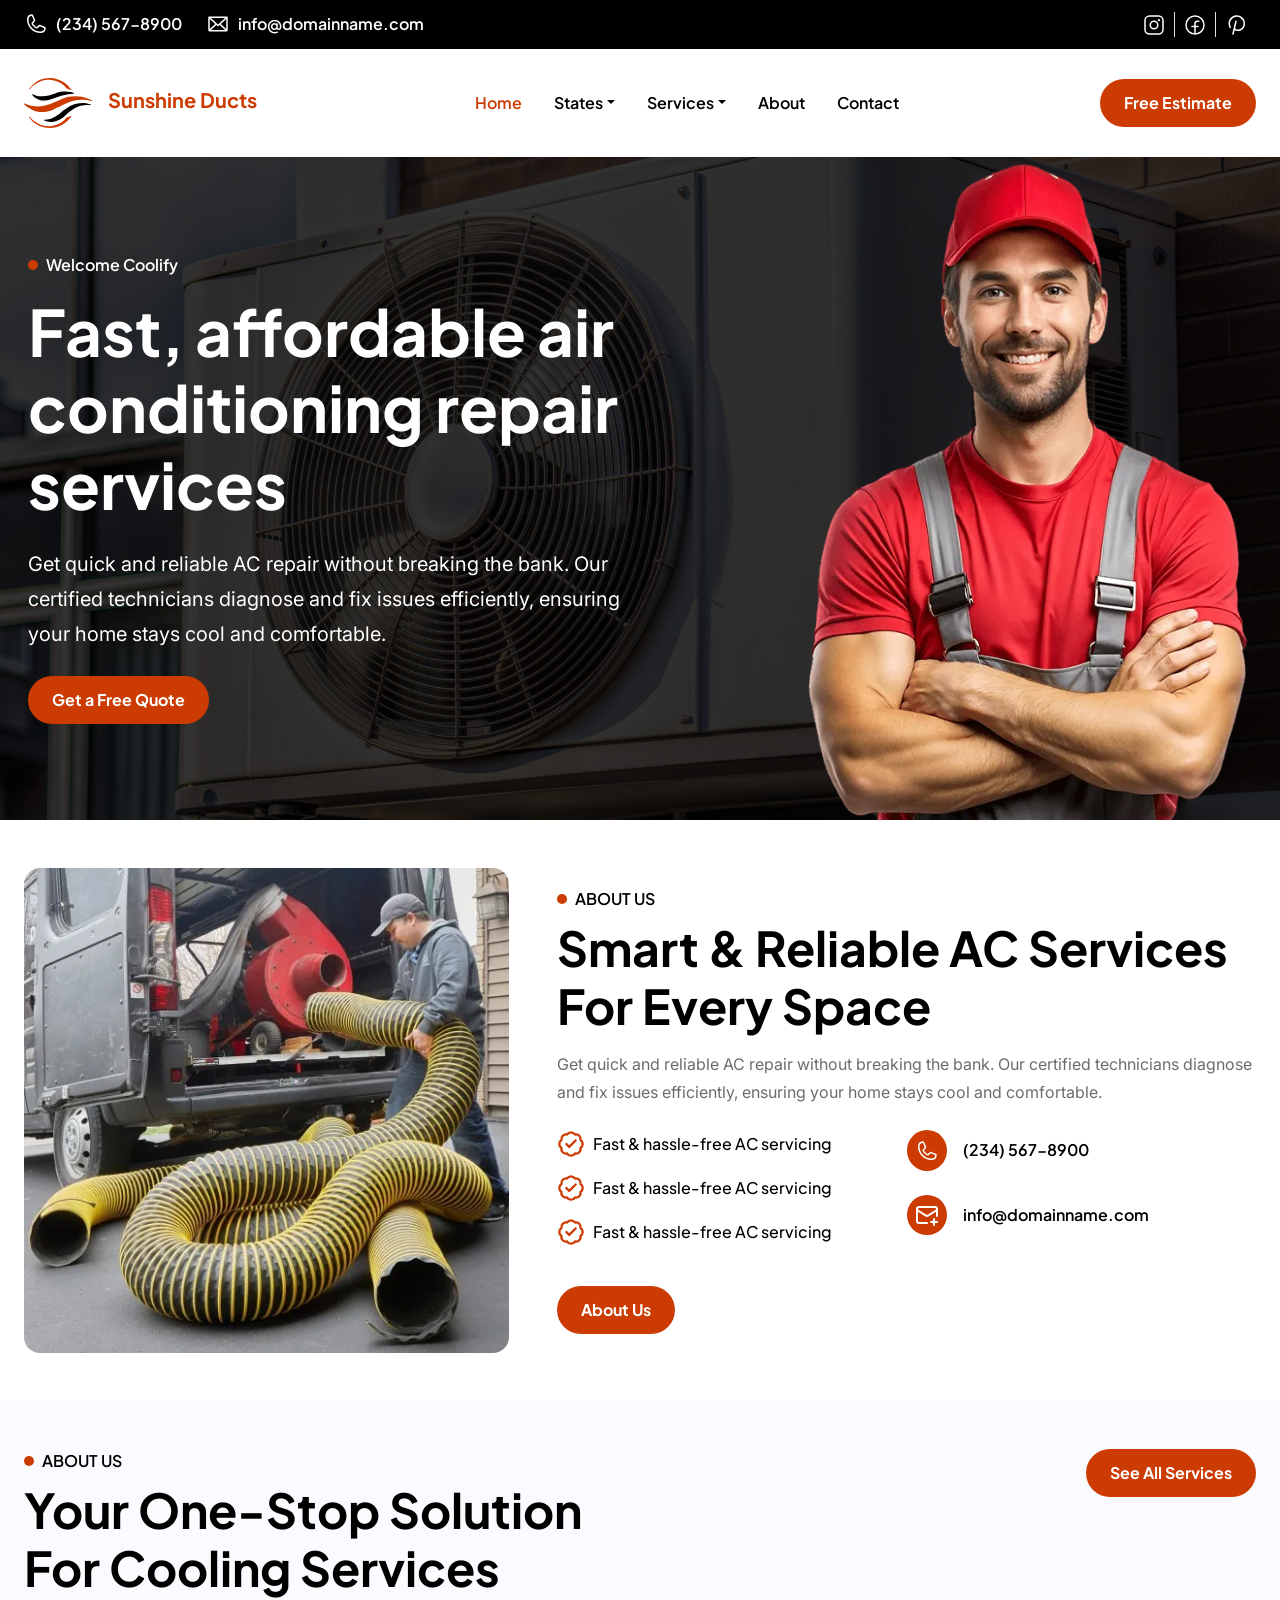
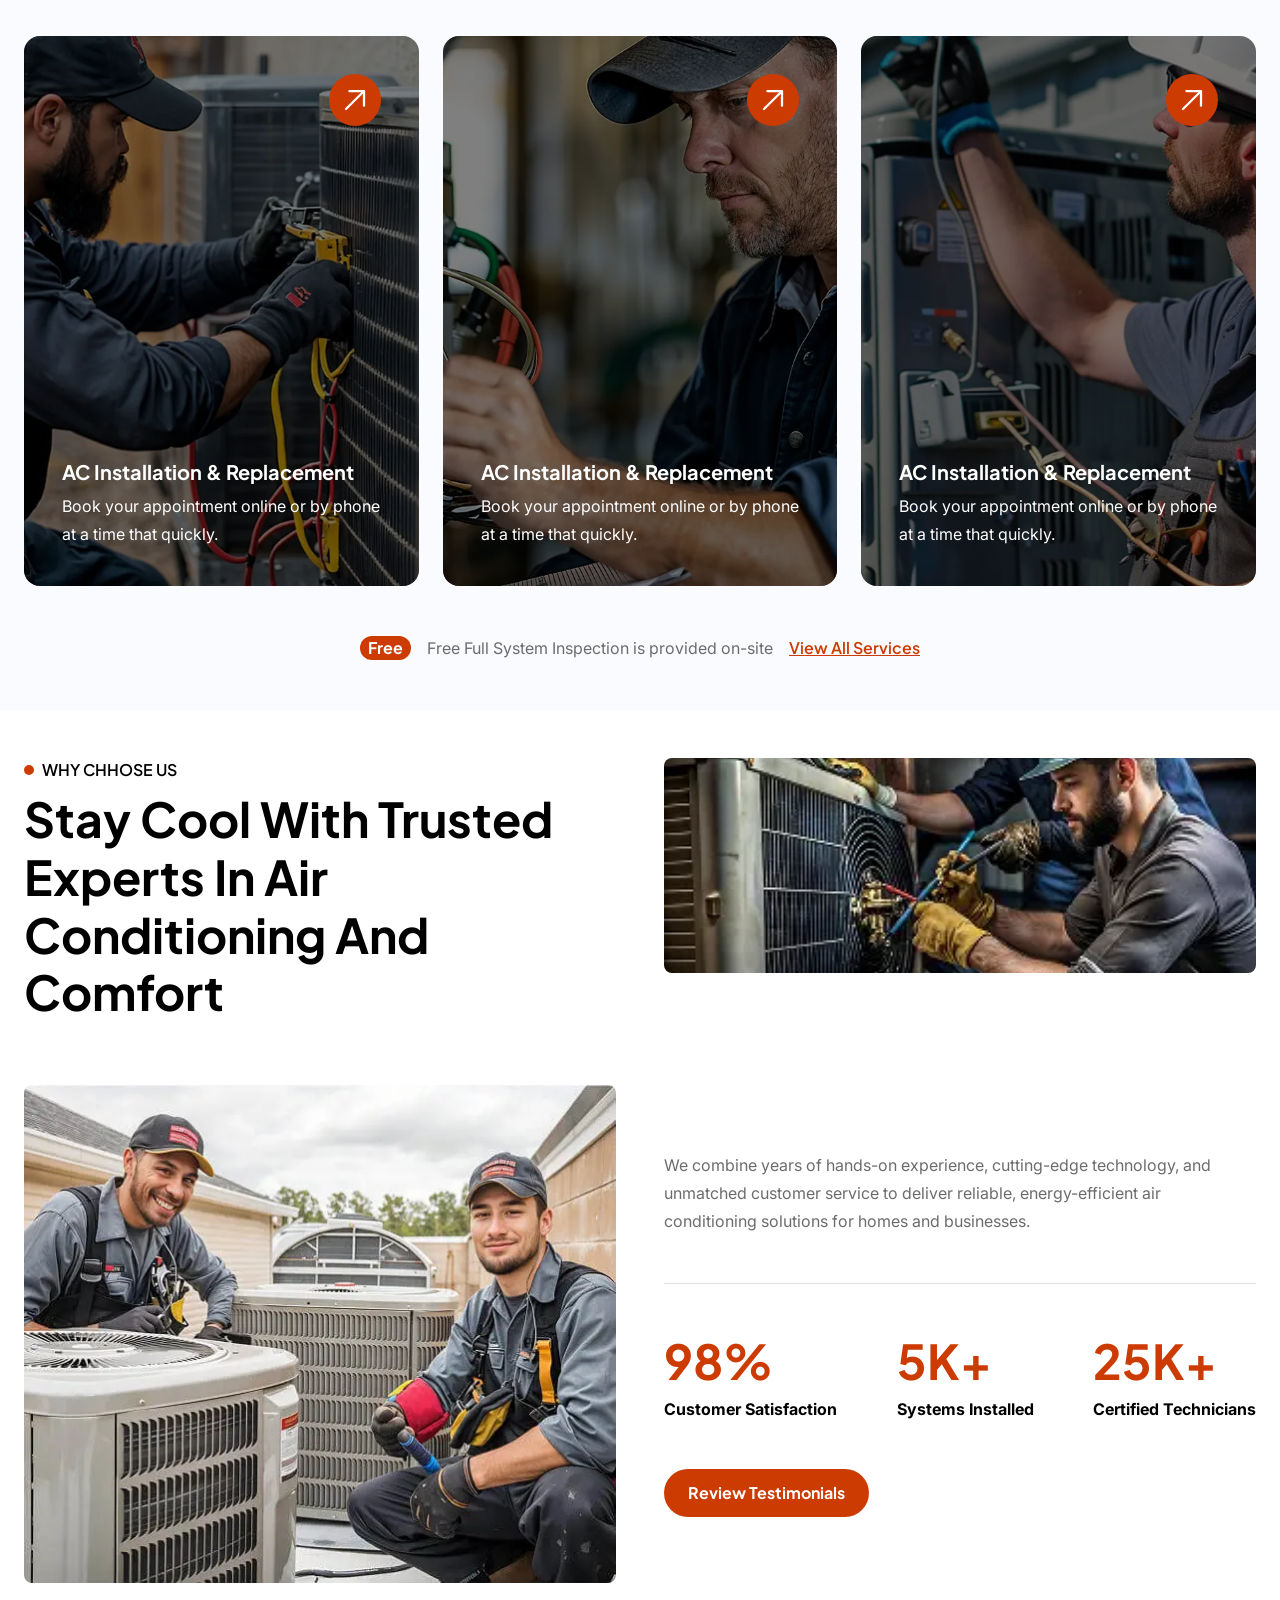
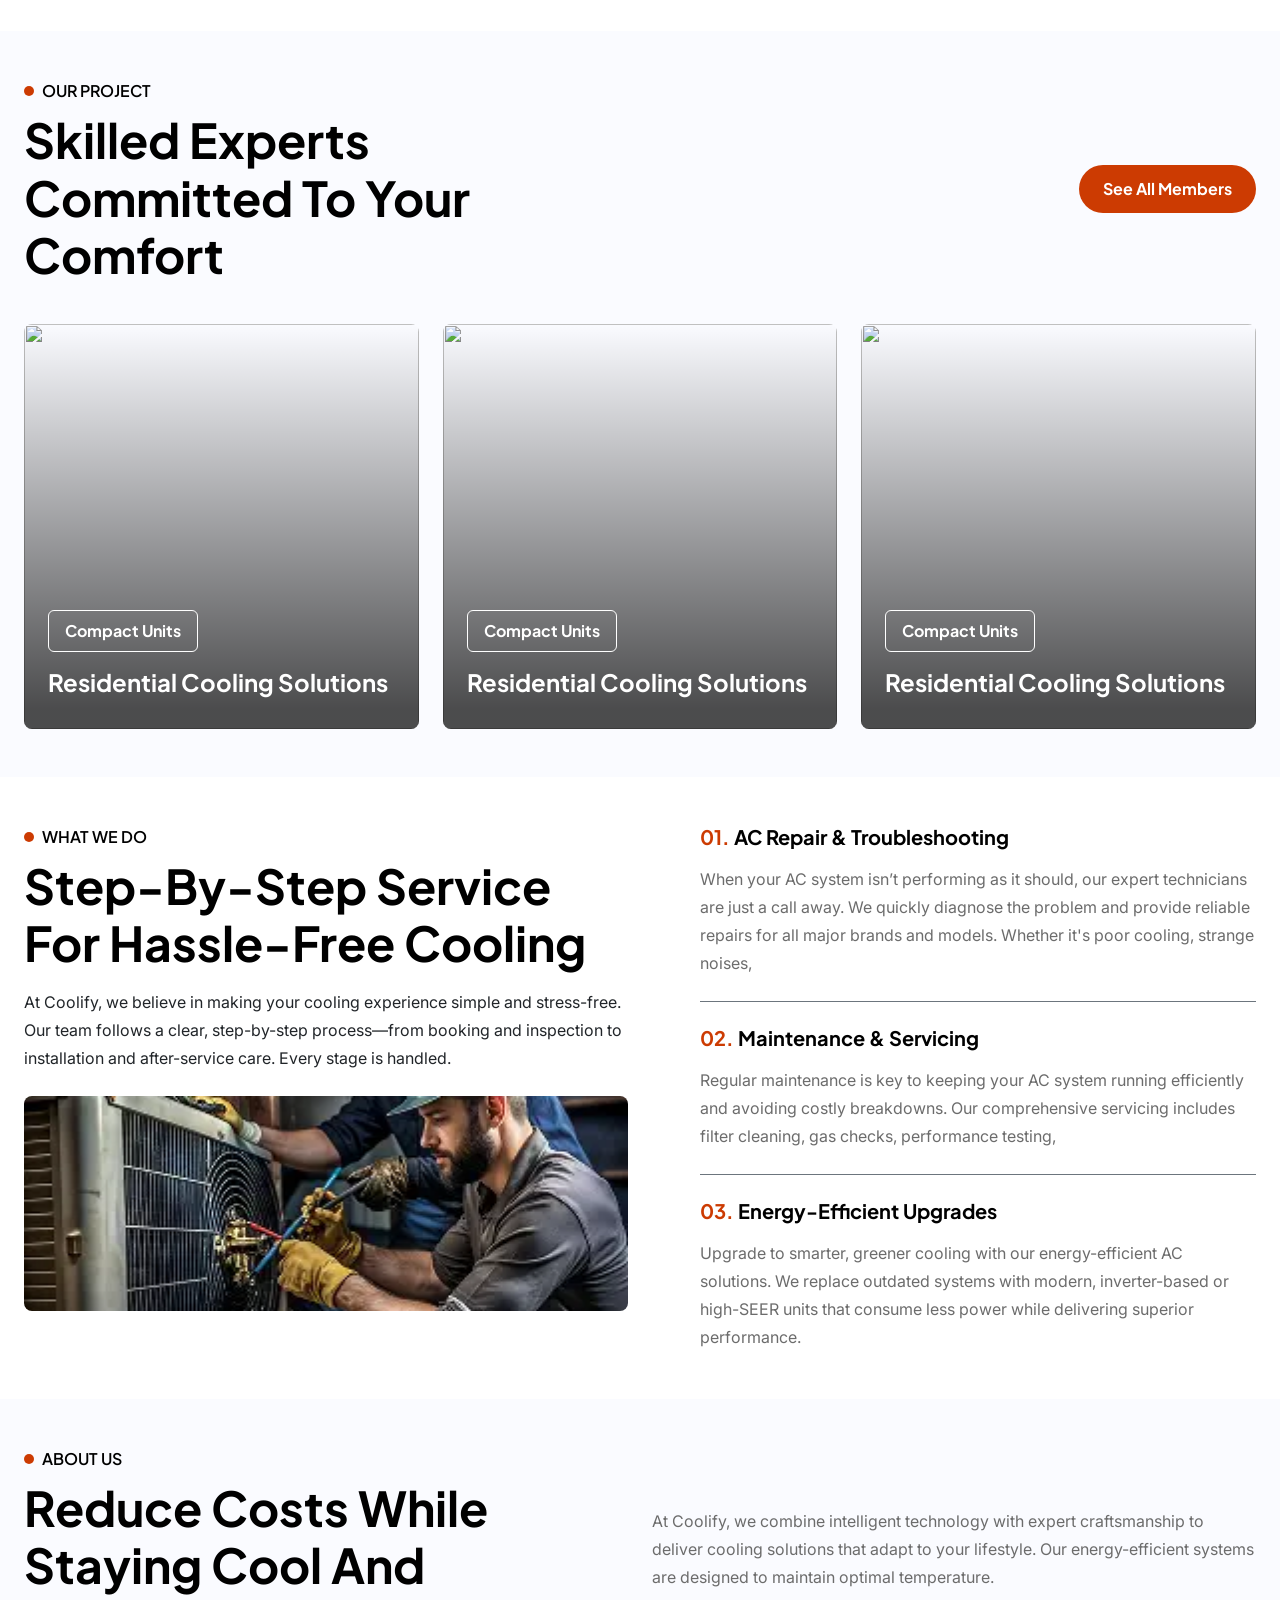
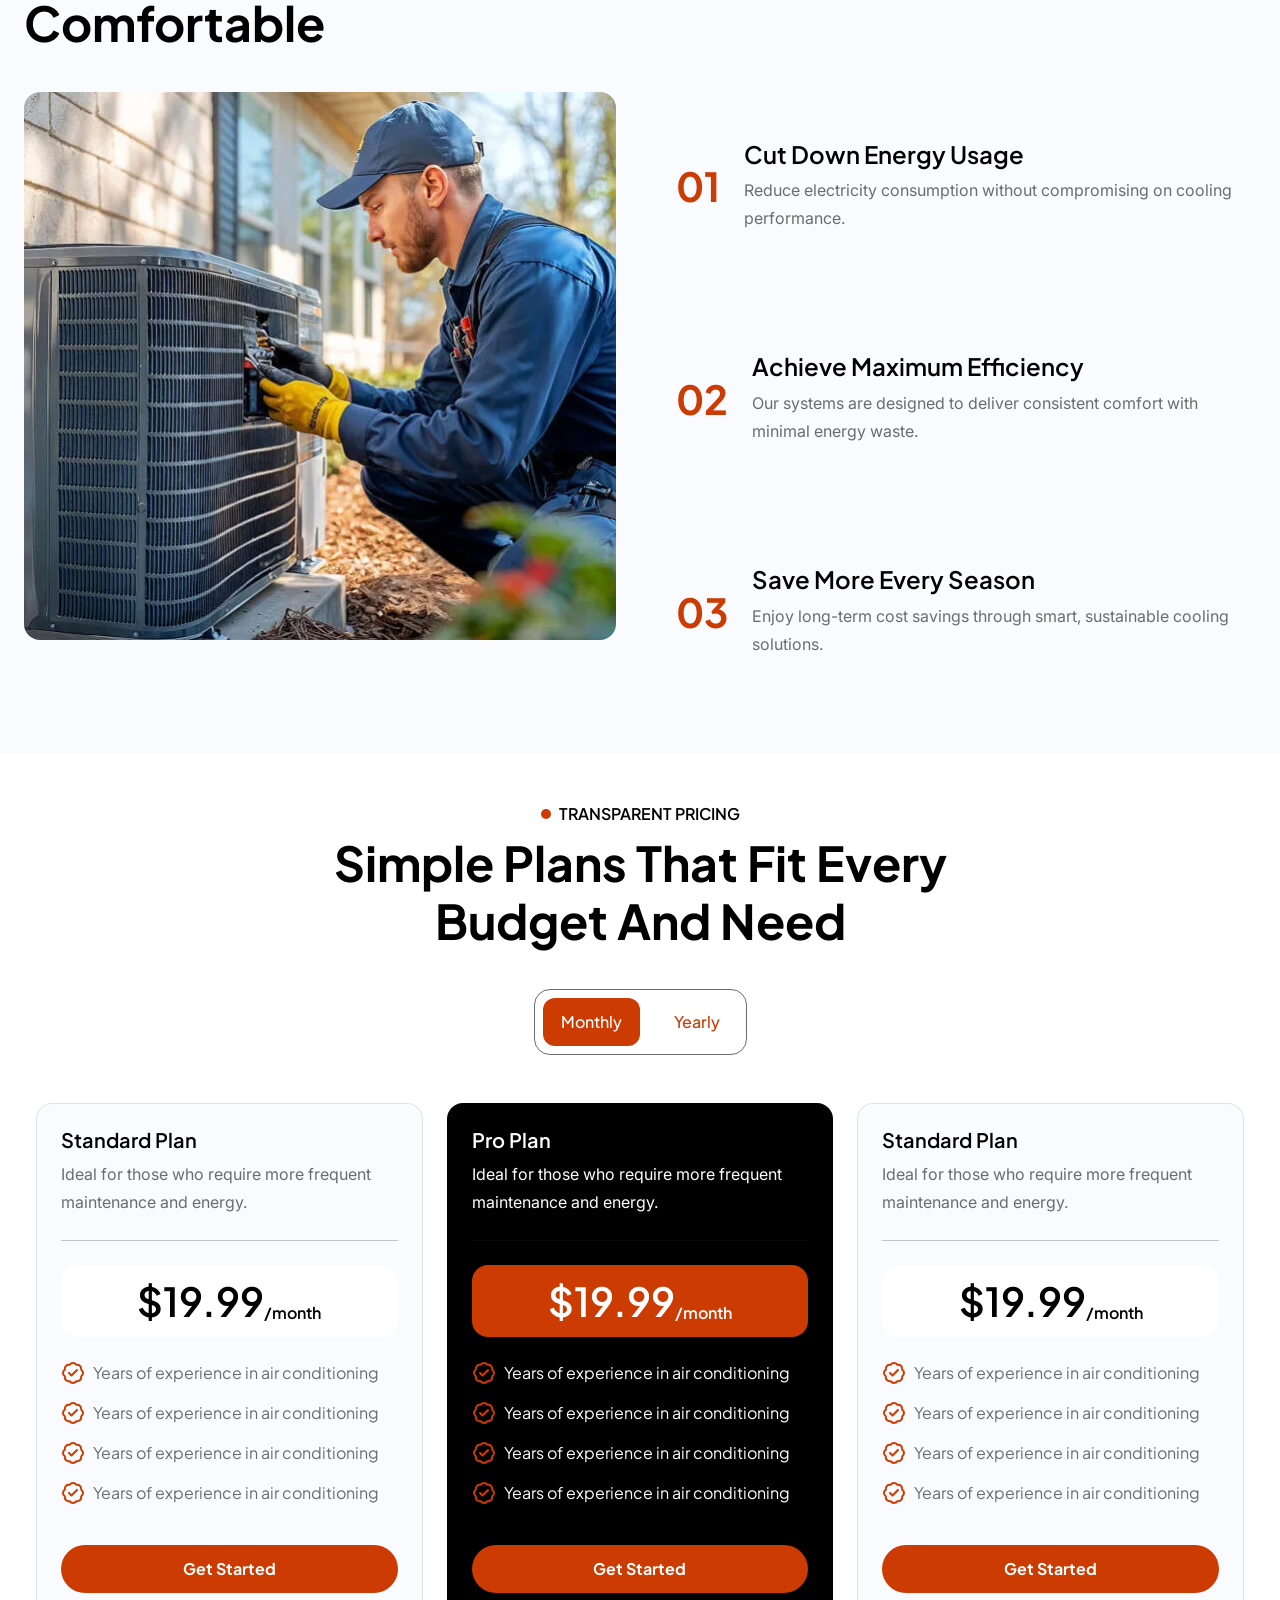
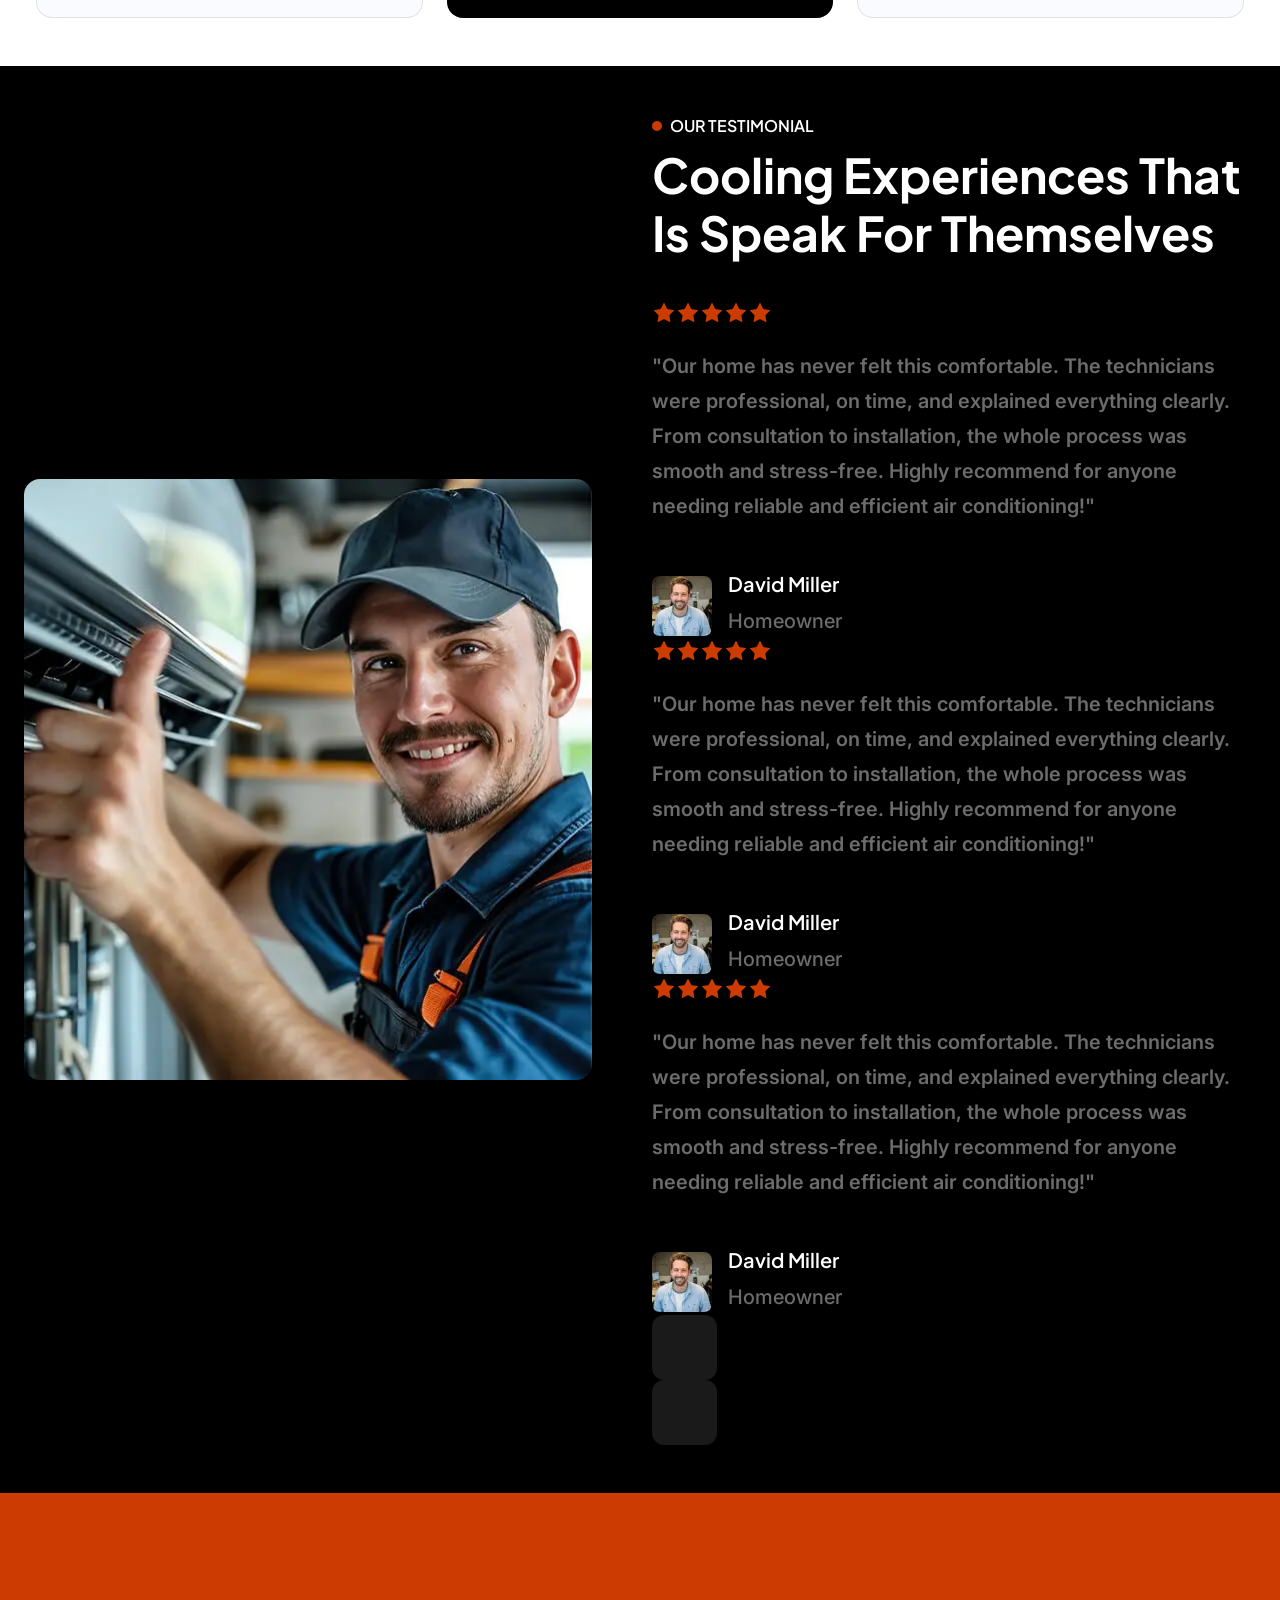
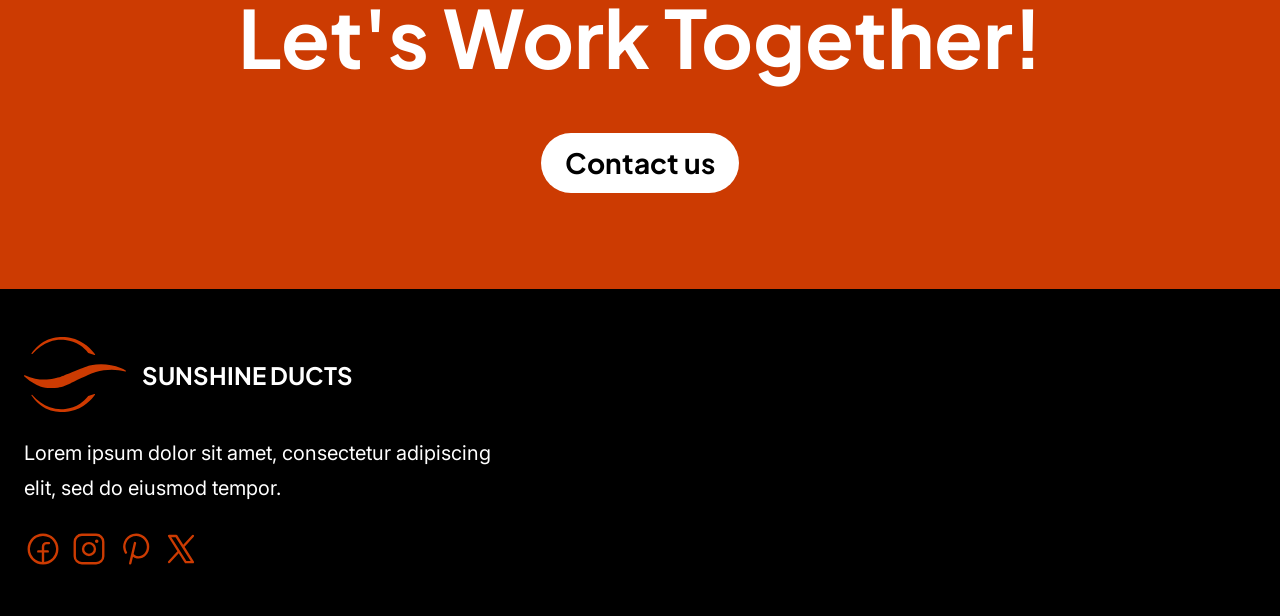
==== index.html @ 4310d36c "only footer remaining - homepage" ====
<!DOCTYPE html>
<html lang="en">
<head>
    <meta charset="UTF-8">
    <meta name="viewport" content="width=device-width, initial-scale=1.0">
    <title>Home | Sunshine Ducts</title>

    <!-- Favicon Links -->
    <link rel="icon" type="image/png" href="/assets/content/favicon/favicon-96x96.png" sizes="96x96" />
    <link rel="icon" type="image/svg+xml" href="/assets/content/favicon/favicon.svg" />
    <link rel="shortcut icon" href="/assets/content/favicon/favicon.ico" />
    <link rel="apple-touch-icon" sizes="180x180" href="/assets/content/favicon/apple-touch-icon.png" />
    <meta name="apple-mobile-web-app-title" content="Sunshine" />
    <link rel="manifest" href="/assets/content/favicon/site.webmanifest" />

    <!-- Bootstrap CSS -->
    <link href="https://cdn.jsdelivr.net/npm/bootstrap@5.3.8/dist/css/bootstrap.min.css" rel="stylesheet" integrity="sha384-sRIl4kxILFvY47J16cr9ZwB07vP4J8+LH7qKQnuqkuIAvNWLzeN8tE5YBujZqJLB" crossorigin="anonymous">

    <!-- Lenis CSS -->
    <link rel="stylesheet" href="https://unpkg.com/lenis@1.3.26/dist/lenis.css">
    
    <!-- Swiper CSS -->
    <link rel="stylesheet" href="https://cdn.jsdelivr.net/npm/swiper@12/swiper-bundle.min.css"/>

    <!-- Website CSS -->
    <link rel="stylesheet" href="assets/css/style.css">
</head>
<body>

    <header>
        <div class="container-fluid bg-black py-1">
            <div class="container-lg wrapper">
                <div class="row py-2">
                    <div class="col-12 col-lg-6">
                        <div class="d-flex flex-column flex-sm-row align-items-center justify-content-center justify-content-lg-start gap-4">
                            <span class="d-inline-flex flex-row align-items-center justify-content-center gap-2">
                                <svg xmlns="http://www.w3.org/2000/svg" width="24" height="24" fill="#ffffff" viewBox="0 0 256 256"><path d="M222.37,158.46l-47.11-21.11-.13-.06a16,16,0,0,0-15.17,1.4,8.12,8.12,0,0,0-.75.56L134.87,160c-15.42-7.49-31.34-23.29-38.83-38.51l20.78-24.71c.2-.25.39-.5.57-.77a16,16,0,0,0,1.32-15.06l0-.12L97.54,33.64a16,16,0,0,0-16.62-9.52A56.26,56.26,0,0,0,32,80c0,79.4,64.6,144,144,144a56.26,56.26,0,0,0,55.88-48.92A16,16,0,0,0,222.37,158.46ZM176,208A128.14,128.14,0,0,1,48,80,40.2,40.2,0,0,1,82.87,40a.61.61,0,0,0,0,.12l21,47L83.2,111.86a6.13,6.13,0,0,0-.57.77,16,16,0,0,0-1,15.7c9.06,18.53,27.73,37.06,46.46,46.11a16,16,0,0,0,15.75-1.14,8.44,8.44,0,0,0,.74-.56L168.89,152l47,21.05h0s.08,0,.11,0A40.21,40.21,0,0,1,176,208Z"></path></svg>
                                <a href="tel:+12345678900" class="hoverPrimary font-pri text-decoration-none text-white fw-semibold">(234) 567-8900</a>
                            </span>
                            <span class="d-inline-flex flex-row align-items-center justify-content-center gap-2">
                                <svg xmlns="http://www.w3.org/2000/svg" width="24" height="24" fill="#ffffff" viewBox="0 0 256 256"><path d="M224,48H32a8,8,0,0,0-8,8V192a16,16,0,0,0,16,16H216a16,16,0,0,0,16-16V56A8,8,0,0,0,224,48Zm-96,85.15L52.57,64H203.43ZM98.71,128,40,181.81V74.19Zm11.84,10.85,12,11.05a8,8,0,0,0,10.82,0l12-11.05,58,53.15H52.57ZM157.29,128,216,74.18V181.82Z"></path></svg>
                                <a href="mailto:info@domainname.com" class="hoverPrimary font-pri text-decoration-none text-white fw-semibold">info@domainname.com</a>
                            </span>
                        </div>
                    </div>
                    <div class="col-12 col-lg-6 d-none d-lg-block">
                        <div class="d-flex flex-row justify-content-end">
                            <span class="px-2"><svg xmlns="http://www.w3.org/2000/svg" width="24" height="24" fill="#ffffff" viewBox="0 0 256 256"><path d="M128,80a48,48,0,1,0,48,48A48.05,48.05,0,0,0,128,80Zm0,80a32,32,0,1,1,32-32A32,32,0,0,1,128,160ZM176,24H80A56.06,56.06,0,0,0,24,80v96a56.06,56.06,0,0,0,56,56h96a56.06,56.06,0,0,0,56-56V80A56.06,56.06,0,0,0,176,24Zm40,152a40,40,0,0,1-40,40H80a40,40,0,0,1-40-40V80A40,40,0,0,1,80,40h96a40,40,0,0,1,40,40ZM192,76a12,12,0,1,1-12-12A12,12,0,0,1,192,76Z"></path></svg></span>
                            <span class="px-2 border-start border-1"><svg xmlns="http://www.w3.org/2000/svg" width="24" height="24" fill="#ffffff" viewBox="0 0 256 256"><path d="M128,24A104,104,0,1,0,232,128,104.11,104.11,0,0,0,128,24Zm8,191.63V152h24a8,8,0,0,0,0-16H136V112a16,16,0,0,1,16-16h16a8,8,0,0,0,0-16H152a32,32,0,0,0-32,32v24H96a8,8,0,0,0,0,16h24v63.63a88,88,0,1,1,16,0Z"></path></svg></span>
                            <span class="px-2 border-start border-1"><svg xmlns="http://www.w3.org/2000/svg" width="24" height="24" fill="#ffffff" viewBox="0 0 256 256"><path d="M224,112c0,22.57-7.9,43.2-22.23,58.11C188.39,184,170.25,192,152,192c-17.88,0-29.82-5.86-37.43-12l-10.78,45.82A8,8,0,0,1,96,232a8.24,8.24,0,0,1-1.84-.21,8,8,0,0,1-6-9.62l32-136a8,8,0,0,1,15.58,3.66l-16.9,71.8C122,166,131.3,176,152,176c27.53,0,56-23.94,56-64A72,72,0,1,0,73.63,148a8,8,0,0,1-13.85,8A88,88,0,1,1,224,112Z"></path></svg></span>
                        </div>
                    </div>
                </div>
            </div>
        </div>
        <div class="container-fluid bg-white py-3">
            <div class="container-lg wrapper">
                <nav class="navbar navbar-expand-lg">
                    <a href="index.html" class="navbar-brand font-pri fw-bold fs-5 color-pri d-none d-sm-block"><img src="assets/content/logo/brandmark.svg" alt="Sunshine Ducts logo" height="50px" width="auto" class="me-3">Sunshine Ducts</a>
                    <a href="index.html" class="navbar-brand font-pri fw-bold fs-5 color-pri d-block d-sm-none"><img src="assets/content/logo/brandmark.svg" alt="Sunshine Ducts logo" height="50px" width="auto" class="me-3"></a>

                    <button class="navbar-toggler bg-pri" data-bs-toggle="collapse" data-bs-target="#headerMenu"><svg xmlns="http://www.w3.org/2000/svg" width="32" height="32" fill="#ffffff" viewBox="0 0 256 256"><path d="M224,128a8,8,0,0,1-8,8H40a8,8,0,0,1,0-16H216A8,8,0,0,1,224,128ZM40,72H216a8,8,0,0,0,0-16H40a8,8,0,0,0,0,16ZM216,184H40a8,8,0,0,0,0,16H216a8,8,0,0,0,0-16Z"></path></svg></button>

                    <div class="collapse navbar-collapse" id="headerMenu">
                        <ul class="navbar-nav ms-auto gap-3">
                            <li class="nav-item"><a href="index.html" class="nav-link font-pri fw-semibold text-black color-pri">Home</a></li>
                            <li class="nav-item dropdown">
                                <a href="javascript:void(0)" class="hoverPrimary nav-link dropdown-toggle font-pri fw-semibold text-black text-black" role="button" data-bs-toggle="dropdown" aria-expanded="false">States</a>
                                <ul class="dropdown-menu bg-pri p-0">
                                    <li class="p-2"><a href="javascript:void(0)" class="dropdown-link font-pri fw-semibold text-white text-decoration-none fs-6">Ontario</a></li>
                                    <li class="p-2"><a href="javascript:void(0)" class="dropdown-link font-pri fw-semibold text-white text-decoration-none fs-6">Alberta</a></li>
                                    <li class="p-2"><a href="javascript:void(0)" class="dropdown-link font-pri fw-semibold text-white text-decoration-none fs-6">Saskatchewan</a></li>
                                    <li class="p-2"><a href="javascript:void(0)" class="dropdown-link font-pri fw-semibold text-white text-decoration-none fs-6">Manitoba</a></li>
                                    <li class="p-2"><a href="javascript:void(0)" class="dropdown-link font-pri fw-semibold text-white text-decoration-none fs-6">British Columbia</a></li>
                                </ul>
                            </li>

                            <li class="nav-item dropdown">
                                <a href="javascript:void(0)" class="hoverPrimary nav-link dropdown-toggle font-pri fw-semibold text-black text-black" role="button" data-bs-toggle="dropdown" aria-expanded="false">Services</a>
                                <ul class="dropdown-menu bg-pri p-0">
                                    <li class="p-2"><a href="javascript:void(0)" class="dropdown-link font-pri fw-semibold text-white text-decoration-none fs-6">Ducts & Vents Cleaning</a></li>
                                    <li class="p-2"><a href="javascript:void(0)" class="dropdown-link font-pri fw-semibold text-white text-decoration-none fs-6">AC & Furnace Cleaning</a></li>
                                    <li class="p-2"><a href="javascript:void(0)" class="dropdown-link font-pri fw-semibold text-white text-decoration-none fs-6">Dryer Vent Cleaning</a></li>
                                    <li class="p-2"><a href="javascript:void(0)" class="dropdown-link font-pri fw-semibold text-white text-decoration-none fs-6">Full System Inspection</a></li>
                                </ul>
                            </li>
                            
                            <li class="nav-item"><a href="javascript:void(0)" class="hoverPrimary nav-link font-pri fw-semibold text-black text-black">About</a></li>
                            <li class="nav-item"><a href="javascript:void(0)" class="hoverPrimary nav-link font-pri fw-semibold text-black text-black">Contact</a></li>
                        </ul>
                        <a href="javascript:void(0)" class="d-none d-lg-block ms-auto font-pri bg-pri text-white primaryBtn"><span class="btnText">Free Estimate</span></a>
                    </div>
                </nav>
            </div>
        </div>
        <div class="container-fluid position-relative heroSection">
            <img src="assets/content/img/hero-bg-img.webp" alt="sunshine ducts hero section background image" class="heroSectionImg">

            <div class="container-lg wrapper position-relative z-3 px-3">
                <div class="row">
                    <div class="col-12 col-lg-6 py-5">
                        <div class="d-flex flex-column align-items-center align-items-lg-start justify-content-center py-5">
                            <div class="d-flex flex-row align-items-center justify-content-center gap-2 mb-3"><span class="badgeCircle"></span><span class="font-pri text-white fw-semibold fs-6">Welcome Coolify</span></div>
                            <h1 class="mb-4 font-pri text-white fw-bold display-3 text-center text-lg-start">Fast, affordable air conditioning repair services</h1>
                            <p class="mb-4 font-sec text-white fs-5 text-center text-lg-start">Get quick and reliable AC repair without breaking the bank. Our certified technicians diagnose and fix issues efficiently, ensuring your home stays cool and comfortable.</p>
                            <a href="javascript:void(0)" class="font-pri bg-pri text-white primaryBtn"><span class="btnText">Get a Free Quote</span></a>
                        </div>
                    </div>
                    <div class="col-12 col-lg-6 position-relative d-none d-lg-block">
                        <img src="assets/content/img/hero-sec-right-col-img.webp" alt="" class="heroRightSecImg">
                    </div>
                </div>
            </div>
        </div>
    </header>

    <main>
        <section id="secTwo">
            <div class="container-fluid py-5">
                <div class="container-lg wrapper">
                    <div class="row gx-2 gx-lg-5 gy-5 align-items-center">
                        <div class="col-12 col-lg-5">
                            <img src="assets/content/img/sec-two-left-img.webp" alt="" class="w-100 rounded-4">
                        </div>
                        <div class="col-12 col-lg-7">
                            <div class="d-flex flex-column align-items-start justify-content-center">
                                <div class="d-flex flex-row align-items-center justify-content-center gap-2 mb-2"><span class="badgeCircle"></span><span class="font-pri text-black fw-semibold fs-6 text-uppercase">About us</span></div>
                                <h2 class="mb-3 font-pri text-black display-5 fw-bold text-capitalize text-start">Smart & reliable AC services for every space</h2>
                                <p class="mb-4 font-sec color-para fs-6 text-start">Get quick and reliable AC repair without breaking the bank. Our certified technicians diagnose and fix issues efficiently, ensuring your home stays cool and comfortable.</p>
                                <div class="row w-100">
                                    <div class="col-12 col-md-6">
                                        <div class="d-flex flex-column align-items-start justify-content-center gap-3 mb-4">
                                            <span class="d-flex flex-row align-items-center justify-content-center gap-2 font-pri fw-medium text-black">
                                                <svg xmlns="http://www.w3.org/2000/svg" width="28" height="28" viewBox="0 0 24 24" fill="none" stroke="#cc3b02" stroke-width="2" stroke-linecap="round" stroke-linejoin="round" class="lucide lucide-badge-check"><path d="M3.85 8.62a4 4 0 0 1 4.78-4.77 4 4 0 0 1 6.74 0 4 4 0 0 1 4.78 4.78 4 4 0 0 1 0 6.74 4 4 0 0 1-4.77 4.78 4 4 0 0 1-6.75 0 4 4 0 0 1-4.78-4.77 4 4 0 0 1 0-6.76Z"/><path d="m16 9-5.5 5.5L8 12"/></svg>
                                                Fast & hassle-free AC servicing
                                            </span>
                                            <span class="d-flex flex-row align-items-center justify-content-center gap-2 font-pri fw-medium text-black">
                                                <svg xmlns="http://www.w3.org/2000/svg" width="28" height="28" viewBox="0 0 24 24" fill="none" stroke="#cc3b02" stroke-width="2" stroke-linecap="round" stroke-linejoin="round" class="lucide lucide-badge-check"><path d="M3.85 8.62a4 4 0 0 1 4.78-4.77 4 4 0 0 1 6.74 0 4 4 0 0 1 4.78 4.78 4 4 0 0 1 0 6.74 4 4 0 0 1-4.77 4.78 4 4 0 0 1-6.75 0 4 4 0 0 1-4.78-4.77 4 4 0 0 1 0-6.76Z"/><path d="m16 9-5.5 5.5L8 12"/></svg>
                                                Fast & hassle-free AC servicing
                                            </span>
                                            <span class="d-flex flex-row align-items-center justify-content-center gap-2 font-pri fw-medium text-black mb-3">
                                                <svg xmlns="http://www.w3.org/2000/svg" width="28" height="28" viewBox="0 0 24 24" fill="none" stroke="#cc3b02" stroke-width="2" stroke-linecap="round" stroke-linejoin="round" class="lucide lucide-badge-check"><path d="M3.85 8.62a4 4 0 0 1 4.78-4.77 4 4 0 0 1 6.74 0 4 4 0 0 1 4.78 4.78 4 4 0 0 1 0 6.74 4 4 0 0 1-4.77 4.78 4 4 0 0 1-6.75 0 4 4 0 0 1-4.78-4.77 4 4 0 0 1 0-6.76Z"/><path d="m16 9-5.5 5.5L8 12"/></svg>
                                                Fast & hassle-free AC servicing
                                            </span>
                                        </div>
                                    </div>
                                    <div class="col-12 col-md-6">
                                        <div class="d-flex flex-column align-items-start justify-content-start gap-4 mb-4 h-100">
                                            <span class="d-flex flex-row align-items-center justify-content-center gap-3">
                                                <span class="bg-pri p-2 rounded-circle"><svg xmlns="http://www.w3.org/2000/svg" width="24" height="24" fill="#ffffff" viewBox="0 0 256 256"><path d="M222.37,158.46l-47.11-21.11-.13-.06a16,16,0,0,0-15.17,1.4,8.12,8.12,0,0,0-.75.56L134.87,160c-15.42-7.49-31.34-23.29-38.83-38.51l20.78-24.71c.2-.25.39-.5.57-.77a16,16,0,0,0,1.32-15.06l0-.12L97.54,33.64a16,16,0,0,0-16.62-9.52A56.26,56.26,0,0,0,32,80c0,79.4,64.6,144,144,144a56.26,56.26,0,0,0,55.88-48.92A16,16,0,0,0,222.37,158.46ZM176,208A128.14,128.14,0,0,1,48,80,40.2,40.2,0,0,1,82.87,40a.61.61,0,0,0,0,.12l21,47L83.2,111.86a6.13,6.13,0,0,0-.57.77,16,16,0,0,0-1,15.7c9.06,18.53,27.73,37.06,46.46,46.11a16,16,0,0,0,15.75-1.14,8.44,8.44,0,0,0,.74-.56L168.89,152l47,21.05h0s.08,0,.11,0A40.21,40.21,0,0,1,176,208Z"></path></svg></span>
                                                <a href="tel:+12345678900" class="font-pri text-decoration-none text-black fw-semibold hoverPrimary">(234) 567-8900</a>
                                            </span>
                                            <span class="d-flex flex-row align-items-center justify-content-center gap-3">
                                                <span class="bg-pri p-2 rounded-circle"><svg xmlns="http://www.w3.org/2000/svg" width="24" height="24" viewBox="0 0 24 24" fill="none" stroke="#fff" stroke-width="2" stroke-linecap="round" stroke-linejoin="round" class="lucide lucide-mail-plus"><path d="M22 13V6a2 2 0 0 0-2-2H4a2 2 0 0 0-2 2v12c0 1.1.9 2 2 2h8"/><path d="m22 7-8.97 5.7a1.94 1.94 0 0 1-2.06 0L2 7"/><path d="M19 16v6"/><path d="M16 19h6"/></svg></span>
                                                <a href="mailto:info@domainname.com" class="font-pri text-decoration-none text-black fw-semibold hoverPrimary">info@domainname.com</a>
                                            </span>
                                        </div>
                                    </div>
                                </div>
                                <a href="javascript:void(0)" class="bg-pri text-white primaryBtn"><span class="btnText">About Us</span></a>
                            </div>
                        </div>
                    </div>
                </div>
            </div>
        </section>

        <section id="secThree">
            <div class="container-fluid py-5 bgTwo">
                <div class="container-lg wrapper">
                    <div class="row gy-2 mb-4">
                        <div class="col-12 col-lg-6">
                            <div class="d-flex flex-column align-items-center align-items-lg-start justify-content-center">
                                <div class="d-flex flex-row align-items-center justify-content-center gap-2 mb-2"><span class="badgeCircle"></span><span class="font-pri text-black fw-semibold fs-6 text-uppercase">About us</span></div>
                                <h2 class="mb-3 font-pri text-black display-5 fw-bold text-capitalize text-center text-lg-start">Your one-stop solution for cooling services</h2>
                            </div>
                        </div>
                        <div class="col-12 col-lg-6">
                            <div class="d-flex flex-row align-items-center justify-content-center justify-content-lg-end">
                                <a href="javascript:void(0)" class="bg-pri text-white primaryBtn"><span class="btnText">See All Services</span></a>
                            </div>
                        </div>
                    </div>
                    <div class="d-none d-lg-flex row gy-4 gx-4 mb-5">
                        <div class="col-12 col-sm-6 col-lg-4">
                            <div class="serviceBox">
                                <img src="assets/content/img/sec-3-serviceBox-img-1.webp" alt="" class="serviceBoxBgImg">
                                <a href="javascript:void(0)" class="p-2 bg-pri rounded-circle serviceBoxServiceIcon"><svg xmlns="http://www.w3.org/2000/svg" width="36" height="36" fill="#ffffff" viewBox="0 0 256 256"><path d="M200,64V168a8,8,0,0,1-16,0V83.31L69.66,197.66a8,8,0,0,1-11.32-11.32L172.69,72H88a8,8,0,0,1,0-16H192A8,8,0,0,1,200,64Z"></path></svg></a>
                                <div class="position-relative z-3 d-flex flex-column align-items-start justify-content-center w-100">
                                    <h3 class="text-start font-pri text-white fw-bold fs-5">AC Installation & Replacement</h3>
                                    <p class="mb-0 font-sec text-white text-start">Book your appointment online or by phone at a time that quickly.</p>
                                </div>
                            </div>
                        </div>
                        <div class="col-12 col-sm-6 col-lg-4">
                            <div class="serviceBox">
                                <img src="assets/content/img/sec-3-serviceBox-img-2.webp" alt="" class="serviceBoxBgImg">
                                <a href="javascript:void(0)" class="p-2 bg-pri rounded-circle serviceBoxServiceIcon"><svg xmlns="http://www.w3.org/2000/svg" width="36" height="36" fill="#ffffff" viewBox="0 0 256 256"><path d="M200,64V168a8,8,0,0,1-16,0V83.31L69.66,197.66a8,8,0,0,1-11.32-11.32L172.69,72H88a8,8,0,0,1,0-16H192A8,8,0,0,1,200,64Z"></path></svg></a>
                                <div class="position-relative z-3 d-flex flex-column align-items-start justify-content-center w-100">
                                    <h3 class="text-start font-pri text-white fw-bold fs-5">AC Installation & Replacement</h3>
                                    <p class="mb-0 font-sec text-white text-start">Book your appointment online or by phone at a time that quickly.</p>
                                </div>
                            </div>
                        </div>
                        <div class="col-12 col-sm-6 col-lg-4">
                            <div class="serviceBox">
                                <img src="assets/content/img/sec-3-serviceBox-img-3.webp" alt="" class="serviceBoxBgImg">
                                <a href="javascript:void(0)" class="p-2 bg-pri rounded-circle serviceBoxServiceIcon"><svg xmlns="http://www.w3.org/2000/svg" width="36" height="36" fill="#ffffff" viewBox="0 0 256 256"><path d="M200,64V168a8,8,0,0,1-16,0V83.31L69.66,197.66a8,8,0,0,1-11.32-11.32L172.69,72H88a8,8,0,0,1,0-16H192A8,8,0,0,1,200,64Z"></path></svg></a>
                                <div class="position-relative z-3 d-flex flex-column align-items-start justify-content-center w-100">
                                    <h3 class="text-start font-pri text-white fw-bold fs-5">AC Installation & Replacement</h3>
                                    <p class="mb-0 font-sec text-white text-start">Book your appointment online or by phone at a time that quickly.</p>
                                </div>
                            </div>
                        </div>
                    </div>
                    <div class="d-block d-lg-none swiper secThreeSwiper mb-5">
                        <div class="swiper-wrapper">
                            <div class="swiper-slide">
                                <div class="serviceBox">
                                    <img src="assets/content/img/sec-3-serviceBox-img-1.webp" alt="" class="serviceBoxBgImg">
                                    <a href="javascript:void(0)" class="p-2 bg-pri rounded-circle serviceBoxServiceIcon"><svg xmlns="http://www.w3.org/2000/svg" width="36" height="36" fill="#ffffff" viewBox="0 0 256 256"><path d="M200,64V168a8,8,0,0,1-16,0V83.31L69.66,197.66a8,8,0,0,1-11.32-11.32L172.69,72H88a8,8,0,0,1,0-16H192A8,8,0,0,1,200,64Z"></path></svg></a>
                                    <div class="position-relative z-3 d-flex flex-column align-items-start justify-content-center w-100">
                                        <h3 class="text-start font-pri text-white fw-bold fs-5">AC Installation & Replacement</h3>
                                        <p class="mb-0 font-sec text-white text-start">Book your appointment online or by phone at a time that quickly.</p>
                                    </div>
                                </div>
                            </div>
                            <div class="swiper-slide">
                                <div class="serviceBox">
                                    <img src="assets/content/img/sec-3-serviceBox-img-2.webp" alt="" class="serviceBoxBgImg">
                                    <a href="javascript:void(0)" class="p-2 bg-pri rounded-circle serviceBoxServiceIcon"><svg xmlns="http://www.w3.org/2000/svg" width="36" height="36" fill="#ffffff" viewBox="0 0 256 256"><path d="M200,64V168a8,8,0,0,1-16,0V83.31L69.66,197.66a8,8,0,0,1-11.32-11.32L172.69,72H88a8,8,0,0,1,0-16H192A8,8,0,0,1,200,64Z"></path></svg></a>
                                    <div class="position-relative z-3 d-flex flex-column align-items-start justify-content-center w-100">
                                        <h3 class="text-start font-pri text-white fw-bold fs-5">AC Installation & Replacement</h3>
                                        <p class="mb-0 font-sec text-white text-start">Book your appointment online or by phone at a time that quickly.</p>
                                    </div>
                                </div>
                            </div>
                            <div class="swiper-slide">
                                <div class="serviceBox">
                                    <img src="assets/content/img/sec-3-serviceBox-img-3.webp" alt="" class="serviceBoxBgImg">
                                    <a href="javascript:void(0)" class="p-2 bg-pri rounded-circle serviceBoxServiceIcon"><svg xmlns="http://www.w3.org/2000/svg" width="36" height="36" fill="#ffffff" viewBox="0 0 256 256"><path d="M200,64V168a8,8,0,0,1-16,0V83.31L69.66,197.66a8,8,0,0,1-11.32-11.32L172.69,72H88a8,8,0,0,1,0-16H192A8,8,0,0,1,200,64Z"></path></svg></a>
                                    <div class="position-relative z-3 d-flex flex-column align-items-start justify-content-center w-100">
                                        <h3 class="text-start font-pri text-white fw-bold fs-5">AC Installation & Replacement</h3>
                                        <p class="mb-0 font-sec text-white text-start">Book your appointment online or by phone at a time that quickly.</p>
                                    </div>
                                </div>
                            </div>
                        </div>
                    </div>
                    <div class="d-flex flex-column flex-sm-row align-items-center justify-content-center gap-3">
                        <span class="bg-pri font-pri text-white fw-bold px-2 fs-6 rounded-pill">Free</span>
                        <p class="mb-0 color-para font-sec text-center">Free Full System Inspection is provided on-site</p>
                        <a href="javascript:void(0)" class="font-pri color-pri fw-semibold hoverBlack">View All Services</a>
                    </div>
                </div>
            </div>
        </section>

        <section id="secFour">
            <div class="container-fluid py-5">
                <div class="container-lg wrapper">
                    <div class="row gx-5 gy-2 mb-5">
                        <div class="col-12 col-lg-6">
                            <div class="d-flex flex-column align-items-center align-items-lg-start justify-content-center">
                                <div class="d-flex flex-row align-items-center justify-content-center gap-2 mb-2"><span class="badgeCircle"></span><span class="font-pri text-black fw-semibold fs-6 text-uppercase">Why Chhose Us</span></div>
                                <h2 class="mb-3 font-pri text-black display-5 fw-bold text-capitalize text-center text-lg-start">Stay Cool with Trusted Experts in Air Conditioning and Comfort</h2>
                            </div>
                        </div>
                        <div class="col-12 col-lg-6">
                            <div class="d-flex flex-row align-items-center justify-content-center gap-3">
                                <img src="assets/content/img/sec-four-right-con-img-1.webp" alt="" class="rounded-3" style="height: 215px; width: 100%; object-fit: cover;">
                            </div>
                        </div>
                    </div>
                    <div class="row g-5 align-items-center">
                        <div class="col-12 col-lg-6">
                            <img src="assets/content/img/sec-four-bottom-con-left-img.webp" alt="" class="w-100 h-100 rounded-3">
                        </div>
                        <div class="col-12 col-lg-6">
                            <p class="mb-0 color-para fs-6 font-sec pb-5 border-bottom border-1 text-center text-lg-start">We combine years of hands-on experience, cutting-edge technology, and unmatched customer service to deliver reliable, energy-efficient air conditioning solutions for homes and businesses.</p>
                            <div class="d-flex flex-column flex-sm-row align-items-center justify-content-between">
                                <div class="pt-5 d-flex flex-column align-items-center align-items-sm-start justify-content-center gap-2">
                                    <span class="font-pri color-pri display-5 fw-bold">98%</span>
                                    <span class="font-sec text-black fw-bold fs-6">Customer Satisfaction</span>
                                </div>
                                <div class="pt-5 d-flex flex-column align-items-center align-items-sm-start justify-content-center gap-2">
                                    <span class="font-pri color-pri display-5 fw-bold">5K+</span>
                                    <span class="font-sec text-black fw-bold fs-6">Systems Installed</span>
                                </div>
                                <div class="pt-5 d-flex flex-column align-items-center align-items-sm-start justify-content-center gap-2">
                                    <span class="font-pri color-pri display-5 fw-bold">25K+</span>
                                    <span class="font-sec text-black fw-bold fs-6">Certified Technicians</span>
                                </div>
                            </div>
                            <div class="mt-5 d-flex flex-row align-items-center justify-content-center justify-content-lg-start">
                                <a href="javascript:void(0)" class="bg-pri text-white primaryBtn"><span class="btnText">Review Testimonials</span></a>
                            </div>
                        </div>
                    </div>
                </div>
            </div>
        </section>

        <section id="secFive">
            <div class="container-fluid py-5 bgTwo">
                <div class="container-lg wrapper">
                    <div class="row gy-2 mb-4 align-items-center">
                        <div class="col-12 col-lg-6">
                            <div class="d-flex flex-column align-items-center align-items-lg-start justify-content-center">
                                <div class="d-flex flex-row align-items-center justify-content-center gap-2 mb-2"><span class="badgeCircle"></span><span class="font-pri text-black fw-semibold fs-6 text-uppercase">Our project</span></div>
                                <h2 class="mb-3 font-pri text-black display-5 fw-bold text-capitalize text-center text-lg-start">Skilled experts committed to your comfort</h2>
                            </div>
                        </div>
                        <div class="col-12 col-lg-6">
                            <div class="d-flex flex-row align-items-center justify-content-center justify-content-lg-end">
                                <a href="javascript:void(0)" class="bg-pri text-white primaryBtn"><span class="btnText">See All Members</span></a>
                            </div>
                        </div>
                    </div>
                    <div class="d-none d-lg-flex row gx-4" style="min-height: 405px !important;">
                        <div class="col-12 col-lg-4">
                            <a href="javascript:void(0)" class="secFourBox">
                                <img src="https://demo.awaikenthemes.com/coolify/demo3/wp-content/uploads/2025/07/project-1.jpg" alt="" class="secFourBoxImg">
                                <span class="d-block position-relative z-3 font-pri px-3 py-2 fw-bold border border-1 border-white rounded-2 mb-3 fs-6">Compact Units</span>
                                <h3 class="position-relative z-3 font-pri fw-bold fs-4 text-capitalize">Residential cooling solutions</h3>
                            </a>
                        </div>
                        <div class="col-12 col-lg-4">
                            <a href="javascript:void(0)" class="secFourBox">
                                <img src="https://demo.awaikenthemes.com/coolify/demo3/wp-content/uploads/2025/07/project-2.jpg" alt="" class="secFourBoxImg">
                                <span class="d-block position-relative z-3 font-pri px-3 py-2 fw-bold border border-1 border-white rounded-2 mb-3 fs-6">Compact Units</span>
                                <h3 class="position-relative z-3 font-pri fw-bold fs-4 text-capitalize">Residential cooling solutions</h3>
                            </a>
                        </div>
                        <div class="col-12 col-lg-4">
                            <a href="javascript:void(0)" class="secFourBox">
                                <img src="https://demo.awaikenthemes.com/coolify/demo3/wp-content/uploads/2025/07/project-3.jpg" alt="" class="secFourBoxImg">
                                <span class="d-block position-relative z-3 font-pri px-3 py-2 fw-bold border border-1 border-white rounded-2 mb-3 fs-6">Compact Units</span>
                                <h3 class="position-relative z-3 font-pri fw-bold fs-4 text-capitalize">Residential cooling solutions</h3>
                            </a>
                        </div>
                    </div>

                    <div class="swiper secFiveSwiper d-block d-lg-none">
                        <div class="swiper-wrapper">
                            <div class="swiper-slide">
                                <a href="javascript:void(0)" class="secFourBox">
                                    <img src="https://demo.awaikenthemes.com/coolify/demo3/wp-content/uploads/2025/07/project-1.jpg" alt="" class="secFourBoxImg">
                                    <span class="d-block position-relative z-3 font-pri px-3 py-2 fw-bold border border-1 border-white rounded-2 mb-3 fs-6">Compact Units</span>
                                    <h3 class="position-relative z-3 font-pri fw-bold fs-4 text-capitalize">Residential cooling solutions</h3>
                                </a>
                            </div>
                            <div class="swiper-slide">
                                <a href="javascript:void(0)" class="secFourBox">
                                    <img src="https://demo.awaikenthemes.com/coolify/demo3/wp-content/uploads/2025/07/project-2.jpg" alt="" class="secFourBoxImg">
                                    <span class="d-block position-relative z-3 font-pri px-3 py-2 fw-bold border border-1 border-white rounded-2 mb-3 fs-6">Compact Units</span>
                                    <h3 class="position-relative z-3 font-pri fw-bold fs-4 text-capitalize">Residential cooling solutions</h3>
                                </a>
                            </div>
                            <div class="swiper-slide">
                                <a href="javascript:void(0)" class="secFourBox">
                                    <img src="https://demo.awaikenthemes.com/coolify/demo3/wp-content/uploads/2025/07/project-3.jpg" alt="" class="secFourBoxImg">
                                    <span class="d-block position-relative z-3 font-pri px-3 py-2 fw-bold border border-1 border-white rounded-2 mb-3 fs-6">Compact Units</span>
                                    <h3 class="position-relative z-3 font-pri fw-bold fs-4 text-capitalize">Residential cooling solutions</h3>
                                </a>
                            </div>
                        </div>
                    </div>
                </div>
            </div>
        </section>

        <section id="secSix">
            <div class="container-fluid py-5">
                <div class="container-lg wrapper">
                    <div class="row gy-5">
                        <div class="col-12 col-lg-6">
                            <div class="d-flex flex-column align-items-center align-items-lg-start justify-content-center">
                                <div class="d-flex flex-row align-items-center justify-content-center gap-2 mb-2"><span class="badgeCircle"></span><span class="font-pri text-black fw-semibold fs-6 text-uppercase">What we do</span></div>
                                <h2 class="mb-3 font-pri text-black display-5 fw-bold text-capitalize text-center text-lg-start">Step-by-step service for hassle-free cooling</h2>
                                <p class="mb-4 font-sec lh-75 text-center text-lg-start">At Coolify, we believe in making your cooling experience simple and stress-free. Our team follows a clear, step-by-step process—from booking and inspection to installation and after-service care. Every stage is handled.</p>
                                <img src="assets/content/img/sec-four-right-con-img-1.webp" alt="" width="100%" height="215px" style="object-fit: cover;" class="rounded-3">
                            </div>
                        </div>
                        <div class="col-12 col-lg-6">
                            <div class="d-flex flex-column align-items-center align-items-lg-start justify-content-center ps-lg-5">
                                <div class="d-flex flex-column align-items-center align-items-lg-start justify-content-center pb-4 border-bottom border-1 border-secondary mb-4">
                                    <h3 class="font-pri text-black fw-bold fs-5 mb-3 text-center text-lg-start"><span class="color-pri">01.</span> AC Repair & Troubleshooting</h3>
                                    <p class="font-sec color-para mb-0 text-center text-lg-start">When your AC system isn’t performing as it should, our expert technicians are just a call away. We quickly diagnose the problem and provide reliable repairs for all major brands and models. Whether it's poor cooling, strange noises,</p>
                                </div>
                                <div class="d-flex flex-column align-items-center align-items-lg-start justify-content-center pb-4 border-bottom border-1 border-secondary mb-4">
                                    <h3 class="font-pri text-black fw-bold fs-5 mb-3 text-center text-lg-start"><span class="color-pri">02.</span> Maintenance & Servicing</h3>
                                    <p class="font-sec color-para mb-0 text-center text-lg-start">Regular maintenance is key to keeping your AC system running efficiently and avoiding costly breakdowns. Our comprehensive servicing includes filter cleaning, gas checks, performance testing,</p>
                                </div>
                                <div class="d-flex flex-column align-items-center align-items-lg-start justify-content-center">
                                    <h3 class="font-pri text-black fw-bold fs-5 mb-3 text-center text-lg-start"><span class="color-pri">03.</span> Energy-Efficient Upgrades</h3>
                                    <p class="font-sec color-para mb-0 text-center text-lg-start">Upgrade to smarter, greener cooling with our energy-efficient AC solutions. We replace outdated systems with modern, inverter-based or high-SEER units that consume less power while delivering superior performance.</p>
                                </div>
                            </div>
                        </div>
                    </div>
                </div>
            </div>
        </section>

        <section id="secSeven">
            <div class="container-fluid py-5 bgTwo">
                <div class="container-lg wrapper">
                    <div class="row gy-2 align-items-center mb-4">
                        <div class="col-12 col-lg-6">
                            <div class="d-flex flex-column align-items-center align-items-lg-start justify-content-center">
                                <div class="d-flex flex-row align-items-center justify-content-center gap-2 mb-2"><span class="badgeCircle"></span><span class="font-pri text-black fw-semibold fs-6 text-uppercase">About us</span></div>
                                <h2 class="mb-3 font-pri text-black display-5 fw-bold text-capitalize text-center text-lg-start">Reduce costs while staying cool and comfortable</h2>
                            </div>
                        </div>
                        <div class="col-12 col-lg-6">
                            <p class="font-sec color-para fs-6 lh-75 text-center text-lg-start">At Coolify, we combine intelligent technology with expert craftsmanship to deliver cooling solutions that adapt to your lifestyle. Our energy-efficient systems are designed to maintain optimal temperature.</p>
                        </div>
                    </div>
                    <div class="row gy-4">
                        <div class="col-12 col-lg-6 pe-lg-4">
                            <img src="assets/content/img/sec-seven-left-con-img.webp" alt="" width="100%" height="auto" class="rounded-4">
                        </div>
                        <div class="col-12 col-lg-6">
                            <div class="d-flex flex-column align-items-start justify-content-center gap-4">
                                <div class="d-flex flex-column flex-sm-row align-items-start align-items-sm-center justify-content-start p-3 py-lg-5 px-lg-4 rounded-4 w-100 homeAnimationBoxes gap-4">
                                    <span class="fs-1 color-pri font-pri fw-bold boxesNumber">01</span>
                                    <div class="d-flex flex-column align-items-start justify-content-center">
                                        <h3 class="text-start font-pri fs-4 fw-semibold text-black text-capitalize boxesHeading">Cut down energy usage</h3>
                                        <p class="mb-0 text-start fw-normal font-sec fs-6 color-para boxesPara">Reduce electricity consumption without compromising on cooling performance.</p>
                                    </div>
                                </div>
                                <div class="d-flex flex-column flex-sm-row align-items-start align-items-sm-center justify-content-start p-3 py-lg-5 px-lg-4 rounded-4 w-100 homeAnimationBoxes gap-4">
                                    <span class="fs-1 color-pri font-pri fw-bold boxesNumber">02</span>
                                    <div class="d-flex flex-column align-items-start justify-content-center">
                                        <h3 class="text-start font-pri fs-4 fw-semibold text-black text-capitalize boxesHeading">Achieve maximum efficiency</h3>
                                        <p class="mb-0 text-start fw-normal font-sec fs-6 color-para boxesPara">Our systems are designed to deliver consistent comfort with minimal energy waste.</p>
                                    </div>
                                </div>
                                <div class="d-flex flex-column flex-sm-row align-items-start align-items-sm-center justify-content-start p-3 py-lg-5 px-lg-4 rounded-4 w-100 homeAnimationBoxes gap-4">
                                    <span class="fs-1 color-pri font-pri fw-bold boxesNumber">03</span>
                                    <div class="d-flex flex-column align-items-start justify-content-center">
                                        <h3 class="text-start font-pri fs-4 fw-semibold text-black text-capitalize boxesHeading">Save more every season</h3>
                                        <p class="mb-0 text-start fw-normal font-sec fs-6 color-para boxesPara">Enjoy long-term cost savings through smart, sustainable cooling solutions.</p>
                                    </div>
                                </div>
                            </div>
                        </div>
                    </div>
                </div>
            </div>
        </section>

        <section id="secEight">
            <div class="container-fluid bg-white py-5">
                <div class="container-lg wrapper">
                    <div class="d-flex flex-column align-items-center justify-content-center mb-4">
                        <div class="d-flex flex-row align-items-center justify-content-center gap-2 mb-2"><span class="badgeCircle"></span><span class="font-pri text-black fw-semibold fs-6 text-uppercase">Transparent pricing</span></div>
                        <h2 class="mb-3 font-pri text-black display-5 fw-bold text-capitalize text-center maxWidth750">Simple plans that fit every budget and need</h2>
                    </div>
                    <div class="d-flex flex-column align-items-center justify-content-center">
                        <div class="d-inline-flex flex-row align-items-center justify-content-center border border-1 border-para rounded-4 p-2 gap-3 mb-5">
                            <span class="pricingLabel activeLabel">Monthly</span>
                            <span class="pricingLabel">Yearly</span>
                        </div>
                        <div class="row gy-4 w-100">
                            <div class="col-12 col-md-6 col-lg-4 pricingPlan monthlyPlan">
                                <div class="d-flex flex-column align-items-start justify-content-center border border-1 rounded-4 p-4 bgTwo" style="border-color: #0000001a !important;">
                                    <h3 class="text-start font-pri fw-semibold text-black fs-5">Standard Plan</h3>
                                    <p class="text-start font-sec fs-6 color-para mb-0">Ideal for those who require more frequent maintenance and energy.</p>
                                    <hr class="w-100 my-4">
                                    <span class="d-flex flex-row align-items-end justify-content-center bg-white rounded-4 w-100 p-3 font-pri fw-semibold text-black fs-1 lh-1 mb-4">$19.99 <span class="fs-6">/month</span></span>
                                    <div class="w-100 d-flex flex-column align-items-start justify-content-center mb-4">
                                        <span class="w-100 font-pri fs-6 color-para d-flex flex-row align-items-center justify-content-start gap-2 mb-3"><svg xmlns="http://www.w3.org/2000/svg" width="24" height="24" viewBox="0 0 24 24" fill="none" stroke="#cc3b02" stroke-width="2" stroke-linecap="round" stroke-linejoin="round" class="lucide lucide-badge-check"><path d="M3.85 8.62a4 4 0 0 1 4.78-4.77 4 4 0 0 1 6.74 0 4 4 0 0 1 4.78 4.78 4 4 0 0 1 0 6.74 4 4 0 0 1-4.77 4.78 4 4 0 0 1-6.75 0 4 4 0 0 1-4.78-4.77 4 4 0 0 1 0-6.76Z"/><path d="m16 9-5.5 5.5L8 12"/></svg>Years of experience in air conditioning</span>
                                        <span class="w-100 font-pri fs-6 color-para d-flex flex-row align-items-center justify-content-start gap-2 mb-3"><svg xmlns="http://www.w3.org/2000/svg" width="24" height="24" viewBox="0 0 24 24" fill="none" stroke="#cc3b02" stroke-width="2" stroke-linecap="round" stroke-linejoin="round" class="lucide lucide-badge-check"><path d="M3.85 8.62a4 4 0 0 1 4.78-4.77 4 4 0 0 1 6.74 0 4 4 0 0 1 4.78 4.78 4 4 0 0 1 0 6.74 4 4 0 0 1-4.77 4.78 4 4 0 0 1-6.75 0 4 4 0 0 1-4.78-4.77 4 4 0 0 1 0-6.76Z"/><path d="m16 9-5.5 5.5L8 12"/></svg>Years of experience in air conditioning</span>
                                        <span class="w-100 font-pri fs-6 color-para d-flex flex-row align-items-center justify-content-start gap-2 mb-3"><svg xmlns="http://www.w3.org/2000/svg" width="24" height="24" viewBox="0 0 24 24" fill="none" stroke="#cc3b02" stroke-width="2" stroke-linecap="round" stroke-linejoin="round" class="lucide lucide-badge-check"><path d="M3.85 8.62a4 4 0 0 1 4.78-4.77 4 4 0 0 1 6.74 0 4 4 0 0 1 4.78 4.78 4 4 0 0 1 0 6.74 4 4 0 0 1-4.77 4.78 4 4 0 0 1-6.75 0 4 4 0 0 1-4.78-4.77 4 4 0 0 1 0-6.76Z"/><path d="m16 9-5.5 5.5L8 12"/></svg>Years of experience in air conditioning</span>
                                        <span class="w-100 font-pri fs-6 color-para d-flex flex-row align-items-center justify-content-start gap-2 mb-3"><svg xmlns="http://www.w3.org/2000/svg" width="24" height="24" viewBox="0 0 24 24" fill="none" stroke="#cc3b02" stroke-width="2" stroke-linecap="round" stroke-linejoin="round" class="lucide lucide-badge-check"><path d="M3.85 8.62a4 4 0 0 1 4.78-4.77 4 4 0 0 1 6.74 0 4 4 0 0 1 4.78 4.78 4 4 0 0 1 0 6.74 4 4 0 0 1-4.77 4.78 4 4 0 0 1-6.75 0 4 4 0 0 1-4.78-4.77 4 4 0 0 1 0-6.76Z"/><path d="m16 9-5.5 5.5L8 12"/></svg>Years of experience in air conditioning</span>
                                    </div>
                                    <a href="#" class="w-100 primaryBtn bg-pri text-white text-center"><span class="btnText">Get Started</span></a>
                                </div>
                            </div>
                            <div class="col-12 col-md-6 col-lg-4 pricingPlan monthlyPlan">
                                <div class="d-flex flex-column align-items-start justify-content-center border border-1 rounded-4 p-4 bg-black" style="border-color: #0000001a !important;">
                                    <h3 class="text-start font-pri fw-semibold text-white fs-5">Pro Plan</h3>
                                    <p class="text-start font-sec fs-6 text-white mb-0">Ideal for those who require more frequent maintenance and energy.</p>
                                    <hr class="w-100 my-4">
                                    <span class="d-flex flex-row align-items-end justify-content-center bg-pri rounded-4 w-100 p-3 font-pri fw-semibold text-white fs-1 lh-1 mb-4">$19.99 <span class="fs-6">/month</span></span>
                                    <div class="w-100 d-flex flex-column align-items-start justify-content-center mb-4">
                                        <span class="w-100 font-pri fs-6 text-white d-flex flex-row align-items-center justify-content-start gap-2 mb-3"><svg xmlns="http://www.w3.org/2000/svg" width="24" height="24" viewBox="0 0 24 24" fill="none" stroke="#cc3b02" stroke-width="2" stroke-linecap="round" stroke-linejoin="round" class="lucide lucide-badge-check"><path d="M3.85 8.62a4 4 0 0 1 4.78-4.77 4 4 0 0 1 6.74 0 4 4 0 0 1 4.78 4.78 4 4 0 0 1 0 6.74 4 4 0 0 1-4.77 4.78 4 4 0 0 1-6.75 0 4 4 0 0 1-4.78-4.77 4 4 0 0 1 0-6.76Z"/><path d="m16 9-5.5 5.5L8 12"/></svg>Years of experience in air conditioning</span>
                                        <span class="w-100 font-pri fs-6 text-white d-flex flex-row align-items-center justify-content-start gap-2 mb-3"><svg xmlns="http://www.w3.org/2000/svg" width="24" height="24" viewBox="0 0 24 24" fill="none" stroke="#cc3b02" stroke-width="2" stroke-linecap="round" stroke-linejoin="round" class="lucide lucide-badge-check"><path d="M3.85 8.62a4 4 0 0 1 4.78-4.77 4 4 0 0 1 6.74 0 4 4 0 0 1 4.78 4.78 4 4 0 0 1 0 6.74 4 4 0 0 1-4.77 4.78 4 4 0 0 1-6.75 0 4 4 0 0 1-4.78-4.77 4 4 0 0 1 0-6.76Z"/><path d="m16 9-5.5 5.5L8 12"/></svg>Years of experience in air conditioning</span>
                                        <span class="w-100 font-pri fs-6 text-white d-flex flex-row align-items-center justify-content-start gap-2 mb-3"><svg xmlns="http://www.w3.org/2000/svg" width="24" height="24" viewBox="0 0 24 24" fill="none" stroke="#cc3b02" stroke-width="2" stroke-linecap="round" stroke-linejoin="round" class="lucide lucide-badge-check"><path d="M3.85 8.62a4 4 0 0 1 4.78-4.77 4 4 0 0 1 6.74 0 4 4 0 0 1 4.78 4.78 4 4 0 0 1 0 6.74 4 4 0 0 1-4.77 4.78 4 4 0 0 1-6.75 0 4 4 0 0 1-4.78-4.77 4 4 0 0 1 0-6.76Z"/><path d="m16 9-5.5 5.5L8 12"/></svg>Years of experience in air conditioning</span>
                                        <span class="w-100 font-pri fs-6 text-white d-flex flex-row align-items-center justify-content-start gap-2 mb-3"><svg xmlns="http://www.w3.org/2000/svg" width="24" height="24" viewBox="0 0 24 24" fill="none" stroke="#cc3b02" stroke-width="2" stroke-linecap="round" stroke-linejoin="round" class="lucide lucide-badge-check"><path d="M3.85 8.62a4 4 0 0 1 4.78-4.77 4 4 0 0 1 6.74 0 4 4 0 0 1 4.78 4.78 4 4 0 0 1 0 6.74 4 4 0 0 1-4.77 4.78 4 4 0 0 1-6.75 0 4 4 0 0 1-4.78-4.77 4 4 0 0 1 0-6.76Z"/><path d="m16 9-5.5 5.5L8 12"/></svg>Years of experience in air conditioning</span>
                                    </div>
                                    <a href="#" class="w-100 primaryBtn bg-pri text-white text-center"><span class="btnText">Get Started</span></a>
                                </div>
                            </div>
                            <div class="col-12 col-md-6 col-lg-4 pricingPlan monthlyPlan">
                                <div class="d-flex flex-column align-items-start justify-content-center border border-1 rounded-4 p-4 bgTwo" style="border-color: #0000001a !important;">
                                    <h3 class="text-start font-pri fw-semibold text-black fs-5">Standard Plan</h3>
                                    <p class="text-start font-sec fs-6 color-para mb-0">Ideal for those who require more frequent maintenance and energy.</p>
                                    <hr class="w-100 my-4">
                                    <span class="d-flex flex-row align-items-end justify-content-center bg-white rounded-4 w-100 p-3 font-pri fw-semibold text-black fs-1 lh-1 mb-4">$19.99 <span class="fs-6">/month</span></span>
                                    <div class="w-100 d-flex flex-column align-items-start justify-content-center mb-4">
                                        <span class="w-100 font-pri fs-6 color-para d-flex flex-row align-items-center justify-content-start gap-2 mb-3"><svg xmlns="http://www.w3.org/2000/svg" width="24" height="24" viewBox="0 0 24 24" fill="none" stroke="#cc3b02" stroke-width="2" stroke-linecap="round" stroke-linejoin="round" class="lucide lucide-badge-check"><path d="M3.85 8.62a4 4 0 0 1 4.78-4.77 4 4 0 0 1 6.74 0 4 4 0 0 1 4.78 4.78 4 4 0 0 1 0 6.74 4 4 0 0 1-4.77 4.78 4 4 0 0 1-6.75 0 4 4 0 0 1-4.78-4.77 4 4 0 0 1 0-6.76Z"/><path d="m16 9-5.5 5.5L8 12"/></svg>Years of experience in air conditioning</span>
                                        <span class="w-100 font-pri fs-6 color-para d-flex flex-row align-items-center justify-content-start gap-2 mb-3"><svg xmlns="http://www.w3.org/2000/svg" width="24" height="24" viewBox="0 0 24 24" fill="none" stroke="#cc3b02" stroke-width="2" stroke-linecap="round" stroke-linejoin="round" class="lucide lucide-badge-check"><path d="M3.85 8.62a4 4 0 0 1 4.78-4.77 4 4 0 0 1 6.74 0 4 4 0 0 1 4.78 4.78 4 4 0 0 1 0 6.74 4 4 0 0 1-4.77 4.78 4 4 0 0 1-6.75 0 4 4 0 0 1-4.78-4.77 4 4 0 0 1 0-6.76Z"/><path d="m16 9-5.5 5.5L8 12"/></svg>Years of experience in air conditioning</span>
                                        <span class="w-100 font-pri fs-6 color-para d-flex flex-row align-items-center justify-content-start gap-2 mb-3"><svg xmlns="http://www.w3.org/2000/svg" width="24" height="24" viewBox="0 0 24 24" fill="none" stroke="#cc3b02" stroke-width="2" stroke-linecap="round" stroke-linejoin="round" class="lucide lucide-badge-check"><path d="M3.85 8.62a4 4 0 0 1 4.78-4.77 4 4 0 0 1 6.74 0 4 4 0 0 1 4.78 4.78 4 4 0 0 1 0 6.74 4 4 0 0 1-4.77 4.78 4 4 0 0 1-6.75 0 4 4 0 0 1-4.78-4.77 4 4 0 0 1 0-6.76Z"/><path d="m16 9-5.5 5.5L8 12"/></svg>Years of experience in air conditioning</span>
                                        <span class="w-100 font-pri fs-6 color-para d-flex flex-row align-items-center justify-content-start gap-2 mb-3"><svg xmlns="http://www.w3.org/2000/svg" width="24" height="24" viewBox="0 0 24 24" fill="none" stroke="#cc3b02" stroke-width="2" stroke-linecap="round" stroke-linejoin="round" class="lucide lucide-badge-check"><path d="M3.85 8.62a4 4 0 0 1 4.78-4.77 4 4 0 0 1 6.74 0 4 4 0 0 1 4.78 4.78 4 4 0 0 1 0 6.74 4 4 0 0 1-4.77 4.78 4 4 0 0 1-6.75 0 4 4 0 0 1-4.78-4.77 4 4 0 0 1 0-6.76Z"/><path d="m16 9-5.5 5.5L8 12"/></svg>Years of experience in air conditioning</span>
                                    </div>
                                    <a href="#" class="w-100 primaryBtn bg-pri text-white text-center"><span class="btnText">Get Started</span></a>
                                </div>
                            </div>
                            <div class="col-12 col-md-6 col-lg-4 pricingPlan yearlyPlan">
                                <div class="d-flex flex-column align-items-start justify-content-center border border-1 rounded-4 p-4 bgTwo" style="border-color: #0000001a !important;">
                                    <h3 class="text-start font-pri fw-semibold text-black fs-5">Standard Plan</h3>
                                    <p class="text-start font-sec fs-6 color-para mb-0">Ideal for those who require more frequent maintenance and energy.</p>
                                    <hr class="w-100 my-4">
                                    <span class="d-flex flex-row align-items-end justify-content-center bg-white rounded-4 w-100 p-3 font-pri fw-semibold text-black fs-1 lh-1 mb-4">$119.99 <span class="fs-6">/month</span></span>
                                    <div class="w-100 d-flex flex-column align-items-start justify-content-center mb-4">
                                        <span class="w-100 font-pri fs-6 color-para d-flex flex-row align-items-center justify-content-start gap-2 mb-3"><svg xmlns="http://www.w3.org/2000/svg" width="24" height="24" viewBox="0 0 24 24" fill="none" stroke="#cc3b02" stroke-width="2" stroke-linecap="round" stroke-linejoin="round" class="lucide lucide-badge-check"><path d="M3.85 8.62a4 4 0 0 1 4.78-4.77 4 4 0 0 1 6.74 0 4 4 0 0 1 4.78 4.78 4 4 0 0 1 0 6.74 4 4 0 0 1-4.77 4.78 4 4 0 0 1-6.75 0 4 4 0 0 1-4.78-4.77 4 4 0 0 1 0-6.76Z"/><path d="m16 9-5.5 5.5L8 12"/></svg>Years of experience in air conditioning</span>
                                        <span class="w-100 font-pri fs-6 color-para d-flex flex-row align-items-center justify-content-start gap-2 mb-3"><svg xmlns="http://www.w3.org/2000/svg" width="24" height="24" viewBox="0 0 24 24" fill="none" stroke="#cc3b02" stroke-width="2" stroke-linecap="round" stroke-linejoin="round" class="lucide lucide-badge-check"><path d="M3.85 8.62a4 4 0 0 1 4.78-4.77 4 4 0 0 1 6.74 0 4 4 0 0 1 4.78 4.78 4 4 0 0 1 0 6.74 4 4 0 0 1-4.77 4.78 4 4 0 0 1-6.75 0 4 4 0 0 1-4.78-4.77 4 4 0 0 1 0-6.76Z"/><path d="m16 9-5.5 5.5L8 12"/></svg>Years of experience in air conditioning</span>
                                        <span class="w-100 font-pri fs-6 color-para d-flex flex-row align-items-center justify-content-start gap-2 mb-3"><svg xmlns="http://www.w3.org/2000/svg" width="24" height="24" viewBox="0 0 24 24" fill="none" stroke="#cc3b02" stroke-width="2" stroke-linecap="round" stroke-linejoin="round" class="lucide lucide-badge-check"><path d="M3.85 8.62a4 4 0 0 1 4.78-4.77 4 4 0 0 1 6.74 0 4 4 0 0 1 4.78 4.78 4 4 0 0 1 0 6.74 4 4 0 0 1-4.77 4.78 4 4 0 0 1-6.75 0 4 4 0 0 1-4.78-4.77 4 4 0 0 1 0-6.76Z"/><path d="m16 9-5.5 5.5L8 12"/></svg>Years of experience in air conditioning</span>
                                        <span class="w-100 font-pri fs-6 color-para d-flex flex-row align-items-center justify-content-start gap-2 mb-3"><svg xmlns="http://www.w3.org/2000/svg" width="24" height="24" viewBox="0 0 24 24" fill="none" stroke="#cc3b02" stroke-width="2" stroke-linecap="round" stroke-linejoin="round" class="lucide lucide-badge-check"><path d="M3.85 8.62a4 4 0 0 1 4.78-4.77 4 4 0 0 1 6.74 0 4 4 0 0 1 4.78 4.78 4 4 0 0 1 0 6.74 4 4 0 0 1-4.77 4.78 4 4 0 0 1-6.75 0 4 4 0 0 1-4.78-4.77 4 4 0 0 1 0-6.76Z"/><path d="m16 9-5.5 5.5L8 12"/></svg>Years of experience in air conditioning</span>
                                    </div>
                                    <a href="#" class="w-100 primaryBtn bg-pri text-white text-center"><span class="btnText">Get Started</span></a>
                                </div>
                            </div>
                            <div class="col-12 col-md-6 col-lg-4 pricingPlan yearlyPlan">
                                <div class="d-flex flex-column align-items-start justify-content-center border border-1 rounded-4 p-4 bg-black" style="border-color: #0000001a !important;">
                                    <h3 class="text-start font-pri fw-semibold text-white fs-5">Pro Plan</h3>
                                    <p class="text-start font-sec fs-6 text-white mb-0">Ideal for those who require more frequent maintenance and energy.</p>
                                    <hr class="w-100 my-4">
                                    <span class="d-flex flex-row align-items-end justify-content-center bg-pri rounded-4 w-100 p-3 font-pri fw-semibold text-white fs-1 lh-1 mb-4">$179.99 <span class="fs-6">/month</span></span>
                                    <div class="w-100 d-flex flex-column align-items-start justify-content-center mb-4">
                                        <span class="w-100 font-pri fs-6 text-white d-flex flex-row align-items-center justify-content-start gap-2 mb-3"><svg xmlns="http://www.w3.org/2000/svg" width="24" height="24" viewBox="0 0 24 24" fill="none" stroke="#cc3b02" stroke-width="2" stroke-linecap="round" stroke-linejoin="round" class="lucide lucide-badge-check"><path d="M3.85 8.62a4 4 0 0 1 4.78-4.77 4 4 0 0 1 6.74 0 4 4 0 0 1 4.78 4.78 4 4 0 0 1 0 6.74 4 4 0 0 1-4.77 4.78 4 4 0 0 1-6.75 0 4 4 0 0 1-4.78-4.77 4 4 0 0 1 0-6.76Z"/><path d="m16 9-5.5 5.5L8 12"/></svg>Years of experience in air conditioning</span>
                                        <span class="w-100 font-pri fs-6 text-white d-flex flex-row align-items-center justify-content-start gap-2 mb-3"><svg xmlns="http://www.w3.org/2000/svg" width="24" height="24" viewBox="0 0 24 24" fill="none" stroke="#cc3b02" stroke-width="2" stroke-linecap="round" stroke-linejoin="round" class="lucide lucide-badge-check"><path d="M3.85 8.62a4 4 0 0 1 4.78-4.77 4 4 0 0 1 6.74 0 4 4 0 0 1 4.78 4.78 4 4 0 0 1 0 6.74 4 4 0 0 1-4.77 4.78 4 4 0 0 1-6.75 0 4 4 0 0 1-4.78-4.77 4 4 0 0 1 0-6.76Z"/><path d="m16 9-5.5 5.5L8 12"/></svg>Years of experience in air conditioning</span>
                                        <span class="w-100 font-pri fs-6 text-white d-flex flex-row align-items-center justify-content-start gap-2 mb-3"><svg xmlns="http://www.w3.org/2000/svg" width="24" height="24" viewBox="0 0 24 24" fill="none" stroke="#cc3b02" stroke-width="2" stroke-linecap="round" stroke-linejoin="round" class="lucide lucide-badge-check"><path d="M3.85 8.62a4 4 0 0 1 4.78-4.77 4 4 0 0 1 6.74 0 4 4 0 0 1 4.78 4.78 4 4 0 0 1 0 6.74 4 4 0 0 1-4.77 4.78 4 4 0 0 1-6.75 0 4 4 0 0 1-4.78-4.77 4 4 0 0 1 0-6.76Z"/><path d="m16 9-5.5 5.5L8 12"/></svg>Years of experience in air conditioning</span>
                                        <span class="w-100 font-pri fs-6 text-white d-flex flex-row align-items-center justify-content-start gap-2 mb-3"><svg xmlns="http://www.w3.org/2000/svg" width="24" height="24" viewBox="0 0 24 24" fill="none" stroke="#cc3b02" stroke-width="2" stroke-linecap="round" stroke-linejoin="round" class="lucide lucide-badge-check"><path d="M3.85 8.62a4 4 0 0 1 4.78-4.77 4 4 0 0 1 6.74 0 4 4 0 0 1 4.78 4.78 4 4 0 0 1 0 6.74 4 4 0 0 1-4.77 4.78 4 4 0 0 1-6.75 0 4 4 0 0 1-4.78-4.77 4 4 0 0 1 0-6.76Z"/><path d="m16 9-5.5 5.5L8 12"/></svg>Years of experience in air conditioning</span>
                                    </div>
                                    <a href="#" class="w-100 primaryBtn bg-pri text-white text-center"><span class="btnText">Get Started</span></a>
                                </div>
                            </div>
                            <div class="col-12 col-md-6 col-lg-4 pricingPlan yearlyPlan">
                                <div class="d-flex flex-column align-items-start justify-content-center border border-1 rounded-4 p-4 bgTwo" style="border-color: #0000001a !important;">
                                    <h3 class="text-start font-pri fw-semibold text-black fs-5">Standard Plan</h3>
                                    <p class="text-start font-sec fs-6 color-para mb-0">Ideal for those who require more frequent maintenance and energy.</p>
                                    <hr class="w-100 my-4">
                                    <span class="d-flex flex-row align-items-end justify-content-center bg-white rounded-4 w-100 p-3 font-pri fw-semibold text-black fs-1 lh-1 mb-4">$239.99 <span class="fs-6">/month</span></span>
                                    <div class="w-100 d-flex flex-column align-items-start justify-content-center mb-4">
                                        <span class="w-100 font-pri fs-6 color-para d-flex flex-row align-items-center justify-content-start gap-2 mb-3"><svg xmlns="http://www.w3.org/2000/svg" width="24" height="24" viewBox="0 0 24 24" fill="none" stroke="#cc3b02" stroke-width="2" stroke-linecap="round" stroke-linejoin="round" class="lucide lucide-badge-check"><path d="M3.85 8.62a4 4 0 0 1 4.78-4.77 4 4 0 0 1 6.74 0 4 4 0 0 1 4.78 4.78 4 4 0 0 1 0 6.74 4 4 0 0 1-4.77 4.78 4 4 0 0 1-6.75 0 4 4 0 0 1-4.78-4.77 4 4 0 0 1 0-6.76Z"/><path d="m16 9-5.5 5.5L8 12"/></svg>Years of experience in air conditioning</span>
                                        <span class="w-100 font-pri fs-6 color-para d-flex flex-row align-items-center justify-content-start gap-2 mb-3"><svg xmlns="http://www.w3.org/2000/svg" width="24" height="24" viewBox="0 0 24 24" fill="none" stroke="#cc3b02" stroke-width="2" stroke-linecap="round" stroke-linejoin="round" class="lucide lucide-badge-check"><path d="M3.85 8.62a4 4 0 0 1 4.78-4.77 4 4 0 0 1 6.74 0 4 4 0 0 1 4.78 4.78 4 4 0 0 1 0 6.74 4 4 0 0 1-4.77 4.78 4 4 0 0 1-6.75 0 4 4 0 0 1-4.78-4.77 4 4 0 0 1 0-6.76Z"/><path d="m16 9-5.5 5.5L8 12"/></svg>Years of experience in air conditioning</span>
                                        <span class="w-100 font-pri fs-6 color-para d-flex flex-row align-items-center justify-content-start gap-2 mb-3"><svg xmlns="http://www.w3.org/2000/svg" width="24" height="24" viewBox="0 0 24 24" fill="none" stroke="#cc3b02" stroke-width="2" stroke-linecap="round" stroke-linejoin="round" class="lucide lucide-badge-check"><path d="M3.85 8.62a4 4 0 0 1 4.78-4.77 4 4 0 0 1 6.74 0 4 4 0 0 1 4.78 4.78 4 4 0 0 1 0 6.74 4 4 0 0 1-4.77 4.78 4 4 0 0 1-6.75 0 4 4 0 0 1-4.78-4.77 4 4 0 0 1 0-6.76Z"/><path d="m16 9-5.5 5.5L8 12"/></svg>Years of experience in air conditioning</span>
                                        <span class="w-100 font-pri fs-6 color-para d-flex flex-row align-items-center justify-content-start gap-2 mb-3"><svg xmlns="http://www.w3.org/2000/svg" width="24" height="24" viewBox="0 0 24 24" fill="none" stroke="#cc3b02" stroke-width="2" stroke-linecap="round" stroke-linejoin="round" class="lucide lucide-badge-check"><path d="M3.85 8.62a4 4 0 0 1 4.78-4.77 4 4 0 0 1 6.74 0 4 4 0 0 1 4.78 4.78 4 4 0 0 1 0 6.74 4 4 0 0 1-4.77 4.78 4 4 0 0 1-6.75 0 4 4 0 0 1-4.78-4.77 4 4 0 0 1 0-6.76Z"/><path d="m16 9-5.5 5.5L8 12"/></svg>Years of experience in air conditioning</span>
                                    </div>
                                    <a href="#" class="w-100 primaryBtn bg-pri text-white text-center"><span class="btnText">Get Started</span></a>
                                </div>
                            </div>
                        </div>
                    </div>
                </div>
            </div>
        </section>

        <section id="secNine">
            <div class="container-fluid bg-black py-5">
                <div class="container-lg wrapper">
                    <div class="row gy-4 align-items-center">
                        <div class="col-12 col-lg-6 pe-lg-5">
                            <img src="assets/content/img/home-sec-nine-left-img.webp" alt="" class="w-100 h-100 rounded-4">
                        </div>
                        <div class="col-12 col-lg-6">
                            <div class="d-flex flex-column align-items-start justify-content-center mb-4">
                                <div class="d-flex flex-row align-items-center justify-content-center gap-2 mb-2"><span class="badgeCircle"></span><span class="font-pri text-white fw-semibold fs-6 text-uppercase">Our testimonial</span></div>
                                <h2 class="mb-3 font-pri text-white display-5 fw-bold text-capitalize text-start maxWidth750">Cooling experiences that is speak for themselves</h2>
                            </div>
                            <div class="swiper testimonialsSwiper">
                                <div class="swiper-wrapper">
                                    <div class="swiper-slide">
                                        <div class="d-flex flex-column align-items-start justify-content-center">
                                            <div class="d-flex flex-row align-items-center justify-content-start mb-4">
                                                <svg xmlns="http://www.w3.org/2000/svg" width="24" height="24" viewBox="0 0 24 24" fill="#cc3b02" stroke="currentColor" stroke-width="0" stroke-linecap="round" stroke-linejoin="round" class="lucide lucide-star"><path d="M11.525 2.295a.53.53 0 0 1 .95 0l2.31 4.679a2.123 2.123 0 0 0 1.595 1.16l5.166.756a.53.53 0 0 1 .294.904l-3.736 3.638a2.123 2.123 0 0 0-.611 1.878l.882 5.14a.53.53 0 0 1-.771.56l-4.618-2.428a2.122 2.122 0 0 0-1.973 0L6.396 21.01a.53.53 0 0 1-.77-.56l.881-5.139a2.122 2.122 0 0 0-.611-1.879L2.16 9.795a.53.53 0 0 1 .294-.906l5.165-.755a2.122 2.122 0 0 0 1.597-1.16z"/></svg>
                                                <svg xmlns="http://www.w3.org/2000/svg" width="24" height="24" viewBox="0 0 24 24" fill="#cc3b02" stroke="currentColor" stroke-width="0" stroke-linecap="round" stroke-linejoin="round" class="lucide lucide-star"><path d="M11.525 2.295a.53.53 0 0 1 .95 0l2.31 4.679a2.123 2.123 0 0 0 1.595 1.16l5.166.756a.53.53 0 0 1 .294.904l-3.736 3.638a2.123 2.123 0 0 0-.611 1.878l.882 5.14a.53.53 0 0 1-.771.56l-4.618-2.428a2.122 2.122 0 0 0-1.973 0L6.396 21.01a.53.53 0 0 1-.77-.56l.881-5.139a2.122 2.122 0 0 0-.611-1.879L2.16 9.795a.53.53 0 0 1 .294-.906l5.165-.755a2.122 2.122 0 0 0 1.597-1.16z"/></svg>
                                                <svg xmlns="http://www.w3.org/2000/svg" width="24" height="24" viewBox="0 0 24 24" fill="#cc3b02" stroke="currentColor" stroke-width="0" stroke-linecap="round" stroke-linejoin="round" class="lucide lucide-star"><path d="M11.525 2.295a.53.53 0 0 1 .95 0l2.31 4.679a2.123 2.123 0 0 0 1.595 1.16l5.166.756a.53.53 0 0 1 .294.904l-3.736 3.638a2.123 2.123 0 0 0-.611 1.878l.882 5.14a.53.53 0 0 1-.771.56l-4.618-2.428a2.122 2.122 0 0 0-1.973 0L6.396 21.01a.53.53 0 0 1-.77-.56l.881-5.139a2.122 2.122 0 0 0-.611-1.879L2.16 9.795a.53.53 0 0 1 .294-.906l5.165-.755a2.122 2.122 0 0 0 1.597-1.16z"/></svg>
                                                <svg xmlns="http://www.w3.org/2000/svg" width="24" height="24" viewBox="0 0 24 24" fill="#cc3b02" stroke="currentColor" stroke-width="0" stroke-linecap="round" stroke-linejoin="round" class="lucide lucide-star"><path d="M11.525 2.295a.53.53 0 0 1 .95 0l2.31 4.679a2.123 2.123 0 0 0 1.595 1.16l5.166.756a.53.53 0 0 1 .294.904l-3.736 3.638a2.123 2.123 0 0 0-.611 1.878l.882 5.14a.53.53 0 0 1-.771.56l-4.618-2.428a2.122 2.122 0 0 0-1.973 0L6.396 21.01a.53.53 0 0 1-.77-.56l.881-5.139a2.122 2.122 0 0 0-.611-1.879L2.16 9.795a.53.53 0 0 1 .294-.906l5.165-.755a2.122 2.122 0 0 0 1.597-1.16z"/></svg>
                                                <svg xmlns="http://www.w3.org/2000/svg" width="24" height="24" viewBox="0 0 24 24" fill="#cc3b02" stroke="currentColor" stroke-width="0" stroke-linecap="round" stroke-linejoin="round" class="lucide lucide-star"><path d="M11.525 2.295a.53.53 0 0 1 .95 0l2.31 4.679a2.123 2.123 0 0 0 1.595 1.16l5.166.756a.53.53 0 0 1 .294.904l-3.736 3.638a2.123 2.123 0 0 0-.611 1.878l.882 5.14a.53.53 0 0 1-.771.56l-4.618-2.428a2.122 2.122 0 0 0-1.973 0L6.396 21.01a.53.53 0 0 1-.77-.56l.881-5.139a2.122 2.122 0 0 0-.611-1.879L2.16 9.795a.53.53 0 0 1 .294-.906l5.165-.755a2.122 2.122 0 0 0 1.597-1.16z"/></svg>
                                            </div>
                                            <p class="font-sec color-para fs-5 fw-semibold mb-5">"Our home has never felt this comfortable. The technicians were professional, on time, and explained everything clearly. From consultation to installation, the whole process was smooth and stress-free. Highly recommend for anyone needing reliable and efficient air conditioning!"</p>
                                            <div class="d-flex flex-row align-items-center justify-content-start gap-3">
                                                <img src="assets/content/img/testimonialSectionImage.webp" alt="" class="w-100 h-100 rounded-3">
                                                <div class="d-flex flex-column align-items-start justify-content-center">
                                                    <h3 class="font-pri text-white fs-5 fw-semibold">David Miller</h3>
                                                    <p class="mb-0 font-sec color-para fs-5 fw-medium">Homeowner</p>
                                                </div>
                                            </div>
                                        </div>
                                    </div>
                                    <div class="swiper-slide">
                                        <div class="d-flex flex-column align-items-start justify-content-center">
                                            <div class="d-flex flex-row align-items-center justify-content-start mb-4">
                                                <svg xmlns="http://www.w3.org/2000/svg" width="24" height="24" viewBox="0 0 24 24" fill="#cc3b02" stroke="currentColor" stroke-width="0" stroke-linecap="round" stroke-linejoin="round" class="lucide lucide-star"><path d="M11.525 2.295a.53.53 0 0 1 .95 0l2.31 4.679a2.123 2.123 0 0 0 1.595 1.16l5.166.756a.53.53 0 0 1 .294.904l-3.736 3.638a2.123 2.123 0 0 0-.611 1.878l.882 5.14a.53.53 0 0 1-.771.56l-4.618-2.428a2.122 2.122 0 0 0-1.973 0L6.396 21.01a.53.53 0 0 1-.77-.56l.881-5.139a2.122 2.122 0 0 0-.611-1.879L2.16 9.795a.53.53 0 0 1 .294-.906l5.165-.755a2.122 2.122 0 0 0 1.597-1.16z"/></svg>
                                                <svg xmlns="http://www.w3.org/2000/svg" width="24" height="24" viewBox="0 0 24 24" fill="#cc3b02" stroke="currentColor" stroke-width="0" stroke-linecap="round" stroke-linejoin="round" class="lucide lucide-star"><path d="M11.525 2.295a.53.53 0 0 1 .95 0l2.31 4.679a2.123 2.123 0 0 0 1.595 1.16l5.166.756a.53.53 0 0 1 .294.904l-3.736 3.638a2.123 2.123 0 0 0-.611 1.878l.882 5.14a.53.53 0 0 1-.771.56l-4.618-2.428a2.122 2.122 0 0 0-1.973 0L6.396 21.01a.53.53 0 0 1-.77-.56l.881-5.139a2.122 2.122 0 0 0-.611-1.879L2.16 9.795a.53.53 0 0 1 .294-.906l5.165-.755a2.122 2.122 0 0 0 1.597-1.16z"/></svg>
                                                <svg xmlns="http://www.w3.org/2000/svg" width="24" height="24" viewBox="0 0 24 24" fill="#cc3b02" stroke="currentColor" stroke-width="0" stroke-linecap="round" stroke-linejoin="round" class="lucide lucide-star"><path d="M11.525 2.295a.53.53 0 0 1 .95 0l2.31 4.679a2.123 2.123 0 0 0 1.595 1.16l5.166.756a.53.53 0 0 1 .294.904l-3.736 3.638a2.123 2.123 0 0 0-.611 1.878l.882 5.14a.53.53 0 0 1-.771.56l-4.618-2.428a2.122 2.122 0 0 0-1.973 0L6.396 21.01a.53.53 0 0 1-.77-.56l.881-5.139a2.122 2.122 0 0 0-.611-1.879L2.16 9.795a.53.53 0 0 1 .294-.906l5.165-.755a2.122 2.122 0 0 0 1.597-1.16z"/></svg>
                                                <svg xmlns="http://www.w3.org/2000/svg" width="24" height="24" viewBox="0 0 24 24" fill="#cc3b02" stroke="currentColor" stroke-width="0" stroke-linecap="round" stroke-linejoin="round" class="lucide lucide-star"><path d="M11.525 2.295a.53.53 0 0 1 .95 0l2.31 4.679a2.123 2.123 0 0 0 1.595 1.16l5.166.756a.53.53 0 0 1 .294.904l-3.736 3.638a2.123 2.123 0 0 0-.611 1.878l.882 5.14a.53.53 0 0 1-.771.56l-4.618-2.428a2.122 2.122 0 0 0-1.973 0L6.396 21.01a.53.53 0 0 1-.77-.56l.881-5.139a2.122 2.122 0 0 0-.611-1.879L2.16 9.795a.53.53 0 0 1 .294-.906l5.165-.755a2.122 2.122 0 0 0 1.597-1.16z"/></svg>
                                                <svg xmlns="http://www.w3.org/2000/svg" width="24" height="24" viewBox="0 0 24 24" fill="#cc3b02" stroke="currentColor" stroke-width="0" stroke-linecap="round" stroke-linejoin="round" class="lucide lucide-star"><path d="M11.525 2.295a.53.53 0 0 1 .95 0l2.31 4.679a2.123 2.123 0 0 0 1.595 1.16l5.166.756a.53.53 0 0 1 .294.904l-3.736 3.638a2.123 2.123 0 0 0-.611 1.878l.882 5.14a.53.53 0 0 1-.771.56l-4.618-2.428a2.122 2.122 0 0 0-1.973 0L6.396 21.01a.53.53 0 0 1-.77-.56l.881-5.139a2.122 2.122 0 0 0-.611-1.879L2.16 9.795a.53.53 0 0 1 .294-.906l5.165-.755a2.122 2.122 0 0 0 1.597-1.16z"/></svg>
                                            </div>
                                            <p class="font-sec color-para fs-5 fw-semibold mb-5">"Our home has never felt this comfortable. The technicians were professional, on time, and explained everything clearly. From consultation to installation, the whole process was smooth and stress-free. Highly recommend for anyone needing reliable and efficient air conditioning!"</p>
                                            <div class="d-flex flex-row align-items-center justify-content-start gap-3">
                                                <img src="assets/content/img/testimonialSectionImage.webp" alt="" class="w-100 h-100 rounded-3">
                                                <div class="d-flex flex-column align-items-start justify-content-center">
                                                    <h3 class="font-pri text-white fs-5 fw-semibold">David Miller</h3>
                                                    <p class="mb-0 font-sec color-para fs-5 fw-medium">Homeowner</p>
                                                </div>
                                            </div>
                                        </div>
                                    </div>
                                    <div class="swiper-slide">
                                        <div class="d-flex flex-column align-items-start justify-content-center">
                                            <div class="d-flex flex-row align-items-center justify-content-start mb-4">
                                                <svg xmlns="http://www.w3.org/2000/svg" width="24" height="24" viewBox="0 0 24 24" fill="#cc3b02" stroke="currentColor" stroke-width="0" stroke-linecap="round" stroke-linejoin="round" class="lucide lucide-star"><path d="M11.525 2.295a.53.53 0 0 1 .95 0l2.31 4.679a2.123 2.123 0 0 0 1.595 1.16l5.166.756a.53.53 0 0 1 .294.904l-3.736 3.638a2.123 2.123 0 0 0-.611 1.878l.882 5.14a.53.53 0 0 1-.771.56l-4.618-2.428a2.122 2.122 0 0 0-1.973 0L6.396 21.01a.53.53 0 0 1-.77-.56l.881-5.139a2.122 2.122 0 0 0-.611-1.879L2.16 9.795a.53.53 0 0 1 .294-.906l5.165-.755a2.122 2.122 0 0 0 1.597-1.16z"/></svg>
                                                <svg xmlns="http://www.w3.org/2000/svg" width="24" height="24" viewBox="0 0 24 24" fill="#cc3b02" stroke="currentColor" stroke-width="0" stroke-linecap="round" stroke-linejoin="round" class="lucide lucide-star"><path d="M11.525 2.295a.53.53 0 0 1 .95 0l2.31 4.679a2.123 2.123 0 0 0 1.595 1.16l5.166.756a.53.53 0 0 1 .294.904l-3.736 3.638a2.123 2.123 0 0 0-.611 1.878l.882 5.14a.53.53 0 0 1-.771.56l-4.618-2.428a2.122 2.122 0 0 0-1.973 0L6.396 21.01a.53.53 0 0 1-.77-.56l.881-5.139a2.122 2.122 0 0 0-.611-1.879L2.16 9.795a.53.53 0 0 1 .294-.906l5.165-.755a2.122 2.122 0 0 0 1.597-1.16z"/></svg>
                                                <svg xmlns="http://www.w3.org/2000/svg" width="24" height="24" viewBox="0 0 24 24" fill="#cc3b02" stroke="currentColor" stroke-width="0" stroke-linecap="round" stroke-linejoin="round" class="lucide lucide-star"><path d="M11.525 2.295a.53.53 0 0 1 .95 0l2.31 4.679a2.123 2.123 0 0 0 1.595 1.16l5.166.756a.53.53 0 0 1 .294.904l-3.736 3.638a2.123 2.123 0 0 0-.611 1.878l.882 5.14a.53.53 0 0 1-.771.56l-4.618-2.428a2.122 2.122 0 0 0-1.973 0L6.396 21.01a.53.53 0 0 1-.77-.56l.881-5.139a2.122 2.122 0 0 0-.611-1.879L2.16 9.795a.53.53 0 0 1 .294-.906l5.165-.755a2.122 2.122 0 0 0 1.597-1.16z"/></svg>
                                                <svg xmlns="http://www.w3.org/2000/svg" width="24" height="24" viewBox="0 0 24 24" fill="#cc3b02" stroke="currentColor" stroke-width="0" stroke-linecap="round" stroke-linejoin="round" class="lucide lucide-star"><path d="M11.525 2.295a.53.53 0 0 1 .95 0l2.31 4.679a2.123 2.123 0 0 0 1.595 1.16l5.166.756a.53.53 0 0 1 .294.904l-3.736 3.638a2.123 2.123 0 0 0-.611 1.878l.882 5.14a.53.53 0 0 1-.771.56l-4.618-2.428a2.122 2.122 0 0 0-1.973 0L6.396 21.01a.53.53 0 0 1-.77-.56l.881-5.139a2.122 2.122 0 0 0-.611-1.879L2.16 9.795a.53.53 0 0 1 .294-.906l5.165-.755a2.122 2.122 0 0 0 1.597-1.16z"/></svg>
                                                <svg xmlns="http://www.w3.org/2000/svg" width="24" height="24" viewBox="0 0 24 24" fill="#cc3b02" stroke="currentColor" stroke-width="0" stroke-linecap="round" stroke-linejoin="round" class="lucide lucide-star"><path d="M11.525 2.295a.53.53 0 0 1 .95 0l2.31 4.679a2.123 2.123 0 0 0 1.595 1.16l5.166.756a.53.53 0 0 1 .294.904l-3.736 3.638a2.123 2.123 0 0 0-.611 1.878l.882 5.14a.53.53 0 0 1-.771.56l-4.618-2.428a2.122 2.122 0 0 0-1.973 0L6.396 21.01a.53.53 0 0 1-.77-.56l.881-5.139a2.122 2.122 0 0 0-.611-1.879L2.16 9.795a.53.53 0 0 1 .294-.906l5.165-.755a2.122 2.122 0 0 0 1.597-1.16z"/></svg>
                                            </div>
                                            <p class="font-sec color-para fs-5 fw-semibold mb-5">"Our home has never felt this comfortable. The technicians were professional, on time, and explained everything clearly. From consultation to installation, the whole process was smooth and stress-free. Highly recommend for anyone needing reliable and efficient air conditioning!"</p>
                                            <div class="d-flex flex-row align-items-center justify-content-start gap-3">
                                                <img src="assets/content/img/testimonialSectionImage.webp" alt="" class="w-100 h-100 rounded-3">
                                                <div class="d-flex flex-column align-items-start justify-content-center">
                                                    <h3 class="font-pri text-white fs-5 fw-semibold">David Miller</h3>
                                                    <p class="mb-0 font-sec color-para fs-5 fw-medium">Homeowner</p>
                                                </div>
                                            </div>
                                        </div>
                                    </div>
                                </div>

                                <div class="swiper-button-prev d-none d-lg-flex"></div>
                                <div class="swiper-button-next d-none d-lg-flex"></div>
                            </div>
                        </div>
                    </div>
                </div>
            </div>
        </section>

        <section id="secTen">
            <div class="container-fluid bg-pri py-5">
                <div class="container-lg wrapper py-5">
                    <div class="d-flex flex-column align-items-center justify-content-center gap-5">
                        <h2 class="display-1 text-white font-pri fw-bold text-center mb-0">Let's Work Together!</h2>
                        <a href="javascript:void(0)" class="secondaryBtn">Contact us</a>
                    </div>
                </div>
            </div>
        </section>
    </main>

    <footer>
        <div class="container-fluid bg-black py-5">
            <div class="container-lg wrapper">
                <div class="row gy-4">
                    <div class="col-12 col-lg-5">
                        <div class="d-flex flex-column align-items-center align-items-lg-start justify-content-center">
                            <div class="d-flex flex-row align-items-center justify-content-start gap-3 mb-4">
                                <img src="assets/content/logo/brandmark.svg" alt="" height="75px" width="auto">
                                <h2 class="mb-0 font-pri fw-bold fs-4 text-white text-uppercase">Sunshine Ducts</h2>
                            </div>
                            <p class="mb-4 font-sec text-white fs-5">Lorem ipsum dolor sit amet, consectetur adipiscing elit, sed do eiusmod tempor.</p>
                            <div class="d-flex flex-row align-items-center justify-content-start gap-2">
                                <svg xmlns="http://www.w3.org/2000/svg" width="38" height="38" fill="#cc3b02" viewBox="0 0 256 256"><path d="M128,24A104,104,0,1,0,232,128,104.11,104.11,0,0,0,128,24Zm8,191.63V152h24a8,8,0,0,0,0-16H136V112a16,16,0,0,1,16-16h16a8,8,0,0,0,0-16H152a32,32,0,0,0-32,32v24H96a8,8,0,0,0,0,16h24v63.63a88,88,0,1,1,16,0Z"></path></svg>
                                <svg xmlns="http://www.w3.org/2000/svg" width="38" height="38" fill="#cc3b02" viewBox="0 0 256 256"><path d="M128,80a48,48,0,1,0,48,48A48.05,48.05,0,0,0,128,80Zm0,80a32,32,0,1,1,32-32A32,32,0,0,1,128,160ZM176,24H80A56.06,56.06,0,0,0,24,80v96a56.06,56.06,0,0,0,56,56h96a56.06,56.06,0,0,0,56-56V80A56.06,56.06,0,0,0,176,24Zm40,152a40,40,0,0,1-40,40H80a40,40,0,0,1-40-40V80A40,40,0,0,1,80,40h96a40,40,0,0,1,40,40ZM192,76a12,12,0,1,1-12-12A12,12,0,0,1,192,76Z"></path></svg>
                                <svg xmlns="http://www.w3.org/2000/svg" width="38" height="38" fill="#cc3b02" viewBox="0 0 256 256"><path d="M224,112c0,22.57-7.9,43.2-22.23,58.11C188.39,184,170.25,192,152,192c-17.88,0-29.82-5.86-37.43-12l-10.78,45.82A8,8,0,0,1,96,232a8.24,8.24,0,0,1-1.84-.21,8,8,0,0,1-6-9.62l32-136a8,8,0,0,1,15.58,3.66l-16.9,71.8C122,166,131.3,176,152,176c27.53,0,56-23.94,56-64A72,72,0,1,0,73.63,148a8,8,0,0,1-13.85,8A88,88,0,1,1,224,112Z"></path></svg>
                                <svg xmlns="http://www.w3.org/2000/svg" width="38" height="38" fill="#cc3b02" viewBox="0 0 256 256"><path d="M214.75,211.71l-62.6-98.38,61.77-67.95a8,8,0,0,0-11.84-10.76L143.24,99.34,102.75,35.71A8,8,0,0,0,96,32H48a8,8,0,0,0-6.75,12.3l62.6,98.37-61.77,68a8,8,0,1,0,11.84,10.76l58.84-64.72,40.49,63.63A8,8,0,0,0,160,224h48a8,8,0,0,0,6.75-12.29ZM164.39,208,62.57,48h29L193.43,208Z"></path></svg>

                            </div>
                        </div>
                    </div>
                </div>
            </div>
        </div>
    </footer>

    <!-- Bootstrap JS -->
    <script src="https://cdn.jsdelivr.net/npm/bootstrap@5.3.8/dist/js/bootstrap.bundle.min.js" integrity="sha384-FKyoEForCGlyvwx9Hj09JcYn3nv7wiPVlz7YYwJrWVcXK/BmnVDxM+D2scQbITxI" crossorigin="anonymous"></script>

    <!-- Lenis JS -->
    <script src="https://unpkg.com/lenis@1.3.26/dist/lenis.min.js"></script> 

    <!-- Swiper JS -->
    <script src="https://cdn.jsdelivr.net/npm/swiper@12/swiper-bundle.min.js"></script>

    <!-- Website JS -->
    <script src="assets/js/script.js"></script>
</body>
</html>
---- assets/css/style.css ----
@import url('https://fonts.googleapis.com/css2?family=Inter:ital,opsz,wght@0,14..32,100..900;1,14..32,100..900&family=Plus+Jakarta+Sans:ital,wght@0,200..800;1,200..800&display=swap');

:root {
    --primaryFont: "Plus Jakarta Sans", sans-serif;
    --secondaryFont: "Inter", sans-serif;

    --primaryColor: #cc3b02;
    --bgTwo: #FAFBFF;
    --paraColor: #6c6c6c;

}

.font-pri{font-family: var(--primaryFont)!important;}
.font-sec{font-family: var(--secondaryFont)!important;}
.color-pri{color: var(--primaryColor)!important;}
.bg-pri{background-color: var(--primaryColor)!important;}
.bgTwo{background-color: var(--bgTwo)!important;}
.border-pri{border-color: var(--primaryColor)!important;}
.color-para{color: var(--paraColor)!important;}
.bg-para{background-color: var(--paraColor)!important;}
.border-para{border-color: var(--paraColor)!important;}
.wrapper{max-width: 1440px!important; margin: auto!important;}
.maxWidth750{max-width: 750px!important}
.maxWidth1000{max-width: 1000px!important;}
p{line-height: 1.75!important;}

.hoverPrimary, .hoverBlack {
    transition: color 0.3s ease-in-out;
}

.hoverPrimary:hover {
    color: var(--primaryColor) !important;
}

.hoverBlack:hover {
    color: #000 !important;
}

.navbar-toggler {
    outline: none !important;
    box-shadow: none !important;
}

.primaryBtn {
    position: relative;
    overflow: hidden;
    padding: 12px 24px !important;
    font-family: var(--primaryFont) !important;
    font-size: 1rem;
    border-radius: 100rem !important;
    font-weight: 700 !important;
    text-decoration: none !important;
}

.primaryBtn::before {
    content: "";
    position: absolute;
    top: 0;
    left: 0;
    height: 100%;
    width: 0%;
    z-index: 1;
    background-color: #000;
    transition: width 0.4s ease-in-out;
}

.primaryBtn:hover::before {
    width: 100%;
}

.btnText {
    position: relative;
    z-index: 2;
}

.heroSection::before {
    content: "";
    position: absolute;
    top: 0;
    left: 0;
    width: 100%;
    height: 100%;
    background-color: #000;
    z-index: 2;
    opacity: 0.8;
}

.heroSectionImg {
    position: absolute;
    top: 0;
    left: 0;
    width: 100%;
    height: 100%;
    object-fit: cover;
    object-position: center;
    z-index: 1;
}

.heroRightSecImg {
    position: absolute;
    top: 0;
    right: 0;
    width: auto;
    height: 100%;
    object-fit: cover;
    object-position: top center;
}

.badgeCircle {
    display: inline-block;
    width: 10px;
    height: 10px;
    background-color: var(--primaryColor);
    border-radius: 100%;
}

.serviceBox {
    position: relative;
    min-height: 550px;
    overflow: hidden;
    border-radius: 16px;
    padding: 38px;
    display: flex;
    flex-direction: column;
    align-items: end;
    justify-content: space-between;
}

.serviceBox::before {
    content: "";
    position: absolute;
    top: 0;
    left: 0;
    width: 100%;
    height: 100%;
    background-color: #000;
    opacity: 0.5;
    z-index: 2;
    transition: opacity 0.4s ease-in-out;
}

.serviceBoxBgImg {
    position: absolute;
    top: 0;
    left: 0;
    height: 100%;
    width: 100%;
    z-index: 1;
    object-fit: cover;
    object-position: center;
    transition: transform 0.4s ease-in-out;
}

.serviceBox:hover .serviceBoxBgImg {
    transform: scale(1.1)
}

.serviceBoxServiceIcon {
    transition: transform 0.4s ease-in-out, background 0.4s ease-in-out;
    position: relative;
    z-index: 3;
}

.serviceBoxServiceIcon:hover {
    transform: rotate(45deg);
    background-color: #000 !important;
}

.secFourBox {
    height: 100%;
    min-height: 400px;
    position: relative;
    display: flex;
    flex-direction: column;
    justify-content: end;
    align-items: start;
    overflow: hidden;
    border-radius: 8px;
    padding: 24px;
    text-decoration: none;
    color: #fff;
}

.secFourBox::before {
    content: "";
    position: absolute;
    inset: 0;
    background: linear-gradient(to top, #000000b2 5%, transparent);
    z-index: 2;
}

.secFourBox::after {
    content: "";
    position: absolute;
    inset: 0;
    background: linear-gradient(to top, #000000b2 10%, transparent);
    z-index: 2;
    opacity: 0;
    transition: opacity 0.5s ease-in-out;
}

.secFourBox:hover::after {
    opacity: 1;
}

.secFourBoxImg {
    position: absolute;
    inset: 0;
    width: 100%;
    height: 100%;
    object-fit: cover;
    object-position: center;
    z-index: 1;
    transition: transform 0.5s ease-in-out;
}

.secFourBox:hover .secFourBoxImg {
    transform: scale(1.1);
}

.homeAnimationBoxes {
    position: relative;
    overflow: hidden;
}

.boxesNumber, .boxesHeading, .boxesPara {
    transition: color 0.4s ease-in-out;
    position: relative;
    z-index: 2;
}

.homeAnimationBoxes::before {
    content: "";
    position: absolute;
    top: 0;
    left: 0;
    width: 100%;
    height: 0%;
    background-color: var(--primaryColor);
    opacity: 0;
    z-index: 1;
    transition: opacity 0.4s ease-in-out, height 0.4s ease-in-out;
}

.homeAnimationBoxes:hover .boxesNumber, .homeAnimationBoxes:hover .boxesHeading, .homeAnimationBoxes:hover .boxesPara {
    color: #fff !important;
}

.homeAnimationBoxes:hover::before {
    height: 100%;
    opacity: 1;
}

.pricingLabel {
    cursor: pointer;
    text-align: center;
    color: var(--primaryColor);
    font-weight: 500;
    font-family: var(--primaryFont);
    padding: 12px 18px;
    border-radius: 12px;
    transition: color 0.4s ease-in-out, background 0.4s ease-in-out;
}

.activeLabel {
    background-color: var(--primaryColor) !important;
    color: #fff !important;
}

.yearlyPlan {
    display: none;
}

.swiper-button-next,
.swiper-button-prev {
    width: 65px;
    height: 65px;
    border-radius: 12px;
    background: #1A1A1A;
}

.swiper-button-next svg,
.swiper-button-prev svg {
    color: #fff;
    width: 28px;
    height: 28px;
    
}

.swiper-button-next,
.swiper-button-prev {
    transition: 0.3s ease;
}

.swiper-button-next:hover,
.swiper-button-prev:hover {
    background: var(--primaryColor);
}

.swiper-button-prev {
    left: auto !important;
    right: 100px !important;
    top: auto !important;
    bottom: 0px !important;
}

.swiper-button-next {
    right: 20px !important;
    top: auto !important;
    bottom: 0px !important;
}

.secondaryBtn {
    text-decoration: none;
    color: #000;
    background-color: #fff;
    font-family: var(--primaryFont);
    font-size: 1.75rem;
    font-weight: 700;
    padding: 16px 24px;
    border-radius: 100px;
    line-height: 1;
}

@media (max-width: 576px) {
    .container-lg {
        padding: 8px !important;
    }

    .pricingPlan {
        padding: 0px;
    }
}
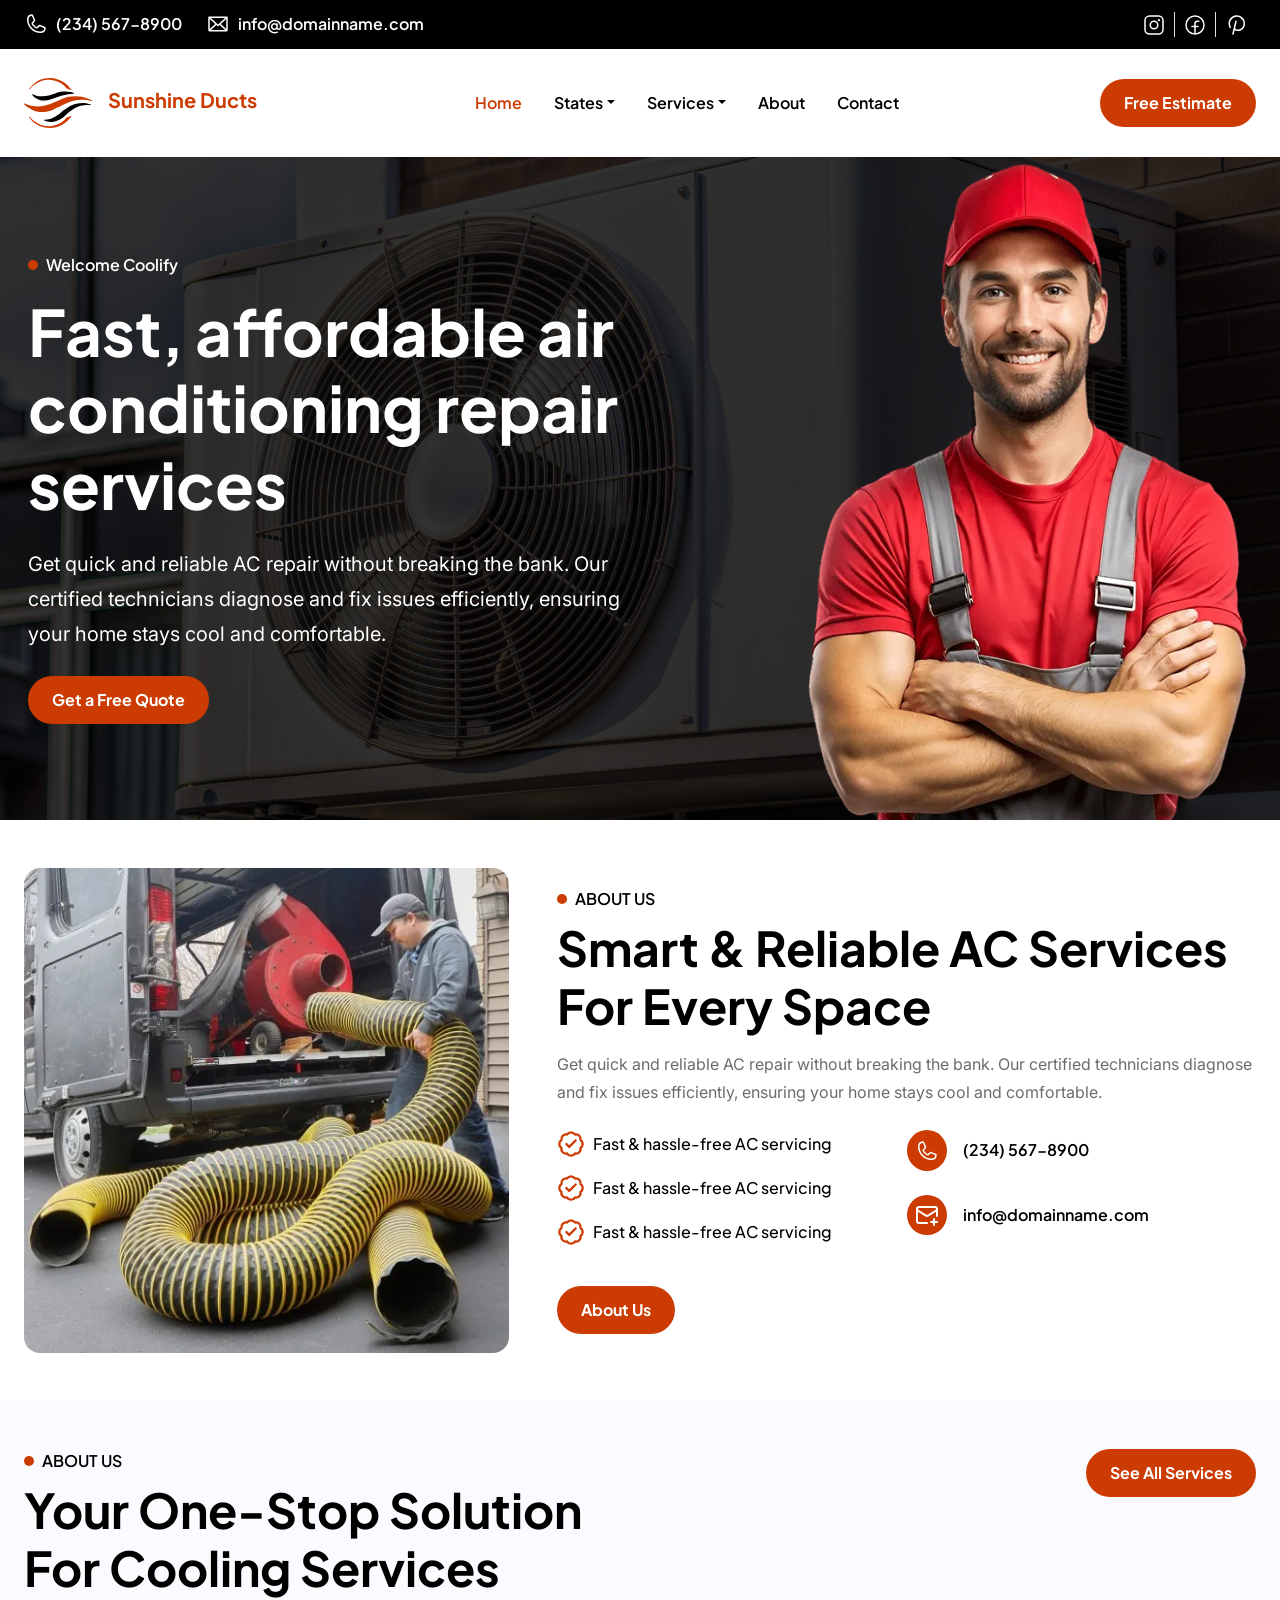
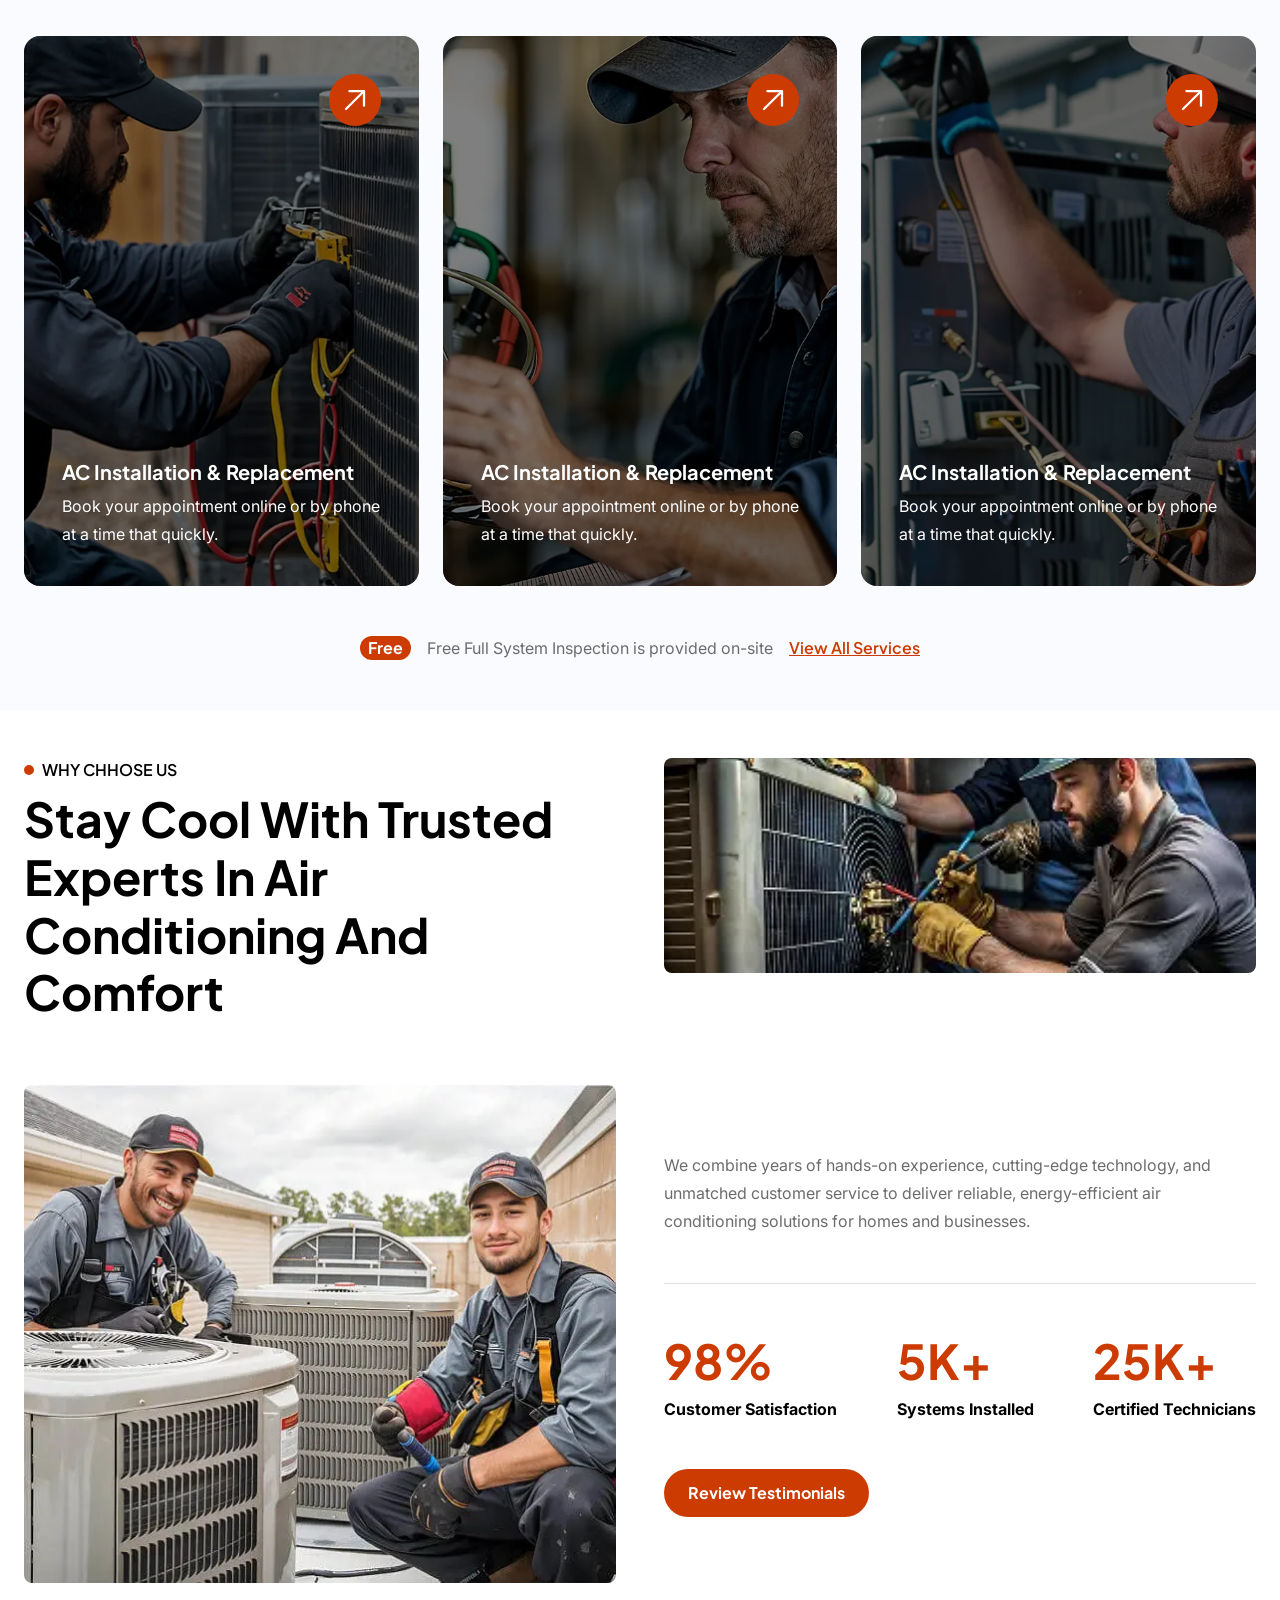
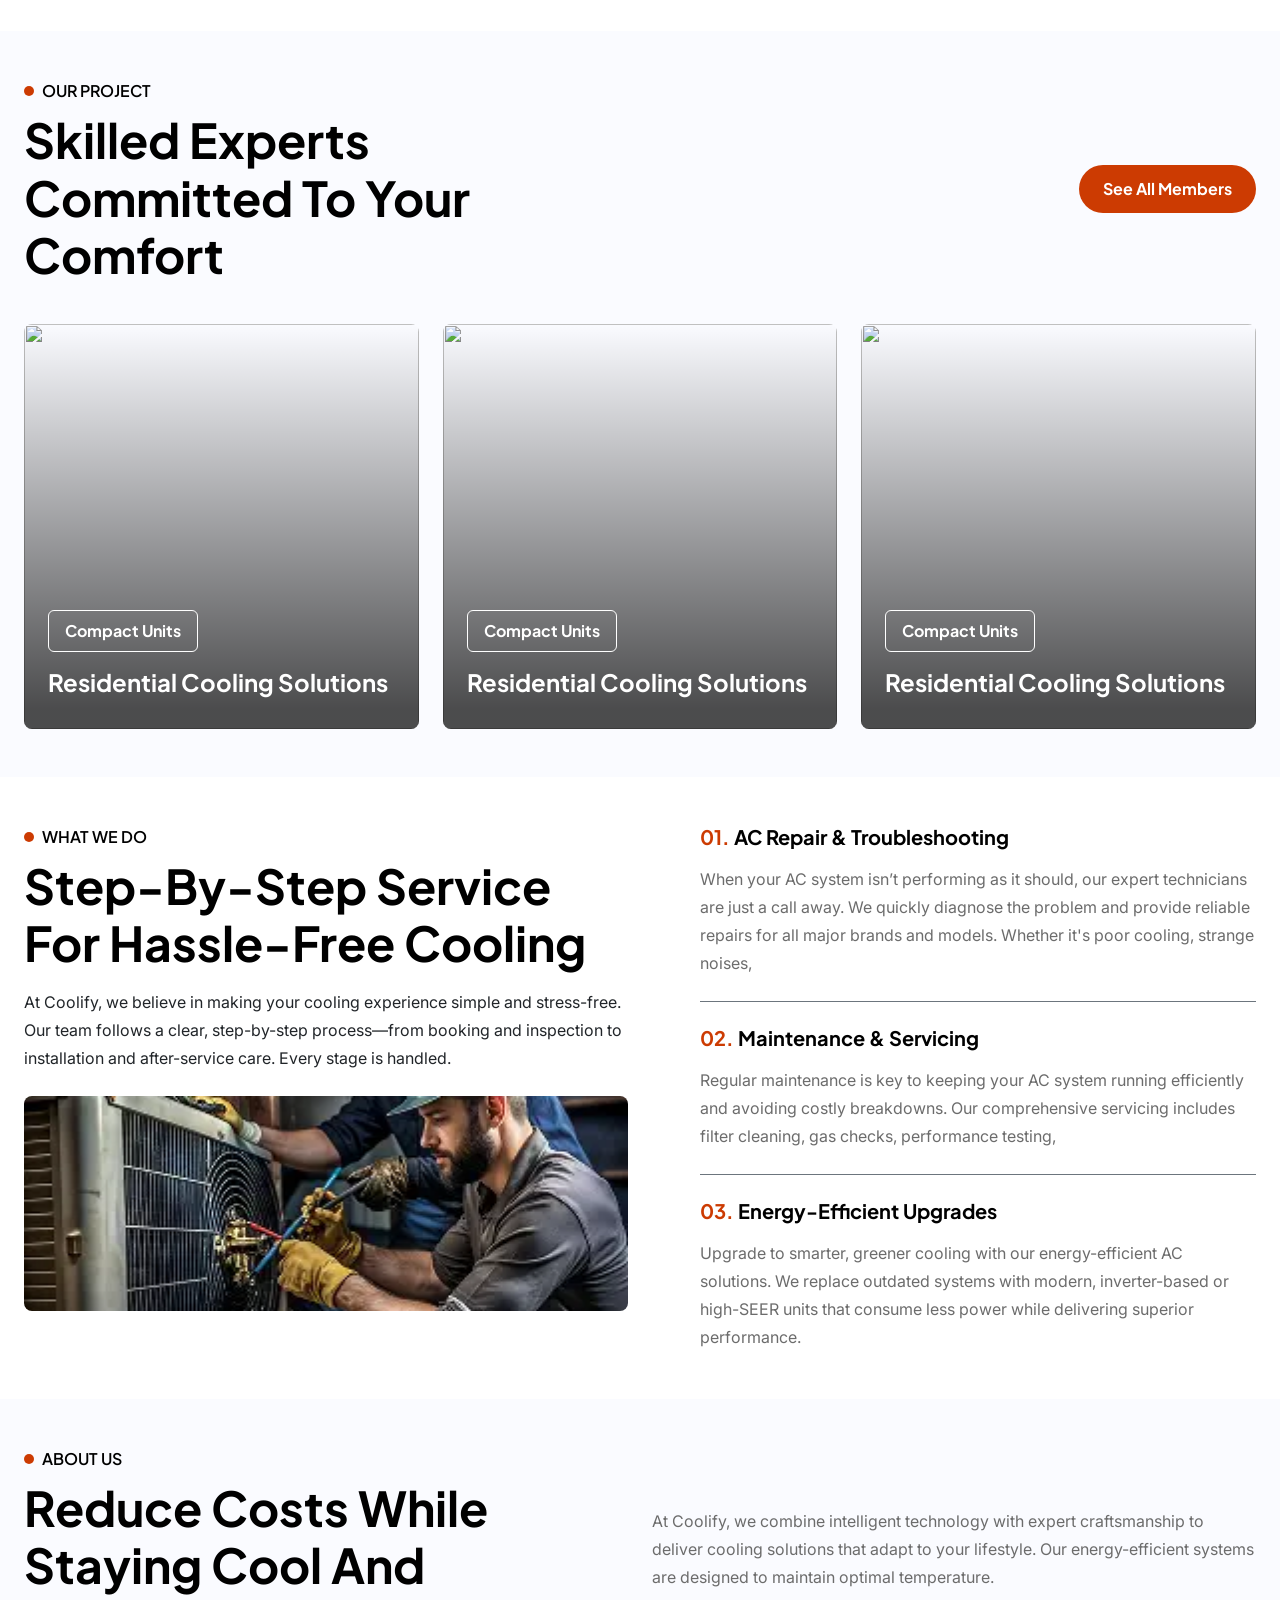
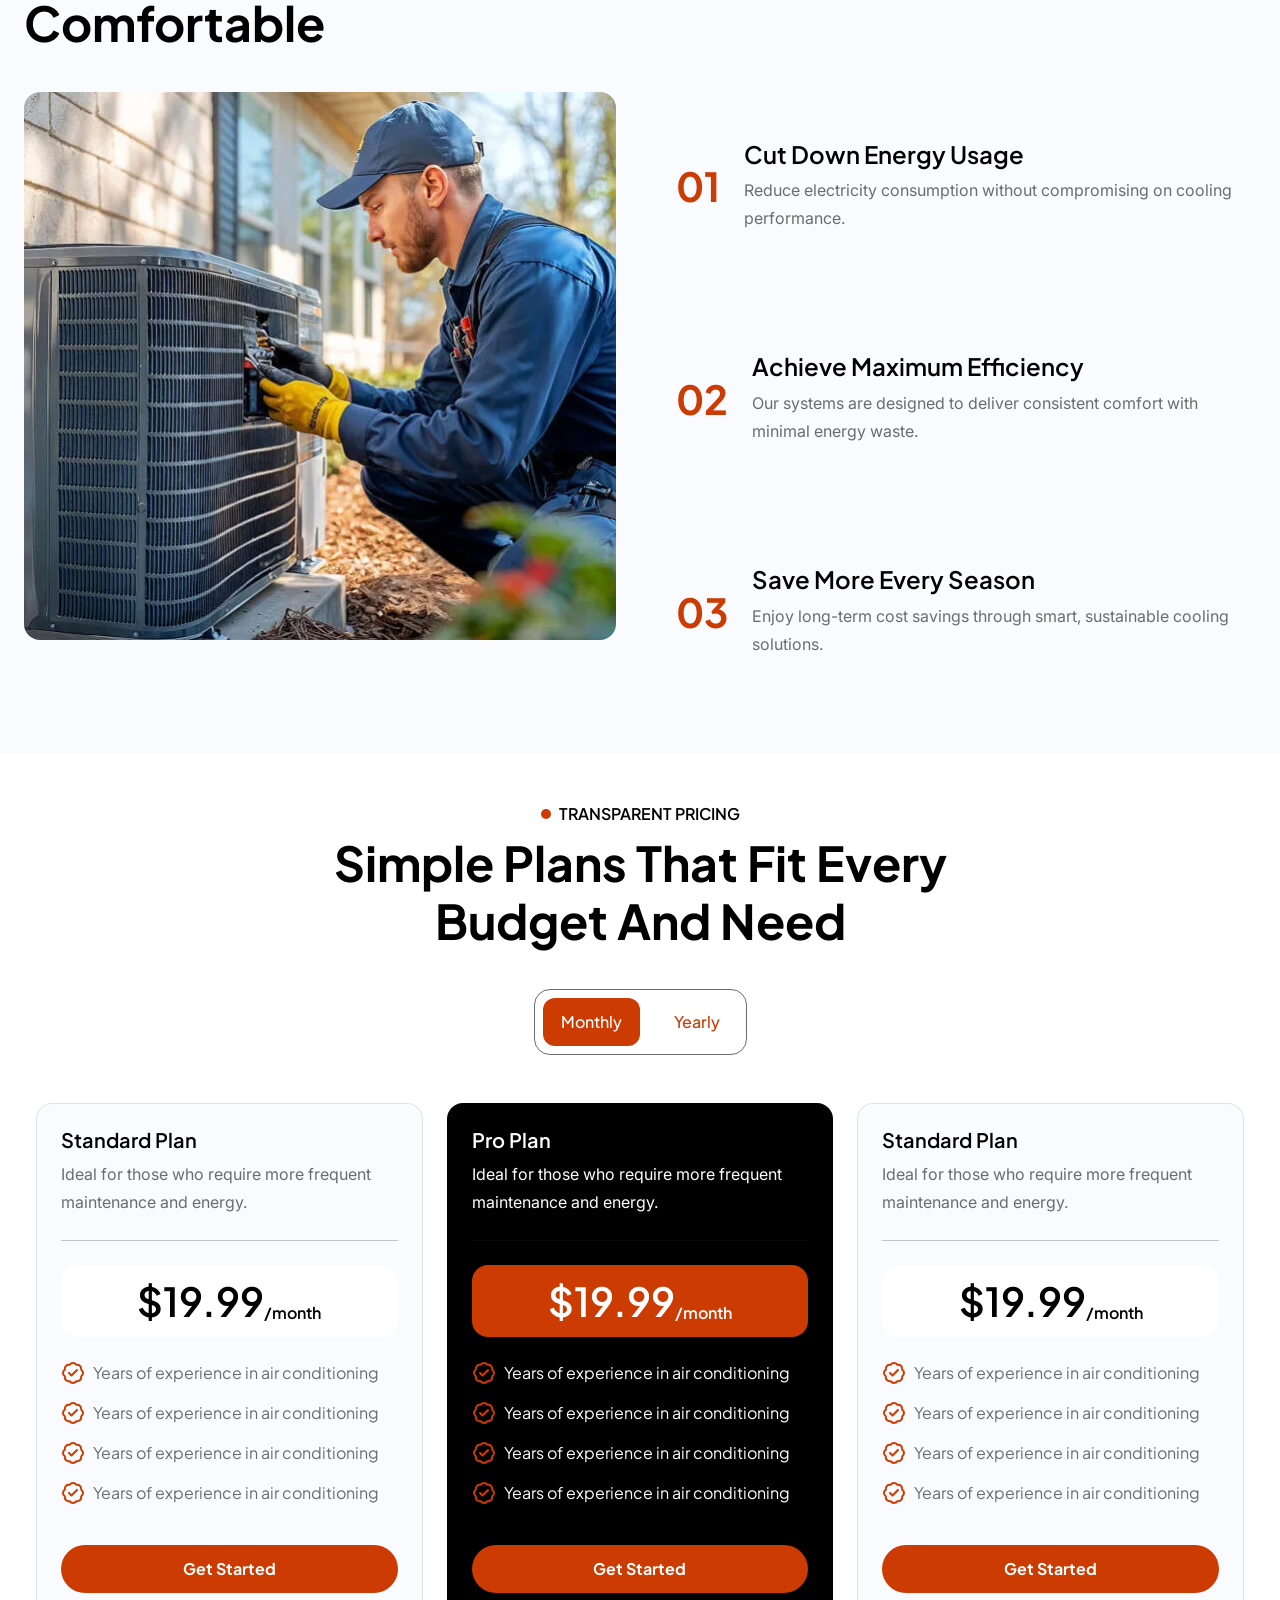
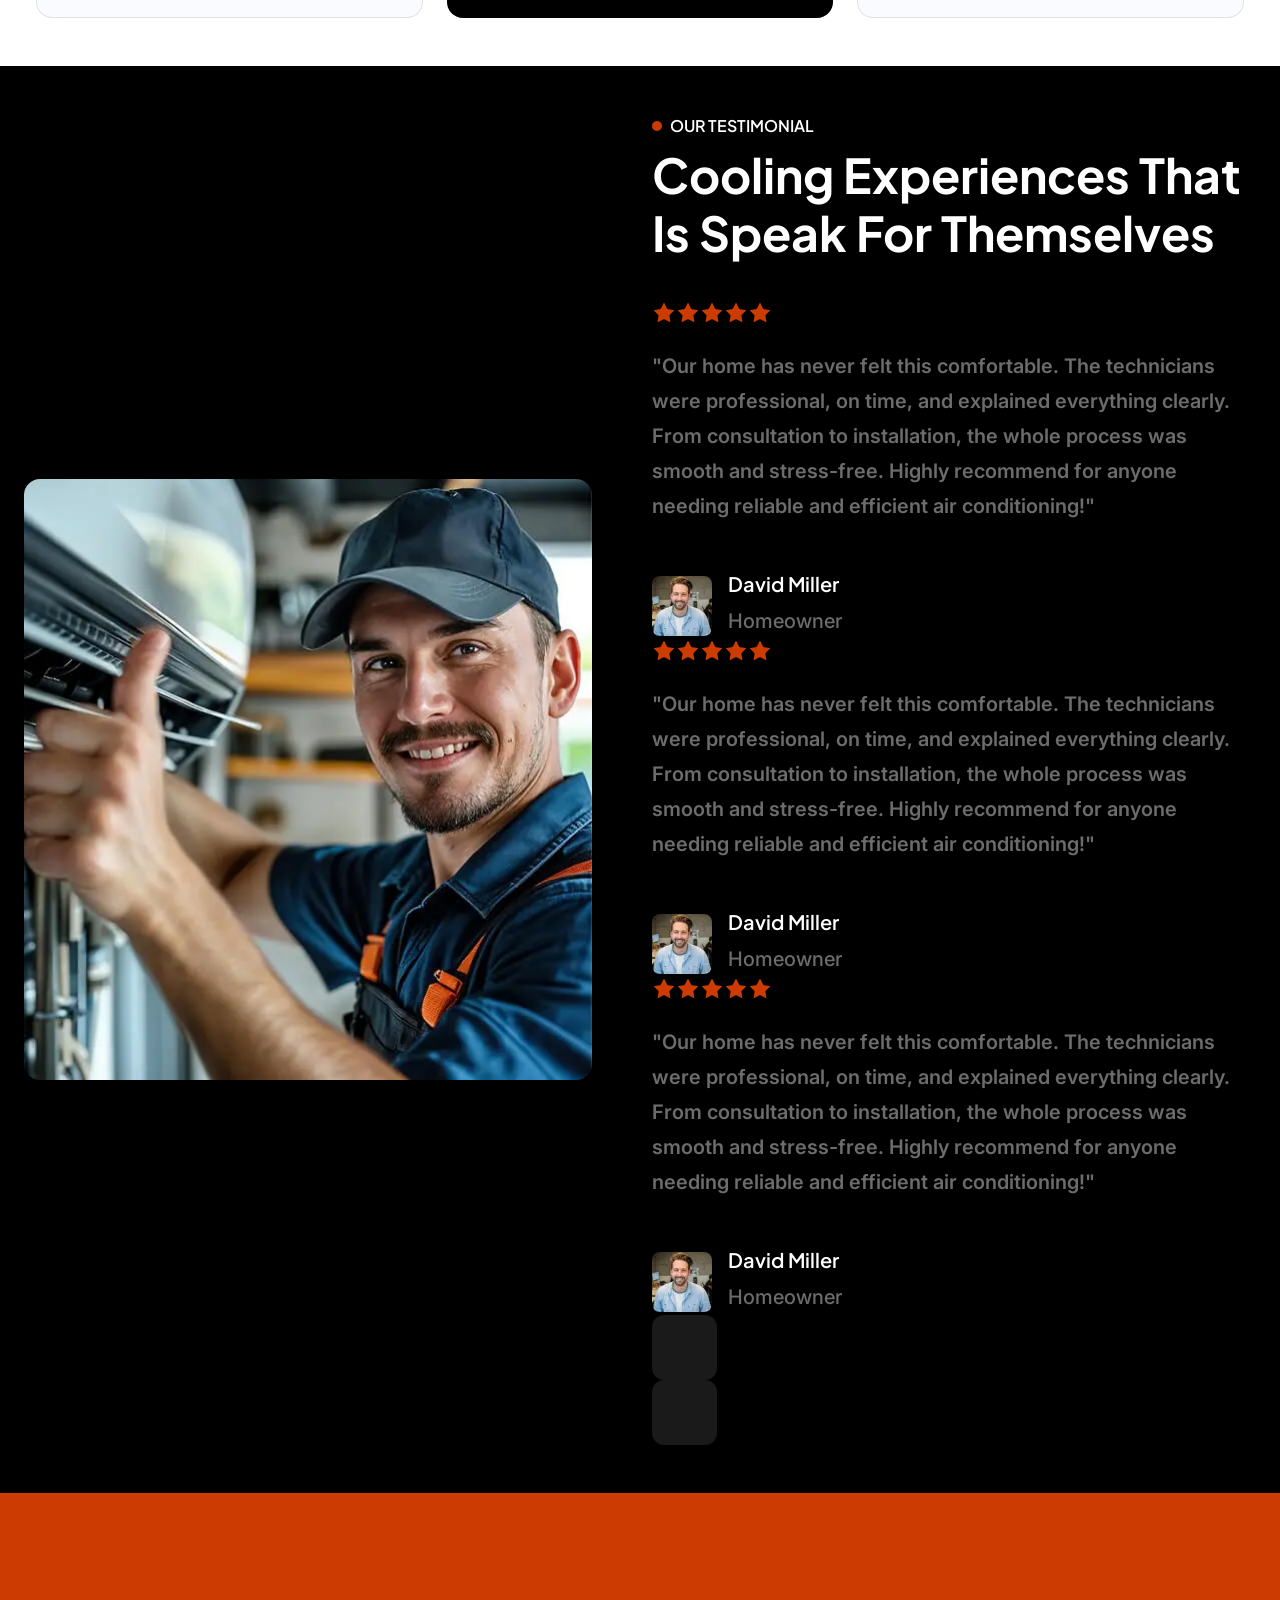
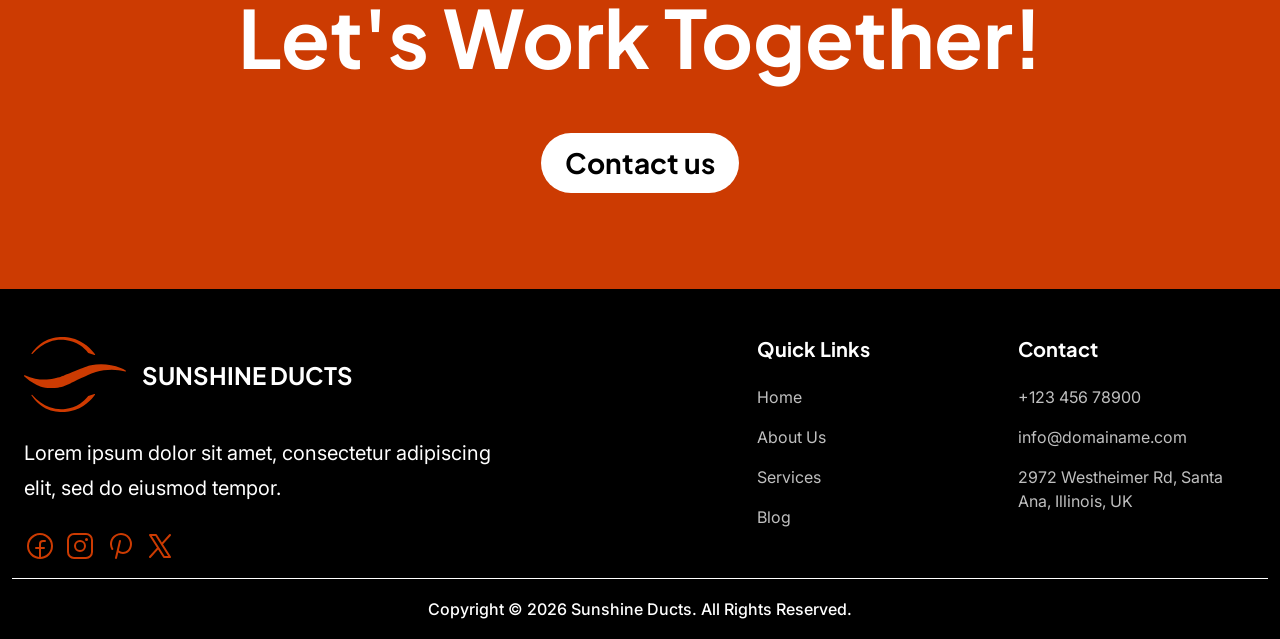
==== commit b43885b8: "homepage completed" ====
--- a/index.html
+++ b/index.html
@@ -655,26 +655,54 @@
     </main>
 
     <footer>
-        <div class="container-fluid bg-black py-5">
+        <div class="container-fluid bg-black pt-5 pb-3">
             <div class="container-lg wrapper">
-                <div class="row gy-4">
+                <div class="row gy-5 justify-content-lg-between">
                     <div class="col-12 col-lg-5">
-                        <div class="d-flex flex-column align-items-center align-items-lg-start justify-content-center">
+                        <div class="d-flex flex-column align-items-start justify-content-center">
                             <div class="d-flex flex-row align-items-center justify-content-start gap-3 mb-4">
                                 <img src="assets/content/logo/brandmark.svg" alt="" height="75px" width="auto">
                                 <h2 class="mb-0 font-pri fw-bold fs-4 text-white text-uppercase">Sunshine Ducts</h2>
                             </div>
                             <p class="mb-4 font-sec text-white fs-5">Lorem ipsum dolor sit amet, consectetur adipiscing elit, sed do eiusmod tempor.</p>
                             <div class="d-flex flex-row align-items-center justify-content-start gap-2">
-                                <svg xmlns="http://www.w3.org/2000/svg" width="38" height="38" fill="#cc3b02" viewBox="0 0 256 256"><path d="M128,24A104,104,0,1,0,232,128,104.11,104.11,0,0,0,128,24Zm8,191.63V152h24a8,8,0,0,0,0-16H136V112a16,16,0,0,1,16-16h16a8,8,0,0,0,0-16H152a32,32,0,0,0-32,32v24H96a8,8,0,0,0,0,16h24v63.63a88,88,0,1,1,16,0Z"></path></svg>
-                                <svg xmlns="http://www.w3.org/2000/svg" width="38" height="38" fill="#cc3b02" viewBox="0 0 256 256"><path d="M128,80a48,48,0,1,0,48,48A48.05,48.05,0,0,0,128,80Zm0,80a32,32,0,1,1,32-32A32,32,0,0,1,128,160ZM176,24H80A56.06,56.06,0,0,0,24,80v96a56.06,56.06,0,0,0,56,56h96a56.06,56.06,0,0,0,56-56V80A56.06,56.06,0,0,0,176,24Zm40,152a40,40,0,0,1-40,40H80a40,40,0,0,1-40-40V80A40,40,0,0,1,80,40h96a40,40,0,0,1,40,40ZM192,76a12,12,0,1,1-12-12A12,12,0,0,1,192,76Z"></path></svg>
-                                <svg xmlns="http://www.w3.org/2000/svg" width="38" height="38" fill="#cc3b02" viewBox="0 0 256 256"><path d="M224,112c0,22.57-7.9,43.2-22.23,58.11C188.39,184,170.25,192,152,192c-17.88,0-29.82-5.86-37.43-12l-10.78,45.82A8,8,0,0,1,96,232a8.24,8.24,0,0,1-1.84-.21,8,8,0,0,1-6-9.62l32-136a8,8,0,0,1,15.58,3.66l-16.9,71.8C122,166,131.3,176,152,176c27.53,0,56-23.94,56-64A72,72,0,1,0,73.63,148a8,8,0,0,1-13.85,8A88,88,0,1,1,224,112Z"></path></svg>
-                                <svg xmlns="http://www.w3.org/2000/svg" width="38" height="38" fill="#cc3b02" viewBox="0 0 256 256"><path d="M214.75,211.71l-62.6-98.38,61.77-67.95a8,8,0,0,0-11.84-10.76L143.24,99.34,102.75,35.71A8,8,0,0,0,96,32H48a8,8,0,0,0-6.75,12.3l62.6,98.37-61.77,68a8,8,0,1,0,11.84,10.76l58.84-64.72,40.49,63.63A8,8,0,0,0,160,224h48a8,8,0,0,0,6.75-12.29ZM164.39,208,62.57,48h29L193.43,208Z"></path></svg>
-
-                            </div>
-                        </div>
-                    </div>
-                </div>
+                                <a href="javascript:void(0)"><svg xmlns="http://www.w3.org/2000/svg" width="32" height="32" fill="#cc3b02" viewBox="0 0 256 256"><path d="M128,24A104,104,0,1,0,232,128,104.11,104.11,0,0,0,128,24Zm8,191.63V152h24a8,8,0,0,0,0-16H136V112a16,16,0,0,1,16-16h16a8,8,0,0,0,0-16H152a32,32,0,0,0-32,32v24H96a8,8,0,0,0,0,16h24v63.63a88,88,0,1,1,16,0Z"></path></svg></a>
+                                <a href="javascript:void(0)"><svg xmlns="http://www.w3.org/2000/svg" width="32" height="32" fill="#cc3b02" viewBox="0 0 256 256"><path d="M128,80a48,48,0,1,0,48,48A48.05,48.05,0,0,0,128,80Zm0,80a32,32,0,1,1,32-32A32,32,0,0,1,128,160ZM176,24H80A56.06,56.06,0,0,0,24,80v96a56.06,56.06,0,0,0,56,56h96a56.06,56.06,0,0,0,56-56V80A56.06,56.06,0,0,0,176,24Zm40,152a40,40,0,0,1-40,40H80a40,40,0,0,1-40-40V80A40,40,0,0,1,80,40h96a40,40,0,0,1,40,40ZM192,76a12,12,0,1,1-12-12A12,12,0,0,1,192,76Z"></path></svg></a>
+                                <a href="javascript:void(0)"><svg xmlns="http://www.w3.org/2000/svg" width="32" height="32" fill="#cc3b02" viewBox="0 0 256 256"><path d="M224,112c0,22.57-7.9,43.2-22.23,58.11C188.39,184,170.25,192,152,192c-17.88,0-29.82-5.86-37.43-12l-10.78,45.82A8,8,0,0,1,96,232a8.24,8.24,0,0,1-1.84-.21,8,8,0,0,1-6-9.62l32-136a8,8,0,0,1,15.58,3.66l-16.9,71.8C122,166,131.3,176,152,176c27.53,0,56-23.94,56-64A72,72,0,1,0,73.63,148a8,8,0,0,1-13.85,8A88,88,0,1,1,224,112Z"></path></svg></a>
+                                <a href="javascript:void(0)"><svg xmlns="http://www.w3.org/2000/svg" width="32" height="32" fill="#cc3b02" viewBox="0 0 256 256"><path d="M214.75,211.71l-62.6-98.38,61.77-67.95a8,8,0,0,0-11.84-10.76L143.24,99.34,102.75,35.71A8,8,0,0,0,96,32H48a8,8,0,0,0-6.75,12.3l62.6,98.37-61.77,68a8,8,0,1,0,11.84,10.76l58.84-64.72,40.49,63.63A8,8,0,0,0,160,224h48a8,8,0,0,0,6.75-12.29ZM164.39,208,62.57,48h29L193.43,208Z"></path></svg></a>
+
+                            </div>
+                        </div>
+                    </div>
+                    <div class="col-12 col-lg-5">
+                        <div class="row align-items-start gy-5">
+                            <div class="col-12 col-lg-6">
+                                <div class="d-flex flex-column align-items-start justify-content-center">
+                                    <h3 class="mb-4 fs-5 font-pri text-white fw-bold">Quick Links</h3>
+                                    <div class="d-flex flex-column align-items-start justify-content-center gap-3">
+                                        <a href="javascript:void(0)" class="fs-6 text-decoration-none text-white opacity-75 font-sec footerLinks">Home</a>
+                                        <a href="javascript:void(0)" class="fs-6 text-decoration-none text-white opacity-75 font-sec footerLinks">About Us</a>
+                                        <a href="javascript:void(0)" class="fs-6 text-decoration-none text-white opacity-75 font-sec footerLinks">Services</a>
+                                        <a href="javascript:void(0)" class="fs-6 text-decoration-none text-white opacity-75 font-sec footerLinks">Blog</a>
+                                    </div>
+                                </div>
+                            </div>
+                            <div class="col-12 col-lg-6">
+                                <div class="d-flex flex-column align-items-start justify-content-center">
+                                    <h3 class="mb-4 fs-5 font-pri text-white fw-bold">Contact</h3>
+                                    <div class="d-flex flex-column align-items-start justify-content-center gap-3">
+                                        <a href="javascript:void(0)" class="fs-6 text-decoration-none text-white opacity-75 font-sec footerLinks">+123 456 78900</a>
+                                        <a href="javascript:void(0)" class="fs-6 text-decoration-none text-white opacity-75 font-sec footerLinks">info@domainame.com</a>
+                                        <a href="javascript:void(0)" class="fs-6 text-decoration-none text-white opacity-75 font-sec footerLinks">2972 Westheimer Rd, Santa Ana, Illinois, UK</a>
+                                    </div>
+                                </div>
+                            </div>
+                        </div>
+                    </div>
+                </div>
+            </div>
+            <div class="container-lg wrapper p-0">
+                <p class="border-top border-white border-1 pt-3 mt-3 mb-0 font-sec text-white fw-medium text-center">Copyright © 2026 <a href="javascript:void(0)" class="text-decoration-none text-white footerLinks">Sunshine Ducts</a>. All Rights Reserved.</p>
             </div>
         </div>
     </footer>
--- a/assets/css/style.css
+++ b/assets/css/style.css
@@ -330,4 +330,12 @@
     .pricingPlan {
         padding: 0px;
     }
+}
+
+.footerLinks {
+    transition: color 0.4s ease-in-out;
+}
+
+.footerLinks:hover {
+    color: var(--primaryColor) !important;
 }
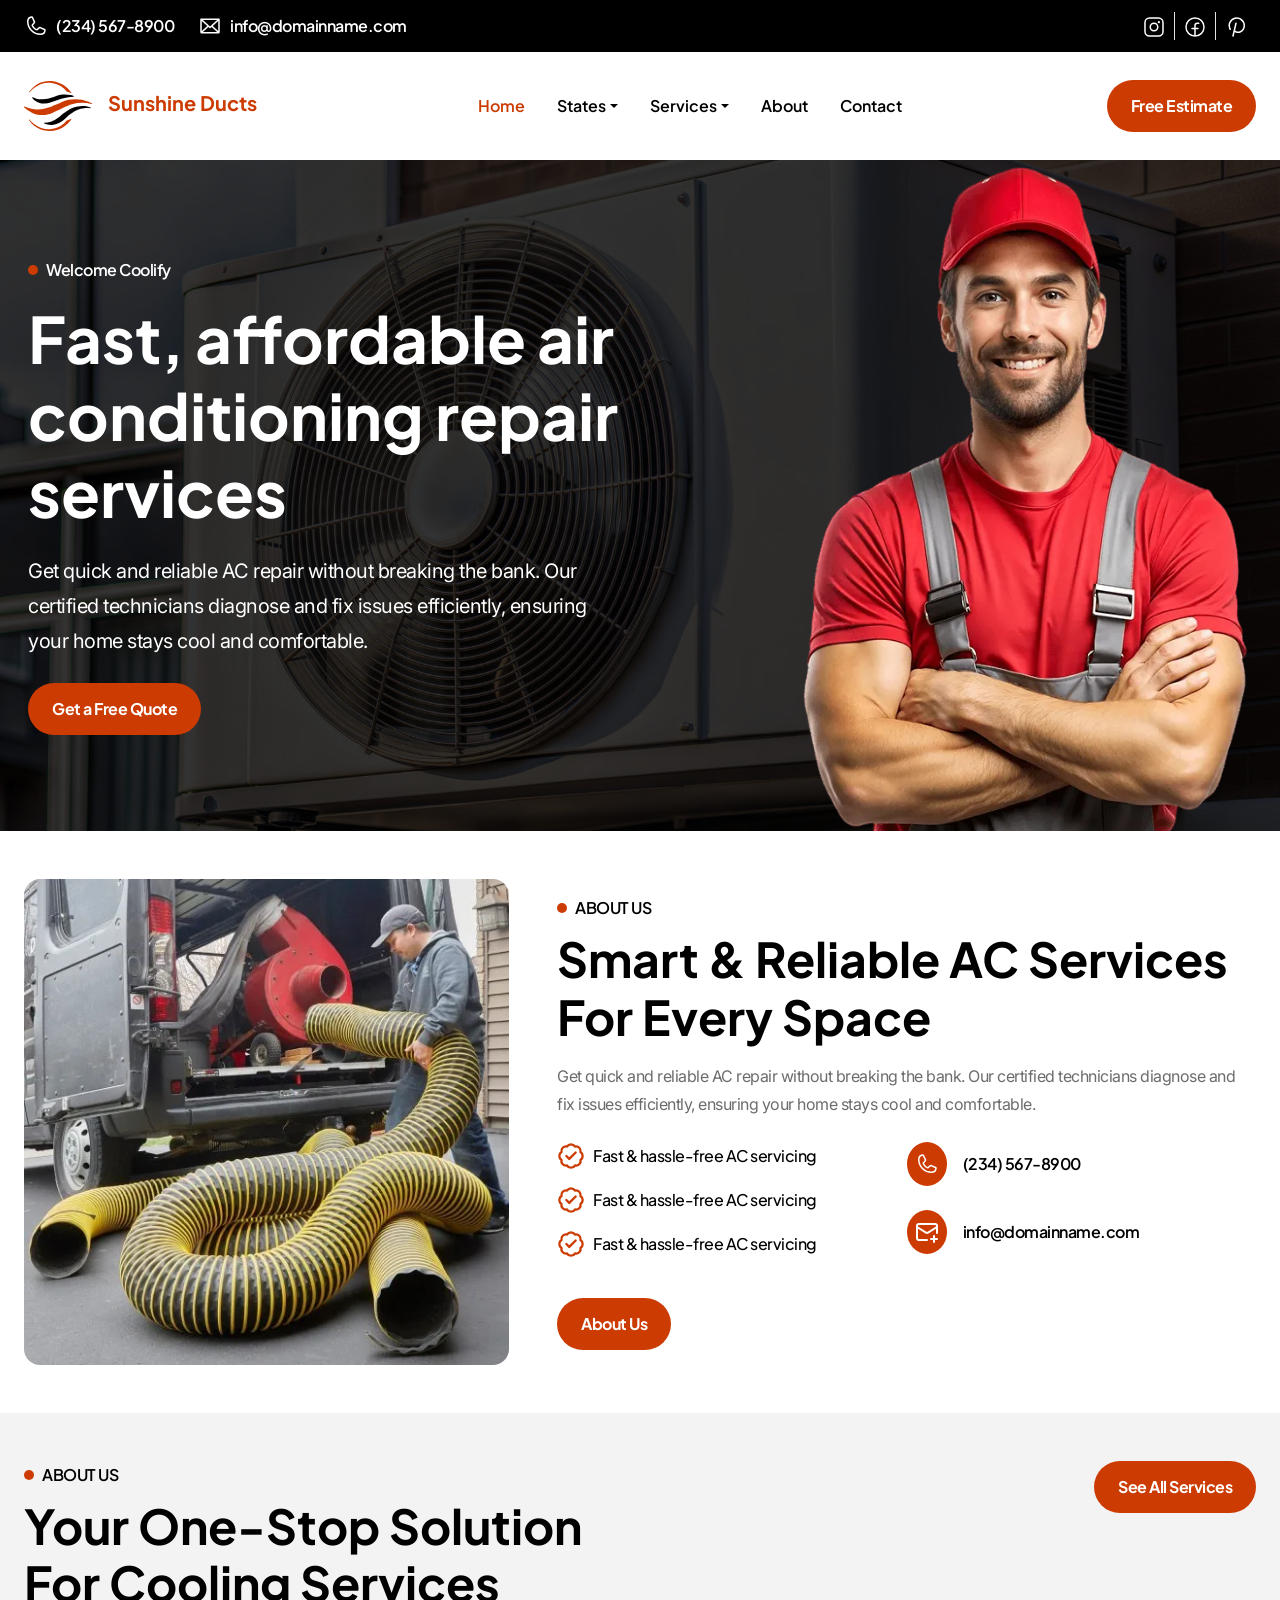
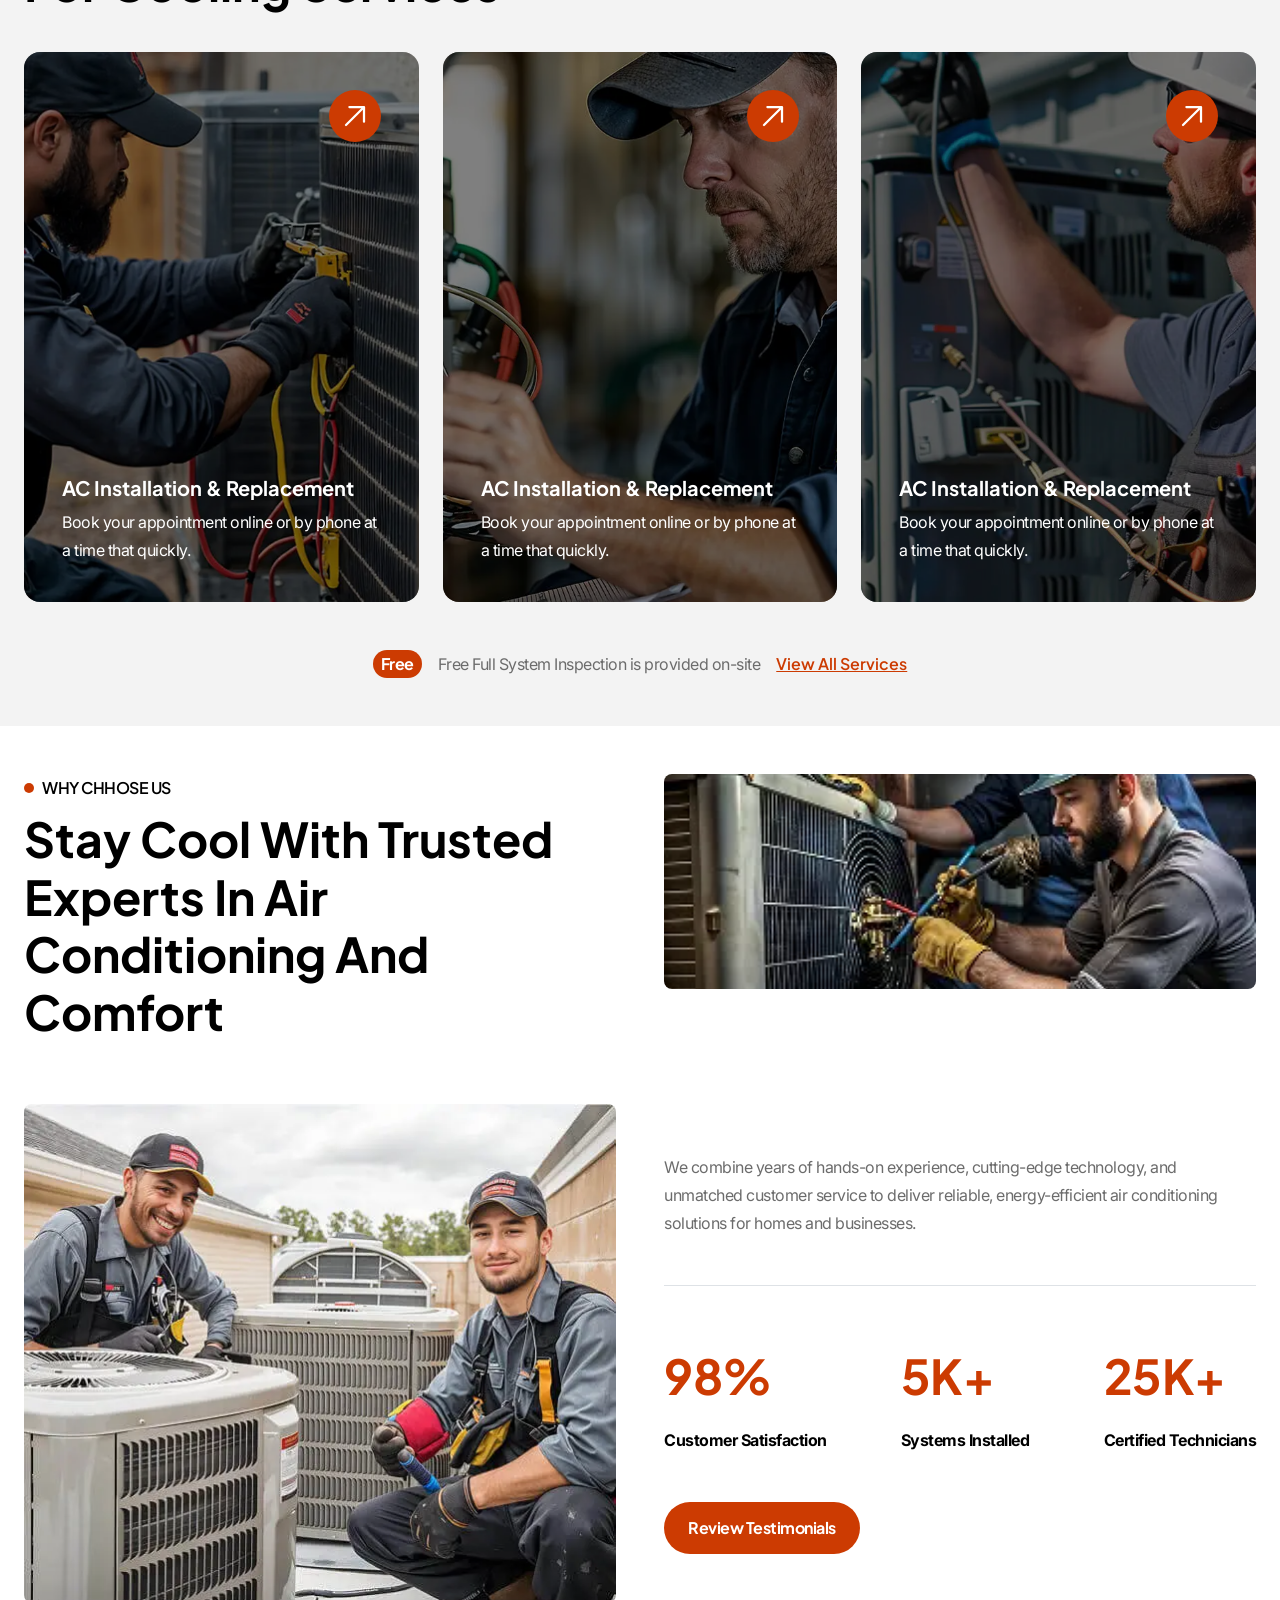
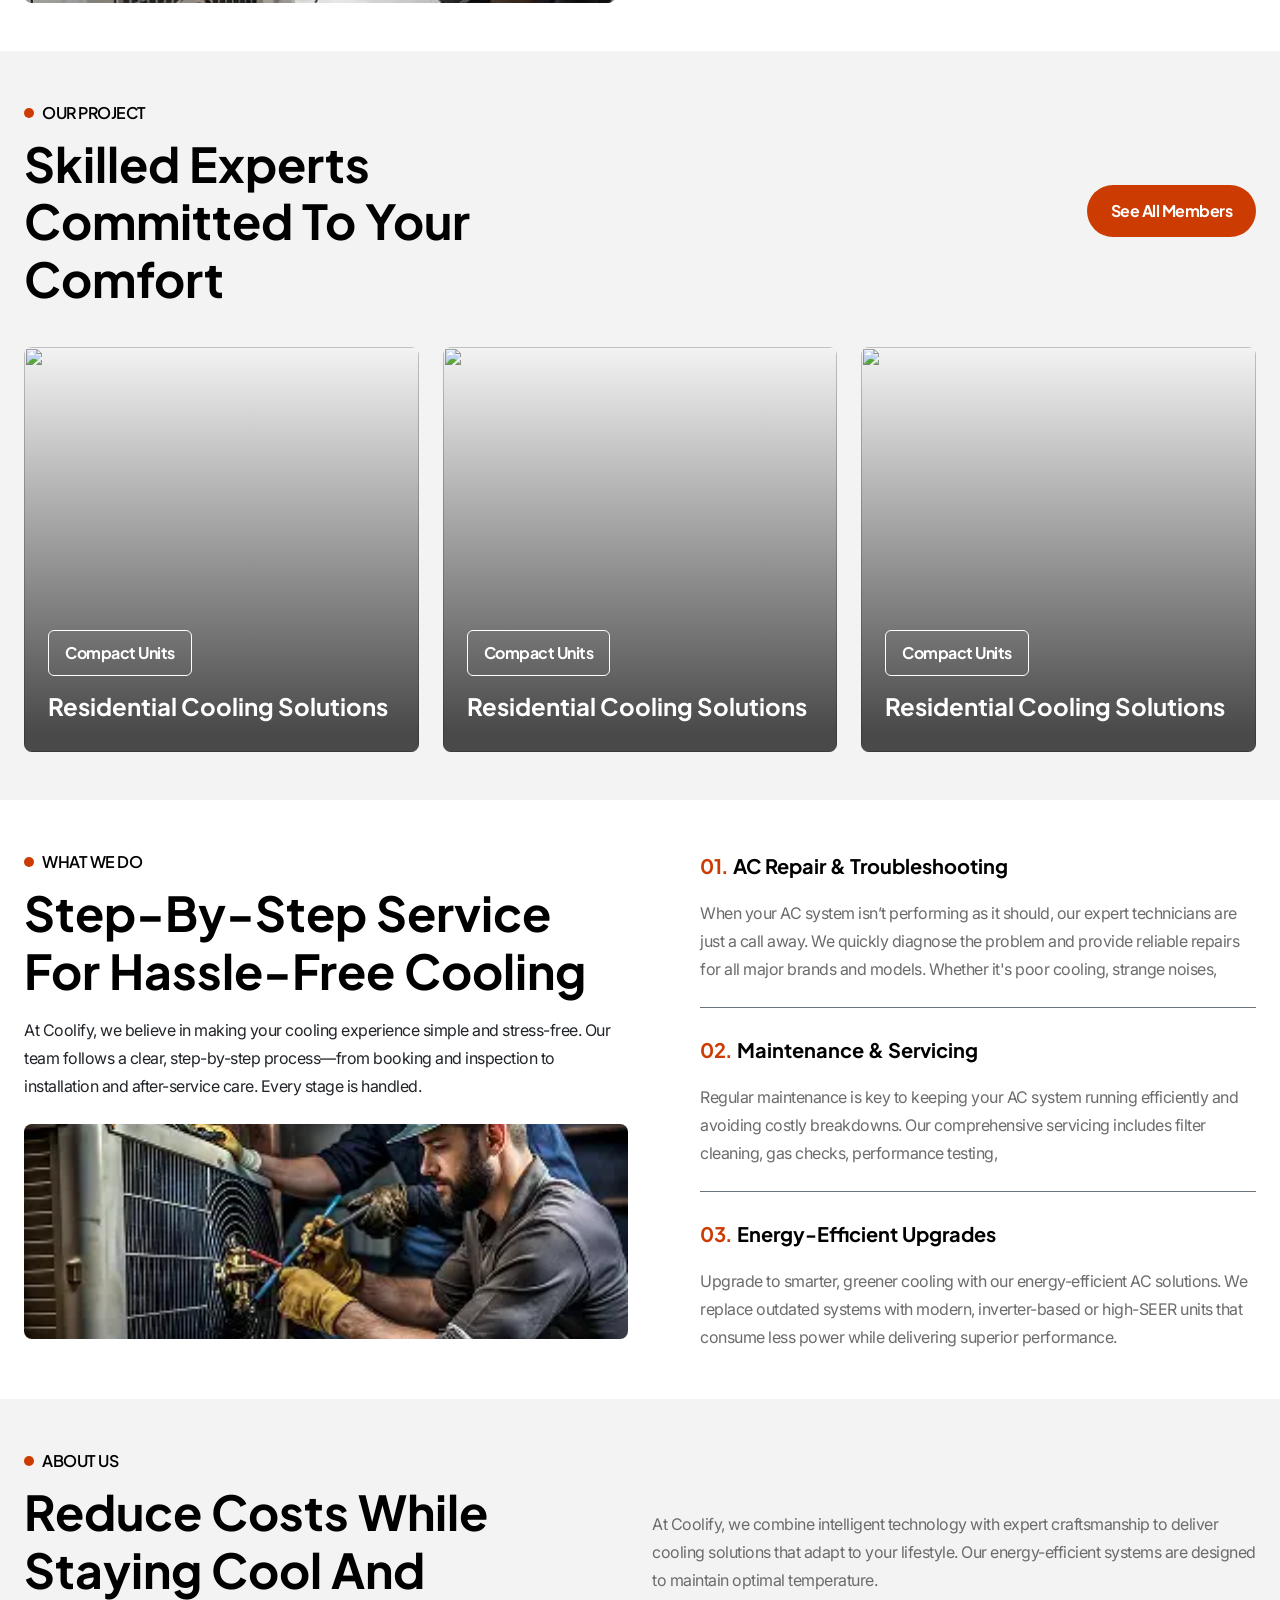
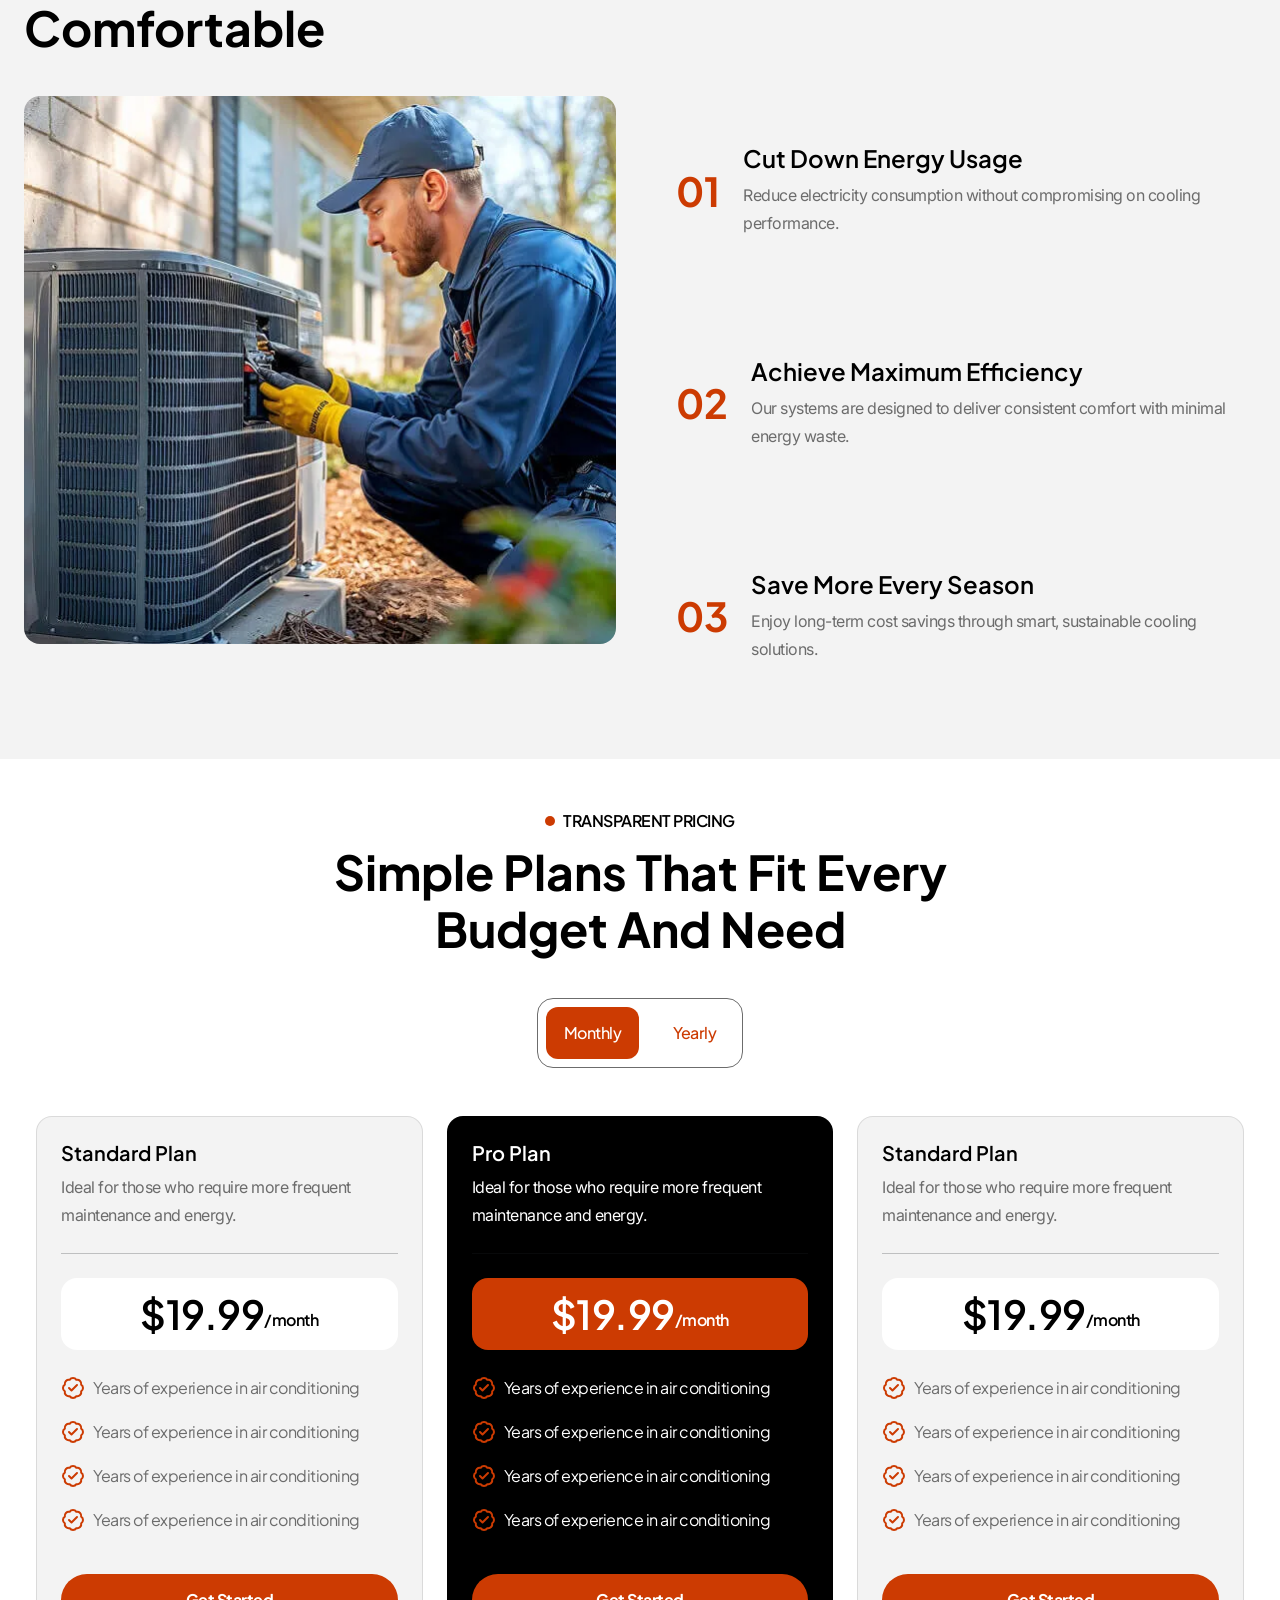
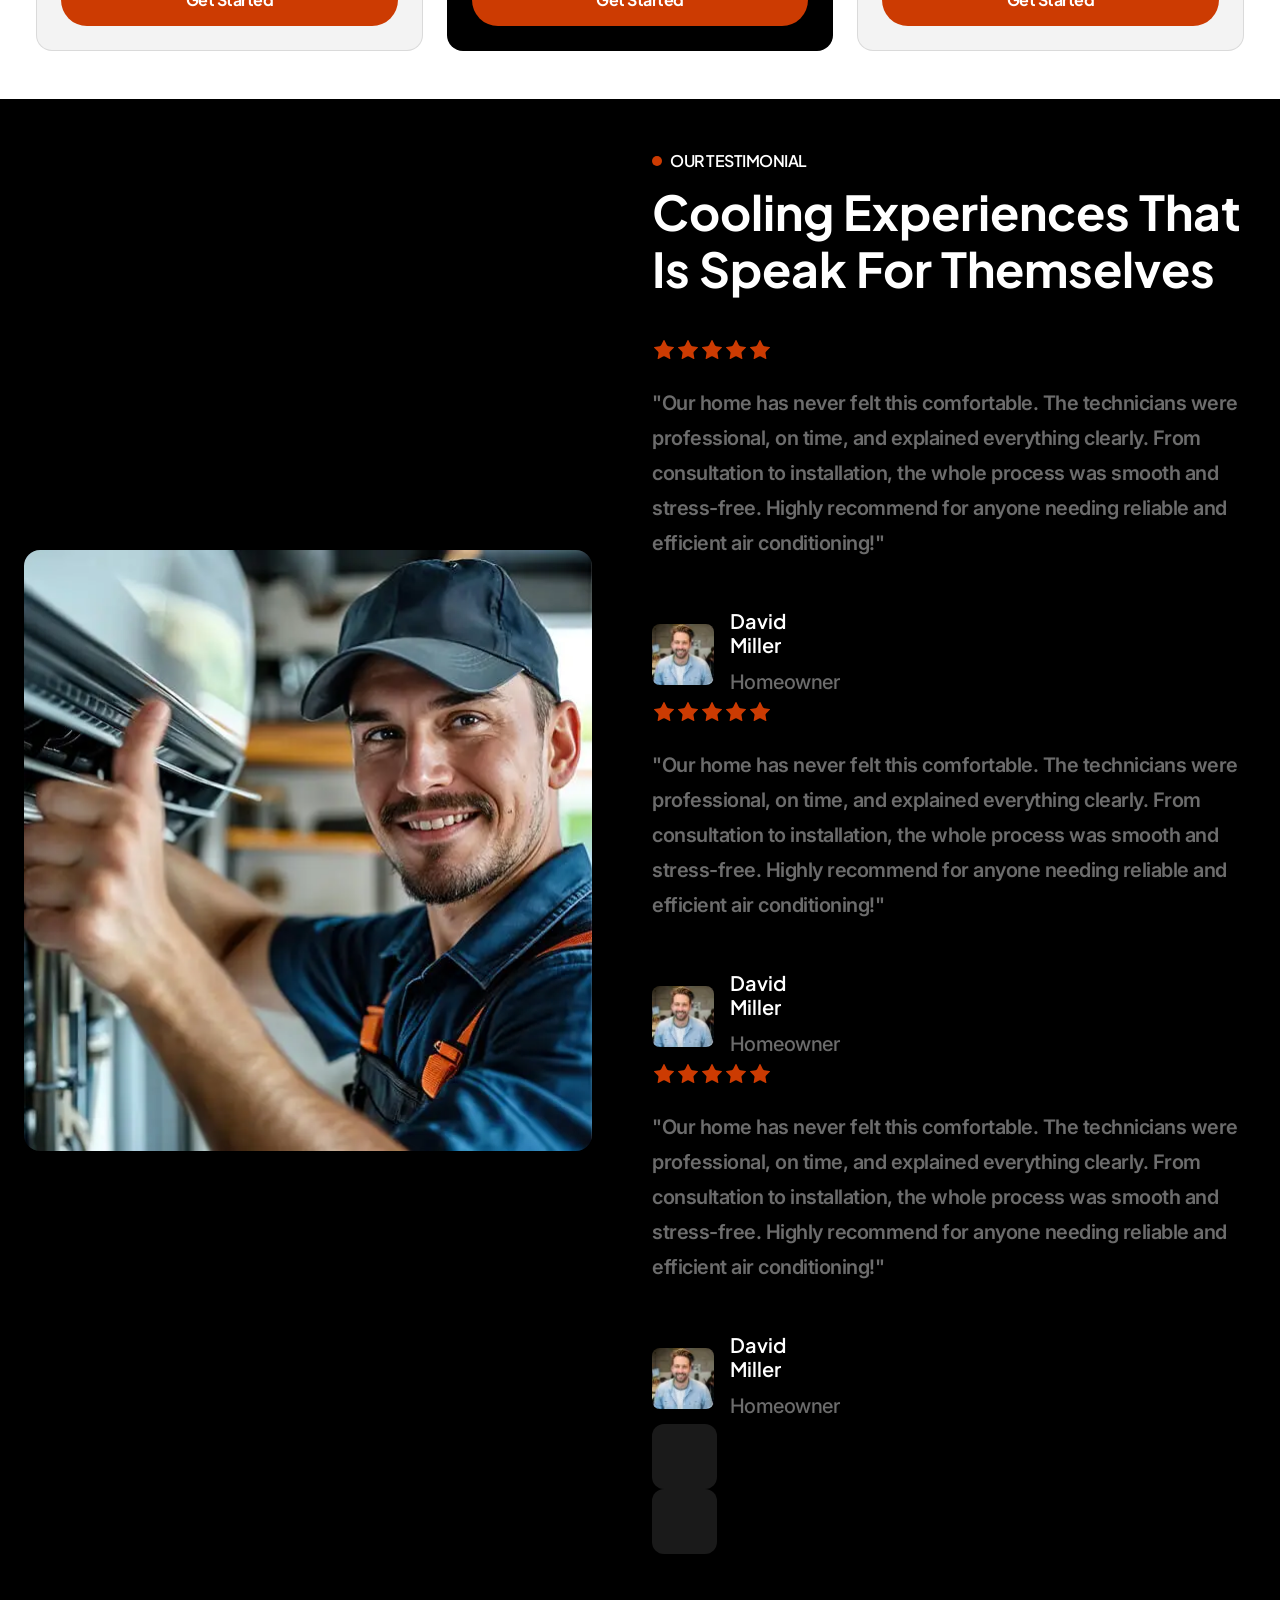
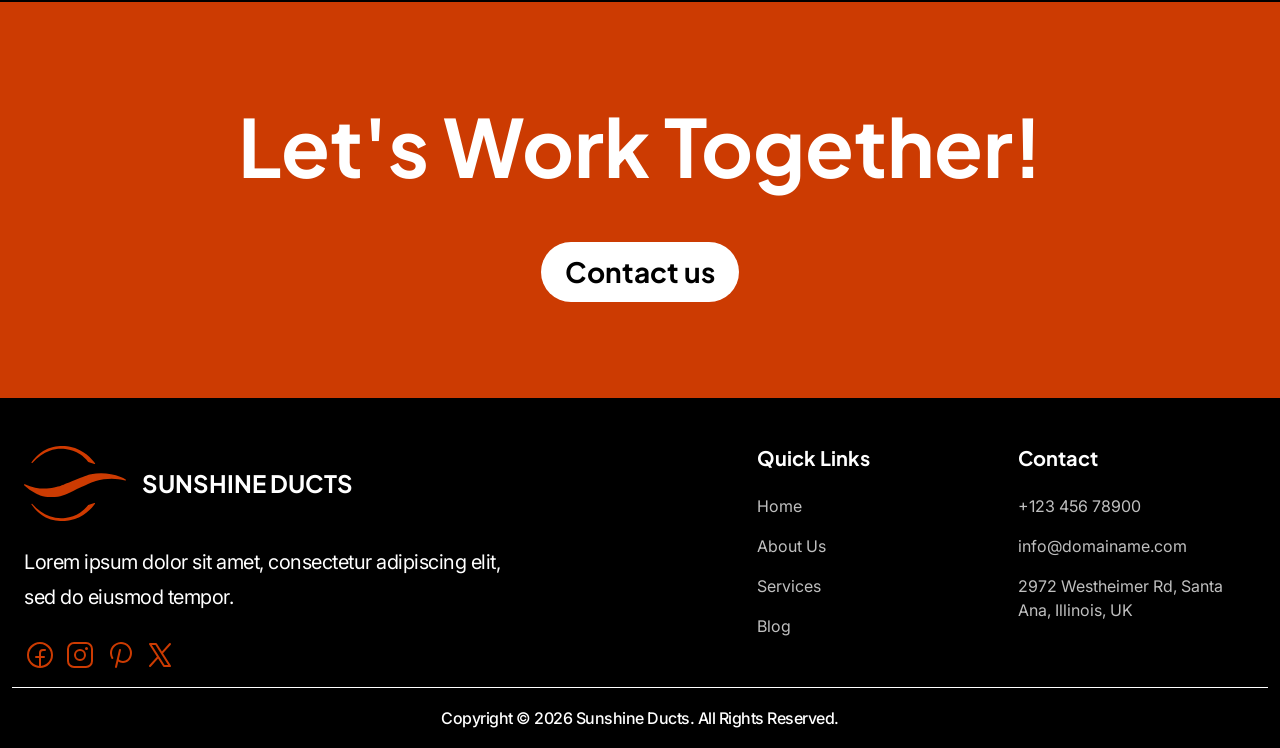
==== commit 96b248ee: "about us page four secs done" ====
--- a/index.html
+++ b/index.html
@@ -85,7 +85,7 @@
                                 </ul>
                             </li>
                             
-                            <li class="nav-item"><a href="javascript:void(0)" class="hoverPrimary nav-link font-pri fw-semibold text-black text-black">About</a></li>
+                            <li class="nav-item"><a href="about-us.html" class="hoverPrimary nav-link font-pri fw-semibold text-black text-black">About</a></li>
                             <li class="nav-item"><a href="javascript:void(0)" class="hoverPrimary nav-link font-pri fw-semibold text-black text-black">Contact</a></li>
                         </ul>
                         <a href="javascript:void(0)" class="d-none d-lg-block ms-auto font-pri bg-pri text-white primaryBtn"><span class="btnText">Free Estimate</span></a>
@@ -94,7 +94,7 @@
             </div>
         </div>
         <div class="container-fluid position-relative heroSection">
-            <img src="assets/content/img/hero-bg-img.webp" alt="sunshine ducts hero section background image" class="heroSectionImg">
+            <img src="assets/content/img/hero-bg-img.webp" alt="sunshine ducts hero section background image" class="homeHeroSectionImg">
 
             <div class="container-lg wrapper position-relative z-3 px-3">
                 <div class="row">
@@ -107,7 +107,7 @@
                         </div>
                     </div>
                     <div class="col-12 col-lg-6 position-relative d-none d-lg-block">
-                        <img src="assets/content/img/hero-sec-right-col-img.webp" alt="" class="heroRightSecImg">
+                        <img src="assets/content/img/hero-sec-right-col-img.webp" alt="" class="homeHeroRightSecImg">
                     </div>
                 </div>
             </div>
--- a/assets/css/style.css
+++ b/assets/css/style.css
@@ -5,7 +5,7 @@
     --secondaryFont: "Inter", sans-serif;
 
     --primaryColor: #cc3b02;
-    --bgTwo: #FAFBFF;
+    --bgTwo: #f3f3f3;
     --paraColor: #6c6c6c;
 
 }
@@ -22,7 +22,7 @@
 .wrapper{max-width: 1440px!important; margin: auto!important;}
 .maxWidth750{max-width: 750px!important}
 .maxWidth1000{max-width: 1000px!important;}
-p{line-height: 1.75!important;}
+p, span{line-height: 1.75!important; letter-spacing: -0.5px !important;}
 
 .hoverPrimary, .hoverBlack {
     transition: color 0.3s ease-in-out;
@@ -85,7 +85,7 @@
     opacity: 0.8;
 }
 
-.heroSectionImg {
+.homeHeroSectionImg {
     position: absolute;
     top: 0;
     left: 0;
@@ -96,7 +96,7 @@
     z-index: 1;
 }
 
-.heroRightSecImg {
+.homeHeroRightSecImg {
     position: absolute;
     top: 0;
     right: 0;
@@ -338,4 +338,40 @@
 
 .footerLinks:hover {
     color: var(--primaryColor) !important;
+}
+
+.aboutHero::before {
+    content: "";
+    position: absolute;
+    top: 0;
+    left: 0;
+    height: 100%;
+    width: 100%;
+    background-color: #000;
+    opacity: 0.75;
+    z-index: 2;
+}
+
+.aboutHeroBgImg {
+    position: absolute;
+    top: 0;
+    left: 0;
+    height: 100%;
+    width: 100%;
+    z-index: 1;
+    object-fit: cover;
+    object-position: center;
+}
+
+.aboutUsBadge {
+    background-color: #000;
+    color: #fff;
+    font-family: var(--primaryFont);
+    text-align: center;
+    padding: 12px 24px;
+    cursor: pointer;
+    font-weight: 600;
+    text-transform: capitalize;
+    font-size: 1.15rem;
+    transition: color 0.3s ease-in-out, background 0.3s ease-in-out;
 }
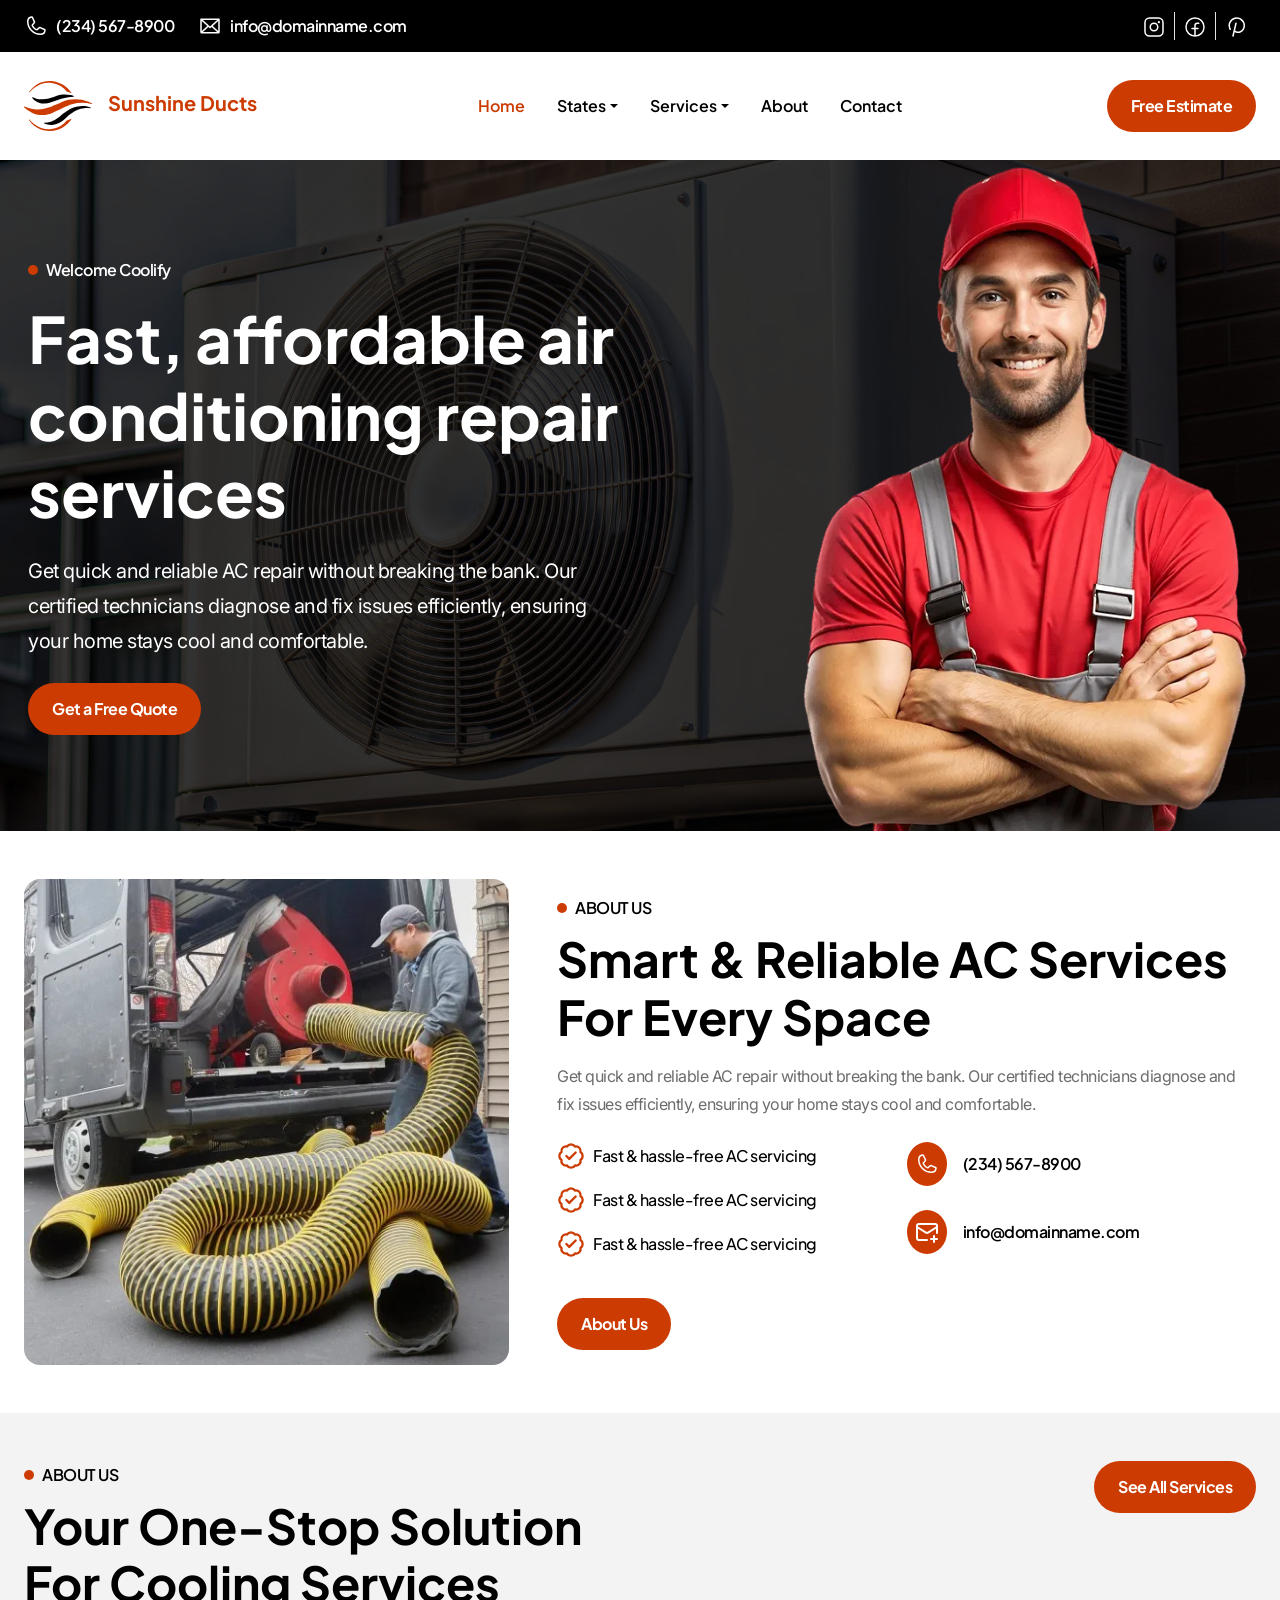
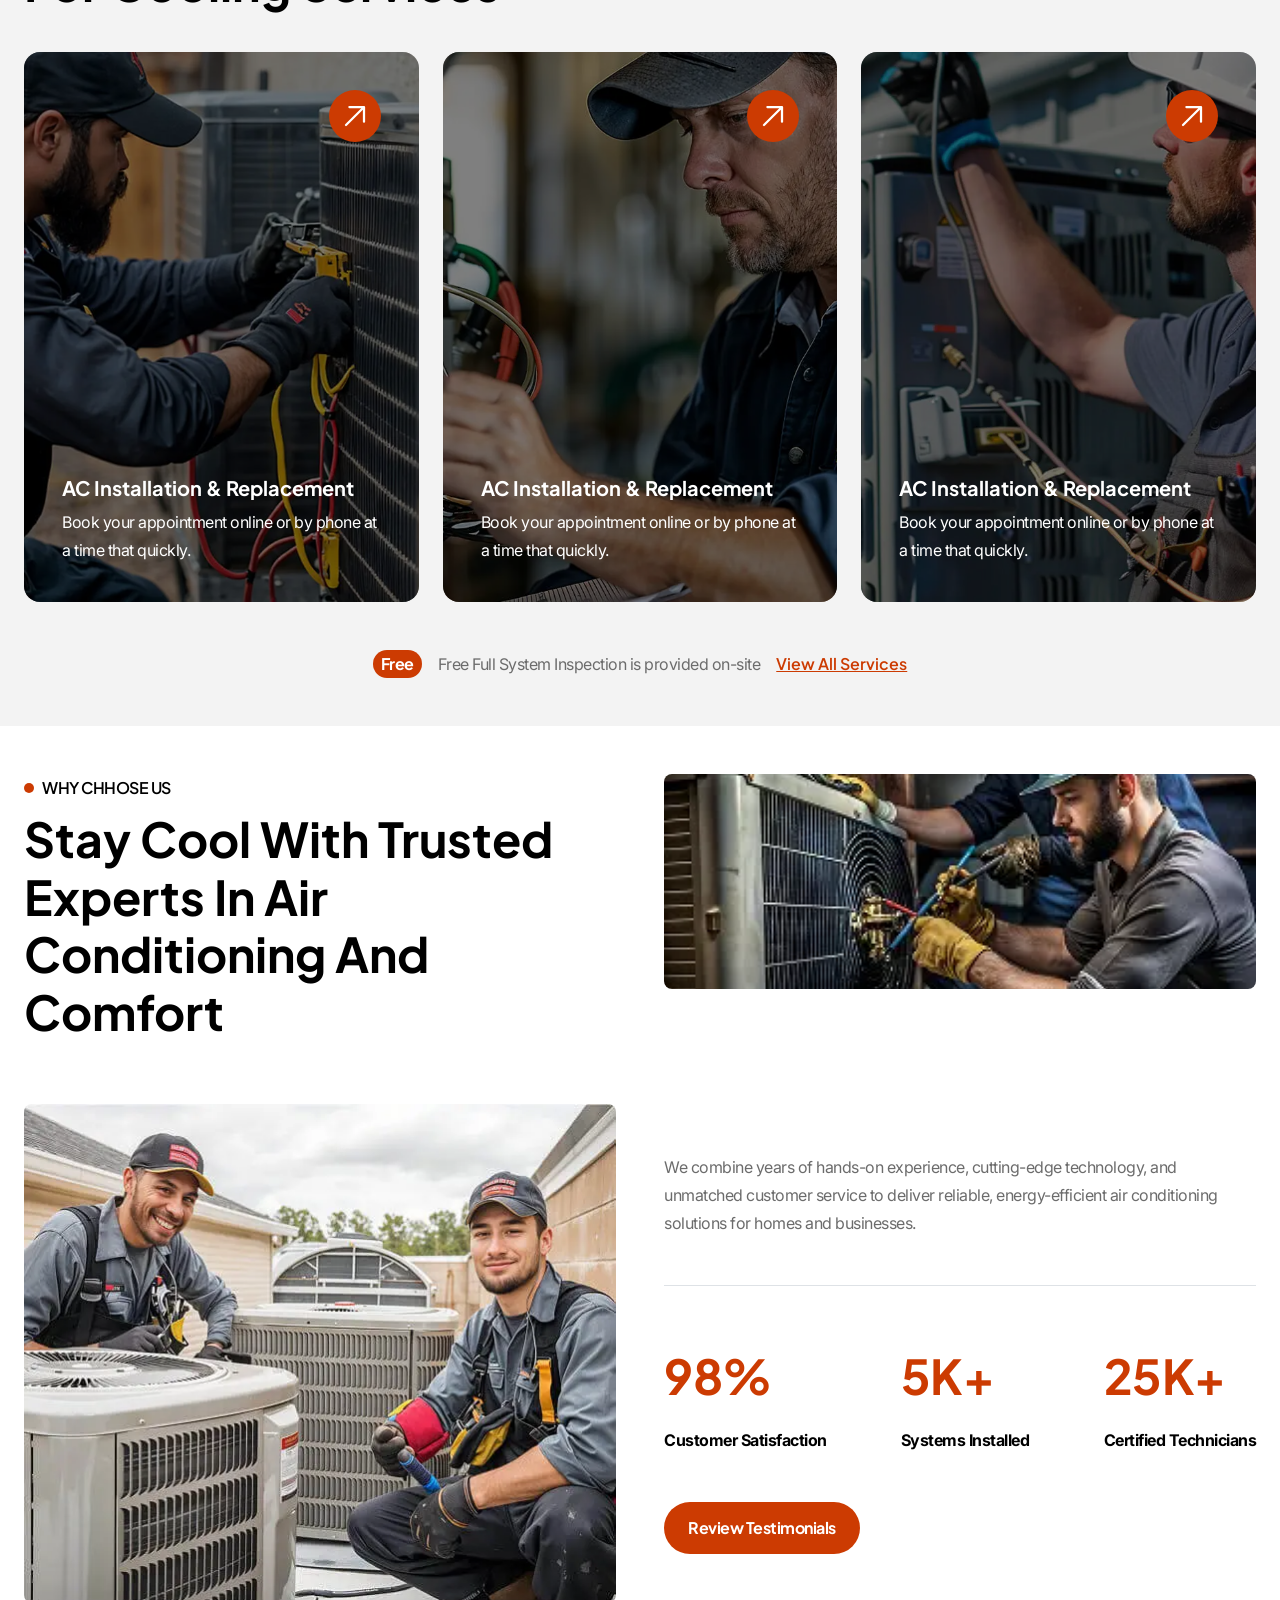
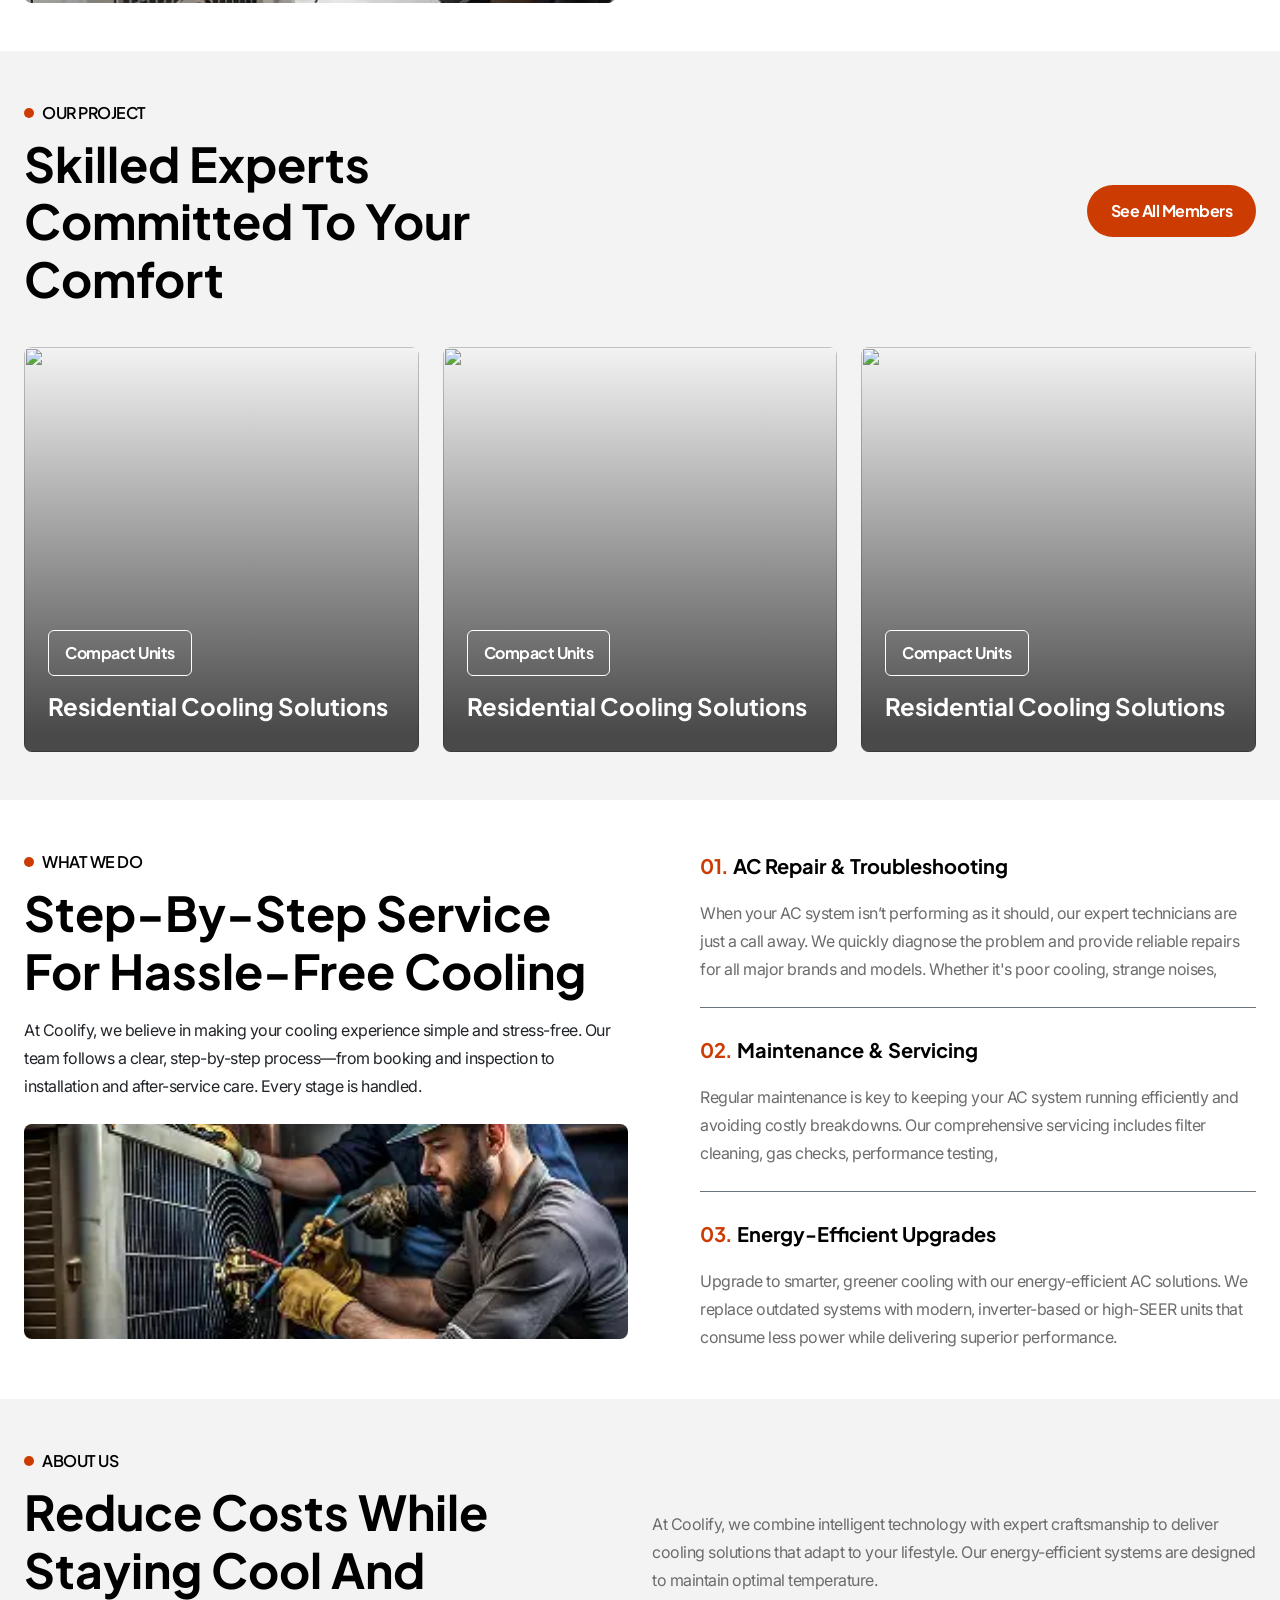
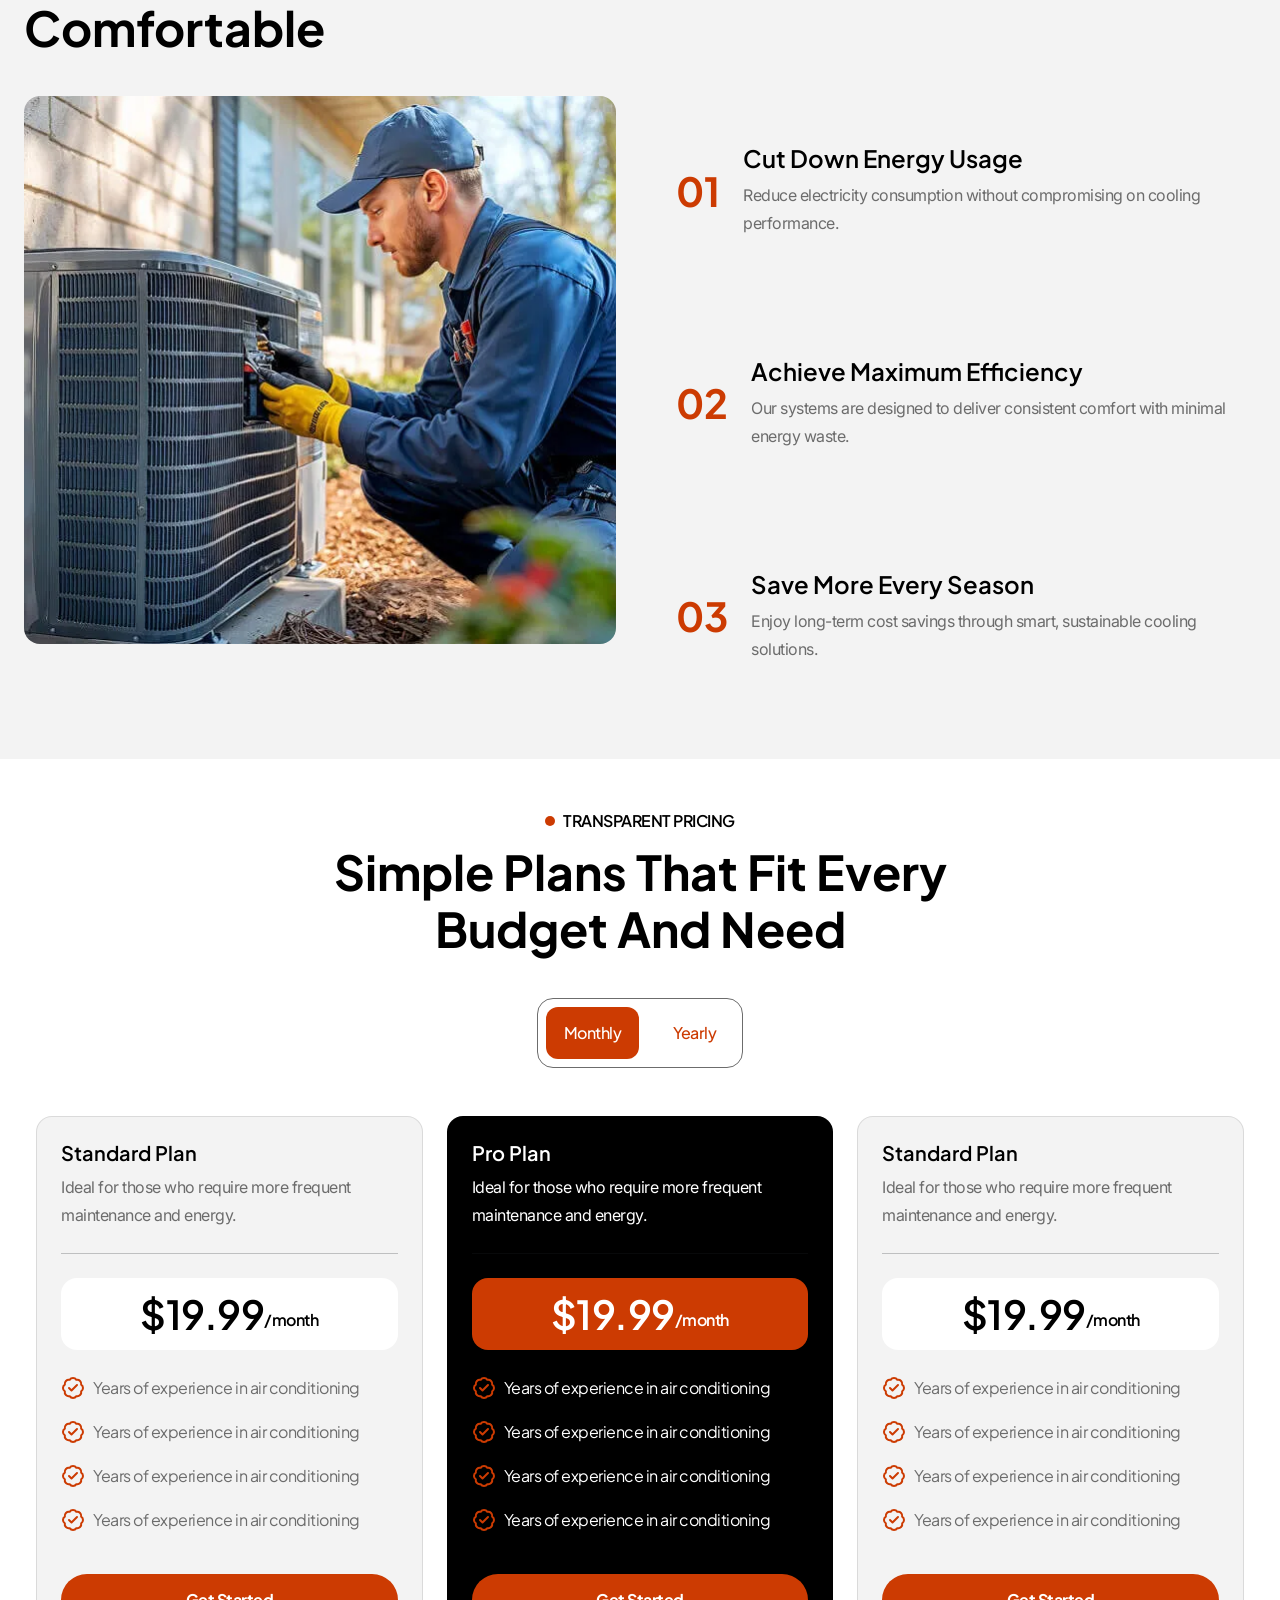
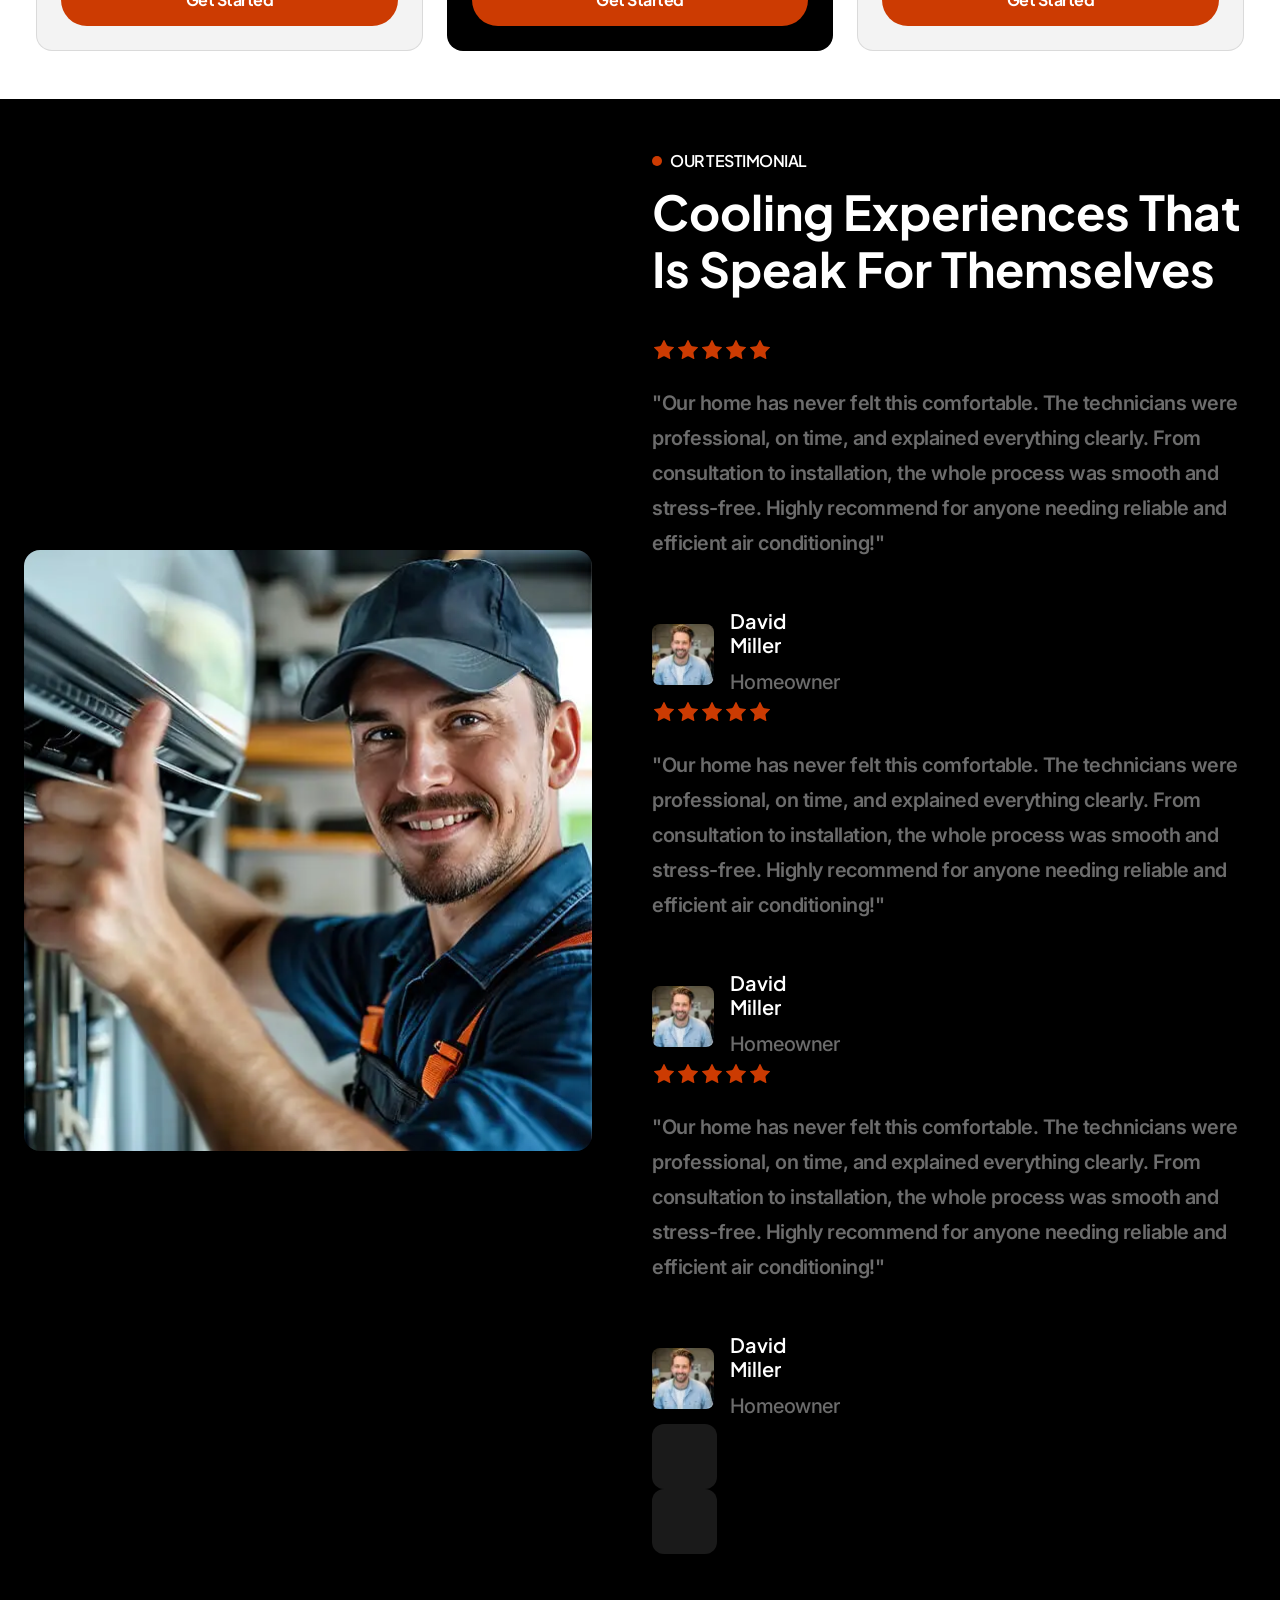
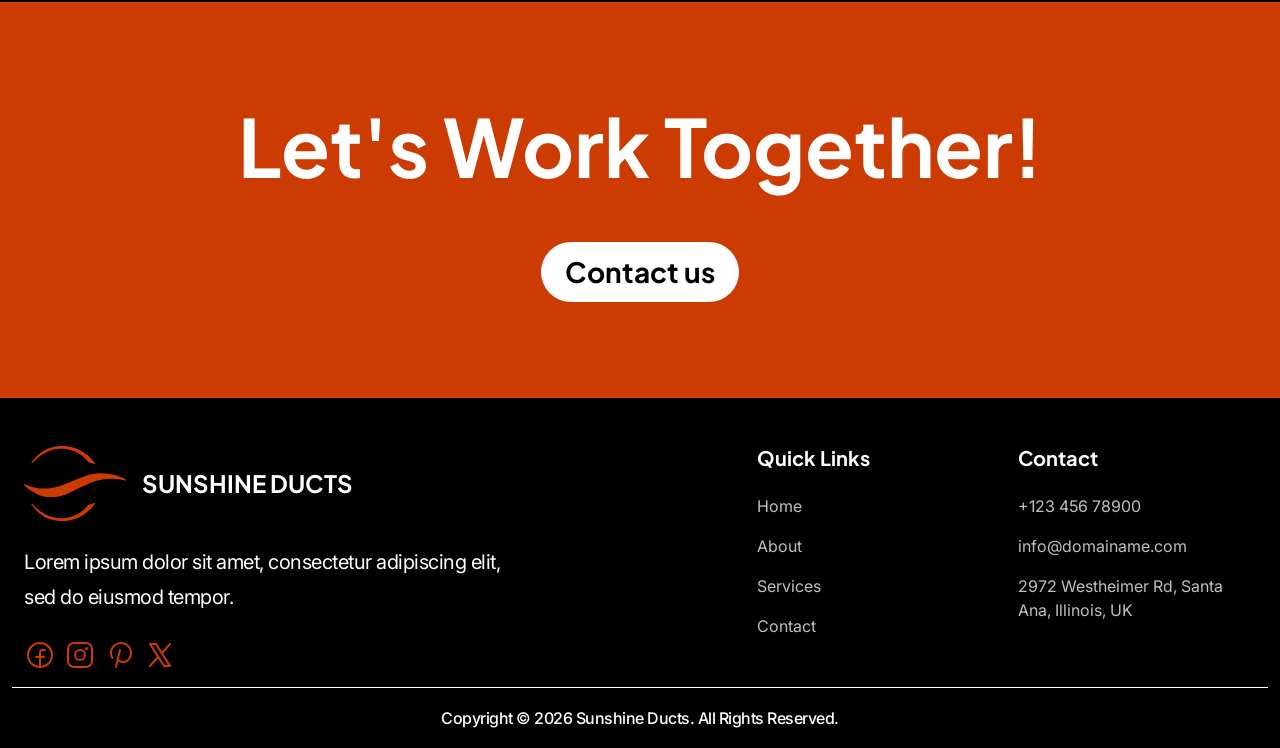
==== commit b1e1d604: "contact us page half completed" ====
--- a/index.html
+++ b/index.html
@@ -85,8 +85,8 @@
                                 </ul>
                             </li>
                             
-                            <li class="nav-item"><a href="about-us.html" class="hoverPrimary nav-link font-pri fw-semibold text-black text-black">About</a></li>
-                            <li class="nav-item"><a href="javascript:void(0)" class="hoverPrimary nav-link font-pri fw-semibold text-black text-black">Contact</a></li>
+                            <li class="nav-item"><a href="about.html" class="hoverPrimary nav-link font-pri fw-semibold text-black text-black">About</a></li>
+                            <li class="nav-item"><a href="contact.html" class="hoverPrimary nav-link font-pri fw-semibold text-black text-black">Contact</a></li>
                         </ul>
                         <a href="javascript:void(0)" class="d-none d-lg-block ms-auto font-pri bg-pri text-white primaryBtn"><span class="btnText">Free Estimate</span></a>
                     </div>
@@ -680,10 +680,10 @@
                                 <div class="d-flex flex-column align-items-start justify-content-center">
                                     <h3 class="mb-4 fs-5 font-pri text-white fw-bold">Quick Links</h3>
                                     <div class="d-flex flex-column align-items-start justify-content-center gap-3">
-                                        <a href="javascript:void(0)" class="fs-6 text-decoration-none text-white opacity-75 font-sec footerLinks">Home</a>
-                                        <a href="javascript:void(0)" class="fs-6 text-decoration-none text-white opacity-75 font-sec footerLinks">About Us</a>
+                                        <a href="index.html" class="fs-6 text-decoration-none text-white opacity-75 font-sec footerLinks">Home</a>
+                                        <a href="about.html" class="fs-6 text-decoration-none text-white opacity-75 font-sec footerLinks">About</a>
                                         <a href="javascript:void(0)" class="fs-6 text-decoration-none text-white opacity-75 font-sec footerLinks">Services</a>
-                                        <a href="javascript:void(0)" class="fs-6 text-decoration-none text-white opacity-75 font-sec footerLinks">Blog</a>
+                                        <a href="contact.html" class="fs-6 text-decoration-none text-white opacity-75 font-sec footerLinks">Contact</a>
                                     </div>
                                 </div>
                             </div>
--- a/assets/css/style.css
+++ b/assets/css/style.css
@@ -374,4 +374,157 @@
     text-transform: capitalize;
     font-size: 1.15rem;
     transition: color 0.3s ease-in-out, background 0.3s ease-in-out;
+}
+
+.aboutLineFiller {
+    width: 100%;
+    height: 6px;
+    background-color: #1A1A1A;
+    position: relative;
+}
+
+.aboutLineFiller::before {
+    content: "";
+    position: absolute;
+    height: 100%;
+    background-color: var(--primaryColor);
+}
+
+.lineFillerOne::before {
+    animation: fillOne 2s ease-out forwards;
+}
+
+.lineFillerTwo::before {
+    animation: fillTwo 2s ease-out forwards;
+}
+
+.lineFillerThree::before {
+    animation: fillThree 2.5s ease-out forwards;
+}
+
+@keyframes fillOne {
+    from {
+        width: 0%;
+    }
+
+    to {
+        width: 78%;
+    }
+}
+
+@keyframes fillTwo {
+    from {
+        width: 0%;
+    }
+
+    to {
+        width: 91%;
+    }
+}
+
+@keyframes fillThree {
+    from {
+        width: 0%;
+    }
+
+    to {
+        width: 86%;
+    }
+}
+
+/* ===== FAQ Accordion (secEight) ===== */
+.faqAccordion {
+    display: flex;
+    flex-direction: column;
+    gap: 16px;
+}
+
+.faqAccordion .faqItem {
+    background-color: #fff;
+    border: 1px solid #e6e8ee;
+    border-radius: 12px;
+    overflow: hidden;
+    transition: background-color 0.3s ease;
+}
+
+.faqAccordion .faqItem:has(.accordion-button:not(.collapsed)) {
+    background-color: #FAFBFF;
+}
+
+.faqAccordion .faqButton {
+    background-color: transparent;
+    border: 0;
+    box-shadow: none !important;
+    padding: 20px 24px;
+    display: flex;
+    align-items: center;
+    justify-content: space-between;
+    gap: 16px;
+    width: 100%;
+    color: #000;
+}
+
+.faqAccordion .faqButton:focus,
+.faqAccordion .faqButton:focus-visible {
+    box-shadow: none !important;
+    outline: none;
+}
+
+.faqAccordion .faqButton::after {
+    display: none;
+}
+
+.faqAccordion .faqQuestion {
+    font-size: 1.05rem;
+    font-weight: 600;
+    color: #000;
+    text-align: left;
+    line-height: 1.4;
+}
+
+.faqAccordion .faqIcon {
+    position: relative;
+    width: 24px;
+    height: 24px;
+    flex-shrink: 0;
+    display: inline-flex;
+    align-items: center;
+    justify-content: center;
+}
+
+.faqAccordion .faqIcon svg {
+    position: absolute;
+    inset: 0;
+    transition: opacity 0.25s ease, transform 0.35s cubic-bezier(0.34, 1.56, 0.64, 1);
+}
+
+.faqAccordion .faqIconMinus {
+    opacity: 0;
+    transform: rotate(-90deg) scale(0.6);
+}
+
+.faqAccordion .accordion-button:not(.collapsed) .faqIconPlus {
+    opacity: 0;
+    transform: rotate(90deg) scale(0.6);
+}
+
+.faqAccordion .accordion-button:not(.collapsed) .faqIconMinus {
+    opacity: 1;
+    transform: rotate(0deg) scale(1);
+}
+
+.faqAccordion .accordion-body.faqAnswer {
+    padding: 0 24px 20px 24px;
+    color: #555;
+    font-size: 1rem;
+    line-height: 1.6;
+}
+
+/* Overshoot easing on the collapse transition */
+.faqAccordion .accordion-collapse {
+    transition: height 0.45s cubic-bezier(0.34, 1.4, 0.64, 1);
+}
+
+.faqAccordion .accordion-collapse.collapsing {
+    transition: height 0.45s cubic-bezier(0.34, 1.4, 0.64, 1);
 }
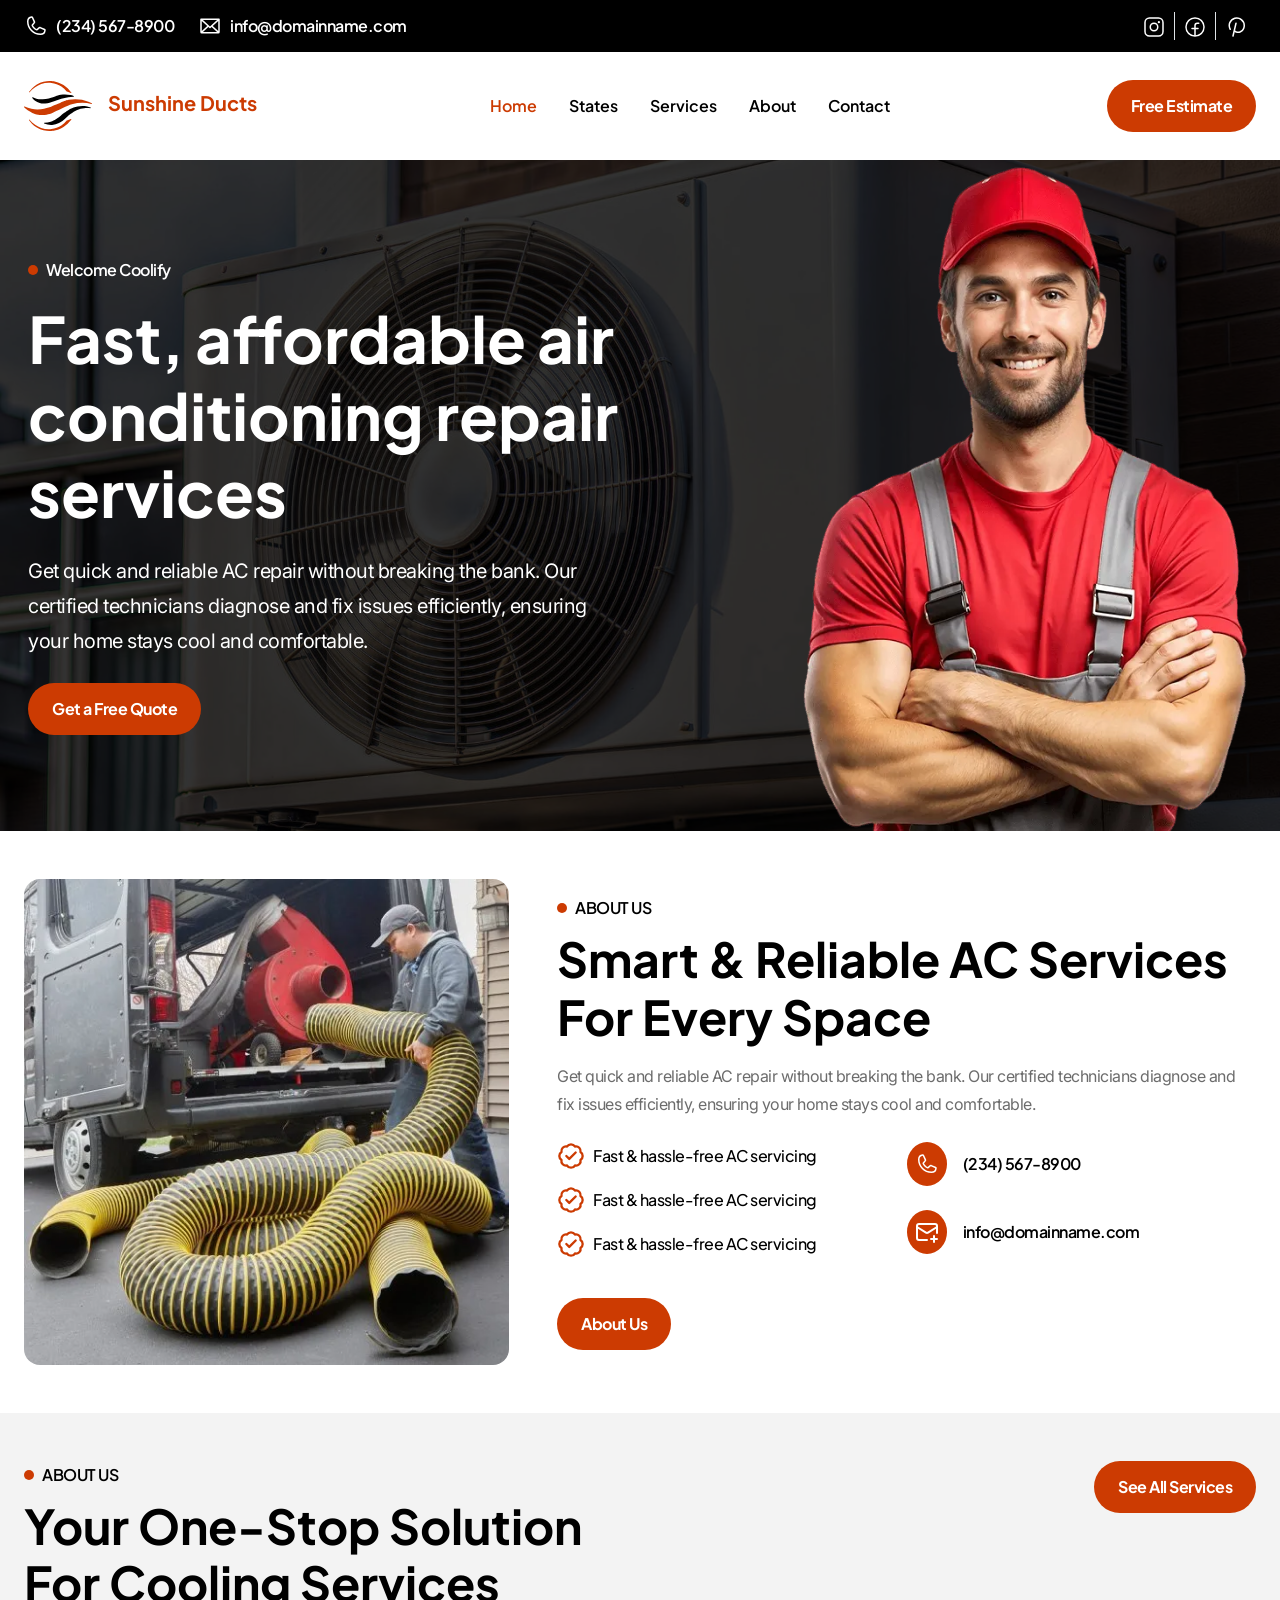
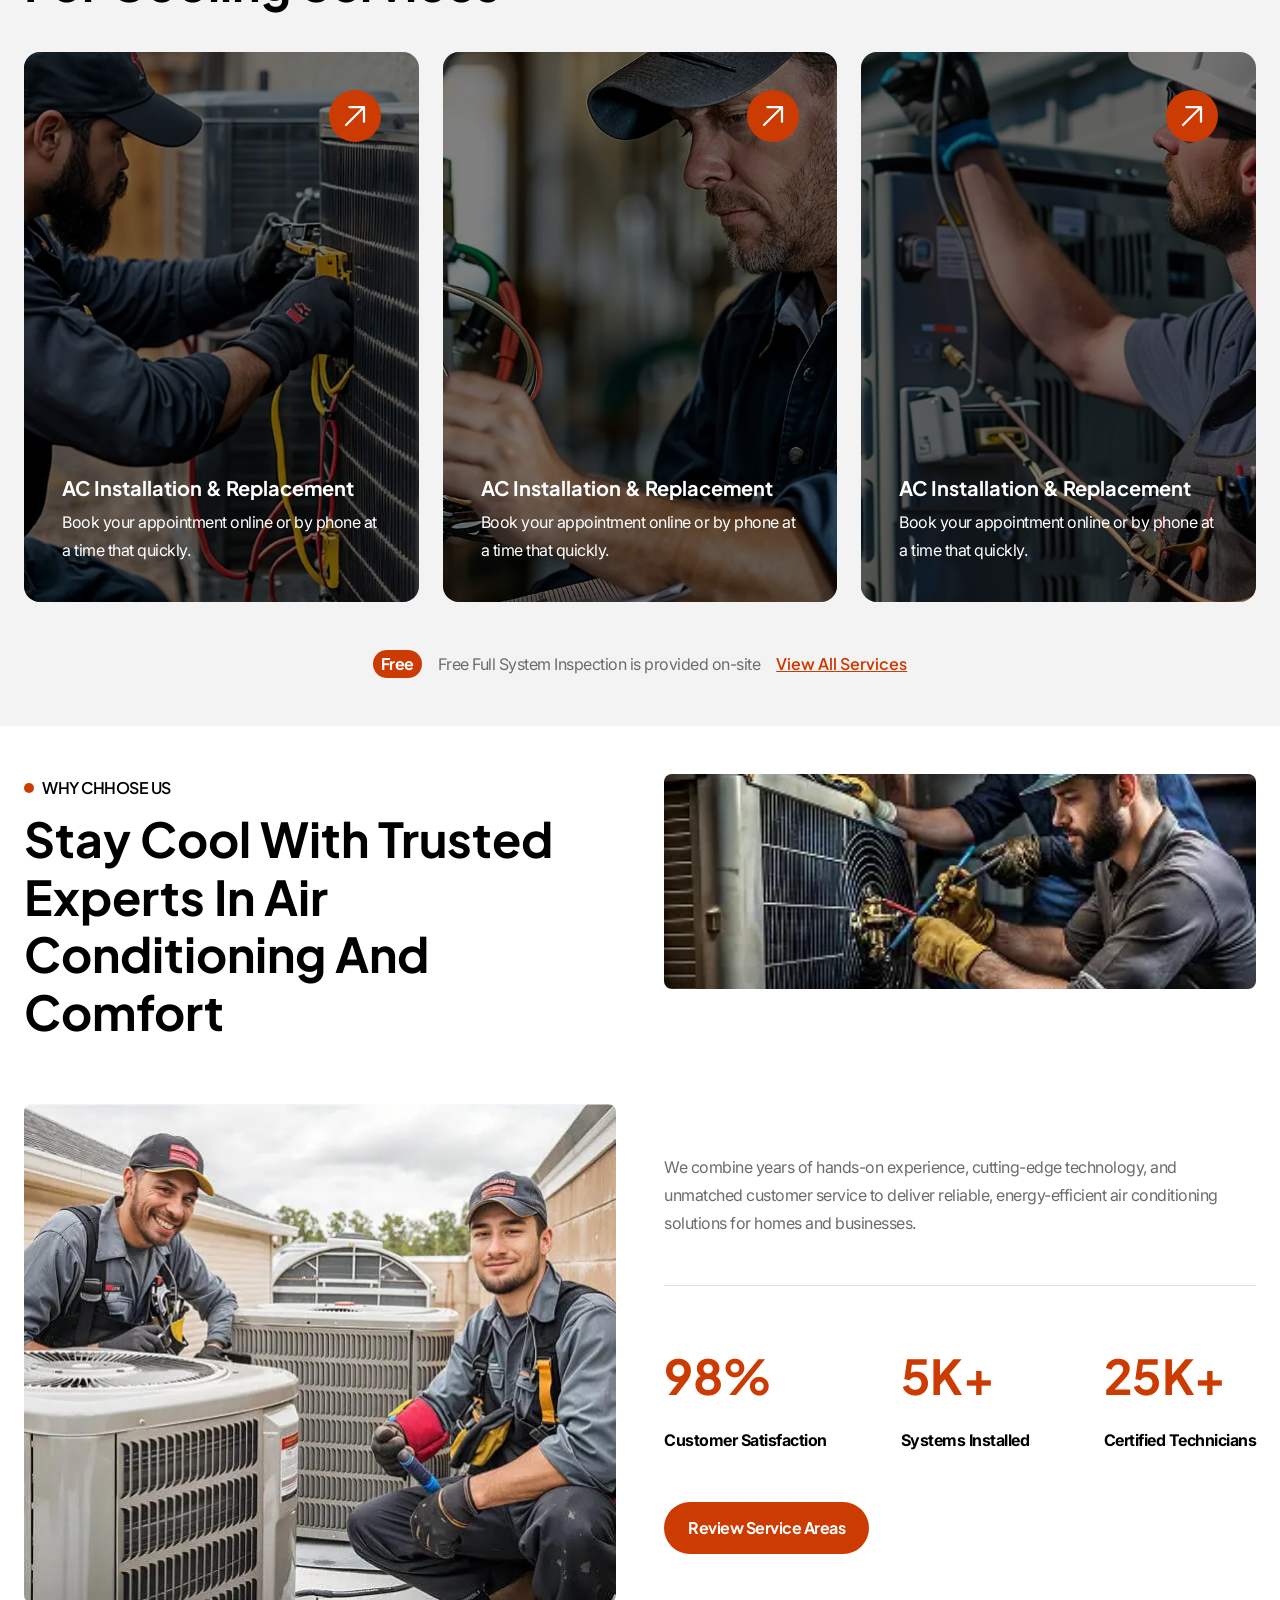
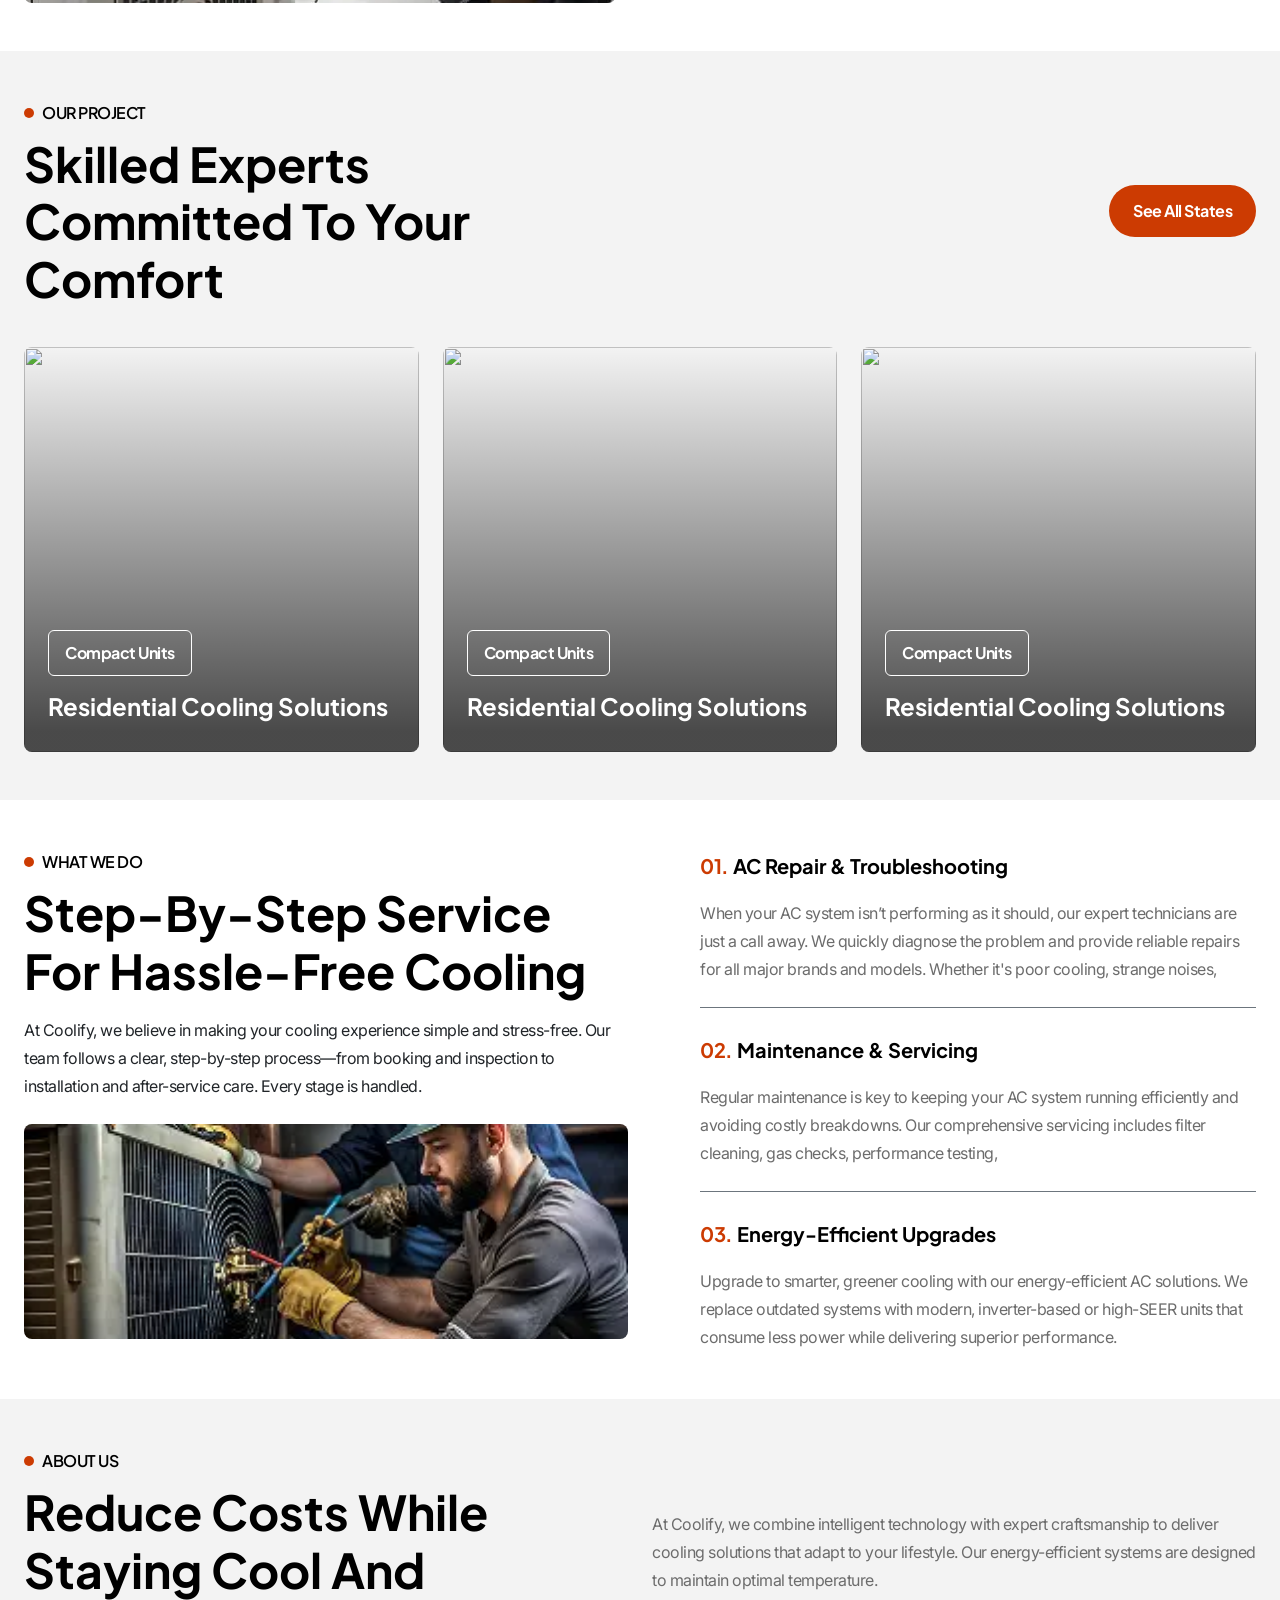
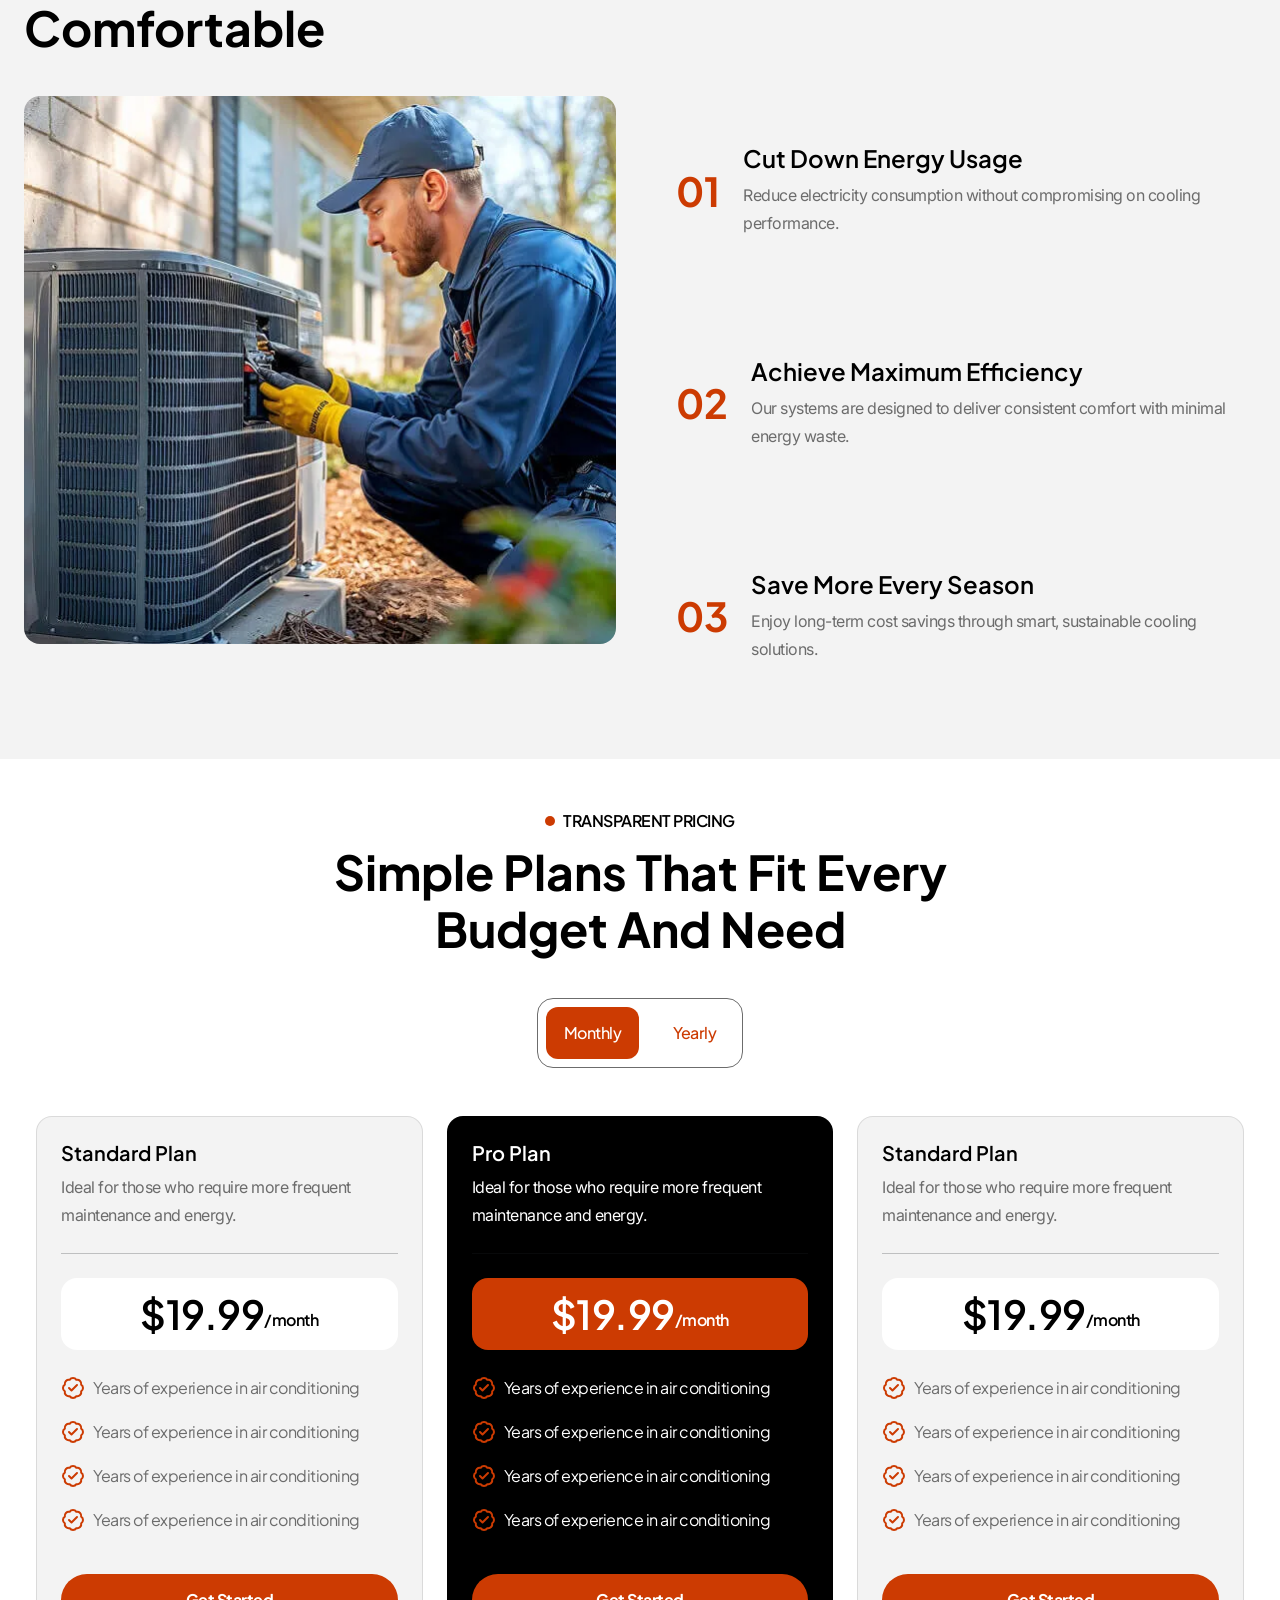
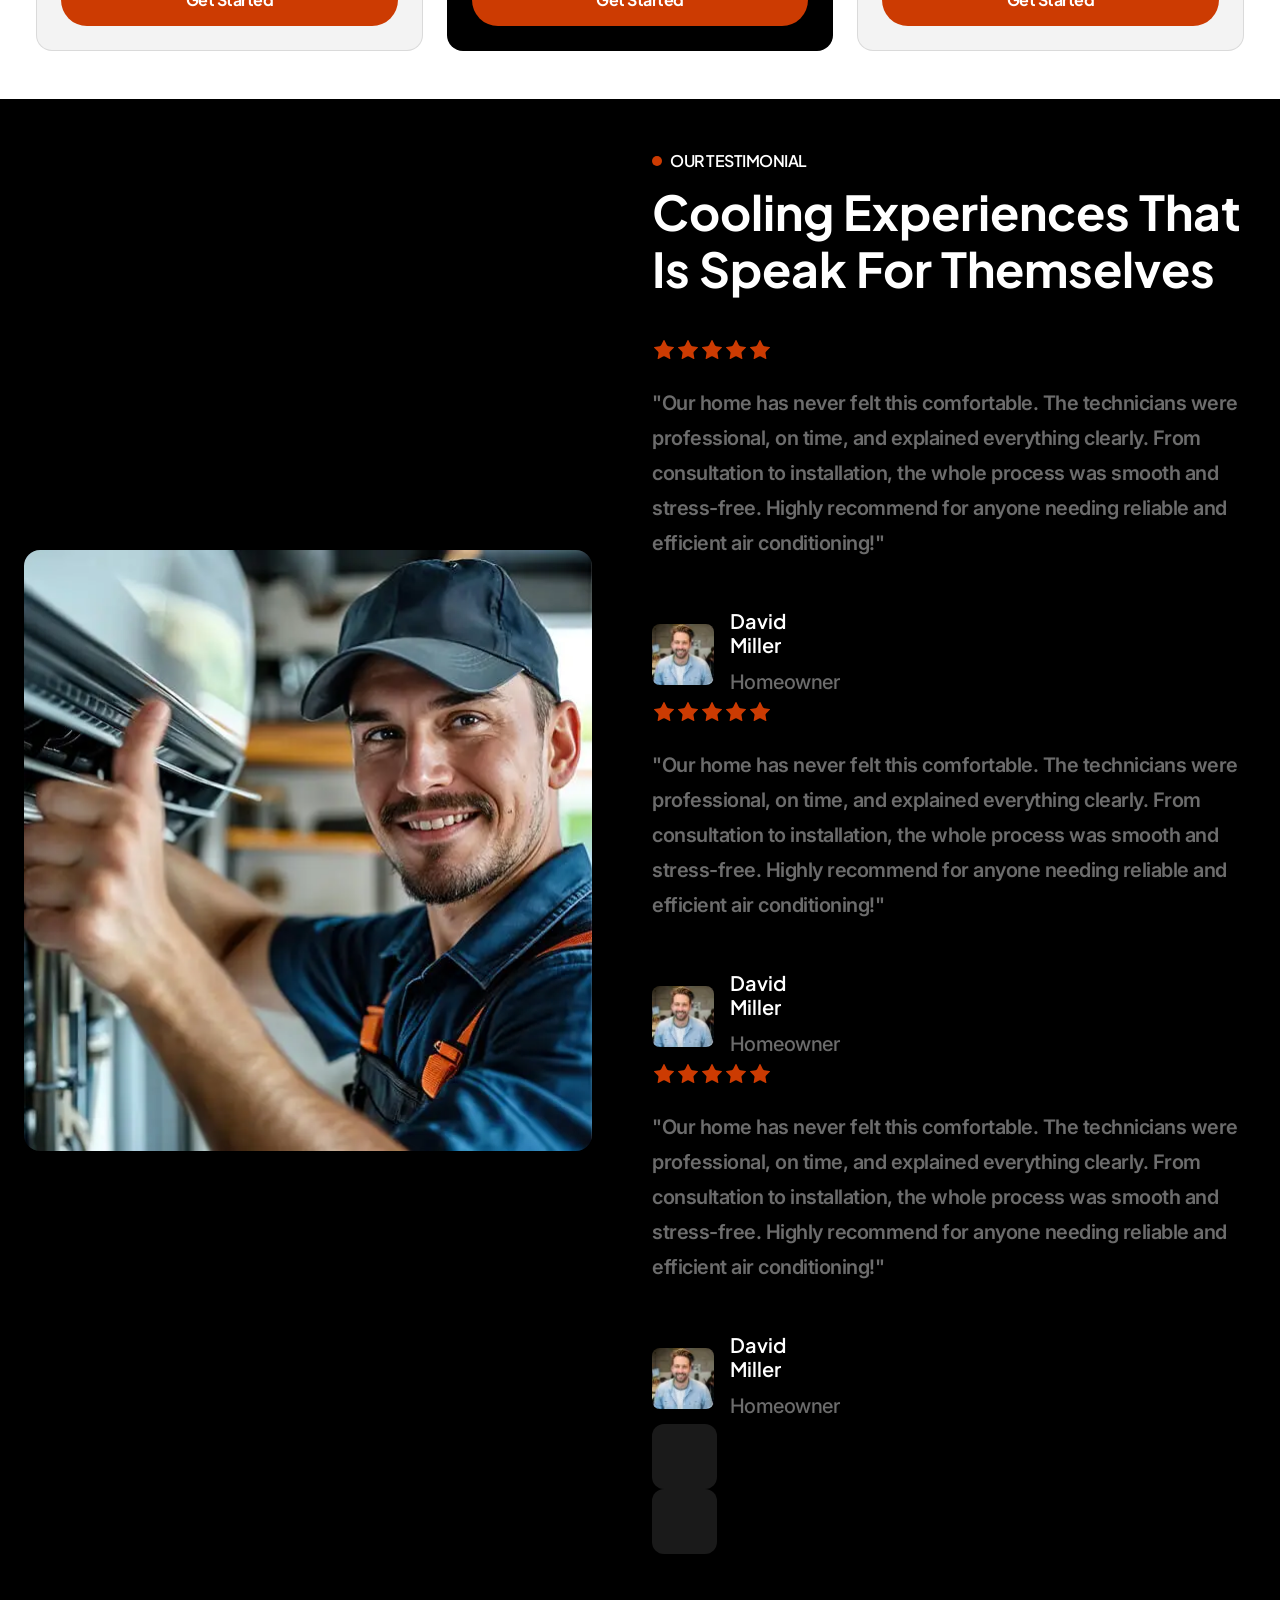
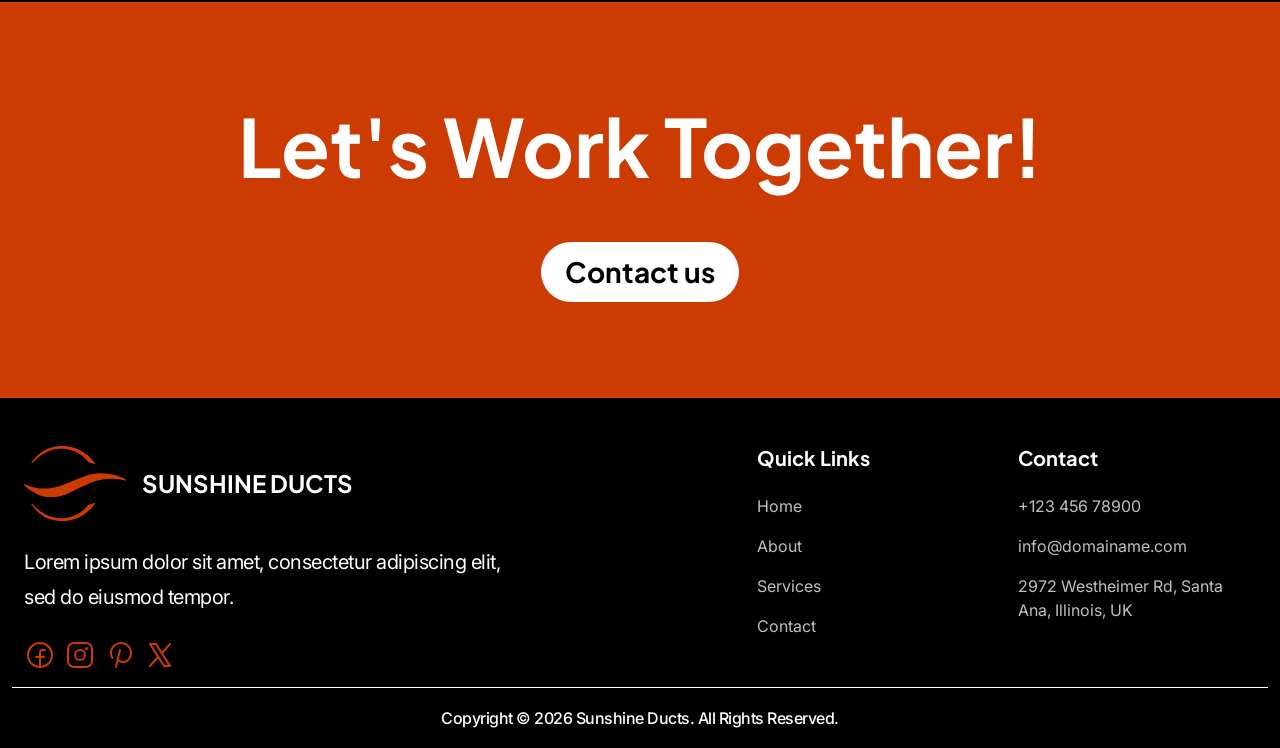
==== commit 137c664d: "completed services page" ====
--- a/index.html
+++ b/index.html
@@ -63,32 +63,13 @@
 
                     <div class="collapse navbar-collapse" id="headerMenu">
                         <ul class="navbar-nav ms-auto gap-3">
-                            <li class="nav-item"><a href="index.html" class="nav-link font-pri fw-semibold text-black color-pri">Home</a></li>
-                            <li class="nav-item dropdown">
-                                <a href="javascript:void(0)" class="hoverPrimary nav-link dropdown-toggle font-pri fw-semibold text-black text-black" role="button" data-bs-toggle="dropdown" aria-expanded="false">States</a>
-                                <ul class="dropdown-menu bg-pri p-0">
-                                    <li class="p-2"><a href="javascript:void(0)" class="dropdown-link font-pri fw-semibold text-white text-decoration-none fs-6">Ontario</a></li>
-                                    <li class="p-2"><a href="javascript:void(0)" class="dropdown-link font-pri fw-semibold text-white text-decoration-none fs-6">Alberta</a></li>
-                                    <li class="p-2"><a href="javascript:void(0)" class="dropdown-link font-pri fw-semibold text-white text-decoration-none fs-6">Saskatchewan</a></li>
-                                    <li class="p-2"><a href="javascript:void(0)" class="dropdown-link font-pri fw-semibold text-white text-decoration-none fs-6">Manitoba</a></li>
-                                    <li class="p-2"><a href="javascript:void(0)" class="dropdown-link font-pri fw-semibold text-white text-decoration-none fs-6">British Columbia</a></li>
-                                </ul>
-                            </li>
-
-                            <li class="nav-item dropdown">
-                                <a href="javascript:void(0)" class="hoverPrimary nav-link dropdown-toggle font-pri fw-semibold text-black text-black" role="button" data-bs-toggle="dropdown" aria-expanded="false">Services</a>
-                                <ul class="dropdown-menu bg-pri p-0">
-                                    <li class="p-2"><a href="javascript:void(0)" class="dropdown-link font-pri fw-semibold text-white text-decoration-none fs-6">Ducts & Vents Cleaning</a></li>
-                                    <li class="p-2"><a href="javascript:void(0)" class="dropdown-link font-pri fw-semibold text-white text-decoration-none fs-6">AC & Furnace Cleaning</a></li>
-                                    <li class="p-2"><a href="javascript:void(0)" class="dropdown-link font-pri fw-semibold text-white text-decoration-none fs-6">Dryer Vent Cleaning</a></li>
-                                    <li class="p-2"><a href="javascript:void(0)" class="dropdown-link font-pri fw-semibold text-white text-decoration-none fs-6">Full System Inspection</a></li>
-                                </ul>
-                            </li>
-                            
-                            <li class="nav-item"><a href="about.html" class="hoverPrimary nav-link font-pri fw-semibold text-black text-black">About</a></li>
-                            <li class="nav-item"><a href="contact.html" class="hoverPrimary nav-link font-pri fw-semibold text-black text-black">Contact</a></li>
+                            <li class="nav-item"><a href="index.html" class="hoverPrimary nav-link font-pri fw-semibold color-pri">Home</a></li>
+                            <li class="nav-item"><a href="states.html" class="hoverPrimary nav-link font-pri fw-semibold text-black">States</a></li>
+                            <li class="nav-item"><a href="services.html" class="hoverPrimary nav-link font-pri fw-semibold text-black">Services</a></li>
+                            <li class="nav-item"><a href="about.html" class="hoverPrimary nav-link font-pri fw-semibold text-black">About</a></li>
+                            <li class="nav-item"><a href="contact.html" class="hoverPrimary nav-link font-pri fw-semibold text-black">Contact</a></li>
                         </ul>
-                        <a href="javascript:void(0)" class="d-none d-lg-block ms-auto font-pri bg-pri text-white primaryBtn"><span class="btnText">Free Estimate</span></a>
+                        <a href="contact.html" class="d-none d-lg-block ms-auto font-pri bg-pri text-white primaryBtn"><span class="btnText">Free Estimate</span></a>
                     </div>
                 </nav>
             </div>
@@ -103,7 +84,7 @@
                             <div class="d-flex flex-row align-items-center justify-content-center gap-2 mb-3"><span class="badgeCircle"></span><span class="font-pri text-white fw-semibold fs-6">Welcome Coolify</span></div>
                             <h1 class="mb-4 font-pri text-white fw-bold display-3 text-center text-lg-start">Fast, affordable air conditioning repair services</h1>
                             <p class="mb-4 font-sec text-white fs-5 text-center text-lg-start">Get quick and reliable AC repair without breaking the bank. Our certified technicians diagnose and fix issues efficiently, ensuring your home stays cool and comfortable.</p>
-                            <a href="javascript:void(0)" class="font-pri bg-pri text-white primaryBtn"><span class="btnText">Get a Free Quote</span></a>
+                            <a href="contact.html" class="font-pri bg-pri text-white primaryBtn"><span class="btnText">Get a Free Quote</span></a>
                         </div>
                     </div>
                     <div class="col-12 col-lg-6 position-relative d-none d-lg-block">
@@ -157,7 +138,7 @@
                                         </div>
                                     </div>
                                 </div>
-                                <a href="javascript:void(0)" class="bg-pri text-white primaryBtn"><span class="btnText">About Us</span></a>
+                                <a href="about.html" class="bg-pri text-white primaryBtn"><span class="btnText">About Us</span></a>
                             </div>
                         </div>
                     </div>
@@ -177,7 +158,7 @@
                         </div>
                         <div class="col-12 col-lg-6">
                             <div class="d-flex flex-row align-items-center justify-content-center justify-content-lg-end">
-                                <a href="javascript:void(0)" class="bg-pri text-white primaryBtn"><span class="btnText">See All Services</span></a>
+                                <a href="services.html" class="bg-pri text-white primaryBtn"><span class="btnText">See All Services</span></a>
                             </div>
                         </div>
                     </div>
@@ -185,7 +166,7 @@
                         <div class="col-12 col-sm-6 col-lg-4">
                             <div class="serviceBox">
                                 <img src="assets/content/img/sec-3-serviceBox-img-1.webp" alt="" class="serviceBoxBgImg">
-                                <a href="javascript:void(0)" class="p-2 bg-pri rounded-circle serviceBoxServiceIcon"><svg xmlns="http://www.w3.org/2000/svg" width="36" height="36" fill="#ffffff" viewBox="0 0 256 256"><path d="M200,64V168a8,8,0,0,1-16,0V83.31L69.66,197.66a8,8,0,0,1-11.32-11.32L172.69,72H88a8,8,0,0,1,0-16H192A8,8,0,0,1,200,64Z"></path></svg></a>
+                                <a href="services.html" class="p-2 bg-pri rounded-circle serviceBoxServiceIcon"><svg xmlns="http://www.w3.org/2000/svg" width="36" height="36" fill="#ffffff" viewBox="0 0 256 256"><path d="M200,64V168a8,8,0,0,1-16,0V83.31L69.66,197.66a8,8,0,0,1-11.32-11.32L172.69,72H88a8,8,0,0,1,0-16H192A8,8,0,0,1,200,64Z"></path></svg></a>
                                 <div class="position-relative z-3 d-flex flex-column align-items-start justify-content-center w-100">
                                     <h3 class="text-start font-pri text-white fw-bold fs-5">AC Installation & Replacement</h3>
                                     <p class="mb-0 font-sec text-white text-start">Book your appointment online or by phone at a time that quickly.</p>
@@ -195,7 +176,7 @@
                         <div class="col-12 col-sm-6 col-lg-4">
                             <div class="serviceBox">
                                 <img src="assets/content/img/sec-3-serviceBox-img-2.webp" alt="" class="serviceBoxBgImg">
-                                <a href="javascript:void(0)" class="p-2 bg-pri rounded-circle serviceBoxServiceIcon"><svg xmlns="http://www.w3.org/2000/svg" width="36" height="36" fill="#ffffff" viewBox="0 0 256 256"><path d="M200,64V168a8,8,0,0,1-16,0V83.31L69.66,197.66a8,8,0,0,1-11.32-11.32L172.69,72H88a8,8,0,0,1,0-16H192A8,8,0,0,1,200,64Z"></path></svg></a>
+                                <a href="services.html" class="p-2 bg-pri rounded-circle serviceBoxServiceIcon"><svg xmlns="http://www.w3.org/2000/svg" width="36" height="36" fill="#ffffff" viewBox="0 0 256 256"><path d="M200,64V168a8,8,0,0,1-16,0V83.31L69.66,197.66a8,8,0,0,1-11.32-11.32L172.69,72H88a8,8,0,0,1,0-16H192A8,8,0,0,1,200,64Z"></path></svg></a>
                                 <div class="position-relative z-3 d-flex flex-column align-items-start justify-content-center w-100">
                                     <h3 class="text-start font-pri text-white fw-bold fs-5">AC Installation & Replacement</h3>
                                     <p class="mb-0 font-sec text-white text-start">Book your appointment online or by phone at a time that quickly.</p>
@@ -205,7 +186,7 @@
                         <div class="col-12 col-sm-6 col-lg-4">
                             <div class="serviceBox">
                                 <img src="assets/content/img/sec-3-serviceBox-img-3.webp" alt="" class="serviceBoxBgImg">
-                                <a href="javascript:void(0)" class="p-2 bg-pri rounded-circle serviceBoxServiceIcon"><svg xmlns="http://www.w3.org/2000/svg" width="36" height="36" fill="#ffffff" viewBox="0 0 256 256"><path d="M200,64V168a8,8,0,0,1-16,0V83.31L69.66,197.66a8,8,0,0,1-11.32-11.32L172.69,72H88a8,8,0,0,1,0-16H192A8,8,0,0,1,200,64Z"></path></svg></a>
+                                <a href="services.html" class="p-2 bg-pri rounded-circle serviceBoxServiceIcon"><svg xmlns="http://www.w3.org/2000/svg" width="36" height="36" fill="#ffffff" viewBox="0 0 256 256"><path d="M200,64V168a8,8,0,0,1-16,0V83.31L69.66,197.66a8,8,0,0,1-11.32-11.32L172.69,72H88a8,8,0,0,1,0-16H192A8,8,0,0,1,200,64Z"></path></svg></a>
                                 <div class="position-relative z-3 d-flex flex-column align-items-start justify-content-center w-100">
                                     <h3 class="text-start font-pri text-white fw-bold fs-5">AC Installation & Replacement</h3>
                                     <p class="mb-0 font-sec text-white text-start">Book your appointment online or by phone at a time that quickly.</p>
@@ -218,7 +199,7 @@
                             <div class="swiper-slide">
                                 <div class="serviceBox">
                                     <img src="assets/content/img/sec-3-serviceBox-img-1.webp" alt="" class="serviceBoxBgImg">
-                                    <a href="javascript:void(0)" class="p-2 bg-pri rounded-circle serviceBoxServiceIcon"><svg xmlns="http://www.w3.org/2000/svg" width="36" height="36" fill="#ffffff" viewBox="0 0 256 256"><path d="M200,64V168a8,8,0,0,1-16,0V83.31L69.66,197.66a8,8,0,0,1-11.32-11.32L172.69,72H88a8,8,0,0,1,0-16H192A8,8,0,0,1,200,64Z"></path></svg></a>
+                                    <a href="services.html" class="p-2 bg-pri rounded-circle serviceBoxServiceIcon"><svg xmlns="http://www.w3.org/2000/svg" width="36" height="36" fill="#ffffff" viewBox="0 0 256 256"><path d="M200,64V168a8,8,0,0,1-16,0V83.31L69.66,197.66a8,8,0,0,1-11.32-11.32L172.69,72H88a8,8,0,0,1,0-16H192A8,8,0,0,1,200,64Z"></path></svg></a>
                                     <div class="position-relative z-3 d-flex flex-column align-items-start justify-content-center w-100">
                                         <h3 class="text-start font-pri text-white fw-bold fs-5">AC Installation & Replacement</h3>
                                         <p class="mb-0 font-sec text-white text-start">Book your appointment online or by phone at a time that quickly.</p>
@@ -228,7 +209,7 @@
                             <div class="swiper-slide">
                                 <div class="serviceBox">
                                     <img src="assets/content/img/sec-3-serviceBox-img-2.webp" alt="" class="serviceBoxBgImg">
-                                    <a href="javascript:void(0)" class="p-2 bg-pri rounded-circle serviceBoxServiceIcon"><svg xmlns="http://www.w3.org/2000/svg" width="36" height="36" fill="#ffffff" viewBox="0 0 256 256"><path d="M200,64V168a8,8,0,0,1-16,0V83.31L69.66,197.66a8,8,0,0,1-11.32-11.32L172.69,72H88a8,8,0,0,1,0-16H192A8,8,0,0,1,200,64Z"></path></svg></a>
+                                    <a href="services.html" class="p-2 bg-pri rounded-circle serviceBoxServiceIcon"><svg xmlns="http://www.w3.org/2000/svg" width="36" height="36" fill="#ffffff" viewBox="0 0 256 256"><path d="M200,64V168a8,8,0,0,1-16,0V83.31L69.66,197.66a8,8,0,0,1-11.32-11.32L172.69,72H88a8,8,0,0,1,0-16H192A8,8,0,0,1,200,64Z"></path></svg></a>
                                     <div class="position-relative z-3 d-flex flex-column align-items-start justify-content-center w-100">
                                         <h3 class="text-start font-pri text-white fw-bold fs-5">AC Installation & Replacement</h3>
                                         <p class="mb-0 font-sec text-white text-start">Book your appointment online or by phone at a time that quickly.</p>
@@ -238,7 +219,7 @@
                             <div class="swiper-slide">
                                 <div class="serviceBox">
                                     <img src="assets/content/img/sec-3-serviceBox-img-3.webp" alt="" class="serviceBoxBgImg">
-                                    <a href="javascript:void(0)" class="p-2 bg-pri rounded-circle serviceBoxServiceIcon"><svg xmlns="http://www.w3.org/2000/svg" width="36" height="36" fill="#ffffff" viewBox="0 0 256 256"><path d="M200,64V168a8,8,0,0,1-16,0V83.31L69.66,197.66a8,8,0,0,1-11.32-11.32L172.69,72H88a8,8,0,0,1,0-16H192A8,8,0,0,1,200,64Z"></path></svg></a>
+                                    <a href="services.html" class="p-2 bg-pri rounded-circle serviceBoxServiceIcon"><svg xmlns="http://www.w3.org/2000/svg" width="36" height="36" fill="#ffffff" viewBox="0 0 256 256"><path d="M200,64V168a8,8,0,0,1-16,0V83.31L69.66,197.66a8,8,0,0,1-11.32-11.32L172.69,72H88a8,8,0,0,1,0-16H192A8,8,0,0,1,200,64Z"></path></svg></a>
                                     <div class="position-relative z-3 d-flex flex-column align-items-start justify-content-center w-100">
                                         <h3 class="text-start font-pri text-white fw-bold fs-5">AC Installation & Replacement</h3>
                                         <p class="mb-0 font-sec text-white text-start">Book your appointment online or by phone at a time that quickly.</p>
@@ -250,7 +231,7 @@
                     <div class="d-flex flex-column flex-sm-row align-items-center justify-content-center gap-3">
                         <span class="bg-pri font-pri text-white fw-bold px-2 fs-6 rounded-pill">Free</span>
                         <p class="mb-0 color-para font-sec text-center">Free Full System Inspection is provided on-site</p>
-                        <a href="javascript:void(0)" class="font-pri color-pri fw-semibold hoverBlack">View All Services</a>
+                        <a href="services.html" class="font-pri color-pri fw-semibold hoverBlack">View All Services</a>
                     </div>
                 </div>
             </div>
@@ -293,7 +274,7 @@
                                 </div>
                             </div>
                             <div class="mt-5 d-flex flex-row align-items-center justify-content-center justify-content-lg-start">
-                                <a href="javascript:void(0)" class="bg-pri text-white primaryBtn"><span class="btnText">Review Testimonials</span></a>
+                                <a href="states.html" class="bg-pri text-white primaryBtn"><span class="btnText">Review Service Areas</span></a>
                             </div>
                         </div>
                     </div>
@@ -313,27 +294,27 @@
                         </div>
                         <div class="col-12 col-lg-6">
                             <div class="d-flex flex-row align-items-center justify-content-center justify-content-lg-end">
-                                <a href="javascript:void(0)" class="bg-pri text-white primaryBtn"><span class="btnText">See All Members</span></a>
+                                <a href="states.html" class="bg-pri text-white primaryBtn"><span class="btnText">See All States</span></a>
                             </div>
                         </div>
                     </div>
                     <div class="d-none d-lg-flex row gx-4" style="min-height: 405px !important;">
                         <div class="col-12 col-lg-4">
-                            <a href="javascript:void(0)" class="secFourBox">
+                            <a href="states.html" class="secFourBox">
                                 <img src="https://demo.awaikenthemes.com/coolify/demo3/wp-content/uploads/2025/07/project-1.jpg" alt="" class="secFourBoxImg">
                                 <span class="d-block position-relative z-3 font-pri px-3 py-2 fw-bold border border-1 border-white rounded-2 mb-3 fs-6">Compact Units</span>
                                 <h3 class="position-relative z-3 font-pri fw-bold fs-4 text-capitalize">Residential cooling solutions</h3>
                             </a>
                         </div>
                         <div class="col-12 col-lg-4">
-                            <a href="javascript:void(0)" class="secFourBox">
+                            <a href="states.html" class="secFourBox">
                                 <img src="https://demo.awaikenthemes.com/coolify/demo3/wp-content/uploads/2025/07/project-2.jpg" alt="" class="secFourBoxImg">
                                 <span class="d-block position-relative z-3 font-pri px-3 py-2 fw-bold border border-1 border-white rounded-2 mb-3 fs-6">Compact Units</span>
                                 <h3 class="position-relative z-3 font-pri fw-bold fs-4 text-capitalize">Residential cooling solutions</h3>
                             </a>
                         </div>
                         <div class="col-12 col-lg-4">
-                            <a href="javascript:void(0)" class="secFourBox">
+                            <a href="states.html" class="secFourBox">
                                 <img src="https://demo.awaikenthemes.com/coolify/demo3/wp-content/uploads/2025/07/project-3.jpg" alt="" class="secFourBoxImg">
                                 <span class="d-block position-relative z-3 font-pri px-3 py-2 fw-bold border border-1 border-white rounded-2 mb-3 fs-6">Compact Units</span>
                                 <h3 class="position-relative z-3 font-pri fw-bold fs-4 text-capitalize">Residential cooling solutions</h3>
@@ -344,21 +325,21 @@
                     <div class="swiper secFiveSwiper d-block d-lg-none">
                         <div class="swiper-wrapper">
                             <div class="swiper-slide">
-                                <a href="javascript:void(0)" class="secFourBox">
+                                <a href="states.html" class="secFourBox">
                                     <img src="https://demo.awaikenthemes.com/coolify/demo3/wp-content/uploads/2025/07/project-1.jpg" alt="" class="secFourBoxImg">
                                     <span class="d-block position-relative z-3 font-pri px-3 py-2 fw-bold border border-1 border-white rounded-2 mb-3 fs-6">Compact Units</span>
                                     <h3 class="position-relative z-3 font-pri fw-bold fs-4 text-capitalize">Residential cooling solutions</h3>
                                 </a>
                             </div>
                             <div class="swiper-slide">
-                                <a href="javascript:void(0)" class="secFourBox">
+                                <a href="states.html" class="secFourBox">
                                     <img src="https://demo.awaikenthemes.com/coolify/demo3/wp-content/uploads/2025/07/project-2.jpg" alt="" class="secFourBoxImg">
                                     <span class="d-block position-relative z-3 font-pri px-3 py-2 fw-bold border border-1 border-white rounded-2 mb-3 fs-6">Compact Units</span>
                                     <h3 class="position-relative z-3 font-pri fw-bold fs-4 text-capitalize">Residential cooling solutions</h3>
                                 </a>
                             </div>
                             <div class="swiper-slide">
-                                <a href="javascript:void(0)" class="secFourBox">
+                                <a href="states.html" class="secFourBox">
                                     <img src="https://demo.awaikenthemes.com/coolify/demo3/wp-content/uploads/2025/07/project-3.jpg" alt="" class="secFourBoxImg">
                                     <span class="d-block position-relative z-3 font-pri px-3 py-2 fw-bold border border-1 border-white rounded-2 mb-3 fs-6">Compact Units</span>
                                     <h3 class="position-relative z-3 font-pri fw-bold fs-4 text-capitalize">Residential cooling solutions</h3>
@@ -647,7 +628,7 @@
                 <div class="container-lg wrapper py-5">
                     <div class="d-flex flex-column align-items-center justify-content-center gap-5">
                         <h2 class="display-1 text-white font-pri fw-bold text-center mb-0">Let's Work Together!</h2>
-                        <a href="javascript:void(0)" class="secondaryBtn">Contact us</a>
+                        <a href="contact.html" class="secondaryBtn">Contact us</a>
                     </div>
                 </div>
             </div>
@@ -666,10 +647,10 @@
                             </div>
                             <p class="mb-4 font-sec text-white fs-5">Lorem ipsum dolor sit amet, consectetur adipiscing elit, sed do eiusmod tempor.</p>
                             <div class="d-flex flex-row align-items-center justify-content-start gap-2">
-                                <a href="javascript:void(0)"><svg xmlns="http://www.w3.org/2000/svg" width="32" height="32" fill="#cc3b02" viewBox="0 0 256 256"><path d="M128,24A104,104,0,1,0,232,128,104.11,104.11,0,0,0,128,24Zm8,191.63V152h24a8,8,0,0,0,0-16H136V112a16,16,0,0,1,16-16h16a8,8,0,0,0,0-16H152a32,32,0,0,0-32,32v24H96a8,8,0,0,0,0,16h24v63.63a88,88,0,1,1,16,0Z"></path></svg></a>
-                                <a href="javascript:void(0)"><svg xmlns="http://www.w3.org/2000/svg" width="32" height="32" fill="#cc3b02" viewBox="0 0 256 256"><path d="M128,80a48,48,0,1,0,48,48A48.05,48.05,0,0,0,128,80Zm0,80a32,32,0,1,1,32-32A32,32,0,0,1,128,160ZM176,24H80A56.06,56.06,0,0,0,24,80v96a56.06,56.06,0,0,0,56,56h96a56.06,56.06,0,0,0,56-56V80A56.06,56.06,0,0,0,176,24Zm40,152a40,40,0,0,1-40,40H80a40,40,0,0,1-40-40V80A40,40,0,0,1,80,40h96a40,40,0,0,1,40,40ZM192,76a12,12,0,1,1-12-12A12,12,0,0,1,192,76Z"></path></svg></a>
-                                <a href="javascript:void(0)"><svg xmlns="http://www.w3.org/2000/svg" width="32" height="32" fill="#cc3b02" viewBox="0 0 256 256"><path d="M224,112c0,22.57-7.9,43.2-22.23,58.11C188.39,184,170.25,192,152,192c-17.88,0-29.82-5.86-37.43-12l-10.78,45.82A8,8,0,0,1,96,232a8.24,8.24,0,0,1-1.84-.21,8,8,0,0,1-6-9.62l32-136a8,8,0,0,1,15.58,3.66l-16.9,71.8C122,166,131.3,176,152,176c27.53,0,56-23.94,56-64A72,72,0,1,0,73.63,148a8,8,0,0,1-13.85,8A88,88,0,1,1,224,112Z"></path></svg></a>
-                                <a href="javascript:void(0)"><svg xmlns="http://www.w3.org/2000/svg" width="32" height="32" fill="#cc3b02" viewBox="0 0 256 256"><path d="M214.75,211.71l-62.6-98.38,61.77-67.95a8,8,0,0,0-11.84-10.76L143.24,99.34,102.75,35.71A8,8,0,0,0,96,32H48a8,8,0,0,0-6.75,12.3l62.6,98.37-61.77,68a8,8,0,1,0,11.84,10.76l58.84-64.72,40.49,63.63A8,8,0,0,0,160,224h48a8,8,0,0,0,6.75-12.29ZM164.39,208,62.57,48h29L193.43,208Z"></path></svg></a>
+                                <a href="https://facebook.com"><svg xmlns="http://www.w3.org/2000/svg" width="32" height="32" fill="#cc3b02" viewBox="0 0 256 256"><path d="M128,24A104,104,0,1,0,232,128,104.11,104.11,0,0,0,128,24Zm8,191.63V152h24a8,8,0,0,0,0-16H136V112a16,16,0,0,1,16-16h16a8,8,0,0,0,0-16H152a32,32,0,0,0-32,32v24H96a8,8,0,0,0,0,16h24v63.63a88,88,0,1,1,16,0Z"></path></svg></a>
+                                <a href="https://www.instagram.com/"><svg xmlns="http://www.w3.org/2000/svg" width="32" height="32" fill="#cc3b02" viewBox="0 0 256 256"><path d="M128,80a48,48,0,1,0,48,48A48.05,48.05,0,0,0,128,80Zm0,80a32,32,0,1,1,32-32A32,32,0,0,1,128,160ZM176,24H80A56.06,56.06,0,0,0,24,80v96a56.06,56.06,0,0,0,56,56h96a56.06,56.06,0,0,0,56-56V80A56.06,56.06,0,0,0,176,24Zm40,152a40,40,0,0,1-40,40H80a40,40,0,0,1-40-40V80A40,40,0,0,1,80,40h96a40,40,0,0,1,40,40ZM192,76a12,12,0,1,1-12-12A12,12,0,0,1,192,76Z"></path></svg></a>
+                                <a href="https://pinterest.com/"><svg xmlns="http://www.w3.org/2000/svg" width="32" height="32" fill="#cc3b02" viewBox="0 0 256 256"><path d="M224,112c0,22.57-7.9,43.2-22.23,58.11C188.39,184,170.25,192,152,192c-17.88,0-29.82-5.86-37.43-12l-10.78,45.82A8,8,0,0,1,96,232a8.24,8.24,0,0,1-1.84-.21,8,8,0,0,1-6-9.62l32-136a8,8,0,0,1,15.58,3.66l-16.9,71.8C122,166,131.3,176,152,176c27.53,0,56-23.94,56-64A72,72,0,1,0,73.63,148a8,8,0,0,1-13.85,8A88,88,0,1,1,224,112Z"></path></svg></a>
+                                <a href="https://x.com/"><svg xmlns="http://www.w3.org/2000/svg" width="32" height="32" fill="#cc3b02" viewBox="0 0 256 256"><path d="M214.75,211.71l-62.6-98.38,61.77-67.95a8,8,0,0,0-11.84-10.76L143.24,99.34,102.75,35.71A8,8,0,0,0,96,32H48a8,8,0,0,0-6.75,12.3l62.6,98.37-61.77,68a8,8,0,1,0,11.84,10.76l58.84-64.72,40.49,63.63A8,8,0,0,0,160,224h48a8,8,0,0,0,6.75-12.29ZM164.39,208,62.57,48h29L193.43,208Z"></path></svg></a>
 
                             </div>
                         </div>
@@ -682,7 +663,7 @@
                                     <div class="d-flex flex-column align-items-start justify-content-center gap-3">
                                         <a href="index.html" class="fs-6 text-decoration-none text-white opacity-75 font-sec footerLinks">Home</a>
                                         <a href="about.html" class="fs-6 text-decoration-none text-white opacity-75 font-sec footerLinks">About</a>
-                                        <a href="javascript:void(0)" class="fs-6 text-decoration-none text-white opacity-75 font-sec footerLinks">Services</a>
+                                        <a href="services.html" class="fs-6 text-decoration-none text-white opacity-75 font-sec footerLinks">Services</a>
                                         <a href="contact.html" class="fs-6 text-decoration-none text-white opacity-75 font-sec footerLinks">Contact</a>
                                     </div>
                                 </div>
@@ -691,9 +672,9 @@
                                 <div class="d-flex flex-column align-items-start justify-content-center">
                                     <h3 class="mb-4 fs-5 font-pri text-white fw-bold">Contact</h3>
                                     <div class="d-flex flex-column align-items-start justify-content-center gap-3">
-                                        <a href="javascript:void(0)" class="fs-6 text-decoration-none text-white opacity-75 font-sec footerLinks">+123 456 78900</a>
-                                        <a href="javascript:void(0)" class="fs-6 text-decoration-none text-white opacity-75 font-sec footerLinks">info@domainame.com</a>
-                                        <a href="javascript:void(0)" class="fs-6 text-decoration-none text-white opacity-75 font-sec footerLinks">2972 Westheimer Rd, Santa Ana, Illinois, UK</a>
+                                        <a href="#" class="fs-6 text-decoration-none text-white opacity-75 font-sec footerLinks">+123 456 78900</a>
+                                        <a href="#" class="fs-6 text-decoration-none text-white opacity-75 font-sec footerLinks">info@domainame.com</a>
+                                        <a href="#" class="fs-6 text-decoration-none text-white opacity-75 font-sec footerLinks">2972 Westheimer Rd, Santa Ana, Illinois, UK</a>
                                     </div>
                                 </div>
                             </div>
@@ -702,7 +683,7 @@
                 </div>
             </div>
             <div class="container-lg wrapper p-0">
-                <p class="border-top border-white border-1 pt-3 mt-3 mb-0 font-sec text-white fw-medium text-center">Copyright © 2026 <a href="javascript:void(0)" class="text-decoration-none text-white footerLinks">Sunshine Ducts</a>. All Rights Reserved.</p>
+                <p class="border-top border-white border-1 pt-3 mt-3 mb-0 font-sec text-white fw-medium text-center">Copyright © 2026 <a href="index.html" class="text-decoration-none text-white footerLinks">Sunshine Ducts</a>. All Rights Reserved.</p>
             </div>
         </div>
     </footer>
--- a/assets/css/style.css
+++ b/assets/css/style.css
@@ -19,10 +19,16 @@
 .color-para{color: var(--paraColor)!important;}
 .bg-para{background-color: var(--paraColor)!important;}
 .border-para{border-color: var(--paraColor)!important;}
-.wrapper{max-width: 1440px!important; margin: auto!important;}
+.wrapper{max-width: 1440px !important; margin: auto !important;}
 .maxWidth750{max-width: 750px!important}
 .maxWidth1000{max-width: 1000px!important;}
 p, span{line-height: 1.75!important; letter-spacing: -0.5px !important;}
+
+::-webkit-scrollbar {width: 10px; height: 10px;}
+::-webkit-scrollbar-track {background: #000; border-radius: 0px;}
+::-webkit-scrollbar-thumb {background: var(--primaryColor) !important; border-radius: 0px;}
+::-webkit-scrollbar-thumb:hover {background: var(--primaryColor);}
+::-webkit-scrollbar-corner {background: #000;}
 
 .hoverPrimary, .hoverBlack {
     transition: color 0.3s ease-in-out;
@@ -527,4 +533,39 @@
 
 .faqAccordion .accordion-collapse.collapsing {
     transition: height 0.45s cubic-bezier(0.34, 1.4, 0.64, 1);
+}
+
+/* ===== Contact Form ===== */
+.contactForm .contactInput {
+    background-color: #ffffff;
+    border: 1px solid #e6e8ee;
+    border-radius: 10px;
+    padding: 14px 18px;
+    font-size: 0.95rem;
+    color: #000;
+    box-shadow: none;
+    transition: border-color 0.25s ease, background-color 0.25s ease;
+}
+
+.contactForm .contactInput::placeholder {
+    color: #9aa0ab;
+}
+
+.contactForm .contactInput:focus {
+    background-color: #ffffff;
+    border-color: var(--pri);
+    box-shadow: none;
+    outline: none;
+}
+
+.contactForm .contactTextarea {
+    resize: vertical;
+    min-height: 140px;
+}
+
+.contactForm button.primaryBtn {
+    padding: 14px 24px;
+    border-radius: 999px;
+    font-weight: 600;
+    font-size: 1rem;
 }
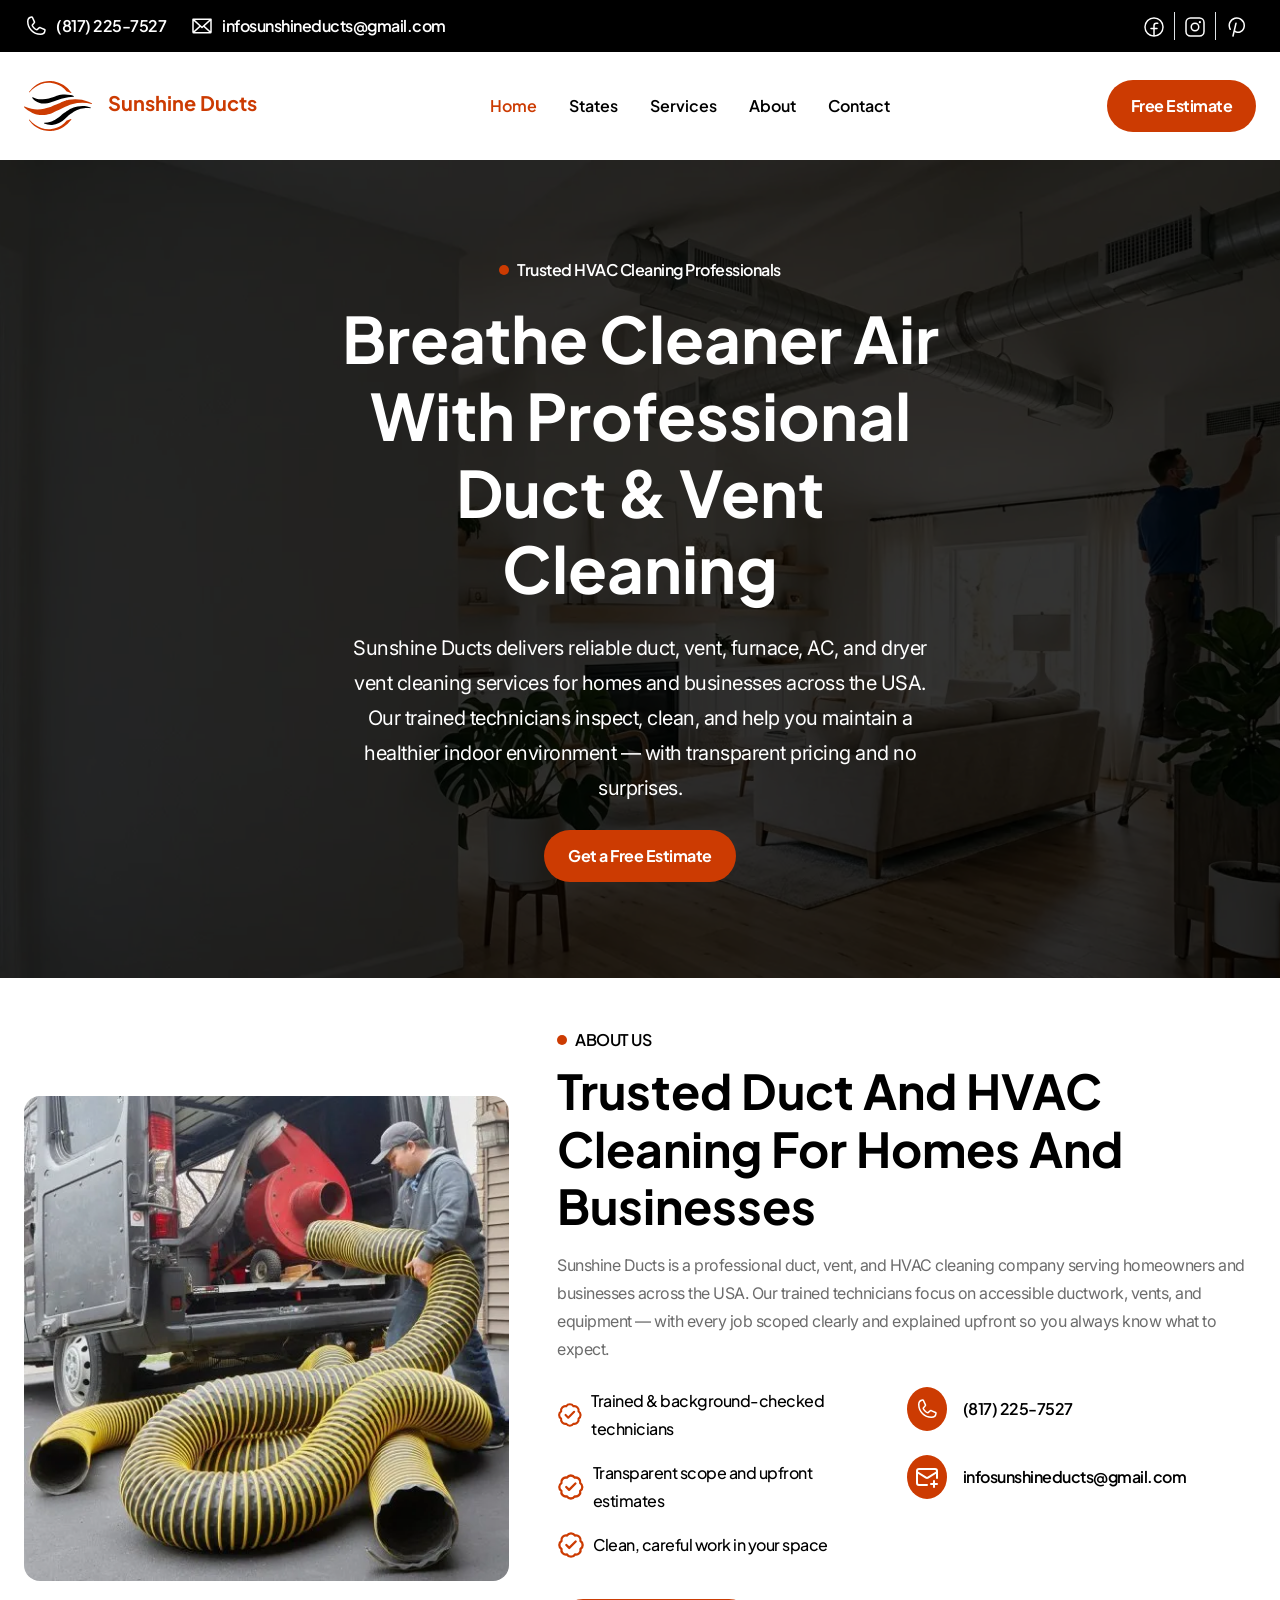
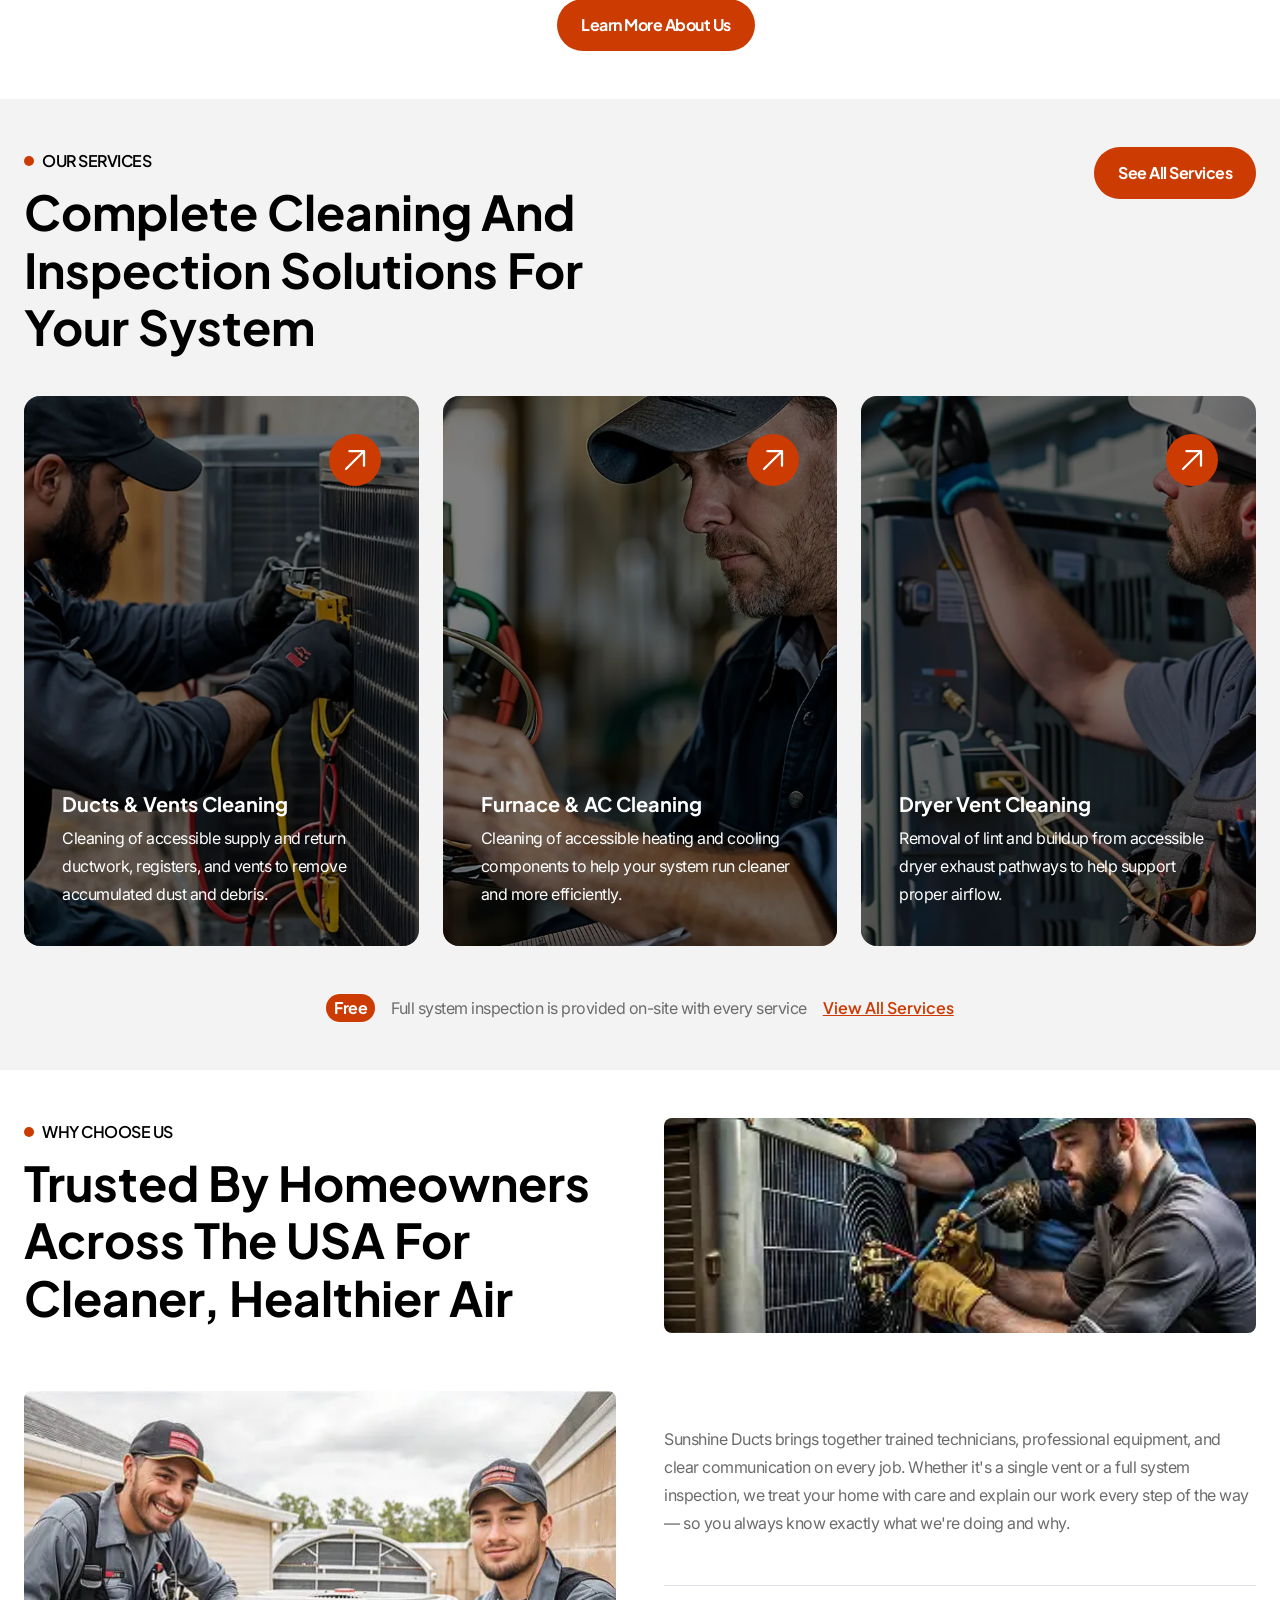
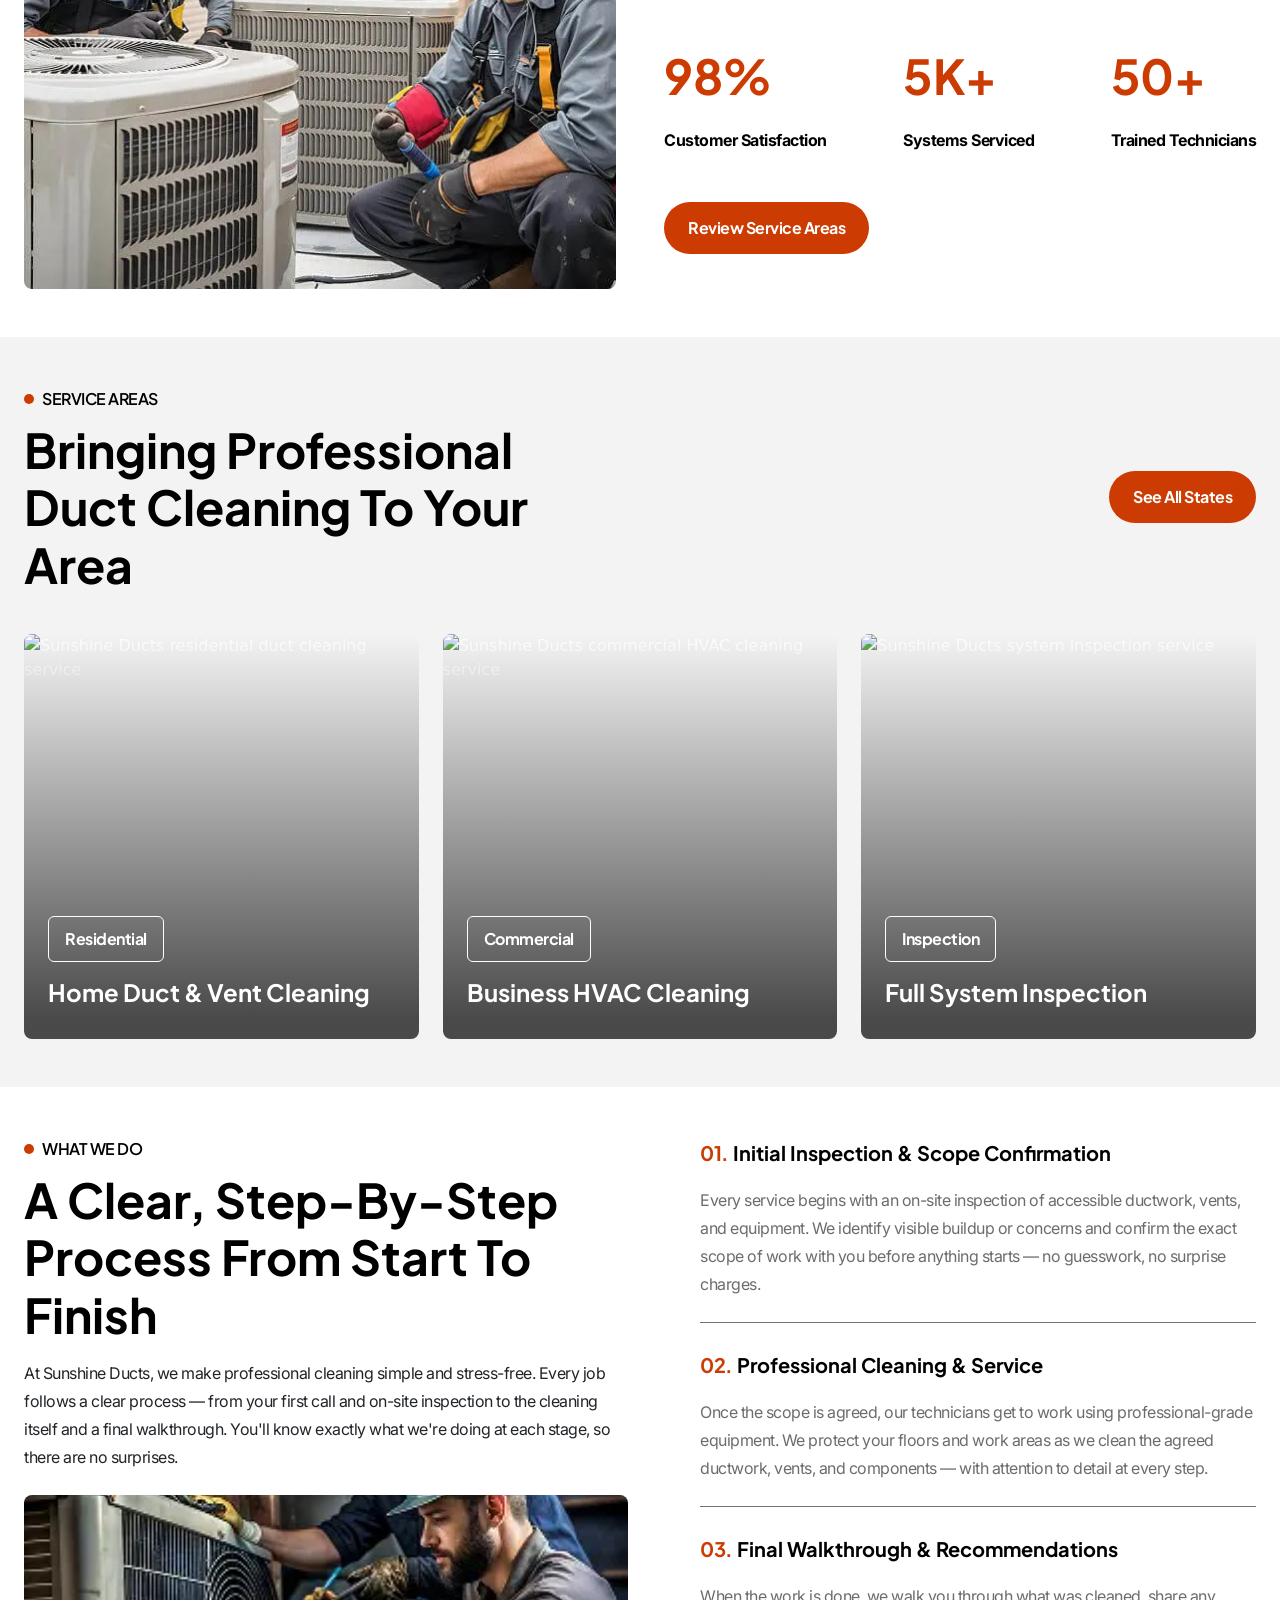
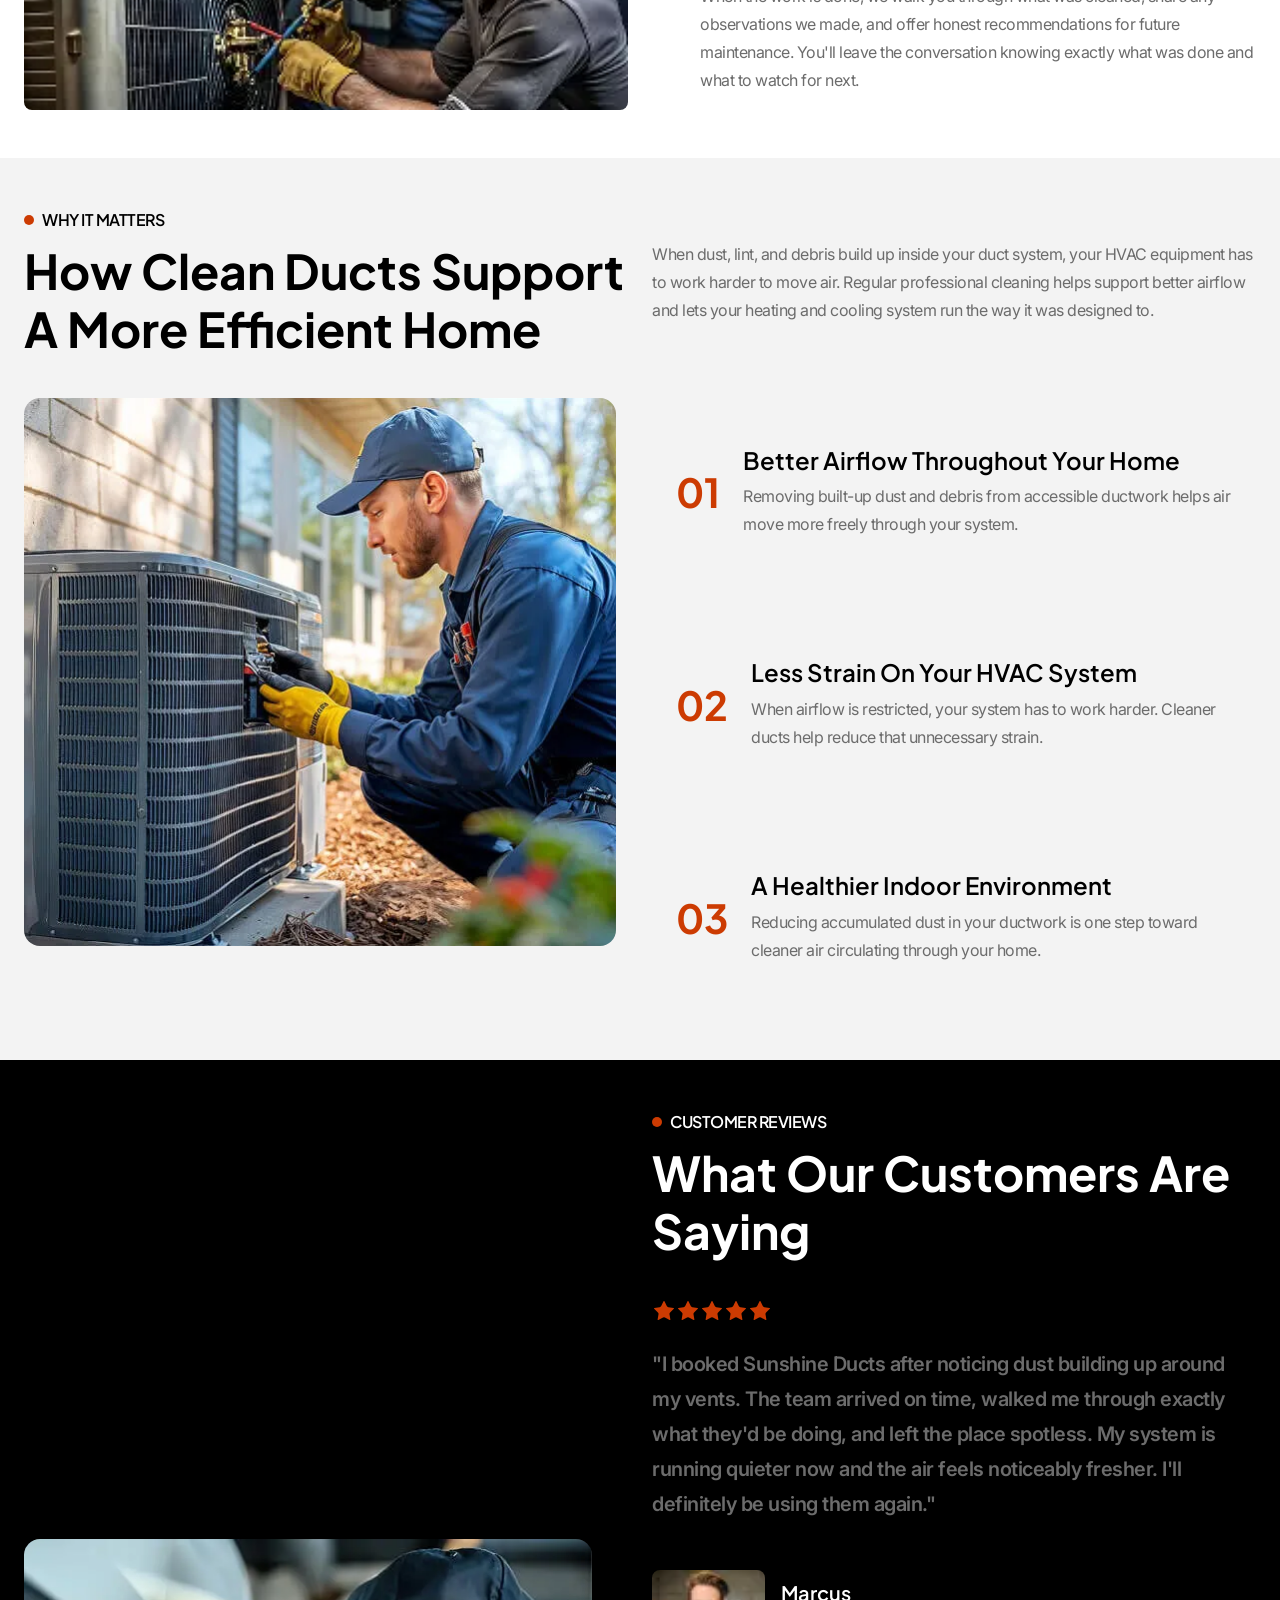
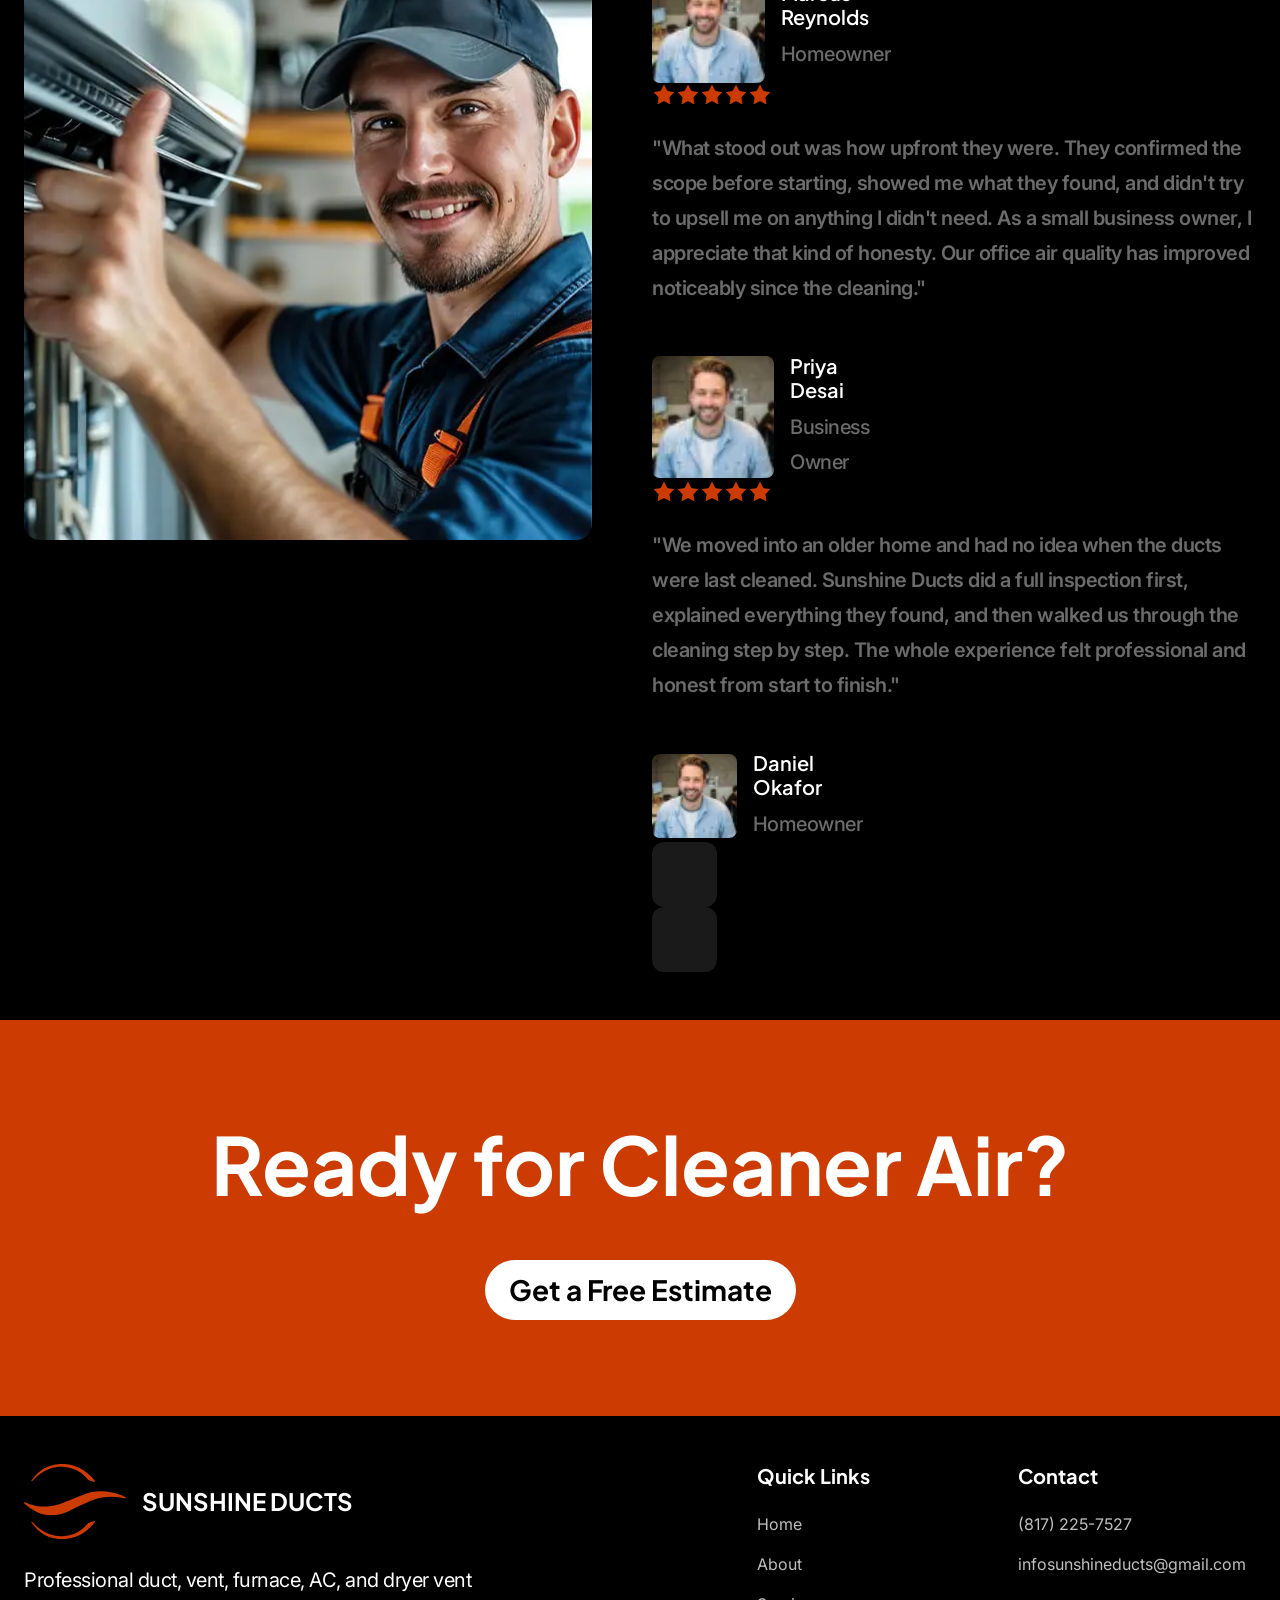
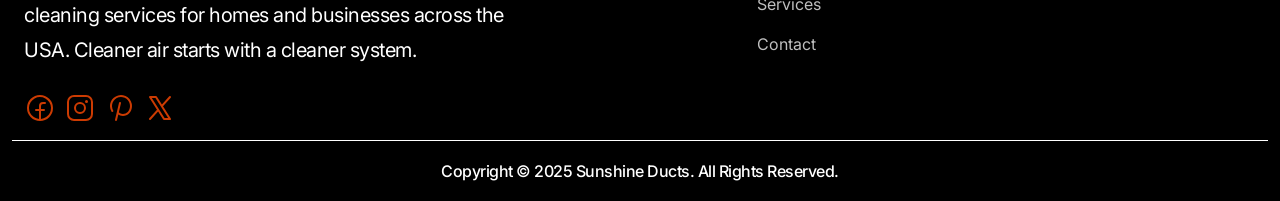
==== commit 06adfd61: "homepage content updated" ====
--- a/index.html
+++ b/index.html
@@ -3,22 +3,45 @@
 <head>
     <meta charset="UTF-8">
     <meta name="viewport" content="width=device-width, initial-scale=1.0">
-    <title>Home | Sunshine Ducts</title>
+
+    <title>Sunshine Ducts | Duct, Vent & HVAC Cleaning Services in the USA</title>
+    <meta name="description" content="Sunshine Ducts provides professional duct cleaning, vent cleaning, furnace and AC cleaning, dryer vent cleaning, and full system inspections for homes and businesses across the USA. Request a free estimate today.">
+    <meta name="keywords" content="duct cleaning, vent cleaning, HVAC cleaning, furnace cleaning, AC cleaning, dryer vent cleaning, air duct cleaning, system inspection, Sunshine Ducts">
+    <meta name="author" content="Sunshine Ducts">
+    <meta name="theme-color" content="#cc3b02">
+
+    <!-- Open Graph -->
+    <meta property="og:type" content="website">
+    <meta property="og:site_name" content="Sunshine Ducts">
+    <meta property="og:title" content="Sunshine Ducts | Duct, Vent & HVAC Cleaning Services in the USA">
+    <meta property="og:description" content="Professional duct, vent, furnace, AC, and dryer vent cleaning plus full system inspections. Request a free estimate from Sunshine Ducts.">
+    <meta property="og:url" content="https://sunshineducts.com/">
+    <meta property="og:image" content="https://sunshineducts.com/assets/content/img/hero-bg-img.webp">
+    <meta property="og:locale" content="en_US">
+
+    <!-- Twitter -->
+    <meta name="twitter:card" content="summary_large_image">
+    <meta name="twitter:title" content="Sunshine Ducts | Duct, Vent & HVAC Cleaning Services in the USA">
+    <meta name="twitter:description" content="Professional duct, vent, furnace, AC, and dryer vent cleaning plus full system inspections. Request a free estimate from Sunshine Ducts.">
+    <meta name="twitter:image" content="https://sunshineducts.com/assets/content/img/hero-bg-img.webp">
+
+    <!-- Canonical -->
+    <link rel="canonical" href="https://sunshineducts.com/">
 
     <!-- Favicon Links -->
     <link rel="icon" type="image/png" href="/assets/content/favicon/favicon-96x96.png" sizes="96x96" />
     <link rel="icon" type="image/svg+xml" href="/assets/content/favicon/favicon.svg" />
     <link rel="shortcut icon" href="/assets/content/favicon/favicon.ico" />
     <link rel="apple-touch-icon" sizes="180x180" href="/assets/content/favicon/apple-touch-icon.png" />
-    <meta name="apple-mobile-web-app-title" content="Sunshine" />
+    <meta name="apple-mobile-web-app-title" content="Sunshine Ducts" />
     <link rel="manifest" href="/assets/content/favicon/site.webmanifest" />
 
     <!-- Bootstrap CSS -->
+    <link href="https://cdn.jsdelivr.net/npm/bootstrap@5.3.8/dist/css/bootstrap.min.css" rel="stylesheet" integrity="sha384-sRIl4kxILFvY47J16cr9ZwB07vP4J8+LH7qKQnuuIAvNWLzeN8tE5YBujZqJLB" crossorigin="anonymous">
+
+    <!-- Lenis CSS -->
     <link href="https://cdn.jsdelivr.net/npm/bootstrap@5.3.8/dist/css/bootstrap.min.css" rel="stylesheet" integrity="sha384-sRIl4kxILFvY47J16cr9ZwB07vP4J8+LH7qKQnuqkuIAvNWLzeN8tE5YBujZqJLB" crossorigin="anonymous">
 
-    <!-- Lenis CSS -->
-    <link rel="stylesheet" href="https://unpkg.com/lenis@1.3.26/dist/lenis.css">
-    
     <!-- Swiper CSS -->
     <link rel="stylesheet" href="https://cdn.jsdelivr.net/npm/swiper@12/swiper-bundle.min.css"/>
 
@@ -29,29 +52,29 @@
 
     <header>
         <div class="container-fluid bg-black py-1">
-            <div class="container-lg wrapper">
-                <div class="row py-2">
-                    <div class="col-12 col-lg-6">
-                        <div class="d-flex flex-column flex-sm-row align-items-center justify-content-center justify-content-lg-start gap-4">
-                            <span class="d-inline-flex flex-row align-items-center justify-content-center gap-2">
-                                <svg xmlns="http://www.w3.org/2000/svg" width="24" height="24" fill="#ffffff" viewBox="0 0 256 256"><path d="M222.37,158.46l-47.11-21.11-.13-.06a16,16,0,0,0-15.17,1.4,8.12,8.12,0,0,0-.75.56L134.87,160c-15.42-7.49-31.34-23.29-38.83-38.51l20.78-24.71c.2-.25.39-.5.57-.77a16,16,0,0,0,1.32-15.06l0-.12L97.54,33.64a16,16,0,0,0-16.62-9.52A56.26,56.26,0,0,0,32,80c0,79.4,64.6,144,144,144a56.26,56.26,0,0,0,55.88-48.92A16,16,0,0,0,222.37,158.46ZM176,208A128.14,128.14,0,0,1,48,80,40.2,40.2,0,0,1,82.87,40a.61.61,0,0,0,0,.12l21,47L83.2,111.86a6.13,6.13,0,0,0-.57.77,16,16,0,0,0-1,15.7c9.06,18.53,27.73,37.06,46.46,46.11a16,16,0,0,0,15.75-1.14,8.44,8.44,0,0,0,.74-.56L168.89,152l47,21.05h0s.08,0,.11,0A40.21,40.21,0,0,1,176,208Z"></path></svg>
-                                <a href="tel:+12345678900" class="hoverPrimary font-pri text-decoration-none text-white fw-semibold">(234) 567-8900</a>
-                            </span>
-                            <span class="d-inline-flex flex-row align-items-center justify-content-center gap-2">
-                                <svg xmlns="http://www.w3.org/2000/svg" width="24" height="24" fill="#ffffff" viewBox="0 0 256 256"><path d="M224,48H32a8,8,0,0,0-8,8V192a16,16,0,0,0,16,16H216a16,16,0,0,0,16-16V56A8,8,0,0,0,224,48Zm-96,85.15L52.57,64H203.43ZM98.71,128,40,181.81V74.19Zm11.84,10.85,12,11.05a8,8,0,0,0,10.82,0l12-11.05,58,53.15H52.57ZM157.29,128,216,74.18V181.82Z"></path></svg>
-                                <a href="mailto:info@domainname.com" class="hoverPrimary font-pri text-decoration-none text-white fw-semibold">info@domainname.com</a>
-                            </span>
-                        </div>
-                    </div>
-                    <div class="col-12 col-lg-6 d-none d-lg-block">
-                        <div class="d-flex flex-row justify-content-end">
-                            <span class="px-2"><svg xmlns="http://www.w3.org/2000/svg" width="24" height="24" fill="#ffffff" viewBox="0 0 256 256"><path d="M128,80a48,48,0,1,0,48,48A48.05,48.05,0,0,0,128,80Zm0,80a32,32,0,1,1,32-32A32,32,0,0,1,128,160ZM176,24H80A56.06,56.06,0,0,0,24,80v96a56.06,56.06,0,0,0,56,56h96a56.06,56.06,0,0,0,56-56V80A56.06,56.06,0,0,0,176,24Zm40,152a40,40,0,0,1-40,40H80a40,40,0,0,1-40-40V80A40,40,0,0,1,80,40h96a40,40,0,0,1,40,40ZM192,76a12,12,0,1,1-12-12A12,12,0,0,1,192,76Z"></path></svg></span>
-                            <span class="px-2 border-start border-1"><svg xmlns="http://www.w3.org/2000/svg" width="24" height="24" fill="#ffffff" viewBox="0 0 256 256"><path d="M128,24A104,104,0,1,0,232,128,104.11,104.11,0,0,0,128,24Zm8,191.63V152h24a8,8,0,0,0,0-16H136V112a16,16,0,0,1,16-16h16a8,8,0,0,0,0-16H152a32,32,0,0,0-32,32v24H96a8,8,0,0,0,0,16h24v63.63a88,88,0,1,1,16,0Z"></path></svg></span>
-                            <span class="px-2 border-start border-1"><svg xmlns="http://www.w3.org/2000/svg" width="24" height="24" fill="#ffffff" viewBox="0 0 256 256"><path d="M224,112c0,22.57-7.9,43.2-22.23,58.11C188.39,184,170.25,192,152,192c-17.88,0-29.82-5.86-37.43-12l-10.78,45.82A8,8,0,0,1,96,232a8.24,8.24,0,0,1-1.84-.21,8,8,0,0,1-6-9.62l32-136a8,8,0,0,1,15.58,3.66l-16.9,71.8C122,166,131.3,176,152,176c27.53,0,56-23.94,56-64A72,72,0,1,0,73.63,148a8,8,0,0,1-13.85,8A88,88,0,1,1,224,112Z"></path></svg></span>
-                        </div>
-                    </div>
-                </div>
-            </div>
+    <div class="container-lg wrapper">
+        <div class="row py-2">
+            <div class="col-12 col-lg-6">
+                <div class="d-flex flex-column flex-sm-row align-items-center justify-content-center justify-content-lg-start gap-4">
+                    <span class="d-inline-flex flex-row align-items-center justify-content-center gap-2">
+                        <svg xmlns="http://www.w3.org/2000/svg" width="24" height="24" fill="#ffffff" viewBox="0 0 256 256"><path d="M222.37,158.46l-47.11-21.11-.13-.06a16,16,0,0,0-15.17,1.4,8.12,8.12,0,0,0-.75.56L134.87,160c-15.42-7.49-31.34-23.29-38.83-38.51l20.78-24.71c.2-.25.39-.5.57-.77a16,16,0,0,0,1.32-15.06l0-.12L97.54,33.64a16,16,0,0,0-16.62-9.52A56.26,56.26,0,0,0,32,80c0,79.4,64.6,144,144,144a56.26,56.26,0,0,0,55.88-48.92A16,16,0,0,0,222.37,158.46ZM176,208A128.14,128.14,0,0,1,48,80,40.2,40.2,0,0,1,82.87,40a.61.61,0,0,0,0,.12l21,47L83.2,111.86a6.13,6.13,0,0,0-.57.77,16,16,0,0,0-1,15.7c9.06,18.53,27.73,37.06,46.46,46.11a16,16,0,0,0,15.75-1.14,8.44,8.44,0,0,0,.74-.56L168.89,152l47,21.05h0s.08,0,.11,0A40.21,40.21,0,0,1,176,208Z"></path></svg>
+                        <a href="tel:+18172257527" class="hoverPrimary font-pri text-decoration-none text-white fw-semibold">(817) 225-7527</a>
+                    </span>
+                    <span class="d-inline-flex flex-row align-items-center justify-content-center gap-2">
+                        <svg xmlns="http://www.w3.org/2000/svg" width="24" height="24" fill="#ffffff" viewBox="0 0 256 256"><path d="M224,48H32a8,8,0,0,0-8,8V192a16,16,0,0,0,16,16H216a16,16,0,0,0,16-16V56A8,8,0,0,0,224,48Zm-96,85.15L52.57,64H203.43ZM98.71,128,40,181.81V74.19Zm11.84,10.85,12,11.05a8,8,0,0,0,10.82,0l12-11.05,58,53.15H52.57ZM157.29,128,216,74.18V181.82Z"></path></svg>
+                        <a href="mailto:infosunshineducts@gmail.com" class="hoverPrimary font-pri text-decoration-none text-white fw-semibold">infosunshineducts@gmail.com</a>
+                    </span>
+                </div>
+            </div>
+            <div class="col-12 col-lg-6 d-none d-lg-block">
+                <div class="d-flex flex-row justify-content-end">
+                    <span class="px-2"><a href="javascript:void(0)" aria-label="Facebook"><svg xmlns="http://www.w3.org/2000/svg" width="24" height="24" fill="#ffffff" viewBox="0 0 256 256"><path d="M128,24A104,104,0,1,0,232,128,104.11,104.11,0,0,0,128,24Zm8,191.63V152h24a8,8,0,0,0,0-16H136V112a16,16,0,0,1,16-16h16a8,8,0,0,0,0-16H152a32,32,0,0,0-32,32v24H96a8,8,0,0,0,0,16h24v63.63a88,88,0,1,1,16,0Z"></path></svg></a></span>
+                    <span class="px-2 border-start border-1"><a href="javascript:void(0)" aria-label="Instagram"><svg xmlns="http://www.w3.org/2000/svg" width="24" height="24" fill="#ffffff" viewBox="0 0 256 256"><path d="M128,80a48,48,0,1,0,48,48A48.05,48.05,0,0,0,128,80Zm0,80a32,32,0,1,1,32-32A32,32,0,0,1,128,160ZM176,24H80A56.06,56.06,0,0,0,24,80v96a56.06,56.06,0,0,0,56,56h96a56.06,56.06,0,0,0,56-56V80A56.06,56.06,0,0,0,176,24Zm40,152a40,40,0,0,1-40,40H80a40,40,0,0,1-40-40V80A40,40,0,0,1,80,40h96a40,40,0,0,1,40,40ZM192,76a12,12,0,1,1-12-12A12,12,0,0,1,192,76Z"></path></svg></a></span>
+                    <span class="px-2 border-start border-1"><a href="javascript:void(0)" aria-label="Pinterest"><svg xmlns="http://www.w3.org/2000/svg" width="24" height="24" fill="#ffffff" viewBox="0 0 256 256"><path d="M224,112c0,22.57-7.9,43.2-22.23,58.11C188.39,184,170.25,192,152,192c-17.88,0-29.82-5.86-37.43-12l-10.78,45.82A8,8,0,0,1,96,232a8.24,8.24,0,0,1-1.84-.21,8,8,0,0,1-6-9.62l32-136a8,8,0,0,1,15.58,3.66l-16.9,71.8C122,166,131.3,176,152,176c27.53,0,56-23.94,56-64A72,72,0,1,0,73.63,148a8,8,0,0,1-13.85,8A88,88,0,1,1,224,112Z"></path></svg></a></span>
+                </div>
+            </div>
+        </div>
+    </div>
         </div>
         <div class="container-fluid bg-white py-3">
             <div class="container-lg wrapper">
@@ -59,11 +82,13 @@
                     <a href="index.html" class="navbar-brand font-pri fw-bold fs-5 color-pri d-none d-sm-block"><img src="assets/content/logo/brandmark.svg" alt="Sunshine Ducts logo" height="50px" width="auto" class="me-3">Sunshine Ducts</a>
                     <a href="index.html" class="navbar-brand font-pri fw-bold fs-5 color-pri d-block d-sm-none"><img src="assets/content/logo/brandmark.svg" alt="Sunshine Ducts logo" height="50px" width="auto" class="me-3"></a>
 
-                    <button class="navbar-toggler bg-pri" data-bs-toggle="collapse" data-bs-target="#headerMenu"><svg xmlns="http://www.w3.org/2000/svg" width="32" height="32" fill="#ffffff" viewBox="0 0 256 256"><path d="M224,128a8,8,0,0,1-8,8H40a8,8,0,0,1,0-16H216A8,8,0,0,1,224,128ZM40,72H216a8,8,0,0,0,0-16H40a8,8,0,0,0,0,16ZM216,184H40a8,8,0,0,0,0,16H216a8,8,0,0,0,0-16Z"></path></svg></button>
+                    <button class="navbar-toggler bg-pri" type="button" data-bs-toggle="collapse" data-bs-target="#headerMenu" aria-controls="headerMenu" aria-expanded="false" aria-label="Toggle navigation">
+                        <svg xmlns="http://www.w3.org/2000/svg" width="32" height="32" fill="#ffffff" viewBox="0 0 256 256"><path d="M224,128a8,8,0,0,1-8,8H40a8,8,0,0,1,0-16H216A8,8,0,0,1,224,128ZM40,72H216a8,8,0,0,0,0-16H40a8,8,0,0,0,0,16ZM216,184H40a8,8,0,0,0,0,16H216a8,8,0,0,0,0-16Z"></path></svg>
+                    </button>
 
                     <div class="collapse navbar-collapse" id="headerMenu">
                         <ul class="navbar-nav ms-auto gap-3">
-                            <li class="nav-item"><a href="index.html" class="hoverPrimary nav-link font-pri fw-semibold color-pri">Home</a></li>
+                            <li class="nav-item"><a href="index.html" class="hoverPrimary nav-link font-pri fw-semibold color-pri" aria-current="page">Home</a></li>
                             <li class="nav-item"><a href="states.html" class="hoverPrimary nav-link font-pri fw-semibold text-black">States</a></li>
                             <li class="nav-item"><a href="services.html" class="hoverPrimary nav-link font-pri fw-semibold text-black">Services</a></li>
                             <li class="nav-item"><a href="about.html" class="hoverPrimary nav-link font-pri fw-semibold text-black">About</a></li>
@@ -75,20 +100,17 @@
             </div>
         </div>
         <div class="container-fluid position-relative heroSection">
-            <img src="assets/content/img/hero-bg-img.webp" alt="sunshine ducts hero section background image" class="homeHeroSectionImg">
+            <img src="assets/content/img/hero-bg-img.webp" alt="Sunshine Ducts professional duct and vent cleaning service" class="homeHeroSectionImg">
 
             <div class="container-lg wrapper position-relative z-3 px-3">
-                <div class="row">
+                <div class="row justify-content-center">
                     <div class="col-12 col-lg-6 py-5">
-                        <div class="d-flex flex-column align-items-center align-items-lg-start justify-content-center py-5">
-                            <div class="d-flex flex-row align-items-center justify-content-center gap-2 mb-3"><span class="badgeCircle"></span><span class="font-pri text-white fw-semibold fs-6">Welcome Coolify</span></div>
-                            <h1 class="mb-4 font-pri text-white fw-bold display-3 text-center text-lg-start">Fast, affordable air conditioning repair services</h1>
-                            <p class="mb-4 font-sec text-white fs-5 text-center text-lg-start">Get quick and reliable AC repair without breaking the bank. Our certified technicians diagnose and fix issues efficiently, ensuring your home stays cool and comfortable.</p>
-                            <a href="contact.html" class="font-pri bg-pri text-white primaryBtn"><span class="btnText">Get a Free Quote</span></a>
-                        </div>
-                    </div>
-                    <div class="col-12 col-lg-6 position-relative d-none d-lg-block">
-                        <img src="assets/content/img/hero-sec-right-col-img.webp" alt="" class="homeHeroRightSecImg">
+                        <div class="d-flex flex-column align-items-center justify-content-center py-5">
+                            <div class="d-flex flex-row align-items-center justify-content-center gap-2 mb-3"><span class="badgeCircle"></span><span class="font-pri text-white fw-semibold fs-6">Trusted HVAC Cleaning Professionals</span></div>
+                            <h1 class="mb-4 font-pri text-white fw-bold display-3 text-center">Breathe Cleaner Air With Professional Duct &amp; Vent Cleaning</h1>
+                            <p class="mb-4 font-sec text-white fs-5 text-center">Sunshine Ducts delivers reliable duct, vent, furnace, AC, and dryer vent cleaning services for homes and businesses across the USA. Our trained technicians inspect, clean, and help you maintain a healthier indoor environment — with transparent pricing and no surprises.</p>
+                            <a href="contact.html" class="font-pri bg-pri text-white primaryBtn"><span class="btnText">Get a Free Estimate</span></a>
+                        </div>
                     </div>
                 </div>
             </div>
@@ -101,27 +123,27 @@
                 <div class="container-lg wrapper">
                     <div class="row gx-2 gx-lg-5 gy-5 align-items-center">
                         <div class="col-12 col-lg-5">
-                            <img src="assets/content/img/sec-two-left-img.webp" alt="" class="w-100 rounded-4">
+                            <img src="assets/content/img/sec-two-left-img.webp" alt="Sunshine Ducts technician inspecting ductwork" class="w-100 rounded-4">
                         </div>
                         <div class="col-12 col-lg-7">
                             <div class="d-flex flex-column align-items-start justify-content-center">
                                 <div class="d-flex flex-row align-items-center justify-content-center gap-2 mb-2"><span class="badgeCircle"></span><span class="font-pri text-black fw-semibold fs-6 text-uppercase">About us</span></div>
-                                <h2 class="mb-3 font-pri text-black display-5 fw-bold text-capitalize text-start">Smart & reliable AC services for every space</h2>
-                                <p class="mb-4 font-sec color-para fs-6 text-start">Get quick and reliable AC repair without breaking the bank. Our certified technicians diagnose and fix issues efficiently, ensuring your home stays cool and comfortable.</p>
+                                <h2 class="mb-3 font-pri text-black display-5 fw-bold text-capitalize text-start">Trusted duct and HVAC cleaning for homes and businesses</h2>
+                                <p class="mb-4 font-sec color-para fs-6 text-start">Sunshine Ducts is a professional duct, vent, and HVAC cleaning company serving homeowners and businesses across the USA. Our trained technicians focus on accessible ductwork, vents, and equipment — with every job scoped clearly and explained upfront so you always know what to expect.</p>
                                 <div class="row w-100">
                                     <div class="col-12 col-md-6">
                                         <div class="d-flex flex-column align-items-start justify-content-center gap-3 mb-4">
                                             <span class="d-flex flex-row align-items-center justify-content-center gap-2 font-pri fw-medium text-black">
                                                 <svg xmlns="http://www.w3.org/2000/svg" width="28" height="28" viewBox="0 0 24 24" fill="none" stroke="#cc3b02" stroke-width="2" stroke-linecap="round" stroke-linejoin="round" class="lucide lucide-badge-check"><path d="M3.85 8.62a4 4 0 0 1 4.78-4.77 4 4 0 0 1 6.74 0 4 4 0 0 1 4.78 4.78 4 4 0 0 1 0 6.74 4 4 0 0 1-4.77 4.78 4 4 0 0 1-6.75 0 4 4 0 0 1-4.78-4.77 4 4 0 0 1 0-6.76Z"/><path d="m16 9-5.5 5.5L8 12"/></svg>
-                                                Fast & hassle-free AC servicing
+                                                Trained & background-checked technicians
                                             </span>
                                             <span class="d-flex flex-row align-items-center justify-content-center gap-2 font-pri fw-medium text-black">
                                                 <svg xmlns="http://www.w3.org/2000/svg" width="28" height="28" viewBox="0 0 24 24" fill="none" stroke="#cc3b02" stroke-width="2" stroke-linecap="round" stroke-linejoin="round" class="lucide lucide-badge-check"><path d="M3.85 8.62a4 4 0 0 1 4.78-4.77 4 4 0 0 1 6.74 0 4 4 0 0 1 4.78 4.78 4 4 0 0 1 0 6.74 4 4 0 0 1-4.77 4.78 4 4 0 0 1-6.75 0 4 4 0 0 1-4.78-4.77 4 4 0 0 1 0-6.76Z"/><path d="m16 9-5.5 5.5L8 12"/></svg>
-                                                Fast & hassle-free AC servicing
+                                                Transparent scope and upfront estimates
                                             </span>
                                             <span class="d-flex flex-row align-items-center justify-content-center gap-2 font-pri fw-medium text-black mb-3">
                                                 <svg xmlns="http://www.w3.org/2000/svg" width="28" height="28" viewBox="0 0 24 24" fill="none" stroke="#cc3b02" stroke-width="2" stroke-linecap="round" stroke-linejoin="round" class="lucide lucide-badge-check"><path d="M3.85 8.62a4 4 0 0 1 4.78-4.77 4 4 0 0 1 6.74 0 4 4 0 0 1 4.78 4.78 4 4 0 0 1 0 6.74 4 4 0 0 1-4.77 4.78 4 4 0 0 1-6.75 0 4 4 0 0 1-4.78-4.77 4 4 0 0 1 0-6.76Z"/><path d="m16 9-5.5 5.5L8 12"/></svg>
-                                                Fast & hassle-free AC servicing
+                                                Clean, careful work in your space
                                             </span>
                                         </div>
                                     </div>
@@ -129,16 +151,16 @@
                                         <div class="d-flex flex-column align-items-start justify-content-start gap-4 mb-4 h-100">
                                             <span class="d-flex flex-row align-items-center justify-content-center gap-3">
                                                 <span class="bg-pri p-2 rounded-circle"><svg xmlns="http://www.w3.org/2000/svg" width="24" height="24" fill="#ffffff" viewBox="0 0 256 256"><path d="M222.37,158.46l-47.11-21.11-.13-.06a16,16,0,0,0-15.17,1.4,8.12,8.12,0,0,0-.75.56L134.87,160c-15.42-7.49-31.34-23.29-38.83-38.51l20.78-24.71c.2-.25.39-.5.57-.77a16,16,0,0,0,1.32-15.06l0-.12L97.54,33.64a16,16,0,0,0-16.62-9.52A56.26,56.26,0,0,0,32,80c0,79.4,64.6,144,144,144a56.26,56.26,0,0,0,55.88-48.92A16,16,0,0,0,222.37,158.46ZM176,208A128.14,128.14,0,0,1,48,80,40.2,40.2,0,0,1,82.87,40a.61.61,0,0,0,0,.12l21,47L83.2,111.86a6.13,6.13,0,0,0-.57.77,16,16,0,0,0-1,15.7c9.06,18.53,27.73,37.06,46.46,46.11a16,16,0,0,0,15.75-1.14,8.44,8.44,0,0,0,.74-.56L168.89,152l47,21.05h0s.08,0,.11,0A40.21,40.21,0,0,1,176,208Z"></path></svg></span>
-                                                <a href="tel:+12345678900" class="font-pri text-decoration-none text-black fw-semibold hoverPrimary">(234) 567-8900</a>
+                                                <a href="tel:+18172257527" class="font-pri text-decoration-none text-black fw-semibold hoverPrimary">(817) 225-7527</a>
                                             </span>
                                             <span class="d-flex flex-row align-items-center justify-content-center gap-3">
                                                 <span class="bg-pri p-2 rounded-circle"><svg xmlns="http://www.w3.org/2000/svg" width="24" height="24" viewBox="0 0 24 24" fill="none" stroke="#fff" stroke-width="2" stroke-linecap="round" stroke-linejoin="round" class="lucide lucide-mail-plus"><path d="M22 13V6a2 2 0 0 0-2-2H4a2 2 0 0 0-2 2v12c0 1.1.9 2 2 2h8"/><path d="m22 7-8.97 5.7a1.94 1.94 0 0 1-2.06 0L2 7"/><path d="M19 16v6"/><path d="M16 19h6"/></svg></span>
-                                                <a href="mailto:info@domainname.com" class="font-pri text-decoration-none text-black fw-semibold hoverPrimary">info@domainname.com</a>
+                                                <a href="mailto:infosunshineducts@gmail.com" class="font-pri text-decoration-none text-black fw-semibold hoverPrimary">infosunshineducts@gmail.com</a>
                                             </span>
                                         </div>
                                     </div>
                                 </div>
-                                <a href="about.html" class="bg-pri text-white primaryBtn"><span class="btnText">About Us</span></a>
+                                <a href="about.html" class="bg-pri text-white primaryBtn"><span class="btnText">Learn More About Us</span></a>
                             </div>
                         </div>
                     </div>
@@ -152,8 +174,8 @@
                     <div class="row gy-2 mb-4">
                         <div class="col-12 col-lg-6">
                             <div class="d-flex flex-column align-items-center align-items-lg-start justify-content-center">
-                                <div class="d-flex flex-row align-items-center justify-content-center gap-2 mb-2"><span class="badgeCircle"></span><span class="font-pri text-black fw-semibold fs-6 text-uppercase">About us</span></div>
-                                <h2 class="mb-3 font-pri text-black display-5 fw-bold text-capitalize text-center text-lg-start">Your one-stop solution for cooling services</h2>
+                                <div class="d-flex flex-row align-items-center justify-content-center gap-2 mb-2"><span class="badgeCircle"></span><span class="font-pri text-black fw-semibold fs-6 text-uppercase">Our services</span></div>
+                                <h2 class="mb-3 font-pri text-black display-5 fw-bold text-capitalize text-center text-lg-start">Complete cleaning and inspection solutions for your system</h2>
                             </div>
                         </div>
                         <div class="col-12 col-lg-6">
@@ -165,31 +187,31 @@
                     <div class="d-none d-lg-flex row gy-4 gx-4 mb-5">
                         <div class="col-12 col-sm-6 col-lg-4">
                             <div class="serviceBox">
-                                <img src="assets/content/img/sec-3-serviceBox-img-1.webp" alt="" class="serviceBoxBgImg">
-                                <a href="services.html" class="p-2 bg-pri rounded-circle serviceBoxServiceIcon"><svg xmlns="http://www.w3.org/2000/svg" width="36" height="36" fill="#ffffff" viewBox="0 0 256 256"><path d="M200,64V168a8,8,0,0,1-16,0V83.31L69.66,197.66a8,8,0,0,1-11.32-11.32L172.69,72H88a8,8,0,0,1,0-16H192A8,8,0,0,1,200,64Z"></path></svg></a>
+                                <img src="assets/content/img/sec-3-serviceBox-img-1.webp" alt="Professional duct and vent cleaning service" class="serviceBoxBgImg">
+                                <a href="services/ducts-vents-cleaning.html" class="p-2 bg-pri rounded-circle serviceBoxServiceIcon"><svg xmlns="http://www.w3.org/2000/svg" width="36" height="36" fill="#ffffff" viewBox="0 0 256 256"><path d="M200,64V168a8,8,0,0,1-16,0V83.31L69.66,197.66a8,8,0,0,1-11.32-11.32L172.69,72H88a8,8,0,0,1,0-16H192A8,8,0,0,1,200,64Z"></path></svg></a>
                                 <div class="position-relative z-3 d-flex flex-column align-items-start justify-content-center w-100">
-                                    <h3 class="text-start font-pri text-white fw-bold fs-5">AC Installation & Replacement</h3>
-                                    <p class="mb-0 font-sec text-white text-start">Book your appointment online or by phone at a time that quickly.</p>
+                                    <h3 class="text-start font-pri text-white fw-bold fs-5">Ducts &amp; Vents Cleaning</h3>
+                                    <p class="mb-0 font-sec text-white text-start">Cleaning of accessible supply and return ductwork, registers, and vents to remove accumulated dust and debris.</p>
                                 </div>
                             </div>
                         </div>
                         <div class="col-12 col-sm-6 col-lg-4">
                             <div class="serviceBox">
-                                <img src="assets/content/img/sec-3-serviceBox-img-2.webp" alt="" class="serviceBoxBgImg">
-                                <a href="services.html" class="p-2 bg-pri rounded-circle serviceBoxServiceIcon"><svg xmlns="http://www.w3.org/2000/svg" width="36" height="36" fill="#ffffff" viewBox="0 0 256 256"><path d="M200,64V168a8,8,0,0,1-16,0V83.31L69.66,197.66a8,8,0,0,1-11.32-11.32L172.69,72H88a8,8,0,0,1,0-16H192A8,8,0,0,1,200,64Z"></path></svg></a>
+                                <img src="assets/content/img/sec-3-serviceBox-img-2.webp" alt="Professional furnace and AC cleaning service" class="serviceBoxBgImg">
+                                <a href="services/furnace-ac-cleaning.html" class="p-2 bg-pri rounded-circle serviceBoxServiceIcon"><svg xmlns="http://www.w3.org/2000/svg" width="36" height="36" fill="#ffffff" viewBox="0 0 256 256"><path d="M200,64V168a8,8,0,0,1-16,0V83.31L69.66,197.66a8,8,0,0,1-11.32-11.32L172.69,72H88a8,8,0,0,1,0-16H192A8,8,0,0,1,200,64Z"></path></svg></a>
                                 <div class="position-relative z-3 d-flex flex-column align-items-start justify-content-center w-100">
-                                    <h3 class="text-start font-pri text-white fw-bold fs-5">AC Installation & Replacement</h3>
-                                    <p class="mb-0 font-sec text-white text-start">Book your appointment online or by phone at a time that quickly.</p>
+                                    <h3 class="text-start font-pri text-white fw-bold fs-5">Furnace &amp; AC Cleaning</h3>
+                                    <p class="mb-0 font-sec text-white text-start">Cleaning of accessible heating and cooling components to help your system run cleaner and more efficiently.</p>
                                 </div>
                             </div>
                         </div>
                         <div class="col-12 col-sm-6 col-lg-4">
                             <div class="serviceBox">
-                                <img src="assets/content/img/sec-3-serviceBox-img-3.webp" alt="" class="serviceBoxBgImg">
-                                <a href="services.html" class="p-2 bg-pri rounded-circle serviceBoxServiceIcon"><svg xmlns="http://www.w3.org/2000/svg" width="36" height="36" fill="#ffffff" viewBox="0 0 256 256"><path d="M200,64V168a8,8,0,0,1-16,0V83.31L69.66,197.66a8,8,0,0,1-11.32-11.32L172.69,72H88a8,8,0,0,1,0-16H192A8,8,0,0,1,200,64Z"></path></svg></a>
+                                <img src="assets/content/img/sec-3-serviceBox-img-3.webp" alt="Professional dryer vent cleaning service" class="serviceBoxBgImg">
+                                <a href="services/dryer-vent-cleaning.html" class="p-2 bg-pri rounded-circle serviceBoxServiceIcon"><svg xmlns="http://www.w3.org/2000/svg" width="36" height="36" fill="#ffffff" viewBox="0 0 256 256"><path d="M200,64V168a8,8,0,0,1-16,0V83.31L69.66,197.66a8,8,0,0,1-11.32-11.32L172.69,72H88a8,8,0,0,1,0-16H192A8,8,0,0,1,200,64Z"></path></svg></a>
                                 <div class="position-relative z-3 d-flex flex-column align-items-start justify-content-center w-100">
-                                    <h3 class="text-start font-pri text-white fw-bold fs-5">AC Installation & Replacement</h3>
-                                    <p class="mb-0 font-sec text-white text-start">Book your appointment online or by phone at a time that quickly.</p>
+                                    <h3 class="text-start font-pri text-white fw-bold fs-5">Dryer Vent Cleaning</h3>
+                                    <p class="mb-0 font-sec text-white text-start">Removal of lint and buildup from accessible dryer exhaust pathways to help support proper airflow.</p>
                                 </div>
                             </div>
                         </div>
@@ -198,31 +220,31 @@
                         <div class="swiper-wrapper">
                             <div class="swiper-slide">
                                 <div class="serviceBox">
-                                    <img src="assets/content/img/sec-3-serviceBox-img-1.webp" alt="" class="serviceBoxBgImg">
-                                    <a href="services.html" class="p-2 bg-pri rounded-circle serviceBoxServiceIcon"><svg xmlns="http://www.w3.org/2000/svg" width="36" height="36" fill="#ffffff" viewBox="0 0 256 256"><path d="M200,64V168a8,8,0,0,1-16,0V83.31L69.66,197.66a8,8,0,0,1-11.32-11.32L172.69,72H88a8,8,0,0,1,0-16H192A8,8,0,0,1,200,64Z"></path></svg></a>
+                                    <img src="assets/content/img/sec-3-serviceBox-img-1.webp" alt="Professional duct and vent cleaning service" class="serviceBoxBgImg">
+                                    <a href="services/ducts-vents-cleaning.html" class="p-2 bg-pri rounded-circle serviceBoxServiceIcon"><svg xmlns="http://www.w3.org/2000/svg" width="36" height="36" fill="#ffffff" viewBox="0 0 256 256"><path d="M200,64V168a8,8,0,0,1-16,0V83.31L69.66,197.66a8,8,0,0,1-11.32-11.32L172.69,72H88a8,8,0,0,1,0-16H192A8,8,0,0,1,200,64Z"></path></svg></a>
                                     <div class="position-relative z-3 d-flex flex-column align-items-start justify-content-center w-100">
-                                        <h3 class="text-start font-pri text-white fw-bold fs-5">AC Installation & Replacement</h3>
-                                        <p class="mb-0 font-sec text-white text-start">Book your appointment online or by phone at a time that quickly.</p>
+                                        <h3 class="text-start font-pri text-white fw-bold fs-5">Ducts &amp; Vents Cleaning</h3>
+                                        <p class="mb-0 font-sec text-white text-start">Cleaning of accessible supply and return ductwork, registers, and vents to remove accumulated dust and debris.</p>
                                     </div>
                                 </div>
                             </div>
                             <div class="swiper-slide">
                                 <div class="serviceBox">
-                                    <img src="assets/content/img/sec-3-serviceBox-img-2.webp" alt="" class="serviceBoxBgImg">
-                                    <a href="services.html" class="p-2 bg-pri rounded-circle serviceBoxServiceIcon"><svg xmlns="http://www.w3.org/2000/svg" width="36" height="36" fill="#ffffff" viewBox="0 0 256 256"><path d="M200,64V168a8,8,0,0,1-16,0V83.31L69.66,197.66a8,8,0,0,1-11.32-11.32L172.69,72H88a8,8,0,0,1,0-16H192A8,8,0,0,1,200,64Z"></path></svg></a>
+                                    <img src="assets/content/img/sec-3-serviceBox-img-2.webp" alt="Professional furnace and AC cleaning service" class="serviceBoxBgImg">
+                                    <a href="services/furnace-ac-cleaning.html" class="p-2 bg-pri rounded-circle serviceBoxServiceIcon"><svg xmlns="http://www.w3.org/2000/svg" width="36" height="36" fill="#ffffff" viewBox="0 0 256 256"><path d="M200,64V168a8,8,0,0,1-16,0V83.31L69.66,197.66a8,8,0,0,1-11.32-11.32L172.69,72H88a8,8,0,0,1,0-16H192A8,8,0,0,1,200,64Z"></path></svg></a>
                                     <div class="position-relative z-3 d-flex flex-column align-items-start justify-content-center w-100">
-                                        <h3 class="text-start font-pri text-white fw-bold fs-5">AC Installation & Replacement</h3>
-                                        <p class="mb-0 font-sec text-white text-start">Book your appointment online or by phone at a time that quickly.</p>
+                                        <h3 class="text-start font-pri text-white fw-bold fs-5">Furnace &amp; AC Cleaning</h3>
+                                        <p class="mb-0 font-sec text-white text-start">Cleaning of accessible heating and cooling components to help your system run cleaner and more efficiently.</p>
                                     </div>
                                 </div>
                             </div>
                             <div class="swiper-slide">
                                 <div class="serviceBox">
-                                    <img src="assets/content/img/sec-3-serviceBox-img-3.webp" alt="" class="serviceBoxBgImg">
-                                    <a href="services.html" class="p-2 bg-pri rounded-circle serviceBoxServiceIcon"><svg xmlns="http://www.w3.org/2000/svg" width="36" height="36" fill="#ffffff" viewBox="0 0 256 256"><path d="M200,64V168a8,8,0,0,1-16,0V83.31L69.66,197.66a8,8,0,0,1-11.32-11.32L172.69,72H88a8,8,0,0,1,0-16H192A8,8,0,0,1,200,64Z"></path></svg></a>
+                                    <img src="assets/content/img/sec-3-serviceBox-img-3.webp" alt="Professional dryer vent cleaning service" class="serviceBoxBgImg">
+                                    <a href="services/dryer-vent-cleaning.html" class="p-2 bg-pri rounded-circle serviceBoxServiceIcon"><svg xmlns="http://www.w3.org/2000/svg" width="36" height="36" fill="#ffffff" viewBox="0 0 256 256"><path d="M200,64V168a8,8,0,0,1-16,0V83.31L69.66,197.66a8,8,0,0,1-11.32-11.32L172.69,72H88a8,8,0,0,1,0-16H192A8,8,0,0,1,200,64Z"></path></svg></a>
                                     <div class="position-relative z-3 d-flex flex-column align-items-start justify-content-center w-100">
-                                        <h3 class="text-start font-pri text-white fw-bold fs-5">AC Installation & Replacement</h3>
-                                        <p class="mb-0 font-sec text-white text-start">Book your appointment online or by phone at a time that quickly.</p>
+                                        <h3 class="text-start font-pri text-white fw-bold fs-5">Furnace &amp; AC Cleaning</h3>
+                                        <p class="mb-0 font-sec text-white text-start">Cleaning of accessible heating and cooling components to help your system run cleaner and more efficiently.</p>
                                     </div>
                                 </div>
                             </div>
@@ -230,7 +252,7 @@
                     </div>
                     <div class="d-flex flex-column flex-sm-row align-items-center justify-content-center gap-3">
                         <span class="bg-pri font-pri text-white fw-bold px-2 fs-6 rounded-pill">Free</span>
-                        <p class="mb-0 color-para font-sec text-center">Free Full System Inspection is provided on-site</p>
+                        <p class="mb-0 color-para font-sec text-center">Full system inspection is provided on-site with every service</p>
                         <a href="services.html" class="font-pri color-pri fw-semibold hoverBlack">View All Services</a>
                     </div>
                 </div>
@@ -243,22 +265,22 @@
                     <div class="row gx-5 gy-2 mb-5">
                         <div class="col-12 col-lg-6">
                             <div class="d-flex flex-column align-items-center align-items-lg-start justify-content-center">
-                                <div class="d-flex flex-row align-items-center justify-content-center gap-2 mb-2"><span class="badgeCircle"></span><span class="font-pri text-black fw-semibold fs-6 text-uppercase">Why Chhose Us</span></div>
-                                <h2 class="mb-3 font-pri text-black display-5 fw-bold text-capitalize text-center text-lg-start">Stay Cool with Trusted Experts in Air Conditioning and Comfort</h2>
+                                <div class="d-flex flex-row align-items-center justify-content-center gap-2 mb-2"><span class="badgeCircle"></span><span class="font-pri text-black fw-semibold fs-6 text-uppercase">Why choose us</span></div>
+                                <h2 class="mb-3 font-pri text-black display-5 fw-bold text-capitalize text-center text-lg-start">Trusted by homeowners across the USA for cleaner, healthier air</h2>
                             </div>
                         </div>
                         <div class="col-12 col-lg-6">
                             <div class="d-flex flex-row align-items-center justify-content-center gap-3">
-                                <img src="assets/content/img/sec-four-right-con-img-1.webp" alt="" class="rounded-3" style="height: 215px; width: 100%; object-fit: cover;">
+                                <img src="assets/content/img/sec-four-right-con-img-1.webp" alt="Sunshine Ducts technician at work on an HVAC system" class="rounded-3" style="height: 215px; width: 100%; object-fit: cover;">
                             </div>
                         </div>
                     </div>
                     <div class="row g-5 align-items-center">
                         <div class="col-12 col-lg-6">
-                            <img src="assets/content/img/sec-four-bottom-con-left-img.webp" alt="" class="w-100 h-100 rounded-3">
-                        </div>
-                        <div class="col-12 col-lg-6">
-                            <p class="mb-0 color-para fs-6 font-sec pb-5 border-bottom border-1 text-center text-lg-start">We combine years of hands-on experience, cutting-edge technology, and unmatched customer service to deliver reliable, energy-efficient air conditioning solutions for homes and businesses.</p>
+                            <img src="assets/content/img/sec-four-bottom-con-left-img.webp" alt="Sunshine Ducts team member performing duct cleaning service" class="w-100 h-100 rounded-3">
+                        </div>
+                        <div class="col-12 col-lg-6">
+                            <p class="mb-0 color-para fs-6 font-sec pb-5 border-bottom border-1 text-center text-lg-start">Sunshine Ducts brings together trained technicians, professional equipment, and clear communication on every job. Whether it's a single vent or a full system inspection, we treat your home with care and explain our work every step of the way — so you always know exactly what we're doing and why.</p>
                             <div class="d-flex flex-column flex-sm-row align-items-center justify-content-between">
                                 <div class="pt-5 d-flex flex-column align-items-center align-items-sm-start justify-content-center gap-2">
                                     <span class="font-pri color-pri display-5 fw-bold">98%</span>
@@ -266,11 +288,11 @@
                                 </div>
                                 <div class="pt-5 d-flex flex-column align-items-center align-items-sm-start justify-content-center gap-2">
                                     <span class="font-pri color-pri display-5 fw-bold">5K+</span>
-                                    <span class="font-sec text-black fw-bold fs-6">Systems Installed</span>
+                                    <span class="font-sec text-black fw-bold fs-6">Systems Serviced</span>
                                 </div>
                                 <div class="pt-5 d-flex flex-column align-items-center align-items-sm-start justify-content-center gap-2">
-                                    <span class="font-pri color-pri display-5 fw-bold">25K+</span>
-                                    <span class="font-sec text-black fw-bold fs-6">Certified Technicians</span>
+                                    <span class="font-pri color-pri display-5 fw-bold">50+</span>
+                                    <span class="font-sec text-black fw-bold fs-6">Trained Technicians</span>
                                 </div>
                             </div>
                             <div class="mt-5 d-flex flex-row align-items-center justify-content-center justify-content-lg-start">
@@ -288,8 +310,8 @@
                     <div class="row gy-2 mb-4 align-items-center">
                         <div class="col-12 col-lg-6">
                             <div class="d-flex flex-column align-items-center align-items-lg-start justify-content-center">
-                                <div class="d-flex flex-row align-items-center justify-content-center gap-2 mb-2"><span class="badgeCircle"></span><span class="font-pri text-black fw-semibold fs-6 text-uppercase">Our project</span></div>
-                                <h2 class="mb-3 font-pri text-black display-5 fw-bold text-capitalize text-center text-lg-start">Skilled experts committed to your comfort</h2>
+                                <div class="d-flex flex-row align-items-center justify-content-center gap-2 mb-2"><span class="badgeCircle"></span><span class="font-pri text-black fw-semibold fs-6 text-uppercase">Service areas</span></div>
+                                <h2 class="mb-3 font-pri text-black display-5 fw-bold text-capitalize text-center text-lg-start">Bringing professional duct cleaning to your area</h2>
                             </div>
                         </div>
                         <div class="col-12 col-lg-6">
@@ -301,23 +323,23 @@
                     <div class="d-none d-lg-flex row gx-4" style="min-height: 405px !important;">
                         <div class="col-12 col-lg-4">
                             <a href="states.html" class="secFourBox">
-                                <img src="https://demo.awaikenthemes.com/coolify/demo3/wp-content/uploads/2025/07/project-1.jpg" alt="" class="secFourBoxImg">
-                                <span class="d-block position-relative z-3 font-pri px-3 py-2 fw-bold border border-1 border-white rounded-2 mb-3 fs-6">Compact Units</span>
-                                <h3 class="position-relative z-3 font-pri fw-bold fs-4 text-capitalize">Residential cooling solutions</h3>
+                                <img src="https://demo.awaikenthemes.com/coolify/demo3/wp-content/uploads/2025/07/project-1.jpg" alt="Sunshine Ducts residential duct cleaning service" class="secFourBoxImg">
+                                <span class="d-block position-relative z-3 font-pri px-3 py-2 fw-bold border border-1 border-white rounded-2 mb-3 fs-6">Residential</span>
+                                <h3 class="position-relative z-3 font-pri fw-bold fs-4 text-capitalize">Home duct &amp; vent cleaning</h3>
                             </a>
                         </div>
                         <div class="col-12 col-lg-4">
                             <a href="states.html" class="secFourBox">
-                                <img src="https://demo.awaikenthemes.com/coolify/demo3/wp-content/uploads/2025/07/project-2.jpg" alt="" class="secFourBoxImg">
-                                <span class="d-block position-relative z-3 font-pri px-3 py-2 fw-bold border border-1 border-white rounded-2 mb-3 fs-6">Compact Units</span>
-                                <h3 class="position-relative z-3 font-pri fw-bold fs-4 text-capitalize">Residential cooling solutions</h3>
+                                <img src="https://demo.awaikenthemes.com/coolify/demo3/wp-content/uploads/2025/07/project-2.jpg" alt="Sunshine Ducts commercial HVAC cleaning service" class="secFourBoxImg">
+                                <span class="d-block position-relative z-3 font-pri px-3 py-2 fw-bold border border-1 border-white rounded-2 mb-3 fs-6">Commercial</span>
+                                <h3 class="position-relative z-3 font-pri fw-bold fs-4 text-capitalize">Business HVAC cleaning</h3>
                             </a>
                         </div>
                         <div class="col-12 col-lg-4">
                             <a href="states.html" class="secFourBox">
-                                <img src="https://demo.awaikenthemes.com/coolify/demo3/wp-content/uploads/2025/07/project-3.jpg" alt="" class="secFourBoxImg">
-                                <span class="d-block position-relative z-3 font-pri px-3 py-2 fw-bold border border-1 border-white rounded-2 mb-3 fs-6">Compact Units</span>
-                                <h3 class="position-relative z-3 font-pri fw-bold fs-4 text-capitalize">Residential cooling solutions</h3>
+                                <img src="https://demo.awaikenthemes.com/coolify/demo3/wp-content/uploads/2025/07/project-3.jpg" alt="Sunshine Ducts system inspection service" class="secFourBoxImg">
+                                <span class="d-block position-relative z-3 font-pri px-3 py-2 fw-bold border border-1 border-white rounded-2 mb-3 fs-6">Inspection</span>
+                                <h3 class="position-relative z-3 font-pri fw-bold fs-4 text-capitalize">Full system inspection</h3>
                             </a>
                         </div>
                     </div>
@@ -326,23 +348,23 @@
                         <div class="swiper-wrapper">
                             <div class="swiper-slide">
                                 <a href="states.html" class="secFourBox">
-                                    <img src="https://demo.awaikenthemes.com/coolify/demo3/wp-content/uploads/2025/07/project-1.jpg" alt="" class="secFourBoxImg">
-                                    <span class="d-block position-relative z-3 font-pri px-3 py-2 fw-bold border border-1 border-white rounded-2 mb-3 fs-6">Compact Units</span>
-                                    <h3 class="position-relative z-3 font-pri fw-bold fs-4 text-capitalize">Residential cooling solutions</h3>
+                                    <img src="https://demo.awaikenthemes.com/coolify/demo3/wp-content/uploads/2025/07/project-1.jpg" alt="Sunshine Ducts residential duct cleaning service" class="secFourBoxImg">
+                                    <span class="d-block position-relative z-3 font-pri px-3 py-2 fw-bold border border-1 border-white rounded-2 mb-3 fs-6">Residential</span>
+                                    <h3 class="position-relative z-3 font-pri fw-bold fs-4 text-capitalize">Home duct &amp; vent cleaning</h3>
                                 </a>
                             </div>
                             <div class="swiper-slide">
                                 <a href="states.html" class="secFourBox">
-                                    <img src="https://demo.awaikenthemes.com/coolify/demo3/wp-content/uploads/2025/07/project-2.jpg" alt="" class="secFourBoxImg">
-                                    <span class="d-block position-relative z-3 font-pri px-3 py-2 fw-bold border border-1 border-white rounded-2 mb-3 fs-6">Compact Units</span>
-                                    <h3 class="position-relative z-3 font-pri fw-bold fs-4 text-capitalize">Residential cooling solutions</h3>
+                                    <img src="https://demo.awaikenthemes.com/coolify/demo3/wp-content/uploads/2025/07/project-2.jpg" alt="Sunshine Ducts commercial HVAC cleaning service" class="secFourBoxImg">
+                                    <span class="d-block position-relative z-3 font-pri px-3 py-2 fw-bold border border-1 border-white rounded-2 mb-3 fs-6">Commercial</span>
+                                    <h3 class="position-relative z-3 font-pri fw-bold fs-4 text-capitalize">Business HVAC cleaning</h3>
                                 </a>
                             </div>
                             <div class="swiper-slide">
                                 <a href="states.html" class="secFourBox">
-                                    <img src="https://demo.awaikenthemes.com/coolify/demo3/wp-content/uploads/2025/07/project-3.jpg" alt="" class="secFourBoxImg">
-                                    <span class="d-block position-relative z-3 font-pri px-3 py-2 fw-bold border border-1 border-white rounded-2 mb-3 fs-6">Compact Units</span>
-                                    <h3 class="position-relative z-3 font-pri fw-bold fs-4 text-capitalize">Residential cooling solutions</h3>
+                                    <img src="https://demo.awaikenthemes.com/coolify/demo3/wp-content/uploads/2025/07/project-3.jpg" alt="Sunshine Ducts system inspection service" class="secFourBoxImg">
+                                    <span class="d-block position-relative z-3 font-pri px-3 py-2 fw-bold border border-1 border-white rounded-2 mb-3 fs-6">Inspection</span>
+                                    <h3 class="position-relative z-3 font-pri fw-bold fs-4 text-capitalize">Full system inspection</h3>
                                 </a>
                             </div>
                         </div>
@@ -358,24 +380,24 @@
                         <div class="col-12 col-lg-6">
                             <div class="d-flex flex-column align-items-center align-items-lg-start justify-content-center">
                                 <div class="d-flex flex-row align-items-center justify-content-center gap-2 mb-2"><span class="badgeCircle"></span><span class="font-pri text-black fw-semibold fs-6 text-uppercase">What we do</span></div>
-                                <h2 class="mb-3 font-pri text-black display-5 fw-bold text-capitalize text-center text-lg-start">Step-by-step service for hassle-free cooling</h2>
-                                <p class="mb-4 font-sec lh-75 text-center text-lg-start">At Coolify, we believe in making your cooling experience simple and stress-free. Our team follows a clear, step-by-step process—from booking and inspection to installation and after-service care. Every stage is handled.</p>
-                                <img src="assets/content/img/sec-four-right-con-img-1.webp" alt="" width="100%" height="215px" style="object-fit: cover;" class="rounded-3">
+                                <h2 class="mb-3 font-pri text-black display-5 fw-bold text-capitalize text-center text-lg-start">A clear, step-by-step process from start to finish</h2>
+                                <p class="mb-4 font-sec lh-75 text-center text-lg-start">At Sunshine Ducts, we make professional cleaning simple and stress-free. Every job follows a clear process — from your first call and on-site inspection to the cleaning itself and a final walkthrough. You'll know exactly what we're doing at each stage, so there are no surprises.</p>
+                                <img src="assets/content/img/sec-four-right-con-img-1.webp" alt="Sunshine Ducts technician reviewing HVAC system during a service visit" width="100%" height="215px" style="object-fit: cover;" class="rounded-3">
                             </div>
                         </div>
                         <div class="col-12 col-lg-6">
                             <div class="d-flex flex-column align-items-center align-items-lg-start justify-content-center ps-lg-5">
                                 <div class="d-flex flex-column align-items-center align-items-lg-start justify-content-center pb-4 border-bottom border-1 border-secondary mb-4">
-                                    <h3 class="font-pri text-black fw-bold fs-5 mb-3 text-center text-lg-start"><span class="color-pri">01.</span> AC Repair & Troubleshooting</h3>
-                                    <p class="font-sec color-para mb-0 text-center text-lg-start">When your AC system isn’t performing as it should, our expert technicians are just a call away. We quickly diagnose the problem and provide reliable repairs for all major brands and models. Whether it's poor cooling, strange noises,</p>
+                                    <h3 class="font-pri text-black fw-bold fs-5 mb-3 text-center text-lg-start"><span class="color-pri">01.</span> Initial Inspection &amp; Scope Confirmation</h3>
+                                    <p class="font-sec color-para mb-0 text-center text-lg-start">Every service begins with an on-site inspection of accessible ductwork, vents, and equipment. We identify visible buildup or concerns and confirm the exact scope of work with you before anything starts — no guesswork, no surprise charges.</p>
                                 </div>
                                 <div class="d-flex flex-column align-items-center align-items-lg-start justify-content-center pb-4 border-bottom border-1 border-secondary mb-4">
-                                    <h3 class="font-pri text-black fw-bold fs-5 mb-3 text-center text-lg-start"><span class="color-pri">02.</span> Maintenance & Servicing</h3>
-                                    <p class="font-sec color-para mb-0 text-center text-lg-start">Regular maintenance is key to keeping your AC system running efficiently and avoiding costly breakdowns. Our comprehensive servicing includes filter cleaning, gas checks, performance testing,</p>
+                                    <h3 class="font-pri text-black fw-bold fs-5 mb-3 text-center text-lg-start"><span class="color-pri">02.</span> Professional Cleaning &amp; Service</h3>
+                                    <p class="font-sec color-para mb-0 text-center text-lg-start">Once the scope is agreed, our technicians get to work using professional-grade equipment. We protect your floors and work areas as we clean the agreed ductwork, vents, and components — with attention to detail at every step.</p>
                                 </div>
                                 <div class="d-flex flex-column align-items-center align-items-lg-start justify-content-center">
-                                    <h3 class="font-pri text-black fw-bold fs-5 mb-3 text-center text-lg-start"><span class="color-pri">03.</span> Energy-Efficient Upgrades</h3>
-                                    <p class="font-sec color-para mb-0 text-center text-lg-start">Upgrade to smarter, greener cooling with our energy-efficient AC solutions. We replace outdated systems with modern, inverter-based or high-SEER units that consume less power while delivering superior performance.</p>
+                                    <h3 class="font-pri text-black fw-bold fs-5 mb-3 text-center text-lg-start"><span class="color-pri">03.</span> Final Walkthrough &amp; Recommendations</h3>
+                                    <p class="font-sec color-para mb-0 text-center text-lg-start">When the work is done, we walk you through what was cleaned, share any observations we made, and offer honest recommendations for future maintenance. You'll leave the conversation knowing exactly what was done and what to watch for next.</p>
                                 </div>
                             </div>
                         </div>
@@ -390,49 +412,50 @@
                     <div class="row gy-2 align-items-center mb-4">
                         <div class="col-12 col-lg-6">
                             <div class="d-flex flex-column align-items-center align-items-lg-start justify-content-center">
-                                <div class="d-flex flex-row align-items-center justify-content-center gap-2 mb-2"><span class="badgeCircle"></span><span class="font-pri text-black fw-semibold fs-6 text-uppercase">About us</span></div>
-                                <h2 class="mb-3 font-pri text-black display-5 fw-bold text-capitalize text-center text-lg-start">Reduce costs while staying cool and comfortable</h2>
-                            </div>
-                        </div>
-                        <div class="col-12 col-lg-6">
-                            <p class="font-sec color-para fs-6 lh-75 text-center text-lg-start">At Coolify, we combine intelligent technology with expert craftsmanship to deliver cooling solutions that adapt to your lifestyle. Our energy-efficient systems are designed to maintain optimal temperature.</p>
+                                <div class="d-flex flex-row align-items-center justify-content-center gap-2 mb-2"><span class="badgeCircle"></span><span class="font-pri text-black fw-semibold fs-6 text-uppercase">Why it matters</span></div>
+                                <h2 class="mb-3 font-pri text-black display-5 fw-bold text-capitalize text-center text-lg-start">How clean ducts support a more efficient home</h2>
+                            </div>
+                        </div>
+                        <div class="col-12 col-lg-6">
+                            <p class="font-sec color-para fs-6 lh-75 text-center text-lg-start">When dust, lint, and debris build up inside your duct system, your HVAC equipment has to work harder to move air. Regular professional cleaning helps support better airflow and lets your heating and cooling system run the way it was designed to.</p>
                         </div>
                     </div>
                     <div class="row gy-4">
                         <div class="col-12 col-lg-6 pe-lg-4">
-                            <img src="assets/content/img/sec-seven-left-con-img.webp" alt="" width="100%" height="auto" class="rounded-4">
+                            <img src="assets/content/img/sec-seven-left-con-img.webp" alt="Clean ductwork supporting efficient HVAC airflow" width="100%" height="auto" class="rounded-4">
                         </div>
                         <div class="col-12 col-lg-6">
                             <div class="d-flex flex-column align-items-start justify-content-center gap-4">
                                 <div class="d-flex flex-column flex-sm-row align-items-start align-items-sm-center justify-content-start p-3 py-lg-5 px-lg-4 rounded-4 w-100 homeAnimationBoxes gap-4">
                                     <span class="fs-1 color-pri font-pri fw-bold boxesNumber">01</span>
                                     <div class="d-flex flex-column align-items-start justify-content-center">
-                                        <h3 class="text-start font-pri fs-4 fw-semibold text-black text-capitalize boxesHeading">Cut down energy usage</h3>
-                                        <p class="mb-0 text-start fw-normal font-sec fs-6 color-para boxesPara">Reduce electricity consumption without compromising on cooling performance.</p>
+                                        <h3 class="text-start font-pri fs-4 fw-semibold text-black text-capitalize boxesHeading">Better airflow throughout your home</h3>
+                                        <p class="mb-0 text-start fw-normal font-sec fs-6 color-para boxesPara">Removing built-up dust and debris from accessible ductwork helps air move more freely through your system.</p>
                                     </div>
                                 </div>
                                 <div class="d-flex flex-column flex-sm-row align-items-start align-items-sm-center justify-content-start p-3 py-lg-5 px-lg-4 rounded-4 w-100 homeAnimationBoxes gap-4">
                                     <span class="fs-1 color-pri font-pri fw-bold boxesNumber">02</span>
                                     <div class="d-flex flex-column align-items-start justify-content-center">
-                                        <h3 class="text-start font-pri fs-4 fw-semibold text-black text-capitalize boxesHeading">Achieve maximum efficiency</h3>
-                                        <p class="mb-0 text-start fw-normal font-sec fs-6 color-para boxesPara">Our systems are designed to deliver consistent comfort with minimal energy waste.</p>
+                                        <h3 class="text-start font-pri fs-4 fw-semibold text-black text-capitalize boxesHeading">Less strain on your HVAC system</h3>
+                                        <p class="mb-0 text-start fw-normal font-sec fs-6 color-para boxesPara">When airflow is restricted, your system has to work harder. Cleaner ducts help reduce that unnecessary strain.</p>
                                     </div>
                                 </div>
                                 <div class="d-flex flex-column flex-sm-row align-items-start align-items-sm-center justify-content-start p-3 py-lg-5 px-lg-4 rounded-4 w-100 homeAnimationBoxes gap-4">
                                     <span class="fs-1 color-pri font-pri fw-bold boxesNumber">03</span>
                                     <div class="d-flex flex-column align-items-start justify-content-center">
-                                        <h3 class="text-start font-pri fs-4 fw-semibold text-black text-capitalize boxesHeading">Save more every season</h3>
-                                        <p class="mb-0 text-start fw-normal font-sec fs-6 color-para boxesPara">Enjoy long-term cost savings through smart, sustainable cooling solutions.</p>
-                                    </div>
-                                </div>
-                            </div>
-                        </div>
-                    </div>
-                </div>
-            </div>
-        </section>
-
-        <section id="secEight">
+                                        <h3 class="text-start font-pri fs-4 fw-semibold text-black text-capitalize boxesHeading">A healthier indoor environment</h3>
+                                        <p class="mb-0 text-start fw-normal font-sec fs-6 color-para boxesPara">Reducing accumulated dust in your ductwork is one step toward cleaner air circulating through your home.</p>
+                                    </div>
+                                </div>
+                            </div>
+                        </div>
+                    </div>
+                </div>
+            </div>
+        </section>
+
+        <!-- Packages Not Ready Yet -->
+        <section id="secEight" class="d-none">
             <div class="container-fluid bg-white py-5">
                 <div class="container-lg wrapper">
                     <div class="d-flex flex-column align-items-center justify-content-center mb-4">
@@ -546,12 +569,12 @@
                 <div class="container-lg wrapper">
                     <div class="row gy-4 align-items-center">
                         <div class="col-12 col-lg-6 pe-lg-5">
-                            <img src="assets/content/img/home-sec-nine-left-img.webp" alt="" class="w-100 h-100 rounded-4">
+                            <img src="assets/content/img/home-sec-nine-left-img.webp" alt="Happy Sunshine Ducts customer at home" class="w-100 h-100 rounded-4">
                         </div>
                         <div class="col-12 col-lg-6">
                             <div class="d-flex flex-column align-items-start justify-content-center mb-4">
-                                <div class="d-flex flex-row align-items-center justify-content-center gap-2 mb-2"><span class="badgeCircle"></span><span class="font-pri text-white fw-semibold fs-6 text-uppercase">Our testimonial</span></div>
-                                <h2 class="mb-3 font-pri text-white display-5 fw-bold text-capitalize text-start maxWidth750">Cooling experiences that is speak for themselves</h2>
+                                <div class="d-flex flex-row align-items-center justify-content-center gap-2 mb-2"><span class="badgeCircle"></span><span class="font-pri text-white fw-semibold fs-6 text-uppercase">Customer reviews</span></div>
+                                <h2 class="mb-3 font-pri text-white display-5 fw-bold text-capitalize text-start maxWidth750">What our customers are saying</h2>
                             </div>
                             <div class="swiper testimonialsSwiper">
                                 <div class="swiper-wrapper">
@@ -564,11 +587,11 @@
                                                 <svg xmlns="http://www.w3.org/2000/svg" width="24" height="24" viewBox="0 0 24 24" fill="#cc3b02" stroke="currentColor" stroke-width="0" stroke-linecap="round" stroke-linejoin="round" class="lucide lucide-star"><path d="M11.525 2.295a.53.53 0 0 1 .95 0l2.31 4.679a2.123 2.123 0 0 0 1.595 1.16l5.166.756a.53.53 0 0 1 .294.904l-3.736 3.638a2.123 2.123 0 0 0-.611 1.878l.882 5.14a.53.53 0 0 1-.771.56l-4.618-2.428a2.122 2.122 0 0 0-1.973 0L6.396 21.01a.53.53 0 0 1-.77-.56l.881-5.139a2.122 2.122 0 0 0-.611-1.879L2.16 9.795a.53.53 0 0 1 .294-.906l5.165-.755a2.122 2.122 0 0 0 1.597-1.16z"/></svg>
                                                 <svg xmlns="http://www.w3.org/2000/svg" width="24" height="24" viewBox="0 0 24 24" fill="#cc3b02" stroke="currentColor" stroke-width="0" stroke-linecap="round" stroke-linejoin="round" class="lucide lucide-star"><path d="M11.525 2.295a.53.53 0 0 1 .95 0l2.31 4.679a2.123 2.123 0 0 0 1.595 1.16l5.166.756a.53.53 0 0 1 .294.904l-3.736 3.638a2.123 2.123 0 0 0-.611 1.878l.882 5.14a.53.53 0 0 1-.771.56l-4.618-2.428a2.122 2.122 0 0 0-1.973 0L6.396 21.01a.53.53 0 0 1-.77-.56l.881-5.139a2.122 2.122 0 0 0-.611-1.879L2.16 9.795a.53.53 0 0 1 .294-.906l5.165-.755a2.122 2.122 0 0 0 1.597-1.16z"/></svg>
                                             </div>
-                                            <p class="font-sec color-para fs-5 fw-semibold mb-5">"Our home has never felt this comfortable. The technicians were professional, on time, and explained everything clearly. From consultation to installation, the whole process was smooth and stress-free. Highly recommend for anyone needing reliable and efficient air conditioning!"</p>
+                                            <p class="font-sec color-para fs-5 fw-semibold mb-5">"I booked Sunshine Ducts after noticing dust building up around my vents. The team arrived on time, walked me through exactly what they'd be doing, and left the place spotless. My system is running quieter now and the air feels noticeably fresher. I'll definitely be using them again."</p>
                                             <div class="d-flex flex-row align-items-center justify-content-start gap-3">
-                                                <img src="assets/content/img/testimonialSectionImage.webp" alt="" class="w-100 h-100 rounded-3">
+                                                <img src="assets/content/img/testimonialSectionImage.webp" alt="Sunshine Ducts customer" class="w-100 h-100 rounded-3">
                                                 <div class="d-flex flex-column align-items-start justify-content-center">
-                                                    <h3 class="font-pri text-white fs-5 fw-semibold">David Miller</h3>
+                                                    <h3 class="font-pri text-white fs-5 fw-semibold">Marcus Reynolds</h3>
                                                     <p class="mb-0 font-sec color-para fs-5 fw-medium">Homeowner</p>
                                                 </div>
                                             </div>
@@ -583,35 +606,35 @@
                                                 <svg xmlns="http://www.w3.org/2000/svg" width="24" height="24" viewBox="0 0 24 24" fill="#cc3b02" stroke="currentColor" stroke-width="0" stroke-linecap="round" stroke-linejoin="round" class="lucide lucide-star"><path d="M11.525 2.295a.53.53 0 0 1 .95 0l2.31 4.679a2.123 2.123 0 0 0 1.595 1.16l5.166.756a.53.53 0 0 1 .294.904l-3.736 3.638a2.123 2.123 0 0 0-.611 1.878l.882 5.14a.53.53 0 0 1-.771.56l-4.618-2.428a2.122 2.122 0 0 0-1.973 0L6.396 21.01a.53.53 0 0 1-.77-.56l.881-5.139a2.122 2.122 0 0 0-.611-1.879L2.16 9.795a.53.53 0 0 1 .294-.906l5.165-.755a2.122 2.122 0 0 0 1.597-1.16z"/></svg>
                                                 <svg xmlns="http://www.w3.org/2000/svg" width="24" height="24" viewBox="0 0 24 24" fill="#cc3b02" stroke="currentColor" stroke-width="0" stroke-linecap="round" stroke-linejoin="round" class="lucide lucide-star"><path d="M11.525 2.295a.53.53 0 0 1 .95 0l2.31 4.679a2.123 2.123 0 0 0 1.595 1.16l5.166.756a.53.53 0 0 1 .294.904l-3.736 3.638a2.123 2.123 0 0 0-.611 1.878l.882 5.14a.53.53 0 0 1-.771.56l-4.618-2.428a2.122 2.122 0 0 0-1.973 0L6.396 21.01a.53.53 0 0 1-.77-.56l.881-5.139a2.122 2.122 0 0 0-.611-1.879L2.16 9.795a.53.53 0 0 1 .294-.906l5.165-.755a2.122 2.122 0 0 0 1.597-1.16z"/></svg>
                                             </div>
-                                            <p class="font-sec color-para fs-5 fw-semibold mb-5">"Our home has never felt this comfortable. The technicians were professional, on time, and explained everything clearly. From consultation to installation, the whole process was smooth and stress-free. Highly recommend for anyone needing reliable and efficient air conditioning!"</p>
+                                            <p class="font-sec color-para fs-5 fw-semibold mb-5">"What stood out was how upfront they were. They confirmed the scope before starting, showed me what they found, and didn't try to upsell me on anything I didn't need. As a small business owner, I appreciate that kind of honesty. Our office air quality has improved noticeably since the cleaning."</p>
                                             <div class="d-flex flex-row align-items-center justify-content-start gap-3">
-                                                <img src="assets/content/img/testimonialSectionImage.webp" alt="" class="w-100 h-100 rounded-3">
+                                                <img src="assets/content/img/testimonialSectionImage.webp" alt="Sunshine Ducts customer" class="w-100 h-100 rounded-3">
                                                 <div class="d-flex flex-column align-items-start justify-content-center">
-                                                    <h3 class="font-pri text-white fs-5 fw-semibold">David Miller</h3>
+                                                    <h3 class="font-pri text-white fs-5 fw-semibold">Priya Desai</h3>
+                                                    <p class="mb-0 font-sec color-para fs-5 fw-medium">Business Owner</p>
+                                                </div>
+                                            </div>
+                                        </div>
+                                    </div>
+                                    <div class="swiper-slide">
+                                        <div class="d-flex flex-column align-items-start justify-content-center">
+                                            <div class="d-flex flex-row align-items-center justify-content-start mb-4">
+                                                <svg xmlns="http://www.w3.org/2000/svg" width="24" height="24" viewBox="0 0 24 24" fill="#cc3b02" stroke="currentColor" stroke-width="0" stroke-linecap="round" stroke-linejoin="round" class="lucide lucide-star"><path d="M11.525 2.295a.53.53 0 0 1 .95 0l2.31 4.679a2.123 2.123 0 0 0 1.595 1.16l5.166.756a.53.53 0 0 1 .294.904l-3.736 3.638a2.123 2.123 0 0 0-.611 1.878l.882 5.14a.53.53 0 0 1-.771.56l-4.618-2.428a2.122 2.122 0 0 0-1.973 0L6.396 21.01a.53.53 0 0 1-.77-.56l.881-5.139a2.122 2.122 0 0 0-.611-1.879L2.16 9.795a.53.53 0 0 1 .294-.906l5.165-.755a2.122 2.122 0 0 0 1.597-1.16z"/></svg>
+                                                <svg xmlns="http://www.w3.org/2000/svg" width="24" height="24" viewBox="0 0 24 24" fill="#cc3b02" stroke="currentColor" stroke-width="0" stroke-linecap="round" stroke-linejoin="round" class="lucide lucide-star"><path d="M11.525 2.295a.53.53 0 0 1 .95 0l2.31 4.679a2.123 2.123 0 0 0 1.595 1.16l5.166.756a.53.53 0 0 1 .294.904l-3.736 3.638a2.123 2.123 0 0 0-.611 1.878l.882 5.14a.53.53 0 0 1-.771.56l-4.618-2.428a2.122 2.122 0 0 0-1.973 0L6.396 21.01a.53.53 0 0 1-.77-.56l.881-5.139a2.122 2.122 0 0 0-.611-1.879L2.16 9.795a.53.53 0 0 1 .294-.906l5.165-.755a2.122 2.122 0 0 0 1.597-1.16z"/></svg>
+                                                <svg xmlns="http://www.w3.org/2000/svg" width="24" height="24" viewBox="0 0 24 24" fill="#cc3b02" stroke="currentColor" stroke-width="0" stroke-linecap="round" stroke-linejoin="round" class="lucide lucide-star"><path d="M11.525 2.295a.53.53 0 0 1 .95 0l2.31 4.679a2.123 2.123 0 0 0 1.595 1.16l5.166.756a.53.53 0 0 1 .294.904l-3.736 3.638a2.123 2.123 0 0 0-.611 1.878l.882 5.14a.53.53 0 0 1-.771.56l-4.618-2.428a2.122 2.122 0 0 0-1.973 0L6.396 21.01a.53.53 0 0 1-.77-.56l.881-5.139a2.122 2.122 0 0 0-.611-1.879L2.16 9.795a.53.53 0 0 1 .294-.906l5.165-.755a2.122 2.122 0 0 0 1.597-1.16z"/></svg>
+                                                <svg xmlns="http://www.w3.org/2000/svg" width="24" height="24" viewBox="0 0 24 24" fill="#cc3b02" stroke="currentColor" stroke-width="0" stroke-linecap="round" stroke-linejoin="round" class="lucide lucide-star"><path d="M11.525 2.295a.53.53 0 0 1 .95 0l2.31 4.679a2.123 2.123 0 0 0 1.595 1.16l5.166.756a.53.53 0 0 1 .294.904l-3.736 3.638a2.123 2.123 0 0 0-.611 1.878l.882 5.14a.53.53 0 0 1-.771.56l-4.618-2.428a2.122 2.122 0 0 0-1.973 0L6.396 21.01a.53.53 0 0 1-.77-.56l.881-5.139a2.122 2.122 0 0 0-.611-1.879L2.16 9.795a.53.53 0 0 1 .294-.906l5.165-.755a2.122 2.122 0 0 0 1.597-1.16z"/></svg>
+                                                <svg xmlns="http://www.w3.org/2000/svg" width="24" height="24" viewBox="0 0 24 24" fill="#cc3b02" stroke="currentColor" stroke-width="0" stroke-linecap="round" stroke-linejoin="round" class="lucide lucide-star"><path d="M11.525 2.295a.53.53 0 0 1 .95 0l2.31 4.679a2.123 2.123 0 0 0 1.595 1.16l5.166.756a.53.53 0 0 1 .294.904l-3.736 3.638a2.123 2.123 0 0 0-.611 1.878l.882 5.14a.53.53 0 0 1-.771.56l-4.618-2.428a2.122 2.122 0 0 0-1.973 0L6.396 21.01a.53.53 0 0 1-.77-.56l.881-5.139a2.122 2.122 0 0 0-.611-1.879L2.16 9.795a.53.53 0 0 1 .294-.906l5.165-.755a2.122 2.122 0 0 0 1.597-1.16z"/></svg>
+                                            </div>
+                                            <p class="font-sec color-para fs-5 fw-semibold mb-5">"We moved into an older home and had no idea when the ducts were last cleaned. Sunshine Ducts did a full inspection first, explained everything they found, and then walked us through the cleaning step by step. The whole experience felt professional and honest from start to finish."</p>
+                                            <div class="d-flex flex-row align-items-center justify-content-start gap-3">
+                                                <img src="assets/content/img/testimonialSectionImage.webp" alt="Sunshine Ducts customer" class="w-100 h-100 rounded-3">
+                                                <div class="d-flex flex-column align-items-start justify-content-center">
+                                                    <h3 class="font-pri text-white fs-5 fw-semibold">Daniel Okafor</h3>
                                                     <p class="mb-0 font-sec color-para fs-5 fw-medium">Homeowner</p>
                                                 </div>
                                             </div>
                                         </div>
                                     </div>
-                                    <div class="swiper-slide">
-                                        <div class="d-flex flex-column align-items-start justify-content-center">
-                                            <div class="d-flex flex-row align-items-center justify-content-start mb-4">
-                                                <svg xmlns="http://www.w3.org/2000/svg" width="24" height="24" viewBox="0 0 24 24" fill="#cc3b02" stroke="currentColor" stroke-width="0" stroke-linecap="round" stroke-linejoin="round" class="lucide lucide-star"><path d="M11.525 2.295a.53.53 0 0 1 .95 0l2.31 4.679a2.123 2.123 0 0 0 1.595 1.16l5.166.756a.53.53 0 0 1 .294.904l-3.736 3.638a2.123 2.123 0 0 0-.611 1.878l.882 5.14a.53.53 0 0 1-.771.56l-4.618-2.428a2.122 2.122 0 0 0-1.973 0L6.396 21.01a.53.53 0 0 1-.77-.56l.881-5.139a2.122 2.122 0 0 0-.611-1.879L2.16 9.795a.53.53 0 0 1 .294-.906l5.165-.755a2.122 2.122 0 0 0 1.597-1.16z"/></svg>
-                                                <svg xmlns="http://www.w3.org/2000/svg" width="24" height="24" viewBox="0 0 24 24" fill="#cc3b02" stroke="currentColor" stroke-width="0" stroke-linecap="round" stroke-linejoin="round" class="lucide lucide-star"><path d="M11.525 2.295a.53.53 0 0 1 .95 0l2.31 4.679a2.123 2.123 0 0 0 1.595 1.16l5.166.756a.53.53 0 0 1 .294.904l-3.736 3.638a2.123 2.123 0 0 0-.611 1.878l.882 5.14a.53.53 0 0 1-.771.56l-4.618-2.428a2.122 2.122 0 0 0-1.973 0L6.396 21.01a.53.53 0 0 1-.77-.56l.881-5.139a2.122 2.122 0 0 0-.611-1.879L2.16 9.795a.53.53 0 0 1 .294-.906l5.165-.755a2.122 2.122 0 0 0 1.597-1.16z"/></svg>
-                                                <svg xmlns="http://www.w3.org/2000/svg" width="24" height="24" viewBox="0 0 24 24" fill="#cc3b02" stroke="currentColor" stroke-width="0" stroke-linecap="round" stroke-linejoin="round" class="lucide lucide-star"><path d="M11.525 2.295a.53.53 0 0 1 .95 0l2.31 4.679a2.123 2.123 0 0 0 1.595 1.16l5.166.756a.53.53 0 0 1 .294.904l-3.736 3.638a2.123 2.123 0 0 0-.611 1.878l.882 5.14a.53.53 0 0 1-.771.56l-4.618-2.428a2.122 2.122 0 0 0-1.973 0L6.396 21.01a.53.53 0 0 1-.77-.56l.881-5.139a2.122 2.122 0 0 0-.611-1.879L2.16 9.795a.53.53 0 0 1 .294-.906l5.165-.755a2.122 2.122 0 0 0 1.597-1.16z"/></svg>
-                                                <svg xmlns="http://www.w3.org/2000/svg" width="24" height="24" viewBox="0 0 24 24" fill="#cc3b02" stroke="currentColor" stroke-width="0" stroke-linecap="round" stroke-linejoin="round" class="lucide lucide-star"><path d="M11.525 2.295a.53.53 0 0 1 .95 0l2.31 4.679a2.123 2.123 0 0 0 1.595 1.16l5.166.756a.53.53 0 0 1 .294.904l-3.736 3.638a2.123 2.123 0 0 0-.611 1.878l.882 5.14a.53.53 0 0 1-.771.56l-4.618-2.428a2.122 2.122 0 0 0-1.973 0L6.396 21.01a.53.53 0 0 1-.77-.56l.881-5.139a2.122 2.122 0 0 0-.611-1.879L2.16 9.795a.53.53 0 0 1 .294-.906l5.165-.755a2.122 2.122 0 0 0 1.597-1.16z"/></svg>
-                                                <svg xmlns="http://www.w3.org/2000/svg" width="24" height="24" viewBox="0 0 24 24" fill="#cc3b02" stroke="currentColor" stroke-width="0" stroke-linecap="round" stroke-linejoin="round" class="lucide lucide-star"><path d="M11.525 2.295a.53.53 0 0 1 .95 0l2.31 4.679a2.123 2.123 0 0 0 1.595 1.16l5.166.756a.53.53 0 0 1 .294.904l-3.736 3.638a2.123 2.123 0 0 0-.611 1.878l.882 5.14a.53.53 0 0 1-.771.56l-4.618-2.428a2.122 2.122 0 0 0-1.973 0L6.396 21.01a.53.53 0 0 1-.77-.56l.881-5.139a2.122 2.122 0 0 0-.611-1.879L2.16 9.795a.53.53 0 0 1 .294-.906l5.165-.755a2.122 2.122 0 0 0 1.597-1.16z"/></svg>
-                                            </div>
-                                            <p class="font-sec color-para fs-5 fw-semibold mb-5">"Our home has never felt this comfortable. The technicians were professional, on time, and explained everything clearly. From consultation to installation, the whole process was smooth and stress-free. Highly recommend for anyone needing reliable and efficient air conditioning!"</p>
-                                            <div class="d-flex flex-row align-items-center justify-content-start gap-3">
-                                                <img src="assets/content/img/testimonialSectionImage.webp" alt="" class="w-100 h-100 rounded-3">
-                                                <div class="d-flex flex-column align-items-start justify-content-center">
-                                                    <h3 class="font-pri text-white fs-5 fw-semibold">David Miller</h3>
-                                                    <p class="mb-0 font-sec color-para fs-5 fw-medium">Homeowner</p>
-                                                </div>
-                                            </div>
-                                        </div>
-                                    </div>
                                 </div>
 
                                 <div class="swiper-button-prev d-none d-lg-flex"></div>
@@ -627,8 +650,8 @@
             <div class="container-fluid bg-pri py-5">
                 <div class="container-lg wrapper py-5">
                     <div class="d-flex flex-column align-items-center justify-content-center gap-5">
-                        <h2 class="display-1 text-white font-pri fw-bold text-center mb-0">Let's Work Together!</h2>
-                        <a href="contact.html" class="secondaryBtn">Contact us</a>
+                        <h2 class="display-1 text-white font-pri fw-bold text-center mb-0">Ready for Cleaner Air?</h2>
+                        <a href="contact.html" class="secondaryBtn">Get a Free Estimate</a>
                     </div>
                 </div>
             </div>
@@ -642,16 +665,15 @@
                     <div class="col-12 col-lg-5">
                         <div class="d-flex flex-column align-items-start justify-content-center">
                             <div class="d-flex flex-row align-items-center justify-content-start gap-3 mb-4">
-                                <img src="assets/content/logo/brandmark.svg" alt="" height="75px" width="auto">
+                                <img src="assets/content/logo/brandmark.svg" alt="Sunshine Ducts logo" height="75px" width="auto">
                                 <h2 class="mb-0 font-pri fw-bold fs-4 text-white text-uppercase">Sunshine Ducts</h2>
                             </div>
-                            <p class="mb-4 font-sec text-white fs-5">Lorem ipsum dolor sit amet, consectetur adipiscing elit, sed do eiusmod tempor.</p>
+                            <p class="mb-4 font-sec text-white fs-5">Professional duct, vent, furnace, AC, and dryer vent cleaning services for homes and businesses across the USA. Cleaner air starts with a cleaner system.</p>
                             <div class="d-flex flex-row align-items-center justify-content-start gap-2">
-                                <a href="https://facebook.com"><svg xmlns="http://www.w3.org/2000/svg" width="32" height="32" fill="#cc3b02" viewBox="0 0 256 256"><path d="M128,24A104,104,0,1,0,232,128,104.11,104.11,0,0,0,128,24Zm8,191.63V152h24a8,8,0,0,0,0-16H136V112a16,16,0,0,1,16-16h16a8,8,0,0,0,0-16H152a32,32,0,0,0-32,32v24H96a8,8,0,0,0,0,16h24v63.63a88,88,0,1,1,16,0Z"></path></svg></a>
-                                <a href="https://www.instagram.com/"><svg xmlns="http://www.w3.org/2000/svg" width="32" height="32" fill="#cc3b02" viewBox="0 0 256 256"><path d="M128,80a48,48,0,1,0,48,48A48.05,48.05,0,0,0,128,80Zm0,80a32,32,0,1,1,32-32A32,32,0,0,1,128,160ZM176,24H80A56.06,56.06,0,0,0,24,80v96a56.06,56.06,0,0,0,56,56h96a56.06,56.06,0,0,0,56-56V80A56.06,56.06,0,0,0,176,24Zm40,152a40,40,0,0,1-40,40H80a40,40,0,0,1-40-40V80A40,40,0,0,1,80,40h96a40,40,0,0,1,40,40ZM192,76a12,12,0,1,1-12-12A12,12,0,0,1,192,76Z"></path></svg></a>
-                                <a href="https://pinterest.com/"><svg xmlns="http://www.w3.org/2000/svg" width="32" height="32" fill="#cc3b02" viewBox="0 0 256 256"><path d="M224,112c0,22.57-7.9,43.2-22.23,58.11C188.39,184,170.25,192,152,192c-17.88,0-29.82-5.86-37.43-12l-10.78,45.82A8,8,0,0,1,96,232a8.24,8.24,0,0,1-1.84-.21,8,8,0,0,1-6-9.62l32-136a8,8,0,0,1,15.58,3.66l-16.9,71.8C122,166,131.3,176,152,176c27.53,0,56-23.94,56-64A72,72,0,1,0,73.63,148a8,8,0,0,1-13.85,8A88,88,0,1,1,224,112Z"></path></svg></a>
-                                <a href="https://x.com/"><svg xmlns="http://www.w3.org/2000/svg" width="32" height="32" fill="#cc3b02" viewBox="0 0 256 256"><path d="M214.75,211.71l-62.6-98.38,61.77-67.95a8,8,0,0,0-11.84-10.76L143.24,99.34,102.75,35.71A8,8,0,0,0,96,32H48a8,8,0,0,0-6.75,12.3l62.6,98.37-61.77,68a8,8,0,1,0,11.84,10.76l58.84-64.72,40.49,63.63A8,8,0,0,0,160,224h48a8,8,0,0,0,6.75-12.29ZM164.39,208,62.57,48h29L193.43,208Z"></path></svg></a>
-
+                                <a href="javascript:void(0)" aria-label="Facebook"><svg xmlns="http://www.w3.org/2000/svg" width="32" height="32" fill="#cc3b02" viewBox="0 0 256 256"><path d="M128,24A104,104,0,1,0,232,128,104.11,104.11,0,0,0,128,24Zm8,191.63V152h24a8,8,0,0,0,0-16H136V112a16,16,0,0,1,16-16h16a8,8,0,0,0,0-16H152a32,32,0,0,0-32,32v24H96a8,8,0,0,0,0,16h24v63.63a88,88,0,1,1,16,0Z"></path></svg></a>
+                                <a href="javascript:void(0)" aria-label="Instagram"><svg xmlns="http://www.w3.org/2000/svg" width="32" height="32" fill="#cc3b02" viewBox="0 0 256 256"><path d="M128,80a48,48,0,1,0,48,48A48.05,48.05,0,0,0,128,80Zm0,80a32,32,0,1,1,32-32A32,32,0,0,1,128,160ZM176,24H80A56.06,56.06,0,0,0,24,80v96a56.06,56.06,0,0,0,56,56h96a56.06,56.06,0,0,0,56-56V80A56.06,56.06,0,0,0,176,24Zm40,152a40,40,0,0,1-40,40H80a40,40,0,0,1-40-40V80A40,40,0,0,1,80,40h96a40,40,0,0,1,40,40ZM192,76a12,12,0,1,1-12-12A12,12,0,0,1,192,76Z"></path></svg></a>
+                                <a href="javascript:void(0)" aria-label="Pinterest"><svg xmlns="http://www.w3.org/2000/svg" width="32" height="32" fill="#cc3b02" viewBox="0 0 256 256"><path d="M224,112c0,22.57-7.9,43.2-22.23,58.11C188.39,184,170.25,192,152,192c-17.88,0-29.82-5.86-37.43-12l-10.78,45.82A8,8,0,0,1,96,232a8.24,8.24,0,0,1-1.84-.21,8,8,0,0,1-6-9.62l32-136a8,8,0,0,1,15.58,3.66l-16.9,71.8C122,166,131.3,176,152,176c27.53,0,56-23.94,56-64A72,72,0,1,0,73.63,148a8,8,0,0,1-13.85,8A88,88,0,1,1,224,112Z"></path></svg></a>
+                                <a href="javascript:void(0)" aria-label="X (Twitter)"><svg xmlns="http://www.w3.org/2000/svg" width="32" height="32" fill="#cc3b02" viewBox="0 0 256 256"><path d="M214.75,211.71l-62.6-98.38,61.77-67.95a8,8,0,0,0-11.84-10.76L143.24,99.34,102.75,35.71A8,8,0,0,0,96,32H48a8,8,0,0,0-6.75,12.3l62.6,98.37-61.77,68a8,8,0,1,0,11.84,10.76l58.84-64.72,40.49,63.63A8,8,0,0,0,160,224h48a8,8,0,0,0,6.75-12.29ZM164.39,208,62.57,48h29L193.43,208Z"></path></svg></a>
                             </div>
                         </div>
                     </div>
@@ -672,9 +694,8 @@
                                 <div class="d-flex flex-column align-items-start justify-content-center">
                                     <h3 class="mb-4 fs-5 font-pri text-white fw-bold">Contact</h3>
                                     <div class="d-flex flex-column align-items-start justify-content-center gap-3">
-                                        <a href="#" class="fs-6 text-decoration-none text-white opacity-75 font-sec footerLinks">+123 456 78900</a>
-                                        <a href="#" class="fs-6 text-decoration-none text-white opacity-75 font-sec footerLinks">info@domainame.com</a>
-                                        <a href="#" class="fs-6 text-decoration-none text-white opacity-75 font-sec footerLinks">2972 Westheimer Rd, Santa Ana, Illinois, UK</a>
+                                        <a href="tel:+18172257527" class="fs-6 text-decoration-none text-white opacity-75 font-sec footerLinks">(817) 225-7527</a>
+                                        <a href="mailto:infosunshineducts@gmail.com" class="fs-6 text-decoration-none text-white opacity-75 font-sec footerLinks">infosunshineducts@gmail.com</a>
                                     </div>
                                 </div>
                             </div>
@@ -683,7 +704,7 @@
                 </div>
             </div>
             <div class="container-lg wrapper p-0">
-                <p class="border-top border-white border-1 pt-3 mt-3 mb-0 font-sec text-white fw-medium text-center">Copyright © 2026 <a href="index.html" class="text-decoration-none text-white footerLinks">Sunshine Ducts</a>. All Rights Reserved.</p>
+                <p class="border-top border-white border-1 pt-3 mt-3 mb-0 font-sec text-white fw-medium text-center">Copyright © 2025 <a href="index.html" class="text-decoration-none text-white footerLinks">Sunshine Ducts</a>. All Rights Reserved.</p>
             </div>
         </div>
     </footer>
--- a/assets/css/style.css
+++ b/assets/css/style.css
@@ -568,4 +568,73 @@
     border-radius: 999px;
     font-weight: 600;
     font-size: 1rem;
-}+}
+
+.statesPageNumber {
+    position: relative;
+    border-radius: 100%;
+    width: 75px;
+    height: 75px;
+    display: flex;
+    flex-direction: column;
+    align-items: center;
+    justify-content: center;
+    margin-bottom: 12px;
+}
+
+.statesPageNumber::before {
+    content: "";
+    position: absolute;
+    width: 100%;
+    height: 100%;
+    border: 2px dashed var(--primaryColor);
+    border-radius: 100%;
+    animation: borderTurn 4s infinite linear;
+}
+
+@keyframes borderTurn {
+    0% {
+        transform: rotateZ(0deg);
+    }
+
+    25% {
+        transform: rotateZ(90deg);
+    }
+
+    50% {
+        transform: rotateZ(180deg)
+    }
+
+    75% {
+        transform: rotateZ(270deg);
+    }
+
+    100% {
+        transform: rotateZ(360deg);
+    }
+}
+
+/* Service detail page only — uses existing site variables and Bootstrap. */
+.service-detail-intro { max-width: 760px; }
+.service-detail-photo { width: 100%; height: 100%; min-height: 320px; max-height: 520px; object-fit: cover; border-radius: 22px; }
+.service-detail-card { border: 1px solid #e9e9e9; border-radius: 20px; }
+.service-detail-step { width: 44px; height: 44px; flex: 0 0 44px; display: inline-flex; align-items: center; justify-content: center; background: var(--primaryColor, #cc3b02); color: #fff; border-radius: 50%; font-weight: 700; }
+.service-detail-link { color: #222; text-decoration: none; }
+.service-detail-link:hover, .service-detail-link[aria-current="page"] { color: var(--primaryColor, #cc3b02); }
+.service-detail-cta { background: #161616; border-radius: 24px; }
+@media (max-width: 575.98px) { .service-detail-photo { min-height: 240px; max-height: 330px; } }
+
+/* Sunshine Ducts | Reusable state detail page. Append to assets/css/style.css if preferred. */
+.state-detail-photo{display:block;width:100%;height:440px;object-fit:cover;border-radius:1.5rem}
+.state-section-intro{max-width:720px}
+.state-area-card{border:1px solid rgba(0,0,0,.06);transition:transform .2s ease,box-shadow .2s ease}
+.state-area-card:hover{transform:translateY(-3px);box-shadow:0 12px 28px rgba(0,0,0,.06)}
+.state-area-list{padding-left:1.2rem;line-height:2}
+.state-area-list li::marker{color:var(--primaryColor,#cc3b02)}
+.state-service-card{transition:border-color .2s ease,transform .2s ease}
+.state-service-card:hover{border-color:var(--primaryColor,#cc3b02)!important;transform:translateY(-3px)}
+.state-service-number{font-size:2.5rem;line-height:1;color:var(--primaryColor,#cc3b02);font-weight:800}
+.state-process-number{flex:0 0 48px;font-family:inherit;font-weight:800;font-size:1.25rem;color:var(--primaryColor,#cc3b02)}
+.state-detail-cta{background:#171717}
+@media(max-width:767.98px){.state-detail-photo{height:280px}.state-service-card:hover,.state-area-card:hover{transform:none}}
+@media(prefers-reduced-motion:reduce){.state-service-card,.state-area-card{transition:none}}
